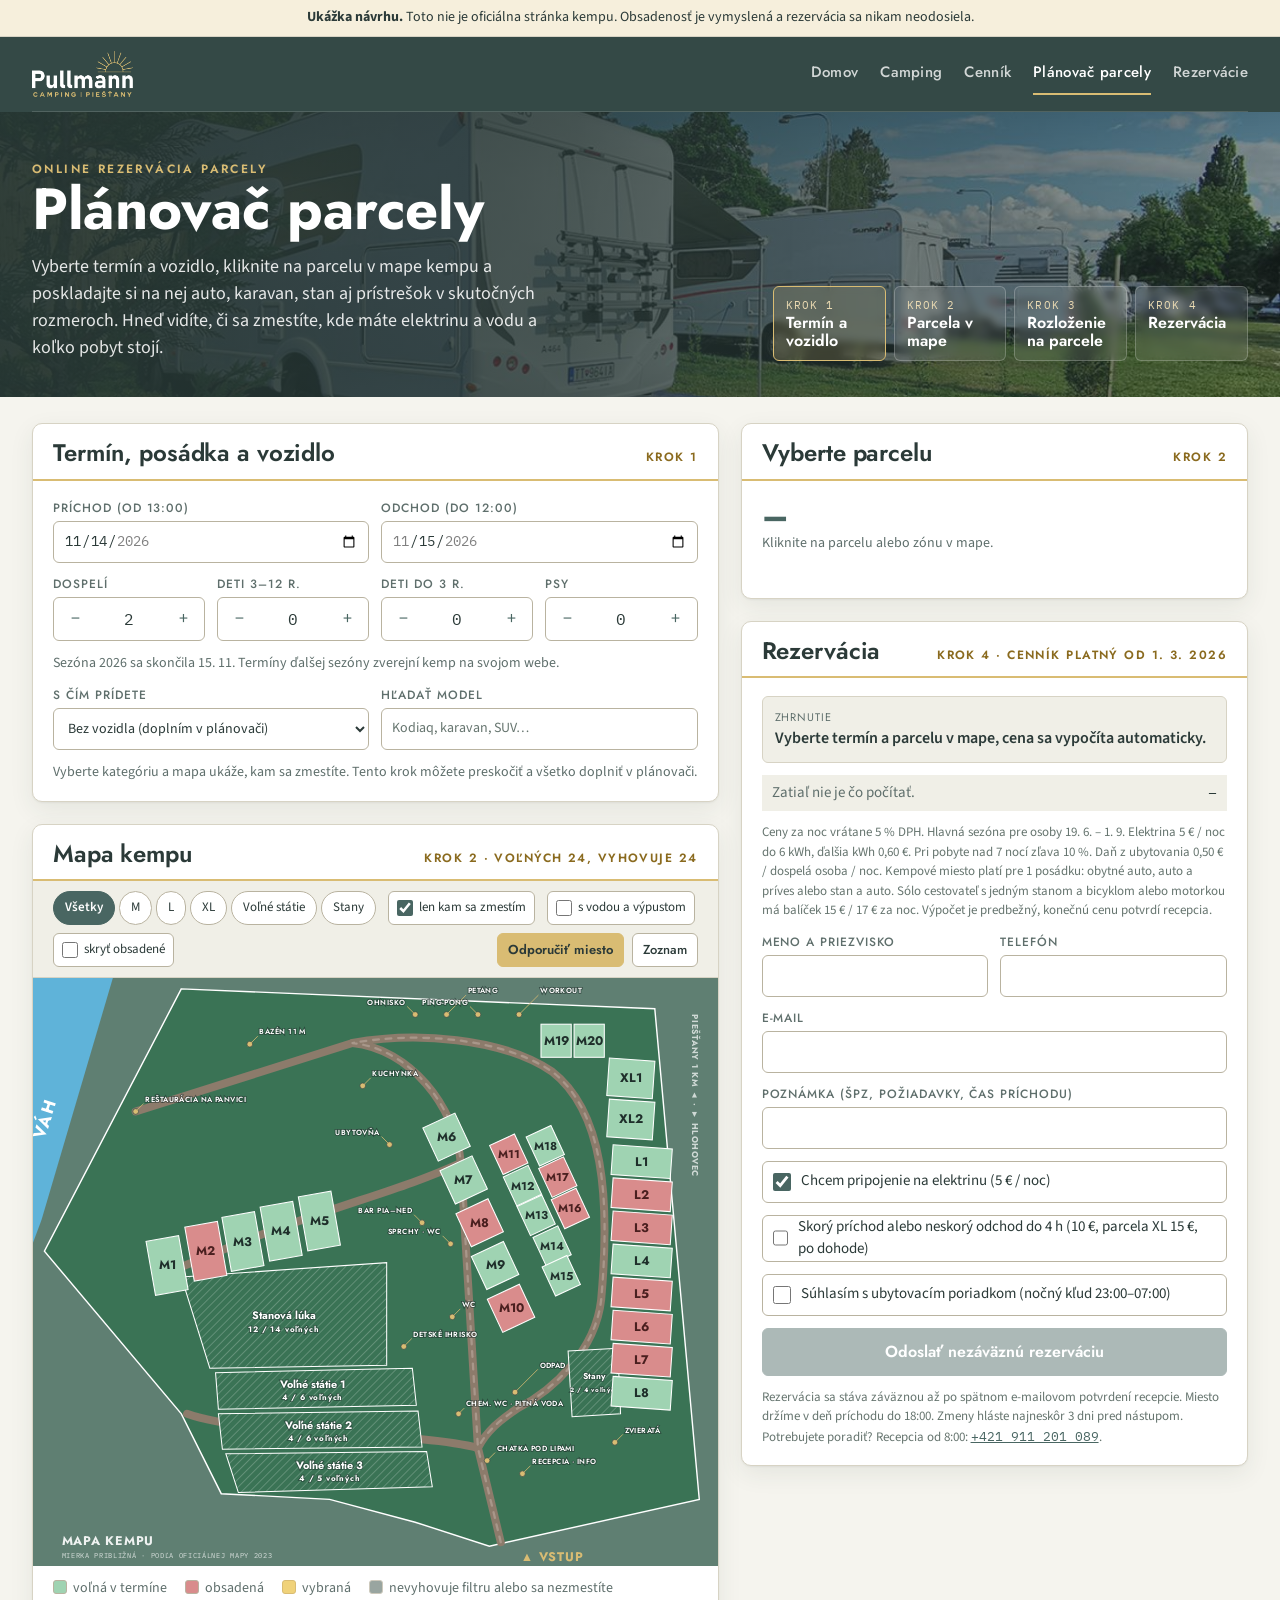
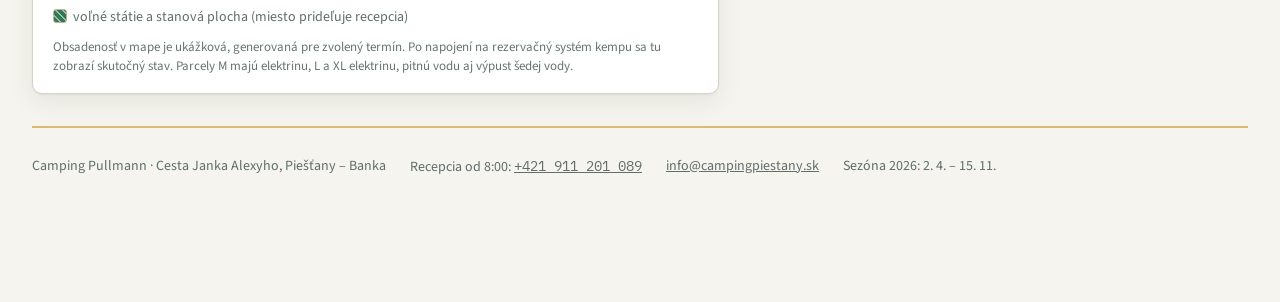
==== index.html @ b25cbdb2 "Plánovač parcely: ukážka návrhu pre kemp Stránka v jednom súbore: mapa kempu, výber vozidla po kateg" ====
<!doctype html>
<html lang="sk">
<head>
<meta charset="utf-8">
<meta name="viewport" content="width=device-width, initial-scale=1, viewport-fit=cover">
<meta name="robots" content="noindex">
<meta name="description" content="Ukážka návrhu: plánovač parcely pre kemp, nie oficiálna stránka.">
<title>Pullmann Plánovač parcely</title>
<link rel="preconnect" href="https://fonts.googleapis.com">
<link rel="preconnect" href="https://fonts.gstatic.com" crossorigin>
<link rel="stylesheet" href="https://fonts.googleapis.com/css2?family=Jost:wght@400;500;600;700&family=Source+Sans+3:wght@400;500;600&family=IBM+Plex+Mono:wght@400;500&display=swap">
<style>
/* Layout: Pullmann brand sheet. Deep spruce green header with the gold sun, warm white paper body, gold rules; the parcel plan alone is a blueprint (blue ground, white 1 m grid). */
:root{
  --bg:#f5f4ee; --paper:#ffffff; --paper-2:#f0efe7; --ink:#2b3a38; --fg:#2b3a38; --muted:#5f6f6c; --faint:#66756f;
  --green:#496662; --green-deep:#344946; --green-soft:#e3ebe8; --on-green:#ffffff; --green-text:#496662;
  --gold:#c9a24a; --gold-bright:#d9bc73; --gold-soft:#f6efdc; --gold-ink:#2b3a38; --gold-text:#8a6a1e;
  --line:#d7d3c4; --line-strong:#b9b3a0;
  --ok:#246f48; --ok-soft:#dff1e6; --warn:#8f5e0b; --warn-soft:#fbefd6; --bad:#b02f2f; --bad-soft:#f9e0e0;
  --field:#ffffff; --field-focus:#fbfaf5;
  --free:#9fd3b2; --busy:#e39a9a; --sel:#f0d27a;
  --shadow:0 1px 2px rgba(43,58,56,.06),0 8px 24px rgba(43,58,56,.08);
  /* blueprint tokens, used only inside the parcel plan */
  --bp:#1d4fa6; --bp-deep:#163f8a; --bp-grid:rgba(255,255,255,.18); --bp-grid-strong:rgba(255,255,255,.34); --bp-line:#ffffff; --bp-accent:#f6c651; --bp-bad:#ff8f8f; --bp-bad-fill:rgba(255,90,90,.25); --bp-body:#3d68b2; --bp-bad-body:#6c538b;
  --display:"Jost","Avenir Next","Segoe UI",Helvetica,Arial,sans-serif;
  --body:"Source Sans 3","Segoe UI",Helvetica,Arial,sans-serif;
  --mono:"IBM Plex Mono",Consolas,"Courier New",monospace;
  --radius:6px; --gutter:clamp(16px,3vw,32px);
}
@media (prefers-color-scheme: dark){ :root:not([data-theme="light"]){
  --bg:#1b2624; --paper:#223130; --paper-2:#1e2b2a; --ink:#eef0ea; --fg:#eef0ea; --muted:#b4c0bc; --faint:#94a19e;
  --green:#5b7c77; --green-deep:#2a3c3a; --green-soft:#2b3d3a; --gold:#d9bc73; --gold-soft:#3a3627; --gold-ink:#1b2624; --green-text:#9bbab4; --gold-text:#d9bc73;
  --line:#3a4b48; --line-strong:#566965; --ok:#7fd3a3; --ok-soft:#24382f; --warn:#e8b45a; --warn-soft:#3b3222; --bad:#ff8a8a; --bad-soft:#452727;
  --field:#1e2b2a; --field-focus:#263635; --free:#3f8a5f; --busy:#9a4747; --sel:#c9a24a;
  --shadow:0 1px 2px rgba(0,0,0,.3),0 8px 24px rgba(0,0,0,.35);
  --bp:#143b82; --bp-deep:#0f2f6a; --bp-body:#355693; --bp-bad-body:#664674; color-scheme:dark;
}}
:root[data-theme="dark"]{
  --bg:#1b2624; --paper:#223130; --paper-2:#1e2b2a; --ink:#eef0ea; --fg:#eef0ea; --muted:#b4c0bc; --faint:#94a19e;
  --green:#5b7c77; --green-deep:#2a3c3a; --green-soft:#2b3d3a; --gold:#d9bc73; --gold-soft:#3a3627; --gold-ink:#1b2624; --green-text:#9bbab4; --gold-text:#d9bc73;
  --line:#3a4b48; --line-strong:#566965; --ok:#7fd3a3; --ok-soft:#24382f; --warn:#e8b45a; --warn-soft:#3b3222; --bad:#ff8a8a; --bad-soft:#452727;
  --field:#1e2b2a; --field-focus:#263635; --free:#3f8a5f; --busy:#9a4747; --sel:#c9a24a;
  --shadow:0 1px 2px rgba(0,0,0,.3),0 8px 24px rgba(0,0,0,.35);
  --bp:#143b82; --bp-deep:#0f2f6a; --bp-body:#355693; --bp-bad-body:#664674; color-scheme:dark;
}
*{box-sizing:border-box}
[hidden]{display:none!important}
html,body{height:100%}
body{margin:0; color:var(--fg); font-family:var(--body); font-size:16px; line-height:1.5; background:var(--bg)}
.wrap{max-width:1480px; margin:0 auto; padding-block:0 96px; padding-inline:var(--gutter)}
h1,h2,h3{font-family:var(--display); font-weight:600; margin:0; text-wrap:balance; line-height:1.1; letter-spacing:-.005em}
h1{font-size:clamp(34px,5vw,58px); font-weight:700; color:#fff}
h2{font-size:clamp(20px,2.2vw,24px)}
h3{font-size:18px}
p{margin:0}
a{color:var(--green-text)}
.eyebrow{font-family:var(--display); font-size:12px; letter-spacing:.2em; text-transform:uppercase; color:var(--gold-bright); font-weight:600}
.mono{font-family:var(--mono); font-variant-numeric:tabular-nums}
.muted{color:var(--muted)}
.small{font-size:14px}
button{font:inherit; color:inherit; cursor:pointer}
input,select{font:inherit; color:var(--fg); background:var(--field); border:1px solid var(--line-strong); border-radius:var(--radius); padding:8px 10px; min-height:42px; width:100%}
input:focus,select:focus,button:focus-visible{outline:2px solid var(--gold); outline-offset:1px}
input[type=date]{font-family:var(--mono); font-size:14px}
input::placeholder{color:var(--faint); opacity:1}
label{display:grid; gap:4px; align-content:end; font-size:14px; color:var(--muted)}
label > span{font-family:var(--display); font-size:12px; letter-spacing:.08em; text-transform:uppercase; font-weight:500}

/* Header band (brand) */
.band{background:var(--green-deep); color:#fff; margin-inline:calc(-1 * var(--gutter)); padding-inline:var(--gutter)}
.top{display:flex; justify-content:space-between; align-items:center; gap:16px; flex-wrap:wrap; padding-block:14px; border-bottom:1px solid rgba(255,255,255,.14); max-width:1480px; margin:0 auto}
.brand{display:flex; align-items:center; text-decoration:none; color:inherit}
.brand img{height:46px; width:auto; display:block}
.top nav{display:flex; gap:4px 22px; flex-wrap:wrap; font-size:15px; font-family:var(--display); font-weight:500; letter-spacing:.02em}
.top nav a{color:rgba(255,255,255,.78); text-decoration:none; padding-block:9px}
@media (hover:hover){ .top nav a:hover{color:#fff} }
.top nav a.cur{color:#fff; border-bottom:2px solid var(--gold-bright)}
.hero{position:relative; margin-inline:calc(-1 * var(--gutter)); padding-inline:var(--gutter); color:#fff; background:#344946 center/cover no-repeat; isolation:isolate}
.hero::before{content:""; position:absolute; inset:0; background:linear-gradient(90deg,rgba(38,54,52,.94) 0,rgba(38,54,52,.82) 45%,rgba(38,54,52,.45) 100%); z-index:-1}
.hero-in{max-width:1480px; margin:0 auto; display:grid; grid-template-columns:1.2fr .8fr; gap:28px; align-items:end; padding-block:48px 36px}
.hero p.lead{font-size:18px; max-width:58ch; color:rgba(255,255,255,.88); margin-top:12px}
.steps{list-style:none; margin:0; padding:0; display:grid; grid-template-columns:repeat(4,1fr); gap:8px}
.step{border:1px solid rgba(255,255,255,.22); background:rgba(255,255,255,.08); padding:10px 12px; min-width:0; border-radius:var(--radius); backdrop-filter:blur(4px)}
.step .n{font-family:var(--mono); font-size:11px; color:var(--gold-bright); letter-spacing:.1em}
.step .t{font-family:var(--display); font-size:16px; font-weight:600; line-height:1.15}
.step.done{border-color:var(--gold-bright); background:rgba(217,188,115,.18)}
@media (max-width:900px){ .hero-in{grid-template-columns:1fr; padding-block:36px 28px} .steps{grid-template-columns:repeat(2,1fr)} }
@media (max-width:700px){ .top{flex-wrap:nowrap; align-items:center} .top nav{flex-wrap:nowrap; overflow-x:auto; gap:16px; min-width:0; scrollbar-width:none; -webkit-overflow-scrolling:touch; padding-inline:2px} .top nav::-webkit-scrollbar{display:none} .top nav a{white-space:nowrap} .brand img{height:38px} }

/* Panels */
.grid{display:grid; grid-template-columns:minmax(0,1.15fr) minmax(0,.85fr); gap:22px; align-items:start; margin-top:26px}
@media (max-width:1000px){ .grid{grid-template-columns:1fr} }
.col{display:grid; gap:22px; min-width:0}
.panel{background:var(--paper); border:1px solid var(--line); border-radius:10px; box-shadow:var(--shadow); min-width:0; overflow:hidden}
.ph{display:flex; justify-content:space-between; align-items:baseline; gap:12px; flex-wrap:wrap; padding:16px 20px 12px; border-bottom:2px solid var(--gold-bright)}
.ph .tag{font-family:var(--display); font-size:12px; letter-spacing:.12em; color:var(--gold-text); text-transform:uppercase; font-weight:600}
.pb{padding:18px 20px}
@media (max-width:600px){ .ph{padding:12px 14px 8px} .pb{padding:14px} }

/* Form rows */
.row{display:grid; gap:12px}
.row.c2{grid-template-columns:1fr 1fr}
.row.c3{grid-template-columns:1fr 1fr 1fr}
.row.c4{grid-template-columns:repeat(4,1fr)}
@media (max-width:600px){ .row.c3,.row.c4{grid-template-columns:1fr 1fr} }
.num{display:grid; grid-template-columns:42px 1fr 42px; border:1px solid var(--line-strong); border-radius:var(--radius); background:var(--field); overflow:hidden}
.num button{background:transparent; border:0; min-height:42px; font-size:18px; color:var(--green-text)}
@media (hover:hover){ .num button:hover{background:var(--green-soft)} }
.num output{display:grid; place-items:center; font-family:var(--mono); font-size:16px; color:var(--fg)}
.toggle{display:flex; align-items:center; gap:10px; min-height:42px; padding:0 10px; border:1px solid var(--line-strong); border-radius:var(--radius); background:var(--field); cursor:pointer; color:var(--fg); font-size:15px}
.toggle input{width:18px; height:18px; min-height:0; margin:0; accent-color:var(--green)}

/* Map (illustration in the official map's own palette, same in both themes) */
.mapbox{position:relative; overflow-x:auto; background:#5f7f72}
@media (max-width:700px){ .mapbox svg{min-width:820px} }
.mapbox svg{display:block; width:100%; height:auto; max-width:100%; touch-action:manipulation}
.legend{display:flex; gap:8px 18px; flex-wrap:wrap; padding:12px 20px 10px; font-size:14px; color:var(--muted)}
.legend i{display:inline-block; width:14px; height:14px; border:1px solid var(--line-strong); vertical-align:-2px; margin-right:6px; border-radius:3px}
.legend i.free{background:var(--free)} .legend i.busy{background:var(--busy)} .legend i.sel{background:var(--sel); border-color:var(--gold)}
.legend i.zone{background:repeating-linear-gradient(45deg,#3a7355 0 4px,#8fc7a6 4px 5px)}
.mapnote{padding:0 20px 16px; font-size:13px; color:var(--faint)}
.mobhint{display:none} @media (max-width:700px){ .mobhint{display:inline} }
.plot{cursor:pointer}
.plot rect,.plot path{fill:#9fd3b2; stroke:#ffffff; stroke-width:1.8; transition:fill .15s}
.plot.busy rect,.plot.busy path{fill:#d98c8c; cursor:not-allowed}
@media (hover:hover){ .plot:hover rect,.plot:hover path{stroke:#ffe9a8; stroke-width:2.6} }
.plot.sel rect,.plot.sel path{fill:#f0d27a; stroke:#d9bc73; stroke-width:3.2}
.plot text{fill:#1f2f2b; font-family:var(--display); font-weight:700; font-size:22px; pointer-events:none; text-anchor:middle; dominant-baseline:central}
.plot.busy text{fill:#4a1f1f}
.plot.zone path,.plot.zone rect{fill:url(#hatch)}
.plot.zone.sel path,.plot.zone.sel rect{fill:#f0d27a}
.plot.zone text{font-size:19px; fill:#ffffff; paint-order:stroke; stroke:rgba(31,47,43,.55); stroke-width:3px}
.plot.zone.sel text{fill:#1f2f2b; stroke:none}
.fac text{fill:#ffffff; font-family:var(--display); font-size:13px; letter-spacing:.06em; text-transform:uppercase; font-weight:600; pointer-events:none; paint-order:stroke; stroke:rgba(31,47,43,.6); stroke-width:3px}
.fac circle{fill:#d9bc73; stroke:#344946; stroke-width:1.2}
.fac line{stroke:#d9bc73; stroke-width:1.4}
.road{fill:none; stroke:#8c7b6b; stroke-width:14; stroke-linecap:round; stroke-linejoin:round}
.road2{fill:none; stroke:#a8978a; stroke-width:4; stroke-dasharray:10 12; stroke-linecap:round; stroke-linejoin:round}
.outline{fill:#3a7355; stroke:#ffffff; stroke-width:2.5}
.water{fill:#5fb3d9; stroke:none}
.maplabel{fill:#ffffff; font-family:var(--display); font-weight:700; text-transform:uppercase; letter-spacing:.06em}
.mapsub{fill:rgba(255,255,255,.75); font-family:var(--mono); letter-spacing:.1em}
.mapgold{fill:#d9bc73}

/* Parcel detail */
.pdet{display:grid; gap:12px}
.pdet .big{font-family:var(--display); font-size:34px; font-weight:700; line-height:1; color:var(--green-text)}
.chips{display:flex; gap:6px; flex-wrap:wrap}
.chip{display:inline-flex; align-items:center; gap:6px; border:1px solid var(--line-strong); padding:4px 10px; font-size:13px; border-radius:999px; white-space:nowrap; color:var(--muted)}
.chip.on{border-color:var(--ok); color:var(--ok); background:var(--ok-soft)}
.chip.off{text-decoration:line-through; color:var(--faint)}
.chip svg{width:13px; height:13px}

/* ===== Parcel plan: the one blueprint on the page ===== */
.plan{position:relative; color:#fff; background-color:var(--bp);
  background-image:linear-gradient(var(--bp-grid-strong) 1px,transparent 1px),linear-gradient(90deg,var(--bp-grid-strong) 1px,transparent 1px),linear-gradient(var(--bp-grid) 1px,transparent 1px),linear-gradient(90deg,var(--bp-grid) 1px,transparent 1px);
  background-size:100px 100px,100px 100px,20px 20px,20px 20px; border-block:1px solid var(--line)}
.plan svg{display:block; width:100%; height:auto; max-width:100%; touch-action:none; user-select:none}
.plan .gridline{stroke:var(--bp-grid-strong); stroke-width:.02}
.plan .gridline.minor{stroke:var(--bp-grid); stroke-width:.012}
.plan .bound{fill:rgba(255,255,255,.04); stroke:#fff; stroke-width:.08}
.plan .bound.over{stroke:var(--bp-bad); stroke-dasharray:.3 .15}
.plan .dim{fill:#fff; font-family:var(--mono); font-size:.42px; text-anchor:middle}
.plan .dimline{stroke:#fff; stroke-width:.03}
.plan .hookup text{fill:var(--bp-accent); font-family:var(--mono); font-size:.36px; text-anchor:middle}
.plan .hookup .pad{fill:var(--bp-accent); stroke:#1a2a4a; stroke-width:.03}
.plan .road{fill:rgba(255,255,255,.18); stroke:none}
.plan .roadlbl{fill:rgba(255,255,255,.85); font-family:var(--mono); font-size:.36px; letter-spacing:.1em; text-anchor:middle; dominant-baseline:central}
.toolbar{display:flex; gap:8px; flex-wrap:wrap; align-items:center}
.toolbar .sp{flex:1}
.btn{border:1px solid var(--line-strong); background:var(--paper); color:var(--fg); padding:8px 14px; border-radius:var(--radius); min-height:42px; font-size:15px; display:inline-flex; align-items:center; gap:8px; text-decoration:none; font-family:var(--display); font-weight:500}
@media (hover:hover){ .btn:hover{background:var(--green-soft)} }
.btn.primary{background:var(--green); color:#fff; border-color:var(--green); font-weight:600}
@media (hover:hover){ .btn.primary:hover{background:var(--green-deep)} }
.btn[disabled]{opacity:.45; cursor:not-allowed}
.btn.danger{border-color:var(--bad); color:var(--bad)}
@media (hover:hover){ .btn.danger:hover{background:var(--bad-soft)} }
.placed{display:grid; gap:6px; padding:0}
.placed .pr{display:grid; grid-template-columns:1fr auto auto auto; gap:8px; align-items:center; font-size:14px; border:1px solid var(--line); background:var(--paper-2); padding:6px 8px 6px 12px; border-radius:var(--radius); min-width:0}
.placed .pr.bad{border-color:var(--bad); background:var(--bad-soft)}
.placed .pr b{font-weight:600; min-width:0; overflow:hidden; text-overflow:ellipsis; white-space:nowrap}
.placed .pr .dm{font-family:var(--mono); color:var(--muted); font-size:12px}
.placed .pr button{border:1px solid var(--line-strong); background:var(--paper); min-width:40px; min-height:40px; border-radius:var(--radius); font-size:15px; color:var(--green-text)}
@media (hover:hover){ .placed .pr button:hover{background:var(--green-soft)} }
.empty{padding:0; color:var(--faint); font-size:14px}

/* Occupancy meter */
.meter{padding:0; display:grid; gap:8px}
.meter .bar{height:14px; border:1px solid var(--line-strong); border-radius:7px; background:repeating-linear-gradient(90deg,var(--paper-2) 0 9%,var(--line) 9% 10%); position:relative; overflow:hidden}
.meter .fill{position:absolute; inset:0 auto 0 0; background:var(--ok); transition:width .25s}
.meter .fill.warn{background:var(--warn)} .meter .fill.bad{background:var(--bad)}
.meter .lbl{display:flex; justify-content:space-between; gap:12px; font-size:14px; flex-wrap:wrap}
.verdict{display:flex; align-items:center; gap:10px; padding:10px 12px; border:1px solid var(--ok); background:var(--ok-soft); color:var(--ok); font-weight:600; font-size:15px; border-radius:var(--radius)}
.verdict.bad{border-color:var(--bad); background:var(--bad-soft); color:var(--bad)}
.verdict.warn{border-color:var(--warn); background:var(--warn-soft); color:var(--warn)}
.verdict svg{width:18px; height:18px; flex:none}

/* Price table (styled after the printed 2026 price list) */
table{width:100%; border-collapse:collapse; font-size:15px}
td{padding:7px 10px; vertical-align:top}
tr:nth-child(odd) td{background:var(--paper-2)}
td:last-child{text-align:right; font-family:var(--mono); white-space:nowrap}
tr.total td{background:transparent; border-top:2px solid var(--gold-bright); font-family:var(--display); font-size:22px; font-weight:700; padding-top:12px; color:var(--green-text)}
tr.total td:last-child{font-family:var(--display)}
.note{font-size:13px; color:var(--faint)}

/* Sticky summary (mobile) */
.sticky{position:fixed; left:0; right:0; bottom:0; padding:10px var(--gutter) calc(10px + env(safe-area-inset-bottom,0px)); background:var(--green-deep); color:#fff; border-top:2px solid var(--gold-bright); display:none; align-items:center; gap:12px; z-index:20}
.sticky .s1{flex:1; min-width:0} .sticky b{font-family:var(--display); font-size:22px}
.sticky .s1 small{display:block; font-size:12px; color:rgba(255,255,255,.75); white-space:nowrap; overflow:hidden; text-overflow:ellipsis}
.sticky .btn.primary{background:var(--gold-bright); color:#2b3a38; border-color:var(--gold-bright)}
@media (max-width:1000px){ .sticky{display:flex} }

/* Confirmation */
.confirm{border:1px solid var(--ok); background:var(--ok-soft); padding:16px; display:grid; gap:10px; border-radius:var(--radius)}
.confirm h3{color:var(--ok)}
pre.sum{font-family:var(--mono); font-size:12px; white-space:pre-wrap; background:var(--paper); color:var(--fg); padding:12px; border:1px solid var(--line); margin:0; overflow-x:auto; border-radius:var(--radius)}
.err{color:var(--bad); font-size:14px}
footer{padding-block:28px; color:var(--muted); font-size:14px; border-top:2px solid var(--gold-bright); margin-top:32px; display:flex; gap:8px 24px; flex-wrap:wrap}
/* Map filters, tooltip, list view */
#sec-map{position:relative}
.mapbar{display:flex; gap:8px 12px; flex-wrap:wrap; align-items:center; padding:10px 20px; border-bottom:1px solid var(--line); background:var(--paper-2)}
.fchips{display:flex; gap:4px; flex-wrap:wrap}
.fchips button{border:1px solid var(--line-strong); background:var(--paper); min-height:34px; padding:4px 11px; border-radius:999px; font-size:13px; color:var(--fg)}
@media (hover:hover){ .fchips button:hover{background:var(--green-soft)} }
.fchips button.on{background:var(--green); color:#fff; border-color:var(--green); font-weight:600}
.toggle.sm{min-height:34px; font-size:13px; padding:0 8px; gap:6px}
.toggle.sm input{width:16px; height:16px}
.mapbtns{display:flex; gap:8px; margin-left:auto; flex-wrap:wrap}
.legend i.dim{background:#6f7f78; opacity:.7}
.plot.dim rect,.plot.dim path{fill:#6f7f78; opacity:.55}
.plot.dim text{opacity:.6}
.plot.hide{display:none}
.tip{position:absolute; z-index:5; background:var(--green-deep); color:#fff; padding:8px 10px; border-radius:var(--radius); font-size:13px; line-height:1.35; box-shadow:0 6px 20px rgba(0,0,0,.3); pointer-events:none; max-width:240px; border:1px solid var(--gold-bright)}
.tip[hidden]{display:none}
.tip b{font-family:var(--display); font-size:15px; display:block}
.tip .ok{color:#9fe3b9} .tip .no{color:#ffa3a3}
.listview{padding:12px 20px 4px; overflow-x:auto}
.listview table{min-width:560px}
.listview td,.listview th{padding:8px 8px; text-align:left; font-size:14px; vertical-align:middle}
.listview th{font-family:var(--display); font-size:12px; letter-spacing:.08em; text-transform:uppercase; color:var(--muted); border-bottom:2px solid var(--gold-bright)}
.listview td:last-child{text-align:right; font-family:var(--body); white-space:nowrap}
.listview td.n{font-family:var(--mono); text-align:right}
.listview tr.nofit td{color:var(--faint)}
.bsum{display:grid; grid-template-columns:repeat(auto-fit,minmax(140px,1fr)); gap:8px; padding:12px; border:1px solid var(--line); border-radius:var(--radius); background:var(--paper-2)}
.bsum div{min-width:0} .bsum small{display:block; font-family:var(--display); font-size:11px; letter-spacing:.08em; text-transform:uppercase; color:var(--muted)}
.bsum b{font-weight:600; overflow-wrap:anywhere}
@media (max-width:600px){ .mapbar{padding:10px 14px} .mapbtns{margin-left:0} }
/* Summary on the parcel card */
.summ{display:grid; gap:8px; margin-top:14px}
.summ .list{display:flex; gap:6px; flex-wrap:wrap}
.summ .list span{border:1px solid var(--line-strong); background:var(--paper-2); border-radius:999px; padding:3px 10px; font-size:13px}
.summ .list span.bad{border-color:var(--bad); color:var(--bad); background:var(--bad-soft)}

/* ===== Full-screen parcel planner ===== */
.planner{position:fixed; inset:0; z-index:50; background:var(--bg); display:grid; grid-template-rows:auto minmax(0,1fr); padding-top:env(safe-area-inset-top,0px)}
.planner[hidden]{display:none}
.pl-head{display:flex; justify-content:space-between; align-items:center; gap:12px; padding:10px var(--gutter); background:var(--green-deep); color:#fff; border-bottom:2px solid var(--gold-bright)}
.pl-head h2{color:#fff; font-size:clamp(18px,2vw,22px); line-height:1.1}
.pl-title{min-width:0; display:grid; gap:2px}
.pl-meta{font-size:13px; color:rgba(255,255,255,.82); white-space:nowrap; overflow:hidden; text-overflow:ellipsis}
.pl-actions{display:flex; gap:8px; flex:none}
.btn.gold{background:var(--gold-bright); color:#2b3a38; border-color:var(--gold-bright); font-weight:600}
@media (hover:hover){ .btn.gold:hover{filter:brightness(1.05)} }
.btn.icon{min-width:42px; padding:0; justify-content:center; background:transparent; color:#fff; border-color:rgba(255,255,255,.4)}
@media (hover:hover){ .btn.icon:hover{background:rgba(255,255,255,.12)} }
.pl-body{display:grid; grid-template-columns:minmax(0,1fr) 400px; min-height:0}
.pl-stage{position:relative; min-height:0; min-width:0; overflow:hidden; display:grid}
.pl-stage .plan{border:0; min-height:0; display:grid; place-items:center; padding:8px 8px 44px}
.pl-stage .plan svg{width:100%; height:100%; max-height:100%}
.pl-hint{position:absolute; left:12px; bottom:12px; font-family:var(--mono); font-size:11px; letter-spacing:.06em; color:rgba(255,255,255,.85); background:rgba(10,30,70,.6); padding:5px 10px; border-radius:999px; white-space:nowrap; max-width:calc(100% - 24px); overflow:hidden; text-overflow:ellipsis; pointer-events:none}
.pl-side{min-height:0; overflow-y:auto; background:var(--paper); border-left:1px solid var(--line); align-content:start; padding-bottom:env(safe-area-inset-bottom,0px)}
.pl-sec{padding:14px 18px; border-bottom:1px solid var(--line); display:grid; gap:10px}
.pl-sec h3{color:var(--green-text); font-size:16px; text-transform:uppercase; letter-spacing:.06em}
.pl-dims{display:grid; grid-template-columns:1fr 1fr auto; gap:8px; align-items:end}
select{appearance:auto; cursor:pointer}
.tabs{display:grid; grid-template-columns:1fr 1fr; border:1px solid var(--line-strong); border-radius:var(--radius); overflow:hidden; background:var(--paper-2)}
.tab{border:0; background:transparent; min-height:40px; font-family:var(--display); font-weight:500; color:var(--muted)}
.tab.on{background:var(--green); color:#fff; font-weight:600}
.btn.sm{min-height:34px; padding:4px 10px; font-size:13px}
.sechead{display:flex; justify-content:space-between; align-items:center; gap:8px; flex-wrap:wrap}
.sechead .mini{display:flex; gap:6px}
details.settings summary{list-style:none; cursor:pointer; display:flex; align-items:baseline; gap:10px; flex-wrap:wrap}
details.settings summary::-webkit-details-marker{display:none}
details.settings summary::before{content:"▸"; color:var(--gold-text); font-size:14px}
details.settings[open] summary::before{content:"▾"}
details.settings > :not(summary){margin-top:2px}
.placed .pr{grid-template-columns:auto 1fr auto auto auto; cursor:pointer}
.placed .pr.sel{border-color:var(--gold); background:var(--gold-soft)}
.placed .pr .no{font-family:var(--mono); font-size:12px; color:var(--green-text); min-width:18px}
.obtools{position:absolute; display:flex; gap:2px; background:var(--green-deep); border:1px solid var(--gold-bright); border-radius:999px; padding:3px; box-shadow:0 4px 14px rgba(0,0,0,.35); z-index:3; transform:translate(-50%,-100%)}
.obtools[hidden]{display:none}
.obtools button{border:0; background:transparent; color:#fff; min-width:40px; min-height:40px; border-radius:999px; font-size:17px}
@media (hover:hover){ .obtools button:hover{background:rgba(255,255,255,.15)} }
.obtools button[data-act="del"]{color:#ff9d9d}
.zoom{position:absolute; right:12px; bottom:12px; display:grid; gap:4px; z-index:2}
.zoom button{width:40px; height:40px; border-radius:var(--radius); border:1px solid rgba(255,255,255,.4); background:rgba(10,30,70,.7); color:#fff; font-size:18px}
@media (hover:hover){ .zoom button:hover{background:rgba(10,30,70,.95)} }
@media (max-width:900px){ .zoom{right:8px; bottom:8px} .zoom button{width:36px; height:36px} .obtools button{min-width:38px; min-height:38px} }
@media (max-width:900px){
  .pl-body{grid-template-columns:1fr; grid-template-rows:minmax(0,44vh) minmax(0,1fr)}
  .pl-side{border-left:0; border-top:1px solid var(--line)}
  .pl-dims{grid-template-columns:1fr 1fr} .pl-dims button{grid-column:1/-1}
  .pl-head{padding-inline:12px} .pl-title .k3{display:none} .pl-hint{display:none} .pl-stage .plan{padding:8px}
  #plDone{font-size:14px; padding-inline:10px}
}
@media (prefers-reduced-motion:reduce){ *{transition:none!important} }

/* ===== Top-view drawings: one markup, two skins (blueprint in the plan, ink on paper in the picker cards) ===== */
.ob path,.ob rect,.ob circle{vector-effect:non-scaling-stroke}
.ob .b{fill:var(--bp-body); stroke:#fff; stroke-width:1.6px; stroke-linejoin:round}
.ob .d{fill:none; stroke:#fff; stroke-width:1px; stroke-linejoin:round; stroke-linecap:round}
.ob .g{fill:rgba(255,255,255,.3); stroke:#fff; stroke-width:.8px; stroke-linejoin:round}
.ob .k{fill:#fff; stroke:none}
.ob .p{fill:var(--bp-body); stroke:#fff; stroke-width:.8px; stroke-linejoin:round}
.ob .h{fill:none; stroke:#fff; stroke-width:.9px; stroke-dasharray:3 2.2; opacity:.85}
.ob .t{fill:none; stroke:#fff; stroke-width:.6px; opacity:.75}
.ob .s{fill:rgba(246,198,81,.16); stroke:var(--bp-accent); stroke-width:1px; stroke-dasharray:5 3}
.plan .ob{cursor:grab}
.plan .ob:active{cursor:grabbing}
.plan .ob .hit{fill:transparent; stroke:none; pointer-events:all}
.plan .ob .selbox{display:none; fill:none; stroke:var(--bp-accent); stroke-width:1.6px; stroke-dasharray:6 4; pointer-events:none}
.plan .ob.sel .selbox{display:block}
.plan .ob.bad .b,.plan .ob.bad .p{fill:var(--bp-bad-body); stroke:var(--bp-bad)}
.plan .ob.bad .d,.plan .ob.bad .h,.plan .ob.bad .t{stroke:var(--bp-bad)}
.plan .ob.bad .s{fill:var(--bp-bad-fill); stroke:var(--bp-bad)}
.plan .lab{pointer-events:none}
.plan .lab text{fill:#fff; font-family:var(--display); text-anchor:middle; dominant-baseline:central; font-weight:600}
.plan .lab text.nm{paint-order:stroke; stroke:var(--bp-deep); stroke-width:.09px; stroke-linejoin:round}
.plan .lab .lb{fill:var(--bp-accent); stroke:#1a2a4a; stroke-width:1px; vector-effect:non-scaling-stroke}
.plan .lab .lb + text{fill:#1a2a4a; font-family:var(--mono); font-weight:500}
.plan .clear{fill:none; stroke:rgba(255,255,255,.6); stroke-width:1px; stroke-dasharray:6 4; vector-effect:non-scaling-stroke}
.plan .hookup{pointer-events:none}

/* Three models of a category, drawn nose-up at one common scale */
.cards{display:grid; grid-template-columns:repeat(3,minmax(0,1fr)); gap:8px}
.card{border:1px solid var(--line-strong); background:var(--paper-2); border-radius:var(--radius); padding:8px 6px; display:grid; gap:2px; justify-items:center; align-content:start; text-align:center; min-width:0; color:var(--fg)}
@media (hover:hover){ .card:hover{border-color:var(--gold); background:var(--gold-soft)} }
.card.on{border-color:var(--green); background:var(--green-soft); box-shadow:inset 0 0 0 1px var(--green)}
.card.hit{border-color:var(--gold); box-shadow:inset 0 0 0 1px var(--gold)}
.card svg{width:100%; height:132px; display:block; margin-bottom:4px; pointer-events:none}
.card .nm{font-family:var(--display); font-size:14px; font-weight:600; line-height:1.15; overflow-wrap:anywhere}
.card .dm{font-family:var(--mono); font-size:11.5px; color:var(--muted)}
.card .tg{font-size:12px; color:var(--muted); line-height:1.25}
.card .tg.ok{color:var(--ok)} .card .tg.no{color:var(--bad)}
.card .cg{fill:none; stroke:var(--line-strong); stroke-width:1px; opacity:.55; vector-effect:non-scaling-stroke}
.card .ob .b{fill:var(--paper); stroke:var(--ink)}
.card .ob .d,.card .ob .h,.card .ob .t{stroke:var(--ink)}
.card .ob .g{fill:rgba(73,102,98,.3); fill:color-mix(in srgb,var(--green) 34%,transparent); stroke:var(--ink)}
.card .ob .k{fill:var(--ink)}
.card .ob .p{fill:var(--paper); stroke:var(--ink)}
.card .ob .s{fill:rgba(201,162,74,.2); stroke:var(--gold-text)}
#sec-date .cards{max-width:600px}
#sec-date .card svg{height:150px}
#sec-date .pl-dims{max-width:600px}

/* Small pieces */
.btn.wide{justify-content:center; width:100%; min-height:48px; font-size:16px}
#openPlanner{margin-top:14px}
.btnrow{display:flex; gap:8px; flex-wrap:wrap}
.toast{position:fixed; left:50%; bottom:calc(84px + env(safe-area-inset-bottom,0px)); transform:translateX(-50%); z-index:80; width:max-content; max-width:min(92vw,520px); background:var(--green-deep); color:#fff; border:1px solid var(--gold-bright); border-radius:var(--radius); padding:10px 14px; font-size:15px; line-height:1.35; box-shadow:0 8px 28px rgba(0,0,0,.35); text-align:center}
.listview .hk{display:inline-flex; gap:6px; color:var(--green-text)}
.listview .hk svg{width:15px; height:15px}
.listview .fitok{color:var(--ok)} .listview .fitno{color:var(--bad)}
.srclist p{font-size:13px; margin:0 0 8px; color:var(--muted)}
.srclist b{color:var(--fg)}
footer a{color:inherit}
/* ===== Fixes from the ultimate check: touch targets, wrapping, contrast, focus ===== */
/* the legend shows the colours of the map, which is the same in both themes */
.legend i.free{background:#9fd3b2} .legend i.busy{background:#d98c8c} .legend i.sel{background:#f0d27a; border-color:#d9bc73}
/* a focus ring that stands out on paper as well as on the dark bands */
input:focus,select:focus,button:focus-visible{outline-color:var(--gold-text)}
.pl-head button:focus-visible,.zoom button:focus-visible,.obtools button:focus-visible{outline-color:#fff}
/* nothing is cut off: long names wrap, units stay with their numbers */
.placed .pr b{white-space:normal; overflow-wrap:anywhere; line-height:1.2}
.listview table{min-width:640px}
.listview td.n{white-space:nowrap}
.bsum div:last-child{grid-column:1/-1}
.toast{text-wrap:balance}
.card.on .dm,.card.on .tg{color:var(--fg)}
.card.on .tg.ok{color:var(--ok)} .card.on .tg.no{color:var(--bad)}
.confirm .note{color:var(--fg)}
.pl-hint{color:#fff; background:rgba(10,30,70,.82)}
.srclist p{line-height:1.9}
.srclist a{padding-block:3px}
@media (max-width:900px){
  .pl-head{display:grid; grid-template-columns:minmax(0,1fr) auto; align-items:center; gap:2px 12px; padding-inline:16px}
  .pl-title{display:contents}
  .pl-title > .eyebrow{grid-column:1; grid-row:1}
  .pl-title > h2{grid-column:1; grid-row:2}
  .pl-actions{grid-column:2; grid-row:1 / span 2}
  .pl-meta{grid-column:1 / -1; grid-row:3; white-space:normal}
}
@media (max-width:600px){ .card{padding-inline:4px} .card .dm{font-size:11px; letter-spacing:-.02em} }
@media (max-width:700px){ footer a{display:inline-block; padding-block:10px} }
/* fingers need 40 px */
@media (pointer:coarse),(max-width:900px){
  .fchips button,.toggle.sm,.btn.sm{min-height:40px}
  .fchips button{min-width:40px}
  .zoom button{width:40px; height:40px}
  .obtools button{min-width:40px; min-height:40px}
  details.settings summary{min-height:40px; align-content:center}
  .brand{min-height:40px}
}
/* ===== Fixes from the ultimate check, part 2: narrow and landscape phones, small desktops ===== */
/* a date field cannot shrink below about 148 px: under 370 px the two dates stand one above the other */
@media (max-width:369px){ #sec-date .pb > .row.c2:first-child{grid-template-columns:1fr} }
.placed .pr b{overflow:visible}
.pl-dims .btn{justify-content:center}
.pl-hint{white-space:normal; max-width:calc(100% - 84px); border-radius:14px; line-height:1.5}
.step .n{color:color-mix(in srgb,var(--gold-bright) 55%,#fff)}
/* a phone held sideways: plan and panel side by side, like on the desktop */
@media (max-width:900px) and (orientation:landscape) and (max-height:520px){
  .pl-body{grid-template-columns:minmax(0,1fr) min(46vw,360px); grid-template-rows:minmax(0,1fr)}
  .pl-side{border-top:0; border-left:1px solid var(--line)}
}

/* the traced outline has twice as many lines as the drawn ones: keep them finer so the three cards weigh the same */
.ob .raw .d,.ob .raw .p{stroke-width:.6px}
.ob .raw .g{stroke-width:.6px}

/* notice for shared links: full-bleed strip above the header */
.demo{margin-inline:calc(-1 * var(--gutter)); padding:8px var(--gutter); background:var(--gold-soft); color:var(--fg); border-bottom:1px solid var(--line); font-size:14px; line-height:1.4; text-align:center}
</style>
</head>
<body>
<div class="wrap">
  <p class="demo" role="note"><b>Ukážka návrhu.</b> Toto nie je oficiálna stránka kempu. Obsadenosť je vymyslená a rezervácia sa nikam neodosiela.</p>
  <div class="band">
    <header class="top">
      <a class="brand" href="https://www.campingpiestany.sk/" target="_blank" rel="noopener" aria-label="Camping Pullmann Piešťany">
        <img src="[data-uri]" alt="Pullmann Camping Piešťany" width="400" height="182">
      </a>
      <nav aria-label="Sekcie webu">
        <a href="https://www.campingpiestany.sk/" target="_blank" rel="noopener">Domov</a>
        <a href="https://www.campingpiestany.sk/?page_id=67" target="_blank" rel="noopener">Camping</a>
        <a href="https://www.campingpiestany.sk/?page_id=115" target="_blank" rel="noopener">Cenník</a>
        <a class="cur" href="#planovac">Plánovač parcely</a>
        <a href="https://www.campingpiestany.sk/?page_id=1710" target="_blank" rel="noopener">Rezervácie</a>
      </nav>
    </header>
  </div>

  <section class="hero" id="planovac" style="background-image:url('[data-uri]')">
    <div class="hero-in">
      <div>
        <div class="eyebrow">Online rezervácia parcely</div>
        <h1>Plánovač parcely</h1>
        <p class="lead">Vyberte termín a vozidlo, kliknite na parcelu v mape kempu a poskladajte si na nej auto, karavan, stan aj prístrešok v skutočných rozmeroch. Hneď vidíte, či sa zmestíte, kde máte elektrinu a vodu a koľko pobyt stojí.</p>
      </div>
      <ol class="steps" aria-label="Postup">
        <li class="step" id="st1"><div class="n">KROK 1</div><div class="t">Termín a vozidlo</div></li>
        <li class="step" id="st2"><div class="n">KROK 2</div><div class="t">Parcela v mape</div></li>
        <li class="step" id="st3"><div class="n">KROK 3</div><div class="t">Rozloženie na parcele</div></li>
        <li class="step" id="st4"><div class="n">KROK 4</div><div class="t">Rezervácia</div></li>
      </ol>
    </div>
  </section>

  <div class="grid">
    <!-- LEFT COLUMN -->
    <div class="col">
      <section class="panel" id="sec-date">
        <div class="ph"><h2>Termín, posádka a vozidlo</h2><span class="tag">Krok 1</span></div>
        <div class="pb row">
          <div class="row c2">
            <label><span>Príchod (od 13:00)</span><input type="date" id="dIn"></label>
            <label><span>Odchod (do 12:00)</span><input type="date" id="dOut"></label>
          </div>
          <div class="row c4">
            <label><span>Dospelí</span><div class="num"><button type="button" data-dec="adults" aria-label="Menej dospelých">−</button><output id="adults">2</output><button type="button" data-inc="adults" aria-label="Viac dospelých">+</button></div></label>
            <label><span>Deti 3–12 r.</span><div class="num"><button type="button" data-dec="kids" aria-label="Menej detí">−</button><output id="kids">0</output><button type="button" data-inc="kids" aria-label="Viac detí">+</button></div></label>
            <label><span>Deti do 3 r.</span><div class="num"><button type="button" data-dec="babies" aria-label="Menej detí do 3 rokov">−</button><output id="babies">0</output><button type="button" data-inc="babies" aria-label="Viac detí do 3 rokov">+</button></div></label>
            <label><span>Psy</span><div class="num"><button type="button" data-dec="dogs" aria-label="Menej psov">−</button><output id="dogs">0</output><button type="button" data-inc="dogs" aria-label="Viac psov">+</button></div></label>
          </div>
          <p class="small muted" id="dateInfo" aria-live="polite"></p>
          <div class="row c2">
            <label><span>S čím prídete</span><select id="qCat"></select></label>
            <label><span>Hľadať model</span><input id="qSearch" placeholder="Kodiaq, karavan, SUV…" autocomplete="off" enterkeyhint="search"></label>
          </div>
          <div class="cards" id="qCards" role="group" aria-label="Tri modely na porovnanie" hidden></div>
          <div class="pl-dims" id="qDims" hidden>
            <label><span>Dĺžka (m)</span><input id="qL" type="number" step="0.01" min="0.2" max="20" inputmode="decimal"></label>
            <label><span>Šírka (m)</span><input id="qW" type="number" step="0.01" min="0.2" max="10" inputmode="decimal"></label>
            <button class="btn" id="qClear" type="button">Bez vozidla</button>
          </div>
          <p class="small muted" id="qInfo" aria-live="polite"></p>
        </div>
      </section>

      <section class="panel" id="sec-map">
        <div class="ph"><h2>Mapa kempu</h2><span class="tag" id="mapTag">Krok 2 · kliknite na parcelu</span></div>
        <div class="mapbar">
          <div class="fchips" id="fType" role="group" aria-label="Typ miesta"><button type="button" data-f="all" class="on">Všetky</button><button type="button" data-f="M">M</button><button type="button" data-f="L">L</button><button type="button" data-f="XL">XL</button><button type="button" data-f="V">Voľné státie</button><button type="button" data-f="S">Stany</button></div>
          <label class="toggle sm"><input type="checkbox" id="fFit" checked> len kam sa zmestím</label>
          <label class="toggle sm"><input type="checkbox" id="fWater"> s vodou a výpustom</label>
          <label class="toggle sm"><input type="checkbox" id="fFree"> skryť obsadené</label>
          <span class="mapbtns"><button class="btn sm gold" id="recBtn" type="button">Odporučiť miesto</button><button class="btn sm" id="viewToggle" type="button" aria-pressed="false">Zoznam</button></span>
        </div>
        <div class="mapbox" id="mapbox"></div>
        <div class="listview" id="listview" hidden></div>
        <div class="tip" id="tip" hidden role="tooltip"></div>
        <div class="legend">
          <span><i class="free"></i>voľná v termíne</span>
          <span><i class="busy"></i>obsadená</span>
          <span><i class="sel"></i>vybraná</span>
          <span><i class="dim"></i>nevyhovuje filtru alebo sa nezmestíte</span>
          <span><i class="zone"></i>voľné státie a stanová plocha (miesto prideľuje recepcia)</span>
        </div>
        <p class="mapnote"><span class="mobhint">Na mobile mapu posúvajte do strán. </span>Obsadenosť v mape je ukážková, generovaná pre zvolený termín. Po napojení na rezervačný systém kempu sa tu zobrazí skutočný stav. Parcely M majú elektrinu, L a XL elektrinu, pitnú vodu aj výpust šedej vody.</p>
      </section>
    </div>

    <!-- RIGHT COLUMN -->
    <div class="col">
      <section class="panel" id="sec-parcel">
        <div class="ph"><h2 id="pTitle">Vyberte parcelu</h2><span class="tag" id="pTag">Krok 2</span></div>
        <div class="pb">
          <div class="pdet">
            <div>
              <div class="big" id="pDims">–</div>
              <div class="muted small" id="pDesc">Kliknite na parcelu alebo zónu v mape.</div>
            </div>
            <div class="chips" id="pChips"></div>
          </div>
          <div class="summ" id="summ" aria-live="polite"></div>
          <button class="btn primary wide" id="openPlanner" type="button" hidden>Otvoriť plánovač parcely na celú obrazovku</button>
        </div>
      </section>

      <section class="panel" id="sec-book">
        <div class="ph"><h2>Rezervácia</h2><span class="tag">Krok 4 · cenník platný od 1. 3. 2026</span></div>
        <div class="pb row">
          <div class="bsum" id="bsum"></div>
          <table id="price"></table>
          <p class="note">Ceny za noc vrátane 5 % DPH. Hlavná sezóna pre osoby 19. 6. – 1. 9. Elektrina 5 € / noc do 6 kWh, ďalšia kWh 0,60 €. Pri pobyte nad 7 nocí zľava 10 %. Daň z ubytovania 0,50 € / dospelá osoba / noc. Kempové miesto platí pre 1 posádku: obytné auto, auto a príves alebo stan a auto. Sólo cestovateľ s jedným stanom a bicyklom alebo motorkou má balíček 15 € / 17 € za noc. Výpočet je predbežný, konečnú cenu potvrdí recepcia.</p>
          <form id="bookForm" novalidate>
            <div class="row c2">
              <label><span>Meno a priezvisko</span><input id="fName" autocomplete="name" required></label>
              <label><span>Telefón</span><input id="fPhone" type="tel" autocomplete="tel" required></label>
            </div>
            <div class="row" style="margin-top:12px">
              <label><span>E-mail</span><input id="fMail" type="email" autocomplete="email" required></label>
              <label><span>Poznámka (ŠPZ, požiadavky, čas príchodu)</span><input id="fNote"></label>
              <label class="toggle"><input type="checkbox" id="fElec" checked> Chcem pripojenie na elektrinu (5 € / noc)</label>
              <label class="toggle"><input type="checkbox" id="fEarly"> Skorý príchod alebo neskorý odchod do 4 h (10 €, parcela XL 15 €, po dohode)</label>
              <label class="toggle"><input type="checkbox" id="fRules" required> Súhlasím s ubytovacím poriadkom (nočný kľud 23:00–07:00)</label>
              <p class="err" id="fErr" role="alert" hidden></p>
              <button class="btn primary wide" type="submit" id="sendBtn">Odoslať nezáväznú rezerváciu</button>
              <p class="note">Rezervácia sa stáva záväznou až po spätnom e-mailovom potvrdení recepcie. Miesto držíme v deň príchodu do 18:00. Zmeny hláste najneskôr 3 dni pred nástupom. Potrebujete poradiť? Recepcia od 8:00: <a class="mono" href="tel:+421911201089">+421 911 201 089</a>.</p>
            </div>
          </form>
          <div id="confirm" hidden></div>
        </div>
      </section>
    </div>
  </div>

  <footer>
    <span>Camping Pullmann · Cesta Janka Alexyho, Piešťany – Banka</span>
    <span>Recepcia od 8:00: <a class="mono" href="tel:+421911201089">+421 911 201 089</a></span>
    <span><a href="mailto:info@campingpiestany.sk">info@campingpiestany.sk</a></span>
    <span>Sezóna 2026: 2. 4. – 15. 11.</span>
  </footer>
</div>

<div class="planner" id="planner" hidden role="dialog" aria-modal="true" aria-labelledby="plTitle">
  <div class="pl-head">
    <div class="pl-title"><div class="eyebrow">Pôdorys parcely<span class="k3"> · krok 3</span></div><h2 id="plTitle">Parcela</h2><div class="pl-meta" id="plMeta"></div></div>
    <div class="pl-actions"><button class="btn gold" id="plDone" type="button">Hotovo, pokračovať</button><button class="btn icon" id="plClose" type="button" aria-label="Zavrieť plánovač">✕</button></div>
  </div>
  <div class="pl-body">
    <div class="pl-stage">
      <div class="plan" id="plan"></div>
      <div class="obtools" id="obtools" hidden><button type="button" data-act="rot" title="Otočiť o 90° (R)" aria-label="Otočiť o 90 stupňov">⟳</button><button type="button" data-act="dup" title="Duplikovať" aria-label="Duplikovať">⧉</button><button type="button" data-act="del" title="Zmazať (Delete)" aria-label="Zmazať">✕</button></div>
      <div class="zoom"><button type="button" id="zIn" aria-label="Priblížiť">+</button><button type="button" id="zOut" aria-label="Oddialiť">−</button><button type="button" id="zReset" aria-label="Zobraziť celú parcelu">⤢</button></div>
      <div class="pl-hint" id="plHint">Klik na objekt zobrazí nástroje · ťahajte myšou alebo prstom · šípky posúvajú · R otočí · Delete zmaže</div>
    </div>
    <aside class="pl-side">
      <div class="pl-sec">
        <div class="tabs" role="group" aria-label="Čo pridať"><button type="button" class="tab on" data-tab="veh" aria-pressed="true">Vozidlo</button><button type="button" class="tab" data-tab="gear" aria-pressed="false">Stan a výbava</button></div>
        <div class="row c2">
          <label><span>Kategória</span><select id="vCat"></select></label>
          <label><span>Hľadať</span><input id="vSearch" placeholder="Kodiaq, karavan, gril…" autocomplete="off" enterkeyhint="search"></label>
        </div>
        <div class="cards" id="vCards" role="group" aria-label="Tri modely na porovnanie"></div>
        <div class="pl-dims">
          <label><span>Dĺžka (m)</span><input id="vL" type="number" step="0.01" min="0.2" max="20" inputmode="decimal"></label>
          <label><span>Šírka (m)</span><input id="vW" type="number" step="0.01" min="0.2" max="10" inputmode="decimal"></label>
          <button class="btn primary" id="vAdd" type="button">+ Pridať</button>
        </div>
        <p class="note" id="pickNote"></p>
      </div>
      <div class="pl-sec">
        <div class="sechead"><h3>Na parcele</h3><div class="mini"><button class="btn sm" id="autoBtn" type="button" title="Rozložiť automaticky">Rozložiť</button><button class="btn sm" id="clearBtn" type="button">Vyprázdniť</button></div></div>
        <div class="meter" id="meter" aria-live="polite"></div>
        <div id="placedWrap"></div>
      </div>
      <details class="pl-sec settings" id="settings">
        <summary><h3>Nastavenia</h3><span class="note">mriežka, odstupy, vjazd, popisky</span></summary>
        <div class="row c2">
          <label><span>Prichytávanie k mriežke</span><select id="sSnap"><option value="0.25">25 cm</option><option value="0.5">50 cm</option><option value="1">1 m</option><option value="0">voľne</option></select></label>
          <label><span>Odstup od hranice</span><select id="sClear"><option value="0">žiadny</option><option value="0.5">0,5 m</option><option value="1">1 m</option></select></label>
          <label><span>Strana vjazdu</span><select id="sRoad"><option value="bottom">dole</option><option value="top">hore</option><option value="left">vľavo</option><option value="right">vpravo</option></select></label>
          <label><span>Popisky objektov</span><select id="sLabels"><option value="auto">automaticky</option><option value="names">názvy</option><option value="numbers">čísla</option><option value="none">žiadne</option></select></label>
          <label id="sShapeWrap"><span>Tvar plochy voľného státia</span><select id="sShape"><option value="a">10 × 5 m</option><option value="b">8 × 6,25 m</option><option value="c">7,07 × 7,07 m</option></select></label>
        </div>
        <label class="toggle"><input type="checkbox" id="sHook" checked> Zobraziť prípojky (elektrina, voda, výpust)</label>
        <label class="toggle"><input type="checkbox" id="sBlock"> Prípojky nesmú byť zastavané</label>
        <button class="btn sm" id="sReset" type="button">Obnoviť predvolené</button>
        <p class="note">Poloha prípojok a strana vjazdu sú v pláne ilustračné, na mieste sa môžu líšiť.</p>
      </details>
      <details class="pl-sec settings" id="sources">
        <summary><h3>Zdroje rozmerov</h3><span class="note">odkiaľ sú obrysy a miery</span></summary>
        <p class="note">Obrysy sú nakreslené v mierke podľa rozmerov, ktoré uvádzajú výrobcovia: dĺžka, šírka, rázvor a previsy. Nie sú to výrobné výkresy, tvar karosérie je zjednodušený. Jedinou výnimkou je VW Touran: jeho obrys je prekreslený zo skutočného pôdorysu, ktorý autor uvoľnil ako voľné dielo. Šírka vozidiel je bez spätných zrkadiel.</p>
        <div id="srcList" class="srclist"></div>
      </details>
    </aside>
  </div>
</div>

<div class="sticky" id="sticky">
  <div class="s1"><b id="stPrice">–</b><small id="stInfo">Vyberte termín a parcelu</small></div>
  <a class="btn primary" href="#sec-book">Rezervovať</a>
</div>
<div class="toast" id="toast" role="status" aria-live="polite" hidden></div>

<script>
(function(){
'use strict';
/* Generated by gen-dims.js from src/data/*.json. Researched dimensions in metres; src = source of the figures, est = part of the entry is an estimate. Do not edit by hand. */
const DIMS = {
  fiat500:{"L":3.546,"W":1.627,"wb":2.3,"fo":0.703,"src":"https://www.auto-data.net/en/fiat-500-312-1.2-8v-69hp-16748","conf":"two-sources"},
  yaris:{"L":3.94,"W":1.745,"wb":2.56,"fo":0.79,"src":"https://media.toyota.co.uk/wp-content/uploads/sites/5/pdf/250331-Yaris-Tech-Specs.pdf","conf":"official"},
  fabia:{"L":4.108,"W":1.78,"wb":2.564,"fo":0.809,"src":"https://cdn.skoda-storyboard.com/2021/06/TD-2-FABIA-petrol-en.pdf","conf":"official"},
  golf:{"L":4.284,"W":1.789,"wb":2.636,"fo":0.872,"src":"https://web.archive.org/web/20230511021638/https://www.volkswagen-newsroom.com/en/the-new-golf-international-vehicle-presentation-5609/the-technical-data-of-the-new-golf-5626","conf":"official"},
  ceed:{"L":4.31,"W":1.8,"wb":2.65,"fo":0.88,"src":"https://press.kia.com/content/dam/kiapress/IE/pressreleases/Ceed-Launch-September-2018/Ceed-press-release.pdf","conf":"official"},
  scala:{"L":4.362,"W":1.793,"wb":2.649,"fo":0.843,"src":"https://cdn.skoda-storyboard.com/2024/01/TD-Scala-en_8e7b3fcc.pdf","conf":"official"},
  octavia:{"L":4.698,"W":1.829,"wb":2.686,"fo":0.914,"src":"https://cdn.skoda-storyboard.com/2025/02/Octavia_EN_ed9ab7ae.pdf","conf":"official"},
  model3:{"L":4.72,"W":1.85,"wb":2.875,"fo":0.868,"src":"https://web.archive.org/web/20241114042131/https://www.tesla.com/ownersmanual/model3/en_eu/GUID-56562137-FC31-4110-A13C-9A9FC6657BF0.html","conf":"official"},
  superb:{"L":4.912,"W":1.849,"wb":2.841,"fo":0.95,"src":"https://cdn.skoda-storyboard.com/2024/03/TD-Superb-en_87b42ad4.pdf","conf":"official"},
  ceedsw:{"L":4.6,"W":1.8,"wb":2.65,"fo":0.88,"src":"https://press.kia.com/content/dam/kiapress/IE/pressreleases/Ceed-Launch-September-2018/Ceed-press-release.pdf","conf":"official"},
  octaviacombi:{"L":4.698,"W":1.829,"wb":2.686,"fo":0.914,"src":"https://cdn.skoda-storyboard.com/2025/02/Octavia_EN_ed9ab7ae.pdf","conf":"official"},
  passat:{"L":4.917,"W":1.849,"wb":2.841,"fo":0.957,"src":"https://www.volkswagen-newsroom.com/en/publications/more/the-all-new-passat-2665/download","conf":"official"},
  duster:{"L":4.343,"W":1.813,"wb":2.657,"fo":0.857,"src":"https://cdn.group.renault.com/dac/gb/transversal-assets/brochures/model-brochures/New-Duster-eBrochure.pdf.asset.pdf/030fd1cd27.pdf","conf":"official"},
  kodiaq:{"L":4.758,"W":1.864,"wb":2.791,"fo":0.927,"src":"https://cdn.skoda-storyboard.com/2025/02/Kodiaq_EN_fd56751c.pdf","conf":"official"},
  x5:{"L":4.922,"W":2.004,"wb":2.975,"fo":0.874,"src":"https://www.press.bmwgroup.com/global/article/attachment/T0281455EN/416380","conf":"official"},
  touran:{"L":4.527,"W":1.829,"wb":2.786,"fo":0.9,"est":1,"src":"https://www.volkswagen.co.uk/en/new/touran/touran-dimensions.html","conf":"official"},
  jogger:{"L":4.547,"W":1.784,"wb":2.897,"fo":0.83,"src":"https://media.dacia.com/dacia-jogger-technical-specifications/","conf":"official"},
  sharan:{"L":4.854,"W":1.904,"wb":2.92,"fo":0.97,"est":1,"src":"https://www.volkswagen-newsroom.com/en/press-releases/sharan-launches-with-new-engines-and-extensive-networking-features-1801","conf":"official"},
  hilux:{"L":5.325,"W":1.855,"wb":3.085,"fo":0.985,"bed":1.525,"src":"https://media.toyota.co.uk/wp-content/uploads/sites/5/pdf/240528-Hilux-Tech-Specs.pdf","conf":"official"},
  ranger:{"L":5.37,"W":1.918,"wb":3.27,"fo":0.865,"bed":1.564,"src":"https://www.carsales.com.au/research/ford/ranger/2023/platinum","conf":"two-sources"},
  ram1500:{"L":5.916,"W":2.084,"wb":3.672,"fo":1.02,"est":1,"bed":1.711,"src":"https://media.stellantisnorthamerica.com/view-spec.do?id=21942","conf":"official"},
  caddy:{"L":4.5,"W":1.855,"wb":2.755,"fo":0.89,"src":"https://professional.auto-motor-und-sport.de/static-download/news/8135901/Volkswagen-Nutzfahrzeuge-Der-Caddy-Cargo-Preisliste.pdf","conf":"official"},
  transporter:{"L":4.904,"W":1.904,"wb":3,"fo":0.908,"src":"https://www.borgmann-krefeld.de/fileadmin/volkswagen-nutzfahrzeuge/vw-borgmann-krefeld-katalog-vw-transporter-6.1.pdf","conf":"official"},
  sprinter:{"L":6.967,"W":2.02,"wb":4.325,"fo":1.021,"src":"https://www.schade.de/fileadmin/docs/SCHADE/Neuwagen/Nfz/MB/Sprinter-Preisliste-0320.pdf","conf":"two-sources"},
  transitbus:{"L":6.704,"W":2.126,"wb":3.75,"fo":1.023,"src":"https://www.ford.co.uk/content/dam/guxeu/uk/documents/brochures/cars/BRO-transit_m2_bus_25.5MY.pdf","conf":"official"},
  sprintertransfer:{"L":7.367,"W":2.02,"wb":4.325,"fo":1.021,"src":"https://web.tremonia.com/wp-content/uploads/2026/08/Produktbroschuere_DE.pdf","conf":"official"},
  sprintercity:{"L":8.486,"W":2.08,"wb":5.095,"fo":1.021,"src":"https://web.tremonia.com/wp-content/uploads/2026/08/Produktbroschuere_DE.pdf","conf":"official"},
  california:{"L":4.904,"W":1.904,"wb":3,"fo":0.908,"src":"https://www.adac.de/rund-ums-fahrzeug/autokatalog/marken-modelle/vw-nutzfahrzeuge/transporter/6generation-facelift/303609","conf":"two-sources"},
  summit600:{"L":5.998,"W":2.05,"wb":4.035,"fo":0.948,"src":"https://www.poessl-group.de/de/marken/poessl/summit/summit-600","conf":"official"},
  boxstar630:{"L":6.36,"W":2.05,"wb":4.035,"fo":0.948,"src":"https://www.camping-car.com/fiches-techniques/30679-knaus-boxstar-630-me-freeway-fiat-ducato-22-140-ch-2023/","conf":"two-sources"},
  sunlightt58:{"L":5.96,"W":2.32,"wb":3.45,"fo":0.948,"src":"https://www.sunlight.de/en-int/models/motorhomes/low-profiles-motorhomes/t-58/","conf":"official"},
  caradoa464:{"L":7.26,"W":2.32,"wb":4.035,"fo":0.948,"src":"https://carado.com/de/de/wohnmobile/alkoven/a464-citroen","conf":"official"},
  hymerbml890:{"L":8.99,"W":2.35,"wb":4.8,"fo":1.15,"est":1,"src":"https://www.hymer.com/gb/en/new-layout-b-ml-i-890/p/103701","conf":"two-sources"},
  troll530:{"L":5.99,"W":2.1,"Lbody":4.71,"axles":1,"src":"https://www.eriba.com/de/de/modelle/wohnwagen/eriba-touring","conf":"official"},
  hobby495:{"L":7.117,"W":2.3,"Lbody":5.947,"axles":1,"src":"https://www.hobby-caravan.de/wohnwagen/de-luxe/495-ul/","conf":"official"},
  hobby720:{"L":9.031,"W":2.5,"Lbody":7.868,"axles":2,"src":"https://www.hobby-caravan.de/wohnwagen/prestige/720-kwfu/","conf":"official"},
  handy7:{"L":3.06,"W":1.7,"boxL":2.05,"boxW":1.25,"axles":1,"out":1,"src":"https://agados.cz/en/handy-7","conf":"official"},
  trailermid:{"L":3.798,"W":1.805,"boxL":2.51,"boxW":1.31,"axles":1,"out":1,"src":"https://www.landwirt.com/fr/detail/humbaur-ha-132513-kv-einachsanhaenger-7216537","conf":"two-sources"},
  trailertandem:{"L":4.46,"W":2.004,"boxL":3.03,"boxW":1.5,"axles":2,"out":1,"src":"https://www.humbaur.com/de/anhaenger/pkw-anhaenger/tieflader/tandem-tieflader","conf":"single"},
  vespa:{"L":1.98,"W":0.765,"wb":1.38,"src":"https://bikereview.com.au/video-review-2023-vespa-gts-300-range/","conf":"two-sources"},
  r1250gs:{"L":2.207,"W":0.953,"wb":1.514,"src":"https://www.bmw-motorrad.com.my/en/models/adventure/r1250gs/technicaldata.html","conf":"official"},
  goldwing:{"L":2.615,"W":0.905,"wb":1.695,"src":"https://www.honda.co.uk/motorcycles/range/touring/gl1800-gold-wing-tour/specifications-and-price.html","conf":"official"},
  q2seconds:{"L":2.3,"W":1.4,"src":"https://decathlon.com.gr/en/p/340082-camping-tent-2-seconds-2-person.html","conf":"derived","est":1},
  darwin3:{"L":2.7,"W":1.8,"src":"https://www.colemanuk.co.uk/tents/tents-by-style/adventure-tents/darwin-3-summer-tent/SAP_2227923.html","conf":"official"},
  bizon3:{"L":3.3,"W":2.3,"src":"https://www.huskycz.cz/bizon-3-classic-light-grey","conf":"official"},
  arpenaz41:{"L":4.55,"W":2.6,"src":"https://www.decathlon.com.gr/en/p/4123-171195-camping-tent-with-poles-arpenaz-41-4-person-1-bedroom.html","conf":"official"},
  vail4:{"L":4.7,"W":3,"src":"https://www.colemanuk.co.uk/tents/tents-by-style/family-tents/vail-4-tent/SP_2236085.html","conf":"official"},
  tent6:{"L":4.3,"W":3.8,"src":"https://www.colemanuk.co.uk/tents/tents-by-style/family-tents/vail6-tent/SP_2236086.html","conf":"official"},
  foothill:{"L":2.13,"W":1.19,"src":"https://theoutfitters.nf.ca/products/tepui-foothill-2-person-roof-top-tent-agave-green","conf":"two-sources"},
  kukenam3:{"L":2.44,"W":1.43,"src":"https://www.thule.com/en-gb/rooftop-tents-and-accessories/rooftop-tents/thule-tepui-explorer-kukenam-_-901044","conf":"official"},
  skycamp:{"L":2.172,"W":1.962,"src":"https://ikamper.com/products/skycamp-3-0","conf":"official"},
  f45s260:{"L":2.63,"W":2,"src":"https://www.fiammaexpert.com/image/data/download/catalogues/EN/Product_Catalogue_2026_EN.pdf","conf":"official"},
  f45s350:{"L":3.48,"W":2.5,"src":"https://www.fiammaexpert.com/image/data/download/catalogues/EN/Product_Catalogue_2026_EN.pdf","conf":"official"},
  f45s450:{"L":4.48,"W":2.5,"src":"https://www.fiammaexpert.com/image/data/download/catalogues/EN/Product_Catalogue_2026_EN.pdf","conf":"official"},
  rally260:{"L":2.6,"W":2.5,"src":"https://www.dometic.com/en-gb/product/dometic-rally-air-pro-260-m-9120001128","conf":"official"},
  rally330:{"L":3.3,"W":2.5,"src":"https://www.dometic.com/en-gb/product/dometic-rally-air-pro-330-m-9120001130","conf":"official"},
  rally390:{"L":3.9,"W":2.5,"src":"https://media.dometic.com/externalassets/16-1601-160117-160117004_9120001131_78172.png","conf":"official"},
  eventm:{"L":3,"W":3,"src":"https://www.colemanuk.co.uk/shelters-gazebos/event-shelters/event-shelter-m/SP_1814268.html","conf":"official"},
  eventl:{"L":3.65,"W":3.65,"src":"https://colemanuk.co.uk/tents-shelters/shelters/event-shelters/event-shelter-l/SAP_2000034471.html","conf":"official"},
  eventxl:{"L":4.5,"W":4.5,"src":"https://www.colemanuk.co.uk/shelters-gazebos/event-shelters/event-shelter-xl/SP_2236047.html","conf":"official"},
  set2:{"L":0.8,"W":1.7,"src":"https://www.decathlon.com.gr/en/p/6330-214464-quechua-camping-folding-table.html","conf":"derived","est":1},
  set4:{"L":1.2,"W":1.7,"src":"https://www.decathlon.com.gr/en/p/109685-223183-quechua-camping-folding-table.html","conf":"derived","est":1},
  set6:{"L":1.65,"W":1.9,"src":"https://www.decathlon.com.gr/en/p/10858-231892-quechua-camping-folding-table.html","conf":"derived","est":1},
  goanywhere:{"L":0.534,"W":0.31,"src":"https://www.weber.com/GB/en/charcoal-barbecues/portable-charcoal-barbecues/go-anywhere-charcoal-barbecue/1131004.html","conf":"official"},
  mastertouch:{"L":0.76,"W":0.65,"src":"https://www.weber.com/GB/en/charcoal-barbecues/master-touch/master-touch-gbs-e-5750-charcoal-barbecue-57-cm/14701004.html","conf":"official"},
  spirit310:{"L":1.321,"W":0.686,"src":"https://www.weber.com/ID/en/gas/spirit/spirit-ii-e-310-gas-grill/45010008.html","conf":"official"},
  bike20:{"L":1.32,"W":0.54,"src":"https://woom.com/en_BE/bikes/woom-4","conf":"derived","est":1},
  bike29:{"L":1.9,"W":0.72,"src":"https://www.cube.eu/sk-en/cube-aim-pro-grey-n-black/1140200","conf":"derived","est":1},
  cargobike:{"L":2.74,"W":0.7,"src":"https://www.urbanarrow.com/family-bikes/family","conf":"official"},
  intex183:{"L":1.83,"W":1.83,"src":"https://intexcorp.com/above-ground-pools/6ft-x-20in-easy-set-inflatable-pool/","conf":"official"},
  intex244:{"L":2.44,"W":2.44,"src":"https://intexcorp.com/above-ground-pools/8ft-x-24in-easy-set-inflatable-pool/","conf":"official"},
  intex305:{"L":3.05,"W":3.05,"src":"https://intexcorp.com/above-ground-pools/10ft-x-30in-easy-set-inflatable-pool/","conf":"official"},
  lounger:{"L":2.12,"W":0.71,"src":"https://www.lafuma-mobilier.fr/lit-de-soleil-pliant-matelasse-siesta-l-gris-ombre-tube-titane-lfm5262-9929.html","conf":"official"},
  loungers2:{"L":2.12,"W":1.99,"src":"https://www.lafuma-mobilier.fr/lit-de-soleil-pliant-matelasse-siesta-l-gris-ombre-tube-titane-lfm5262-9929.html","conf":"derived","est":1},
  hammock:{"L":3.3,"W":1.05,"src":"https://www.amazonas-online.com/en/sets/hammock-frame/summer-set-l-size-aruba-rod-hammock-with-sumo-rockstone-frame","conf":"official"}
};

/* ===== Top-view drawing engine. Pure functions, no DOM. Units: metres.
   Local frame: x = 0 is the front of a vehicle, y = 0 is its right-hand side; the drawing fills 0..L × 0..W.
   Mirrors, guy lines and ladders may poke out of that box a little.
   Classes: b body (opaque), d detail line, g glass or fabric fill, k solid, h hidden line (dashed), t thin line, s canopy (see-through). ===== */
const Draw = (function(){
const f = n => Math.round(n*1000)/1000;
const P = (d,c) => '<path class="'+c+'" d="'+d+'"/>';
const R = (x,y,w,h,c,r) => '<rect class="'+c+'" x="'+f(x)+'" y="'+f(y)+'" width="'+f(w)+'" height="'+f(h)+'"'+(r?' rx="'+f(Math.min(r,w/2,h/2))+'"':'')+'/>';
const C = (x,y,r,c) => '<circle class="'+c+'" cx="'+f(x)+'" cy="'+f(y)+'" r="'+f(r)+'"/>';
const Ln = (x1,y1,x2,y2,c) => P('M'+f(x1)+','+f(y1)+'L'+f(x2)+','+f(y2), c);
/* polygon with rounded corners: points are [x, y, cut]; cut = how far from the corner the rounding starts */
function rp(pts, open){
  const n=pts.length; let d='';
  for(let i=0;i<n;i++){
    const p=pts[i], cut=(open&&(i===0||i===n-1))?0:(p[2]||0);
    if(!cut){ d+=(i?'L':'M')+f(p[0])+','+f(p[1]); continue; }
    const a=pts[(i-1+n)%n], b=pts[(i+1)%n];
    const la=Math.hypot(a[0]-p[0],a[1]-p[1])||1, lb=Math.hypot(b[0]-p[0],b[1]-p[1])||1;
    const ca=Math.min(cut,la/2), cb=Math.min(cut,lb/2);
    d+=(i?'L':'M')+f(p[0]+(a[0]-p[0])*ca/la)+','+f(p[1]+(a[1]-p[1])*ca/la)+'Q'+f(p[0])+','+f(p[1])+' '+f(p[0]+(b[0]-p[0])*cb/lb)+','+f(p[1]+(b[1]-p[1])*cb/lb);
  }
  return d+(open?'':'Z');
}
const mirY = (pts,W) => pts.map(p=>[p[0],W-p[1],p[2]]).reverse();
const both = (W,s) => s+'<g transform="translate(0 '+f(W)+') scale(1 -1)">'+s+'</g>';
const left = (W,s) => '<g transform="translate(0 '+f(W)+') scale(1 -1)">'+s+'</g>';
const at = (x,y,rot,s) => '<g transform="translate('+f(x)+' '+f(y)+')'+(rot?' rotate('+rot+')':'')+'">'+s+'</g>';
const skylight = (x,y,w,h) => R(x-w/2,y-h/2,w,h,'d',.06)+R(x-w/2+.06,y-h/2+.06,w-.12,h-.12,'g',.04);
const peg = (x,y,dx,dy) => Ln(x,y,x+dx,y+dy,'h')+C(x+dx,y+dy,.03,'k');
const mats = (x,y,len,wid,n) => { let o=''; for(let i=0;i<n;i++) o+=R(x,y+i*wid+.03,len,wid-.06,'t',.07); return o; };

/* ---------- Roof and wall fittings shared by vans, motorhomes and caravans ---------- */
function extras(list,W,c,hr){
  let o=''; (list||[]).forEach(e=>{ const k=e[0];
    if(k==='sky') o+=skylight(e[1],c+(e[2]||0),e[3]||.5,e[4]||e[3]||.5);
    else if(k==='ac'){ const w=e[2]||1.1,h=e[3]||.9; o+=R(e[1],c-h/2,w,h,'d',.12); for(let i=1;i<5;i++) o+=Ln(e[1]+.12,c-h/2+h*i/5,e[1]+w-.12,c-h/2+h*i/5,'t'); }
    else if(k==='awn') o+=R(e[1],-.02,e[2],.11,'g',.03)+Ln(e[1]+.05,.035,e[1]+e[2]-.05,.035,'t');
    else if(k==='pop') o+=P(rp([[e[1],c-hr+.07,.16],[e[2],c-hr+.07,.12],[e[2],c+hr-.07,.12],[e[1],c+hr-.07,.16]]),'d')+Ln(e[2]-.13,c-hr+.13,e[2]-.13,c+hr-.13,'t');
    else if(k==='solar'){ const w=e[3]||1.5,h=e[4]||.68,y=c+(e[2]||0)-h/2; o+=R(e[1],y,w,h,'d',.02); for(let i=1;i<4;i++) o+=Ln(e[1]+w*i/4,y,e[1]+w*i/4,y+h,'t'); o+=Ln(e[1],y+h/2,e[1]+w,y+h/2,'t'); }
    else if(k==='door'){ const w=e[2]||.6; o+=Ln(e[1],0,e[1],.11,'d')+Ln(e[1]+w,0,e[1]+w,.11,'d')+R(e[1]+.04,-.012,w-.08,.05,'k',.02); }
    else if(k==='dish') o+=C(e[1],c+(e[2]||0),.3,'d')+C(e[1],c+(e[2]||0),.05,'k')+Ln(e[1],c+(e[2]||0),e[1]+.25,c+(e[2]||0)+.13,'t');
    else if(k==='line') o+=Ln(e[1],.09,e[1],W-.09,'t');
    else if(k==='win') o+=R(e[1],0,e[2],.065,'g',.02);
    else if(k==='winL') o+=R(e[1],W-.065,e[2],.065,'g',.02);
    else if(k==='vent') o+=C(e[1],c+(e[2]||0),.09,'d')+C(e[1],c+(e[2]||0),.035,'k');
  }); return o;
}

/* ---------- Passenger cars and pick-ups ---------- */
const CAR = {
  small: {nb:0.22,tf:0.15,tr:0.11,rb:.10,rcF:0.46,rcR:0.36,cowl:.24,ws:.70,rw:.34,deck:.13,belt:.88,roof:.66,bow:.16,sg:.30,pil:[.55],mir:.11,td:.60,tw:.19,hg:.20},
  hatch: {nb:0.2,tf:0.14,tr:0.1,rb:.10,rcF:0.46,rcR:0.34,cowl:.36,ws:.78,rw:.40,deck:.14,belt:.88,roof:.65,bow:.16,sg:.35,pil:[.42,.86],mir:.11,td:.64,tw:.21,hg:.22},
  sedan: {nb:0.2,tf:0.14,tr:0.11,rb:.11,rcF:0.46,rcR:0.34,cowl:.38,ws:.82,rw:.70,deck:.50,belt:.88,roof:.64,bow:.16,sg:.30,pil:[.45,.90],mir:.11,td:.66,tw:.22,hg:.22,trunk:1},
  lift:  {nb:0.2,tf:0.14,tr:0.11,rb:.11,rcF:0.46,rcR:0.34,cowl:.38,ws:.82,rw:.84,deck:.30,belt:.88,roof:.64,bow:.16,sg:.50,pil:[.42,.80],mir:.11,td:.66,tw:.22,hg:.22,trunk:1},
  kombi: {nb:0.2,tf:0.14,tr:0.09,rb:.09,rcF:0.46,rcR:0.3,cowl:.38,ws:.82,rw:.36,deck:.12,belt:.88,roof:.65,bow:.16,sg:.70,pil:[.34,.66,.88],mir:.11,td:.66,tw:.22,hg:.22,rails:1},
  suv:   {nb:0.17,tf:0.11,tr:0.07,rb:.08,rcF:0.4,rcR:0.28,cowl:.40,ws:.74,rw:.38,deck:.16,belt:.90,roof:.69,bow:.14,sg:.60,pil:[.36,.70,.90],mir:.13,td:.72,tw:.24,hg:.24,rails:1},
  mpv:   {nb:0.2,tf:0.14,tr:0.08,rb:.08,rcF:0.46,rcR:0.28,cowl:.16,ws:.92,rw:.30,deck:.10,belt:.91,roof:.72,bow:.16,sg:.70,pil:[.30,.60,.85],mir:.12,td:.66,tw:.22,hg:.20},
  pickup:{nb:0.12,tf:0.08,tr:.02,rb:.02,rcF:0.32,rcR:.10,cowl:.46,ws:.62,rw:.07,deck:0,belt:.91,roof:.72,bow:.12,sg:.2,pil:[.48],mir:.15,td:.78,tw:.27,hg:.24}
};
function car(L,W,m){
  const s=Object.assign({},CAR[m.body]||CAR.hatch,m.p||{}), c=W/2, fo=m.fo, ra=fo+m.wb;
  let x3=L-s.deck, x2=x3-s.rw, b0=0, b1=0;
  if(m.body==='pickup'){ b1=L-.09; b0=b1-(m.bed||1.5); x3=b0-.11; x2=x3-s.rw; }
  const side=[[s.nb,s.tf,s.rcF],[fo+.15,0,.7],[ra+.10,0,.7],[L-s.rb,s.tr,s.rcR]];
  let o=P(rp([[0,c,c]].concat(side,[[L,c,c]],mirY(side,W))),'b');
  const xc=fo+s.cowl, x1=xc+s.ws, hb=c*s.belt, hrf=c*s.roof, hrr=hrf*(s.rt||.96), bw=s.bow, bt=bw*.4;
  const wsB=hb-.03, bwR=s.bowR==null?.10:s.bowR, btR=bwR*.5, rgB=s.rgb?c*s.rgb:hrr+.03;
  const arc=(x0,mx,y1)=>'Q'+f(2*mx-x0)+','+f(c)+' '+f(x0)+','+f(y1);
  const hx=s.nb+s.hg, hh=c-s.tf-.10;
  o+=P(rp([[xc+bw,c-wsB],[hx+.08,c-hh,.22],[hx,c,hh*.6],[hx+.08,c+hh,.22],[xc+bw,c+wsB]],true),'d');
  o+=P('M'+f(xc+bw)+','+f(c-wsB)+arc(xc+bw,xc,c+wsB)+'L'+f(x1+bt)+','+f(c+hrf)+arc(x1+bt,x1,c-hrf)+'Z','g');
  o+=P('M'+f(x2-btR)+','+f(c-hrr)+arc(x2-btR,x2,c+hrr)+'L'+f(x3-bwR)+','+f(c+rgB)+arc(x3-bwR,x3,c-rgB)+'Z','g');
  const A=[xc+bw+.07,c-wsB], B=[x1+bt+.05,c-hrf], Cp=[x2-btR-.05,c-hrr], D=[x2+(x3-x2)*s.sg,c-hb,.05];
  let sd=P(rp([A,B,Cp,D]),'g');
  (s.pil||[]).forEach(t=>{ const x=B[0]+(D[0]-B[0])*t;
    const yr=x<Cp[0]?B[1]+(Cp[1]-B[1])*(x-B[0])/(Cp[0]-B[0]):Cp[1]+(D[1]-Cp[1])*(x-Cp[0])/(D[0]-Cp[0]);
    sd+=Ln(x,yr,x,.012,'d'); });
  sd+=Ln(A[0]-.03,A[1]+.01,A[0]-.1,.03,'d');
  const xm=A[0]-.14;
  sd+=P(rp([[xm+.02,.05],[xm-.03,-s.mir,.05],[xm+.18,-s.mir+.02,.05],[xm+.16,.05]]),'b');
  sd+=R(fo-s.td/2,.035,s.td,s.tw,'h',.04)+R(ra-s.td/2,.035,s.td,s.tw,'h',.04);
  sd+=P(rp([[s.nb*.45+.03,s.tf+.40,.06],[s.nb+.03,s.tf+.07,.09],[s.nb+.30,s.tf+.045,.04],[s.nb+.22,s.tf+.20,.07]]),'g');
  sd+=m.body==='pickup'?R(L-.06,.025,.06,.2,'g',.02):P(rp([[L-s.rb*.5-.03,s.tr+.36,.05],[L-s.rb-.02,s.tr+.06,.08],[L-s.rb-.25,s.tr+.04,.03],[L-s.rb-.16,s.tr+.17,.06]]),'g');
  if(s.trunk) sd+=Ln(x3-bwR,c-rgB,L-s.rb-.07,s.tr+.17,'d');
  if(s.rails) sd+=Ln(x1+.32,c-hrf+.07,x2-.10,c-hrr+.06,'d');
  if(s.slide) sd+=Ln(x2-1.0,.04,x2-.1,.04,'d');
  o+=both(W,sd);
  o+=P('M'+f(s.nb+.07)+','+f(c-hh+.1)+'Q'+f(s.nb*.2+.07)+','+f(c)+' '+f(s.nb+.07)+','+f(c+hh-.1),'t');
  if(m.body!=='pickup') o+=P('M'+f(L-s.rb-.06)+','+f(s.tr+.3)+'Q'+f(L+.02-.06)+','+f(c)+' '+f(L-s.rb-.06)+','+f(W-s.tr-.3),'t');
  o+=both(W,Ln(hx+.14,c-hh*.5,xc+bw*.35,c-wsB*.55,'t'));
  o+=Ln(xc+bw*.62,c-wsB*.7,xc+.05,c-.06,'t')+Ln(xc+.04,c+.03,xc+bw*.5,c+wsB*.62,'t');
  if(s.glassroof){ o+=P(rp([[x1+.16,c-hrf+.08,.1],[x2-.14,c-hrr+.08,.1],[x2-.14,c+hrr-.08,.1],[x1+.16,c+hrf-.08,.1]]),'g'); o+=Ln((x1+x2)/2+.05,c-hrf+.08,(x1+x2)/2+.05,c+hrf-.08,'d'); }
  else { if(s.pano) o+=R(x1+.18,c-hrf+.15,s.pano,2*hrf-.30,'g',.07); o+=C(x2-.17,c,.028,'k'); }
  if(m.body==='pickup'){ const bi=.11;
    o+=R(b0,bi,b1-b0,W-2*bi,'d',.04);
    for(let i=1;i<7;i++) o+=Ln(b0+.06,bi+(W-2*bi)*i/7,b1-.06,bi+(W-2*bi)*i/7,'t');
    o+=both(W,R(ra-.40,bi,.80,.16,'d',.05));
    o+=Ln(b1+.04,.10,b1+.04,W-.10,'d');
  }
  return o;
}

/* ---------- Panel vans, minibuses and camper vans ---------- */
const VAN = {nb:.10,tf:.08,rcF:.34,rcR:.10,cab:1.0,cowl:0,ws:.72,belt:.955,roof:.885,bow:.16,mir:.17,td:.68,tw:.22,hg:.20,door:.95};
function van(L,W,m){
  const s=Object.assign({},VAN,m.p||{}), c=W/2, fo=m.fo, ra=fo+m.wb, xw=fo+s.cab, xe=L-.07;
  const side=[[s.nb,s.tf,s.rcF],[xw,0,.6],[L,0,s.rcR]];
  let o=P(rp([[0,c,c]].concat(side,mirY(side,W))),'b');
  const hw=x=>c-s.tf*Math.max(0,Math.min(1,(xw-x)/(xw-s.nb)));
  const xc=fo+s.cowl, x1=xc+s.ws, bw=s.bow, bt=bw*.4, hr=c*s.roof, hrf=hw(x1)*s.roof, wsB=hw(xc+bw)*s.belt-.02, xB=xc+bw+s.door;
  const arc=(x0,mx,y1)=>'Q'+f(2*mx-x0)+','+f(c)+' '+f(x0)+','+f(y1);
  const hx=s.nb+s.hg, hh=c-s.tf-.10;
  o+=P(rp([[xc+bw,c-wsB],[hx+.07,c-hh,.2],[hx,c,hh*.6],[hx+.07,c+hh,.2],[xc+bw,c+wsB]],true),'d');
  o+=P('M'+f(xc+bw)+','+f(c-wsB)+arc(xc+bw,xc,c+wsB)+'L'+f(x1+bt)+','+f(c+hrf)+arc(x1+bt,x1,c-hrf)+'Z','g');
  const rs=[[x1+bt,c-hrf],[xw+.25,c-hr,.5],[xe,c-hr,.09]];
  o+=P(rp(rs.concat(mirY(rs,W)),true),'d');
  let sd=P(rp([[xc+bw+.06,c-wsB],[x1+bt+.05,c-hrf],[xB,c-hw(xB)*s.roof],[xB,c-hw(xB)*s.belt]]),'g');
  const xm=xc+bw-.10;
  sd+=P(rp([[xm+.02,.07],[xm-.04,-s.mir,.06],[xm+.22,-s.mir+.02,.06],[xm+.2,.07]]),'b');
  sd+=R(fo-s.td/2,.045,s.td,s.tw,'h',.04)+R(ra-s.td/2,.04,s.td,s.tw*(s.twin?2.05:1),'h',.04);
  if(s.tandem) sd+=R(ra+s.tandem-s.td/2,.04,s.td,s.tw,'h',.04);
  sd+=P(rp([[s.nb*.45+.03,s.tf+.40,.06],[s.nb+.03,s.tf+.07,.09],[s.nb+.28,s.tf+.045,.04],[s.nb+.20,s.tf+.20,.07]]),'g');
  sd+=R(L-.06,.03,.06,.17,'g',.02);
  (s.win||[]).forEach(w=>{ sd+=R(w[0],c-c*s.belt,w[1]-w[0],c*(s.belt-s.roof),'g',.02); });
  o+=both(W,sd);
  (s.winR||[]).forEach(w=>{ o+=R(w[0],c-c*s.belt,w[1]-w[0],c*(s.belt-s.roof),'g',.02); });
  (s.winL||[]).forEach(w=>{ o+=left(W,R(w[0],c-c*s.belt,w[1]-w[0],c*(s.belt-s.roof),'g',.02)); });
  if(s.ribs) for(let x=x1+.55;x<xe-.25;x+=s.ribs) o+=Ln(x,c-hr+.07,x,c+hr-.07,'t');
  const slide=x=>Ln(x,0,x,c-hr,'d')+Ln(x+s.slide,0,x+s.slide,c-hr,'d')+Ln(x+s.slide,.03,Math.min(x+s.slide*1.95,L-.35),.03,'d');
  if(s.slide){ o+=slide(xB+.06); if(s.slide2) o+=left(W,slide(xB+.06)); }
  o+=Ln(L-.05,.12,L-.05,W-.12,'t'); if(s.barn) o+=Ln(L-.05,c,L,c,'d');
  o+=extras(s.x,W,c,hr);
  return o;
}

/* ---------- Motorhomes: semi-integrated, alcove, integrated ---------- */
function motorhome(L,W,m){
  const s=Object.assign({cabW:2.05,nb:.11,tf:.09,rcF:.34,cowl:-.12,ws:.74,bow:.15,td:.70,tw:.23,mir:.19},m.p||{}), c=W/2, fo=m.fo, ra=fo+m.wb, lay=m.layout;
  let o='';
  const rear=both(W,R(ra-s.td/2,.05,s.td,s.tw*(s.twin?2:1),'h',.04)+(s.tandem?R(ra+s.tandem-s.td/2,.05,s.td,s.tw,'h',.04):'')+R(L-.05,.06,.05,.22,'g',.02));
  if(lay==='int'){
    const side=[[.26,.05,.5],[1.7,0,.6],[L,0,.14]];
    o+=P(rp([[0,c,c]].concat(side,mirY(side,W))),'b');
    const xa=.3, xb=1.18, ha=c-.2, hb=c-.24;
    o+=P('M'+f(xa+.3)+','+f(c-ha)+'Q'+f(xa-.3)+','+f(c)+' '+f(xa+.3)+','+f(c+ha)+'L'+f(xb+.1)+','+f(c+hb)+'Q'+f(xb-.1)+','+f(c)+' '+f(xb+.1)+','+f(c-hb)+'Z','g');
    o+=both(W,R(.85,.035,.85,.075,'g',.02)+R(.24,-.2,.15,.2,'b',.05)+Ln(.33,-.01,.36,.07,'d')
      +P(rp([[.1,c-.52,.06],[.2,.2,.08],[.42,.12,.04],[.3,.34,.06]]),'g')+R(fo-s.td/2,.06,s.td,s.tw,'h',.04));
    o+=rear+extras(s.x,W,c,c*.9);
    return o;
  }
  const cy0=c-s.cabW/2, xc=fo+s.cowl, x1=xc+s.ws, bw=s.bow, hbC=s.cabW/2*.93, hrC=s.cabW/2*.86;
  const cs=[[s.nb,cy0+s.tf,s.rcF],[fo+.6,cy0,.5],[x1+1.3,cy0,0]];
  o+=P(rp([[0,c,s.cabW/2]].concat(cs,mirY(cs,W))),'b');
  const hh=s.cabW/2-s.tf-.1;
  o+=P(rp([[xc+bw,c-hbC+.03],[s.nb+.27,c-hh,.2],[s.nb+.2,c,hh*.6],[s.nb+.27,c+hh,.2],[xc+bw,c+hbC-.03]],true),'d');
  const xm=xc+bw-.08;
  let sd=P(rp([[xm+.02,cy0+.07],[xm-.04,cy0-s.mir,.06],[xm+.22,cy0-s.mir+.02,.06],[xm+.2,cy0+.07]]),'b');
  sd+=R(fo-s.td/2,cy0+.045,s.td,s.tw,'h',.04);
  sd+=P(rp([[s.nb*.45+.03,cy0+s.tf+.40,.06],[s.nb+.03,cy0+s.tf+.07,.09],[s.nb+.28,cy0+s.tf+.045,.04],[s.nb+.20,cy0+s.tf+.20,.07]]),'g');
  let body;
  if(lay==='alcove'){
    const xa=xc-.22, bs=[[xa+.12,.03,.4],[L,0,.14]];
    body=P(rp([[xa,c,c*.9]].concat(bs,mirY(bs,W))),'b')+P('M'+f(xa+1.55)+',.1Q'+f(xa+1.4)+','+f(c)+' '+f(xa+1.55)+','+f(W-.1),'t');
  } else {
    o+=P('M'+f(xc+bw)+','+f(c-hbC+.03)+'Q'+f(xc-bw)+','+f(c)+' '+f(xc+bw)+','+f(c+hbC-.03)+'L'+f(x1+.06)+','+f(c+hrC)+'Q'+f(x1-.06)+','+f(c)+' '+f(x1+.06)+','+f(c-hrC)+'Z','g');
    sd+=P(rp([[xc+bw+.06,c-hbC+.03],[x1+.1,c-hrC],[x1+.75,c-hrC],[x1+.75,c-hbC]]),'g');
    const xj=x1+.8, bs=[[x1+.04,c-hrC,.2],[xj-.06,c-hrC-.03,.08],[xj,.02,.14],[L,0,.14]];
    body=P(rp([[x1-.08,c,hrC*.7]].concat(bs,mirY(bs,W))),'b');
  }
  o+=both(W,sd)+body+rear+extras(s.x,W,c,c*.9);
  return o;
}

/* ---------- Caravans ---------- */
function caravan(L,W,m){
  const s=Object.assign({bow:.14,rcF:.38,rcR:.2,axle:.55,td:.66,tw:.2},m.p||{}), c=W/2, lb=m.Lbody, x0=L-lb;
  let o=P('M'+f(x0+.3)+','+f(c-.62)+'L.3,'+f(c-.05)+'L.3,'+f(c+.05)+'L'+f(x0+.3)+','+f(c+.62),'d');
  o+=P('M'+f(x0+.3)+','+f(c-.5)+'L.44,'+f(c)+'L'+f(x0+.3)+','+f(c+.5),'t');
  o+=R(0,c-.06,.36,.12,'b',.05)+C(.09,c,.035,'d');
  o+=R(.56,c+.15,.13,.07,'k',.03)+C(.625,c+.185,.1,'d');
  if(s.gasbox) o+=R(x0-.4,c-.42,.5,.84,'b',.1)+Ln(x0-.34,c,x0+.02,c,'t');
  const side=[[x0+s.bow,.02,s.rcF],[L-.03,0,s.rcR]];
  o+=P(rp([[x0,c,c]].concat(side,[[L,c,c]],mirY(side,W))),'b');
  if(s.locker) o+=P('M'+f(x0+.5)+',.14Q'+f(x0+.36)+','+f(c)+' '+f(x0+.5)+','+f(W-.14),'t');
  o+=R(x0+.035,c-(s.fw||.6),.065,2*(s.fw||.6),'g',.03);
  if(s.rwin) o+=R(L-.075,c-s.rwin,.065,2*s.rwin,'g',.03);
  if(s.pop) o+=P(rp([[x0+.7,.26,.3],[L-.55,.26,.3],[L-.55,W-.26,.3],[x0+.7,W-.26,.3]]),'d')+P(rp([[x0+.82,.38,.22],[L-.67,.38,.22],[L-.67,W-.38,.22],[x0+.82,W-.38,.22]]),'t');
  const xa=x0+lb*s.axle, ax=m.axles>1?[-.4,.4]:[0]; let w='';
  ax.forEach(d=>{ w+=R(xa+d-s.td/2,.04,s.td,s.tw,'h',.04); });
  o+=both(W,w+R(L-.05,.1,.05,.26,'g',.02));
  o+=extras((s.x||[]).map(e=>[e[0],e[1]+x0].concat(e.slice(2))),W,c,c*.9);
  return o;
}

/* ---------- Cargo trailers ---------- */
function trailer(L,W,m){
  const s=Object.assign({td:.58},m.p||{}), c=W/2, bl=m.boxL+.07, bwid=m.boxW+.07, x0=L-bl-.03, y0=(W-bwid)/2;
  let o=P('M'+f(x0+.1)+','+f(c-bwid*.36)+'L.28,'+f(c-.04)+'L.28,'+f(c+.04)+'L'+f(x0+.1)+','+f(c+bwid*.36),'d');
  o+=R(0,c-.055,.32,.11,'b',.05)+C(.085,c,.03,'d');
  if(s.jockey) o+=R(x0-.46,c+.13,.13,.06,'k',.02)+C(x0-.395,c+.16,.09,'d');
  const ax=m.axles>1?[-.36,.36]:[0], xa=x0+bl*(s.axle||.54), tw=Math.max(.14,(W-bwid)/2-.05);
  if(m.out){ let w=''; ax.forEach(d=>{ w+=R(xa+d-s.td/2-.06,y0-tw-.05,s.td+.12,tw+.08,'b',.08)+R(xa+d-s.td/2,y0-tw-.02,s.td,tw,'h',.03); }); o+=both(W,w); }
  o+=R(x0,y0,bl,bwid,'b',.03)+R(x0+.035,y0+.035,m.boxL,m.boxW,'d',.01);
  if(!m.out){ let w=''; ax.forEach(d=>{ w+=R(xa+d-s.td/2,y0+.07,s.td,.2,'h',.03); }); o+=both(W,w); }
  let r=''; for(let i=1;i<=3;i++) r+=C(x0+bl*i/4,y0+.1,.022,'d');
  o+=both(W,r+R(L-.03,y0+.02,.03,.22,'g'));
  o+=Ln(x0+bl-.06,y0+.06,x0+bl-.06,y0+bwid-.06,'t');
  return o;
}

/* ---------- Motorcycles ---------- */
function moto(L,W,m){
  const c=W/2, ty=m.type, fa=m.fa||.33, ra=fa+m.wb, hw=W/2, td=m.td||.62;
  let o=R(fa-td/2,c-.055,td,.11,'b',.05)+R(ra-td/2,c-.085,td,.17,'b',.07);
  const seat=d=>P(d,'b')+P(d,'g');
  const bar=(x,sweep)=>P('M'+f(x+sweep)+','+f(c-hw+.03)+'Q'+f(x-sweep)+','+f(c)+' '+f(x+sweep)+','+f(c+hw-.03),'d')
    +both(W,R(x+sweep-.03,.0,.06,.13,'k',.03));
  if(ty==='scooter'){
    o+=R(fa-.24,c-.085,.5,.17,'b',.085);
    o+=P(rp([[fa+.2,c-.3,.1],[fa+.42,c-.36,.08],[fa+.62,c-.26,.1],[fa+.62,c+.26,.1],[fa+.42,c+.36,.08],[fa+.2,c+.3,.1]]),'b');
    o+=R(fa+.62,c-.2,.38,.4,'d',.05)+Ln(fa+.68,c-.07,fa+.95,c-.07,'t')+Ln(fa+.68,c+.07,fa+.95,c+.07,'t');
    const bs=[[fa+.98,c-.17,.08],[ra-.12,c-.29,.22],[L-.14,c-.22,.16]];
    o+=P(rp(bs.concat([[L-.03,c,.2]],mirY(bs,W))),'b');
    o+=P(rp([[fa+.98,c-.13,.07],[ra-.2,c-.17,.12],[ra+.12,c-.12,.08],[ra+.12,c+.12,.08],[ra-.2,c+.17,.12],[fa+.98,c+.13,.07]]),'g');
    o+=R(fa+.24,c-.25,.15,.5,'b',.07)+C(fa+.2,c,.07,'g')+bar(fa+.31,.02);
    o+=both(W,C(fa+.22,.07,.06,'g')+Ln(fa+.26,.12,fa+.3,.22,'d'));
    o+=R(L-.2,c-.11,.17,.22,'d',.04);
  } else if(ty==='tourer'){
    o+=R(fa-.26,c-.09,.52,.18,'b',.09);
    const fs=[[fa+.12,c-.2,.12],[fa+.42,c-hw+.04,.1],[fa+.72,c-hw+.1,.1],[fa+.95,c-.3,.12]];
    o+=P(rp([[fa+.02,c,.2]].concat(fs,mirY(fs,W))),'b');
    o+=P('M'+f(fa+.4)+','+f(c-.3)+'Q'+f(fa+.16)+','+f(c)+' '+f(fa+.4)+','+f(c+.3),'d');
    o+=both(W,R(fa+.4,.0,.2,.12,'g',.05));
    o+=bar(fa+.62,.03);
    o+=P(rp([[fa+.78,c-.2,.1],[fa+1.15,c-.24,.1],[fa+1.15,c+.24,.1],[fa+.78,c+.2,.1]]),'b');
    o+=seat(rp([[fa+1.12,c-.25,.1],[fa+1.6,c-.27,.12],[fa+1.6,c+.27,.12],[fa+1.12,c+.25,.1]]))+Ln(fa+1.36,c-.25,fa+1.36,c+.25,'d');
    o+=both(W,R(ra-.36,c-hw+.01,.78,.2,'b',.08));
    o+=R(ra-.02,c-.3,.56,.6,'b',.14)+R(ra+.05,c-.22,.42,.44,'d',.1)+R(ra-.06,c-.2,.07,.4,'k',.03);
  } else {
    o+=P(rp([[fa-.28,c,.06],[fa+.12,c-.09,.08],[fa+.5,c-.15,.06],[fa+.5,c+.15,.06],[fa+.12,c+.09,.08]]),'b');
    o+=P('M'+f(fa+.3)+','+f(c-.17)+'Q'+f(fa+.16)+','+f(c)+' '+f(fa+.3)+','+f(c+.17),'d')+C(fa+.36,c,.06,'g');
    o+=both(W,R(fa+.72,c-.44,.24,.24,'b',.06)+Ln(fa+.78,c-.44,fa+.78,c-.2,'t')+Ln(fa+.9,c-.44,fa+.9,c-.2,'t'));
    o+=P(rp([[fa+.5,c-.12,.08],[fa+.72,c-.27,.14],[fa+1.08,c-.19,.1],[fa+1.08,c+.19,.1],[fa+.72,c+.27,.14],[fa+.5,c+.12,.08]]),'b');
    o+=bar(fa+.5,.05)+both(W,C(fa+.46,.07,.06,'g')+Ln(fa+.5,.12,fa+.54,.2,'d'));
    /* seat and luggage rack are fitted between the tank and the overall length, so the rack never sticks out behind the bike */
    const xr=Math.min(fa+1.74,L-.31), sx=t=>fa+1.05+(xr+.01-fa-1.05)*t;
    o+=seat(rp([[sx(0),c-.16,.07],[sx(.53),c-.2,.1],[sx(1),c-.14,.08],[sx(1),c+.14,.08],[sx(.53),c+.2,.1],[sx(0),c+.16,.07]]))+Ln(sx(.57),c-.19,sx(.57),c+.19,'d');
    o+=R(xr,c-.13,.3,.26,'b',.04)+Ln(xr+.1,c-.13,xr+.1,c+.13,'t')+Ln(xr+.2,c-.13,xr+.2,c+.13,'t');
  }
  return o;
}

/* ---------- Bicycles ---------- */
function bike(L,W,m){
  const c=W/2, d=m.wd||.7, xs=L-d*.5-.2, xb=L-d*.5-.43; let o='', xh;
  o+=R(L-d,c-.025,d,.05,'k',.025);
  if(m.type==='cargo'){
    const d1=m.wd1||.5, x0=d1+.06, x1=x0+(m.box||.9); xh=x1+.18;
    o+=R(0,c-.03,d1,.06,'k',.03);
    o+=R(d1*.5,c-.02,L-d*.5-d1*.5,.04,'b',.02);
    o+=P(rp([[x0,c-.27,.1],[x1,c-.32,.08],[x1,c+.32,.08],[x0,c+.27,.1]]),'b');
    o+=P(rp([[x0+.07,c-.21,.06],[x1-.07,c-.25,.05],[x1-.07,c+.25,.05],[x0+.07,c+.21,.06]]),'d')+R(x1-.34,c-.23,.24,.46,'g',.05);
  } else {
    xh=d*.5+.1;
    o+=R(0,c-.025,d,.05,'k',.025);
    o+=R(d*.5,c-.02,L-d,.04,'b',.02);
  }
  o+=R(xh-.018,.0,.036,W,'b',.018)+both(W,R(xh-.025,0,.05,.12,'k',.025))+Ln(xh,c,xh+.11,c,'d');
  o+=P(rp([[xs-.15,c,.03],[xs+.05,c-.075,.07],[xs+.12,c,.07],[xs+.05,c+.075,.07]]),'b');
  o+=Ln(xb,c-.16,xb,c+.16,'d')+R(xb-.05,c-.22,.1,.07,'d',.01)+R(xb-.05,c+.15,.1,.07,'d',.01);
  if(m.rack) o+=R(L-d*.5-.12,c-.08,.4,.16,'d',.03);
  return o;
}

/* ---------- Tents ---------- */
function tentPop(L,W,m){
  const s=m.p||{}; let o=P(rp([[0,.3,.4],[.4,0,.4],[L-.4,0,.4],[L,.3,.4],[L,W-.3,.4],[L-.4,W,.4],[.4,W,.4],[0,W-.3,.4]]),'b');
  const il=s.il||L-.3, iw=s.iw||W-.3, ix=(L-il)/2, iy=W-iw-.1;
  o+=R(ix,iy,il,iw,'d',.2)+mats(ix+.1,iy+.04,il-.2,(iw-.08)/(s.n||2),s.n||2);
  o+=P('M.12,.12Q'+f(L/2)+','+f(W*.75)+' '+f(L-.12)+',.12','d')+P('M.12,'+f(W-.12)+'Q'+f(L/2)+','+f(W*.25)+' '+f(L-.12)+','+f(W-.12),'d');
  o+=P('M'+f(L/2-.45)+',.03Q'+f(L/2)+',.5 '+f(L/2+.45)+',.03','t');
  o+=peg(.1,.1,-.2,-.2)+peg(L-.1,.1,.2,-.2)+peg(.1,W-.1,-.2,.2)+peg(L-.1,W-.1,.2,.2);
  return o;
}
function tentDome(L,W,m){
  const s=m.p||{}, c=W/2, v=s.v==null?.8:s.v, n=s.n||3;
  let o=P(rp([[0,c-W*.2,.12],[v,0,.2],[L,0,.3],[L,W,.3],[v,W,.2],[0,c+W*.2,.12]]),'b');
  const ix=v+.06, il=L-v-.16, iy=.1, iw=W-.2;
  o+=R(ix,iy,il,iw,'d',.12)+mats(ix+.08,iy+.05,il-.16,(iw-.1)/n,n);
  o+=Ln(ix,iy,ix+il,iy+iw,'d')+Ln(ix,iy+iw,ix+il,iy,'d');
  if(v>.3) o+=P('M'+f(v*.5)+','+f(c-W*.36)+'Q'+f(v*.2)+','+f(c)+' '+f(v*.5)+','+f(c+W*.36),'d');
  o+=P('M'+f(ix)+','+f(c-.38)+'Q'+f(ix+.42)+','+f(c)+' '+f(ix)+','+f(c+.38),'t');
  o+=peg(v,.02,-.12,-.22)+peg(L-.06,.06,.2,-.2)+peg(v,W-.02,-.12,.22)+peg(L-.06,W-.06,.2,.2)+peg(.02,c,-.24,0);
  return o;
}
function tentTunnel(L,W,m){
  const s=m.p||{}, c=W/2, bd=s.bd||2.2, rooms=s.rooms||1, n=s.n||4, ar=s.arches||3;
  let o=P(rp([[0,.4,.3],[.5,0,.35],[L-.45,0,.35],[L,.35,.3],[L,W-.35,.3],[L-.45,W,.35],[.5,W,.35],[0,W-.4,.3]]),'b');
  for(let i=0;i<ar;i++){ const x=.5+(L-1)*i/(ar-1); o+=Ln(x,.02,x,W-.02,'d')+peg(x,.02,0,-.22)+peg(x,W-.02,0,.22); }
  const bx=L-bd-.2, by=.16, bw=W-.32;
  o+=R(bx,by,bd,bw,'d',.1);
  for(let i=1;i<rooms;i++) o+=Ln(bx,by+bw*i/rooms,bx+bd,by+bw*i/rooms,'d');
  o+=mats(bx+.12,by+.05,bd-.24,(bw-.1)/n,n);
  const gx=Math.max(.3,(s.can||0)+.08); if(s.can) o+=Ln(s.can,.07,s.can,W-.07,'t');
  o+=R(gx,.14,bx-.12-gx,W-.28,'t',.08);
  o+=P('M.04,'+f(c-.5)+'Q.6,'+f(c)+' .04,'+f(c+.5),'t');
  const xd=.5+(bx-.5)*.5;
  o+=P('M'+f(xd-.45)+',.03Q'+f(xd)+',.55 '+f(xd+.45)+',.03','t');
  o+=R(xd-.5,W-.06,1,.06,'g',.02)+R(.7,0,.5,.06,'g',.02);
  o+=peg(.08,.3,-.22,-.16)+peg(.08,W-.3,-.22,.16)+peg(L-.08,.3,.22,-.16)+peg(L-.08,W-.3,.22,.16);
  return o;
}
function rooftent(L,W,m){
  const s=m.p||{}, c=W/2; let o='';
  if((s.fold||'x')==='x'){ const h=L/2;
    o+=R(0,0,L,W,'b',.07)+Ln(h,0,h,W,'d')+R(.07,.07,L-.14,W-.14,'t',.05);
    o+=Ln(L*.25,.03,L*.25,W-.03,'t')+Ln(L*.75,.03,L*.75,W-.03,'t');
    o+=P('M'+f(L-.05)+','+f(c-.36)+'Q'+f(L-.5)+','+f(c)+' '+f(L-.05)+','+f(c+.36),'t');
    o+=Ln(L,c-.2,L+.75,c-.2,'h')+Ln(L,c+.2,L+.75,c+.2,'h'); for(let i=1;i<=4;i++) o+=Ln(L+i*.17,c-.2,L+i*.17,c+.2,'h');
    o+=R(.3,0,h-.6,.05,'g',.02)+R(.3,W-.05,h-.6,.05,'g',.02);
  } else { const h=s.cw||W/2;
    o+=R(0,0,L,W,'b',.07)+Ln(0,h,L,h,'d')+R(.07,.07,L-.14,W-.14,'t',.05);
    if(s.hard) o+=R(.05,.04,L-.1,h-.08,'d',.12)+Ln(.3,.11,L-.3,.11,'t');
    else o+=Ln(.03,h*.5,L-.03,h*.5,'t')+Ln(.03,h+(W-h)*.5,L-.03,h+(W-h)*.5,'t');
    o+=P('M'+f(L/2-.36)+','+f(W-.05)+'Q'+f(L/2)+','+f(W-.5)+' '+f(L/2+.36)+','+f(W-.05),'t');
    o+=Ln(L/2-.2,W,L/2-.2,W+.75,'h')+Ln(L/2+.2,W,L/2+.2,W+.75,'h'); for(let i=1;i<=4;i++) o+=Ln(L/2-.2,W+i*.17,L/2+.2,W+i*.17,'h');
  }
  return o;
}

/* ---------- Awnings and shelters ---------- */
function awning(L,W,m){
  const ins=m.p&&m.p.can ? Math.max(.03,(L-m.p.can)/2) : .05;
  let o=R(ins,.08,L-2*ins,W-.12,'s')+R(0,0,L,.1,'b',.03)+R(0,W-.07,L,.07,'b',.02);
  for(let x=.5;x<L-.3;x+=.5) o+=Ln(x,.12,x,W-.09,'t');
  const arm=(x,dir)=>P('M'+f(x)+',.1L'+f(x+dir*Math.min(1.05,L*.3))+','+f(W*.5)+'L'+f(x+dir*.06)+','+f(W-.07),'d')+C(x+dir*Math.min(1.05,L*.3),W*.5,.035,'k');
  o+=arm(L*.07,1)+arm(L*.93,-1);
  if(L>4.2) o+=Ln(L/2,.1,L/2,W-.07,'d');
  o+=C(.1,W-.035,.045,'k')+C(L-.1,W-.035,.045,'k');
  return o;
}
function airawning(L,W,m){
  const s=m.p||{}, n=s.beams||3, c=L/2;
  let o=P(rp([[0,0],[L,0],[L,W-.2,.35],[c,W,L*.45],[0,W-.2,.35]]),'b')+R(0,0,L,.05,'g');
  for(let i=0;i<n;i++){ const x=.09+(L-.18)*i/(n-1); o+=R(x-.065,0,.13,W-.13-(i>0&&i<n-1?0:.06),'d',.065); }
  o+=R(.2,.2,L-.4,W-.5,'t',.06);
  const seg=(L-.4)/Math.max(1,n-1);
  for(let i=0;i<n-1;i++){ const x=.2+seg*i+seg/2; o+=R(x-seg*.3,W-.11,seg*.6,.06,'g',.02); }
  o+=P('M.03,'+f(W*.3)+'Q.5,'+f(W*.52)+' .03,'+f(W*.74),'t')+P('M'+f(L-.03)+','+f(W*.3)+'Q'+f(L-.5)+','+f(W*.52)+' '+f(L-.03)+','+f(W*.74),'t');
  o+=peg(.06,W-.25,-.22,.2)+peg(L-.06,W-.25,.22,.2)+peg(c,W-.02,0,.25);
  return o;
}
function gazebo(L,W,m){
  const cx=L/2, cy=W/2; let o=R(0,0,L,W,'s',.08)+R(0,0,L,W,'d',.08)+R(.12,.12,L-.24,W-.24,'t',.05);
  o+=Ln(.04,.04,cx-.18,cy-.18,'d')+Ln(L-.04,.04,cx+.18,cy-.18,'d')+Ln(.04,W-.04,cx-.18,cy+.18,'d')+Ln(L-.04,W-.04,cx+.18,cy+.18,'d');
  o+=R(cx-.2,cy-.2,.4,.4,'b',.06)+R(cx-.1,cy-.1,.2,.2,'t',.03);
  [[.04,.04,-1,-1],[L-.04,.04,1,-1],[.04,W-.04,-1,1],[L-.04,W-.04,1,1]].forEach(q=>{ o+=R(q[0]-.05,q[1]-.05,.1,.1,'k',.02)+peg(q[0],q[1],q[2]*.26,q[3]*.26); });
  return o;
}

/* ---------- Furniture, grills, pools ---------- */
function chair(cw,cd){ return R(-cw/2,0,cw,cd,'b',.09)+R(-cw/2+.04,cd-.08,cw-.08,.07,'k',.035)+R(-cw/2,.08,.05,cd-.2,'d',.02)+R(cw/2-.05,.08,.05,cd-.2,'d',.02); }
function tableset(L,W,m){
  const s=m.p||{}, tl=s.tl, tw=s.tw, cw=s.cw||.55, cd=s.cd||.55, n=s.n||4, x0=(L-tl)/2, y0=(W-tw)/2;
  let o=R(x0,y0,tl,tw,'b',.05)+Ln(x0+tl/2,y0+.03,x0+tl/2,y0+tw-.03,'t');
  [[.08,.08],[tl-.08,.08],[.08,tw-.08],[tl-.08,tw-.08]].forEach(q=>{ o+=C(x0+q[0],y0+q[1],.025,'d'); });
  const per=s.ends?(n-2)/2:n/2, gap=Math.max(tl/per,cw);
  for(let i=0;i<per;i++){ const x=L/2+(i-(per-1)/2)*gap; o+=at(x,y0,180,chair(cw,cd))+at(x,y0+tw,0,chair(cw,cd)); }
  if(s.ends) o+=at(x0,W/2,90,chair(cw,cd))+at(x0+tl,W/2,-90,chair(cw,cd));
  return o;
}
function grill(L,W,m){
  const s=m.p||{}, c=W/2, ty=m.type; let o='';
  if(ty==='box'){
    o+=R(0,.02,L,W-.04,'b',.06)+R(.03,.05,L-.06,W-.1,'d',.04)+R(L/2-.1,c-.016,.2,.032,'k',.016);
    o+=C(L*.2,c,.035,'d')+C(L*.8,c,.035,'d')+Ln(.05,0,.05,W,'t')+Ln(L-.05,0,L-.05,W,'t');
  } else if(ty==='kettle'){
    const r=(s.dia||.57)/2, cx=L/2, cy=c;
    [90,210,330].forEach(a=>{ const q=a*Math.PI/180; o+=Ln(cx,cy,cx+Math.cos(q)*(r+.07),cy+Math.sin(q)*(r+.07),'d'); if(a!==90) o+=at(cx+Math.cos(q)*(r+.07),cy+Math.sin(q)*(r+.07),a+90,R(-.09,-.025,.18,.05,'k',.02)); });
    o+=C(cx,cy,r,'b')+C(cx,cy,r-.035,'d')+R(cx-.08,cy-.017,.16,.034,'k',.017)+C(cx+.13,cy-.12,.04,'d')+C(cx+.13,cy-.12,.012,'k');
    o+=R(cx-r-.07,cy-.08,.06,.16,'d',.03)+R(cx+r+.01,cy-.08,.06,.16,'d',.03);
  } else {
    const bw=s.box||.66, bx=(L-bw)/2;
    o+=R(0,.1,bx-.01,W-.26,'b',.03)+R(bx+bw+.01,.1,bx-.01,W-.26,'b',.03)+C(L-bx/2,c-.02,.15,'h');
    for(let i=1;i<=3;i++) o+=Ln(.06*i,W-.16,.06*i,W-.1,'d');
    o+=R(bx,.04,bw,W-.16,'b',.07)+R(bx+.04,.08,bw-.08,W-.3,'d',.05)+R(bx+.1,W-.2,bw-.2,.03,'k',.015)+C(bx+bw/2,.2,.035,'d');
    o+=R(bx,W-.11,bw,.11,'b',.02); for(let i=0;i<(s.knobs||3);i++) o+=C(bx+bw*(i+1)/((s.knobs||3)+1),W-.055,.03,'k');
  }
  return o;
}
function pool(L,W,m){
  const r=L/2; let o=C(r,r,r,'b')+C(r,r,r-.13,'d')+C(r,r,r-.17,'g');
  o+=P('M'+f(r*.55)+','+f(r*.8)+'q'+f(r*.18)+','+f(-r*.1)+' '+f(r*.36)+',0','t')+P('M'+f(r)+','+f(r*1.2)+'q'+f(r*.18)+','+f(-r*.1)+' '+f(r*.36)+',0','t')+P('M'+f(r*.6)+','+f(r*1.35)+'q'+f(r*.14)+','+f(-r*.08)+' '+f(r*.28)+',0','t');
  o+=C(r*1.72,r*1.45,.04,'k');
  return o;
}
function lounger(L,W){
  let o=R(0,0,L,W,'b',.07)+Ln(L*.36,0,L*.36,W,'d')+Ln(L*.72,0,L*.72,W,'d')+R(.06,.09,.24,W-.18,'d',.06);
  for(let x=.42;x<L-.1;x+=.14) if(Math.abs(x-L*.36)>.06&&Math.abs(x-L*.72)>.06) o+=Ln(x,.05,x,W-.05,'t');
  return o;
}
function relax(L,W,m){
  const s=m.p||{}, ty=m.type, c=W/2;
  if(ty==='lounger') return lounger(L,W);
  if(ty==='pair'){ const lw=s.lw||.6; return lounger(L,lw)+at(0,W-lw,0,lounger(L,lw))+(s.ts ? R(.25,c-s.ts/2,s.ts,s.ts,'b',.05)+R(.31,c-s.ts/2+.06,s.ts-.12,s.ts-.12,'t',.03) : C(.3,c,(s.tr||.2),'b')+C(.3,c,(s.tr||.2)-.05,'t')); }
  let o=R(.12,c-.03,L-.24,.06,'d',.03)+R(.42,.04,.07,W-.08,'b',.035)+R(L-.49,.04,.07,W-.08,'b',.035);
  const a=.2, b=L-.2, bu=W-.16;
  o+=P('M'+f(a)+','+f(c)+'Q'+f(L/2)+','+f(c-bu)+' '+f(b)+','+f(c)+'Q'+f(L/2)+','+f(c+bu)+' '+f(a)+','+f(c)+'Z','g');
  [-.5,0,.5].forEach(k=>{ o+=P('M'+f(a+.1)+','+f(c)+'Q'+f(L/2)+','+f(c+bu*k)+' '+f(b-.1)+','+f(c),'t'); });
  o+=C(a,c,.04,'k')+C(b,c,.04,'k');
  return o;
}

const FN = {car, van, motorhome, caravan, trailer, moto, bike, tentPop, tentDome, tentTunnel, rooftent, awning, airawning, gazebo, tableset, grill, pool, relax};
const cache = {};
/* model = catalogue entry with its real dimensions; L and W = the size to draw (the outline is stretched when the guest edits the size) */
function svg(model, L, W){
  const key=model.id+'|'+L+'|'+W; if(cache[key]) return cache[key];
  const fn=FN[model.draw]; let s = fn ? fn(model.L, model.W, model) : R(0,0,model.L,model.W,'b',.1);
  if(Math.abs(L-model.L)>.0051 || Math.abs(W-model.W)>.0051) s='<g transform="scale('+f(L/model.L)+' '+f(W/model.W)+')">'+s+'</g>';
  return cache[key]=s;
}
return {svg, rp, FN};
})();

/* Generated by gen-outline.js. Real top-view outline of the VW Touran, traced by mrehmann and released as CC0 on Openclipart (item 338016).
   The body box of the tracing is stretched to the manufacturer's length and width; wheels are added at the real axle positions. */
const RAW = {touran:{"x":20.939,"y":47.774,"w":244.12,"h":100.412,"svg":"<path class=\"b\" d=\"m 20.94,97.98 c 0,0 -0.03,-9.83 0.35,-14.72 0.2,-2.55 0.14,-5.2 0.99,-7.62 1.45,-4.11 4.25,-7.63 6.8,-11.16 2.26,-3.13 4.38,-6.56 7.5,-8.84 5.97,-3.52 10.86,-5.45 16.98,-6.28 5.73,-0.74 11.55,-0.38 17.33,-0.52 5.43,-0.13 10.86,-0.51 16.28,-0.29 4.2,0.17 8.36,1.05 12.56,1.22 3.35,0.13 6.7,-0.17 10.06,-0.17 5.74,-0.01 11.47,0.21 17.21,0.23 12.6,0.05 25.19,-0.15 37.79,-0.23 8.84,-0.06 22.32,-0.34 26.51,-0.17 0.79,0.03 1.24,-1.19 2.03,-1.22 5.13,-0.18 9.15,-0.38 13.72,-0.41 7.33,-0.05 14.19,-0.07 21.98,0.35 2.07,0.11 4.08,0.71 6.1,1.16 3.38,0.76 6.81,1.42 10.06,2.62 1.88,0.69 3.76,1.47 5.41,2.62 2.09,1.45 3.98,3.26 5.52,5.29 1.69,2.22 2.89,4.8 3.95,7.38 1.25,3.05 1.99,6.28 2.79,9.48 0.79,3.17 1.63,6.35 1.98,9.59 0.41,3.88 0.12,11.7 0.12,11.7 M 20.94,97.98 c 0,0 -0.03,9.83 0.35,14.72 0.2,2.55 0.14,5.2 0.99,7.62 1.45,4.11 4.25,7.63 6.8,11.16 2.26,3.13 4.38,6.56 7.5,8.84 5.97,3.52 10.86,5.45 16.98,6.28 5.73,0.74 11.55,0.38 17.33,0.52 5.43,0.13 10.86,0.51 16.28,0.29 4.2,-0.17 8.36,-1.05 12.56,-1.22 3.35,-0.13 6.7,0.17 10.06,0.17 5.74,0.01 11.47,-0.21 17.21,-0.23 12.6,-0.05 25.19,0.15 37.79,0.23 8.84,0.06 22.32,0.34 26.51,0.17 0.79,-0.03 1.24,1.19 2.03,1.22 5.13,0.18 9.15,0.38 13.72,0.41 7.33,0.05 14.19,0.07 21.98,-0.35 2.07,-0.11 4.08,-0.71 6.1,-1.16 3.38,-0.76 6.81,-1.42 10.06,-2.62 1.88,-0.69 3.76,-1.47 5.41,-2.62 2.09,-1.45 3.98,-3.26 5.52,-5.29 1.69,-2.22 2.89,-4.8 3.95,-7.38 1.25,-3.05 1.99,-6.28 2.79,-9.48 0.79,-3.17 1.63,-6.35 1.98,-9.59 0.41,-3.88 0.12,-11.7 0.12,-11.7\"/><path class=\"p\" d=\"m 241.05,97.98 -0.2,-16.41 c 0,0 -0.47,-6.56 -0.87,-9.16 -0.11,-0.74 -0.54,-1.41 -0.99,-2.01 -0.43,-0.58 -1.01,-1.04 -1.6,-1.45 -0.92,-0.65 -1.94,-1.17 -2.99,-1.57 -0.91,-0.34 -2.82,-0.7 -2.82,-0.7 0,0 4.08,-0.84 6.13,-1.16 3.63,-0.56 10.93,-1.34 10.93,-1.34 0,0 1.61,2.05 2.21,3.2 0.66,1.27 1.51,4.02 1.51,4.02 M241.05,97.98 l-0.2,16.41 c 0,0 -0.47,6.56 -0.87,9.16 -0.11,0.74 -0.54,1.41 -0.99,2.01 -0.43,0.58 -1.01,1.04 -1.6,1.45 -0.92,0.65 -1.94,1.17 -2.99,1.57 -0.91,0.34 -2.82,0.7 -2.82,0.7 0,0 4.08,0.84 6.13,1.16 3.63,0.56 10.93,1.34 10.93,1.34 0,0 1.61,-2.05 2.21,-3.2 0.66,-1.27 1.51,-4.02 1.51,-4.02\"/><path class=\"d\" d=\"m 263.41,97.98 c 0,0 -0.1,-6.32 -0.41,-9.46 -0.19,-1.97 -0.61,-3.91 -0.9,-5.87 -0.43,-2.85 -0.56,-5.75 -1.25,-8.55 -0.51,-2.09 -1.29,-4.11 -2.14,-6.08 -0.9,-2.08 -1.89,-4.14 -3.12,-6.04 -0.85,-1.3 -1.82,-2.52 -2.92,-3.62 -0.88,-0.88 -1.81,-1.78 -2.92,-2.34 -1.04,-0.53 -2.23,-0.69 -3.37,-0.9 -1.46,-0.27 -2.96,-0.27 -4.44,-0.45 -4.33,-0.53 -8.61,-1.46 -12.95,-1.85 -11.23,-1 -22.52,-0.93 -33.79,-1.19 -8.08,-0.19 -16.17,-0.26 -24.25,-0.29 -6.91,-0.02 -13.81,0.1 -20.72,0.12 -12.25,0.04 -24.5,0.13 -36.75,0.04 -9.2,-0.06 -18.39,-0.21 -27.58,-0.41 -1.86,-0.04 -3.78,0.28 -5.59,-0.16 -1.57,-0.38 -2.88,-1.44 -4.36,-2.1 0,0 -15.13,-0.11 -18.38,0.95 -2.2,0.71 -3.77,2.88 -6,3.49 -1.77,0.49 -3.68,-0.14 -5.51,0.04 -0.96,0.09 -1.94,0.17 -2.84,0.53 -2.24,0.91 -4.2,2.43 -6.04,3.99 -2.29,1.94 -4.21,4.3 -6.13,6.62 -1.44,1.74 -2.73,3.61 -4.03,5.47 -0.88,1.25 -1.77,2.5 -2.55,3.82 -0.29,0.49 -0.6,0.98 -0.78,1.52 -0.43,1.27 -0.55,2.62 -0.7,3.95 -0.69,6.23 -0.82,18.79 -0.82,18.79\"/><path class=\"d\" d=\"m 260.61,97.98 c 0,0 0.18,-2.87 1.23,-2.92 1.1,-0.05 1.57,2.92 1.57,2.92\"/><path class=\"d\" d=\"m 50.86,53.39 -1.19,1.68 -2.99,1.63 -4.85,2.57 -6.17,4.77 -4.58,0.31\"/><path class=\"g\" d=\"m 31.53,64.13 c 0,-0.02 1.25,-1.52 1.77,-2.13 1.56,-1.81 2.81,-3.07 4.2,-4.24 1.9,-1.6 3.34,-2.6 4.8,-3.33 0.5,-0.25 0.95,-0.45 1.25,-0.55 0.44,-0.15 1.06,-0.27 1.79,-0.35 1.23,-0.14 1.58,-0.14 3.09,-0.01 0.83,0.07 1.5,0.1 1.82,0.08 l 0.27,-0.01 -0.07,0.1 c -0.04,0.06 -0.25,0.35 -0.46,0.64 -0.21,0.3 -0.4,0.56 -0.42,0.58 -0.06,0.06 -2.59,1.43 -5.28,2.85 l -2.55,1.35 -2.9,2.24 c -1.6,1.23 -2.98,2.3 -3.07,2.37 l -0.16,0.13 -1.89,0.13 c -1.04,0.07 -1.95,0.13 -2.03,0.14 -0.08,0.01 -0.14,0 -0.14,-0.01 z\"/><path class=\"g\" d=\"m 260.35,75.31 c -0.35,-0.7 -1.32,-2.98 -2.17,-5.15 l -1.54,-3.89 -0.6,-0.63 c -0.33,-0.35 -1.58,-1.63 -2.78,-2.85 l -2.18,-2.22 -1.93,-1.12 c -1.12,-0.65 -2.8,-1.53 -3.99,-2.08 l -2.06,-0.96 -0.56,-0.73 c -0.31,-0.4 -0.55,-0.75 -0.53,-0.77 0.04,-0.04 2.8,0.18 3.72,0.3 0.87,0.11 2.53,0.45 3.04,0.62 1.35,0.44 2.72,1.48 4.39,3.32 1.85,2.05 3.32,4.38 4.8,7.64 1.77,3.9 2.63,6.48 3.14,9.48 0.1,0.59 -0.12,0.31 -0.75,-0.95 z\"/><path class=\"g\" d=\"m 242.11,97.98 -0.31,-13.58 a 41.71,41.71 87.26 0 0 -0.1,-2.11 l -0.75,-10.22 a 1.03,1.03 131.57 0 1 0.98,-1.1 l 8.49,-0.39 a 2.4,2.4 21.17 0 1 1.81,0.7 2.84,2.84 65.83 0 1 0.68,1.52 l 2.23,11.65 a 12.45,12.45 84.01 0 1 0.22,2.1 l 0.23,11.44 M242.11,97.98 l-0.31,13.58 a 41.71,41.71 92.74 0 1 -0.1,2.11 l -0.75,10.22 a 1.03,1.03 48.43 0 0 0.98,1.1 l 8.49,0.39 a 2.4,2.4 158.83 0 0 1.81,-0.7 2.84,2.84 114.17 0 0 0.68,-1.52 l 2.23,-11.65 a 12.45,12.45 95.99 0 0 0.22,-2.1 l 0.23,-11.44\"/><path class=\"d\" d=\"m 124.57,55.79 c -3.32,0.01 -6.65,0.02 -9.97,0.03 -3.06,0.01 -9.19,0.12 -9.19,0.12 l -4.19,0.35 c 0,0 10.75,2.61 16.16,3.72 3.24,0.66 6.5,1.26 9.77,1.74 6.33,0.93 12.69,1.73 19.07,2.21 15.24,1.15 30.54,1.05 45.81,1.63 7.67,0.29 21.3,1.22 23.02,0.93 4.43,-0.74 8.87,-2.58 12.67,-4.53 0.39,-0.2 0.54,-0.88 0.35,-1.28 -0.63,-1.35 -2.6,-1.63 -4.07,-1.86 -9.43,-1.47 -19.52,-1.53 -29.3,-1.98 -13.4,-0.61 -26.82,-0.76 -40.23,-0.93 -9.97,-0.13 -19.94,-0.17 -29.91,-0.15 z\"/><path class=\"p\" d=\"m 152.08,55.93 6,8.76 5.76,0.25 -2.43,-8.92 z\"/><path class=\"p\" d=\"m 196.31,57 c 0,0 1.35,3.37 1.07,3.95 -1.18,2.41 -6.37,4.52 -6.37,4.52 l 10.94,0.66 10.85,-8.47 z\"/><path class=\"g\" d=\"m 154.6,64.29 c -9.28,-0.49 -15.8,-1.11 -24.42,-2.31 -8.06,-1.13 -15.08,-2.52 -25.34,-5.03 -1.37,-0.33 -1.67,-0.49 -1.26,-0.66 0.44,-0.18 9.74,-0.28 25.21,-0.29 8.83,0 17.66,0.03 19.63,0.07 l 3.58,0.08 2.71,3.96 c 1.49,2.18 2.75,4.03 2.79,4.11 0.08,0.14 -0.94,0.17 -2.89,0.06 z\"/><path class=\"g\" d=\"m 184.78,65.17 c -1.5,-0.05 -6.71,-0.18 -11.57,-0.29 -4.86,-0.11 -8.94,-0.24 -9.07,-0.29 -0.19,-0.07 -0.33,-0.46 -0.73,-1.93 -0.27,-1.01 -0.78,-2.88 -1.12,-4.15 l -0.63,-2.31 4.2,0.08 c 17.54,0.32 30.08,0.71 30.3,0.95 0.16,0.17 0.94,2.59 1.01,3.13 0.08,0.57 -0.01,0.73 -0.92,1.66 -0.78,0.79 -2.13,1.69 -3.88,2.58 l -1.38,0.7 -1.75,-0.02 c -0.96,-0.01 -2.98,-0.06 -4.48,-0.1 z\"/><path class=\"g\" d=\"m 207.04,66.15 c -3.68,-0.17 -4.28,-0.22 -4.22,-0.39 0.03,-0.08 7.6,-6.04 9.65,-7.6 l 0.43,-0.32 2.83,0.24 c 5.11,0.43 9.47,1.05 10.72,1.52 0.89,0.33 1.47,0.93 1.47,1.5 0,0.58 -0.13,0.69 -1.79,1.47 -3.73,1.76 -6.82,2.86 -9.76,3.49 -1.21,0.26 -1.62,0.29 -3.6,0.28 -1.23,-0.01 -3.81,-0.09 -5.72,-0.18 z\"/><path class=\"p\" d=\"m 94.15,58.53 c -0.18,0 -0.33,0.02 -0.44,0.08 -0.9,0.44 -1.83,3.15 -2.44,4.85 -1.01,2.8 -1.51,5.77 -2,8.7 -0.72,4.29 -1.16,8.64 -1.4,12.99 -0.23,4.27 0,12.83 0,12.83 0,0 -0.18,9.52 0,12.83 0.23,4.35 0.68,8.7 1.4,12.99 0.49,2.94 0.99,5.9 2,8.7 0.61,1.7 1.54,4.42 2.44,4.85 0.9,0.44 4.27,-1.08 4.27,-1.08 L 92.71,97.98 97.98,59.69 c 0,0 -2.58,-1.16 -3.83,-1.16 z\"/><path class=\"d\" d=\"m 123.09,97.98 c 0,0 0.45,-12.72 0.76,-19.08 0.23,-4.85 0.69,-13.69 0.41,-14.59 -0.17,-0.56 -2.62,-0.64 -2.62,-0.64\"/><path class=\"d\" d=\"m 24.06,97.98 c 0,0 -0.14,-9.11 0.16,-13.65 0.17,-2.48 0.33,-4.98 0.9,-7.4 0.39,-1.64 0.92,-3.28 1.73,-4.77 1.54,-2.86 5.83,-7.8 5.83,-7.8\"/><path class=\"p\" d=\"m 113.09,55.82 3.34,4.01 2.18,0.47 -3.81,-4.53 z\"/><path class=\"d\" d=\"m 26.64,97.98 c 0,0 -0.36,-10.11 0.17,-15.13 0.37,-3.5 0.82,-9.75 2.1,-10.36 3.09,-1.46 10.89,-2.12 16.39,-2.84 5.15,-0.68 10.34,-1.06 15.52,-1.4 6.27,-0.41 12.55,-0.87 18.84,-0.76 2.06,0.04 4.75,-0.43 6.16,0.47 1.41,0.9 -0.28,4.84 -1.28,6.98 -0.32,0.69 -0.7,1.74 -1.45,1.74 L 66.17,76.81\"/><path class=\"d\" d=\"m 93.91,58.55 c 0,0 -0.8,-0.88 -1.34,-0.93 -10.46,-1 -25.55,2.33 -38.08,4.94 -5.04,1.05 -9.98,2.56 -14.83,4.3 -2.03,0.73 -4.04,1.52 -5.93,2.56 -1.72,0.95 -5,3.19 -5,3.19 0,0 1.92,-2.59 3.05,-3.74 1.71,-1.72 3.68,-3.16 5.59,-4.65 1.4,-1.09 2.8,-2.21 4.32,-3.12 1.61,-0.97 3.29,-1.87 5.06,-2.51 1.62,-0.58 3.32,-0.92 5.02,-1.19 5.08,-0.82 10.24,-0.96 15.38,-1.32 6.05,-0.42 15.69,-0.93 18.17,-0.95 2.29,-0.01 6.62,1.89 6.62,1.89 z\"/><path class=\"d\" d=\"m 85.64,55.07 c 0,0 7.82,-0.95 11.75,-1.11 4,-0.15 8.01,0.19 12.01,0.2 1.53,0.01 3.07,-0.02 4.6,-0.04 8.71,-0.09 17.41,-0.35 26.12,-0.33 8.22,0.02 16.44,0.18 24.65,0.41 10.12,0.28 20.24,0.59 30.35,1.16 6.29,0.35 12.57,0.75 18.84,1.4 2.37,0.24 4.76,0.42 7.09,0.93 1.72,0.38 5.06,1.57 5.06,1.57\"/><path class=\"d\" d=\"m 227.04,97.98 -0.47,-28.09\"/><path class=\"d\" d=\"m 121.64,63.67 c 4.59,0.68 9.19,1.36 13.78,2.03 0,0 74.65,2.79 75.46,2.79 0.81,0 15.7,1.4 15.7,1.4 4.19,0.27 8.37,0.54 12.56,0.81\"/><path class=\"d\" d=\"m 134.6,66.63 c 0,0 15.58,0.79 23.37,1.19 7.09,0.36 14.19,0.7 21.28,1.1 8.61,0.49 17.2,1.12 25.81,1.57 5.84,0.3 17.53,0.76 17.53,0.76\"/><path class=\"d\" d=\"m 263.41,97.98 c 0,0 -0.1,6.32 -0.41,9.46 -0.19,1.97 -0.61,3.91 -0.9,5.87 -0.43,2.85 -0.56,5.75 -1.25,8.55 -0.51,2.09 -1.29,4.11 -2.14,6.08 -0.9,2.08 -1.89,4.14 -3.12,6.04 -0.85,1.3 -1.82,2.52 -2.92,3.62 -0.88,0.88 -1.81,1.78 -2.92,2.34 -1.04,0.53 -2.23,0.69 -3.37,0.9 -1.46,0.27 -2.96,0.27 -4.44,0.45 -4.33,0.53 -8.61,1.46 -12.95,1.85 -11.23,1 -22.52,0.93 -33.79,1.19 -8.08,0.19 -16.17,0.26 -24.25,0.29 -6.91,0.02 -13.81,-0.1 -20.72,-0.12 -12.25,-0.04 -24.5,-0.13 -36.75,-0.04 -9.2,0.06 -18.39,0.21 -27.58,0.41 -1.86,0.04 -3.78,-0.28 -5.59,0.16 -1.57,0.38 -2.88,1.44 -4.36,2.1 0,0 -15.13,0.11 -18.38,-0.95 -2.2,-0.71 -3.77,-2.88 -6,-3.49 -1.77,-0.49 -3.68,0.14 -5.51,-0.04 -0.96,-0.09 -1.94,-0.17 -2.84,-0.53 -2.24,-0.91 -4.2,-2.43 -6.04,-3.99 -2.29,-1.94 -4.21,-4.3 -6.13,-6.62 -1.44,-1.74 -2.73,-3.61 -4.03,-5.47 -0.88,-1.25 -1.77,-2.5 -2.55,-3.82 -0.29,-0.49 -0.6,-0.98 -0.78,-1.52 -0.43,-1.27 -0.55,-2.62 -0.7,-3.95 -0.69,-6.23 -0.82,-18.79 -0.82,-18.79\"/><path class=\"d\" d=\"m 260.61,97.98 c 0,0 0.18,2.87 1.23,2.92 1.1,0.05 1.57,-2.92 1.57,-2.92\"/><path class=\"d\" d=\"m 50.86,142.58 -1.19,-1.68 -2.99,-1.63 -4.85,-2.57 -6.17,-4.77 -4.58,-0.31\"/><path class=\"g\" d=\"m 31.53,131.84 c 0,0.02 1.25,1.52 1.77,2.13 1.56,1.81 2.81,3.07 4.2,4.24 1.9,1.6 3.34,2.6 4.8,3.33 0.5,0.25 0.95,0.45 1.25,0.55 0.44,0.15 1.06,0.27 1.79,0.35 1.23,0.14 1.58,0.14 3.09,0.01 0.83,-0.07 1.5,-0.1 1.82,-0.08 l 0.27,0.01 -0.07,-0.1 c -0.04,-0.06 -0.25,-0.35 -0.46,-0.64 -0.21,-0.3 -0.4,-0.56 -0.42,-0.58 -0.06,-0.06 -2.59,-1.43 -5.28,-2.85 l -2.55,-1.35 -2.9,-2.24 c -1.6,-1.23 -2.98,-2.3 -3.07,-2.37 l -0.16,-0.13 -1.89,-0.13 c -1.04,-0.07 -1.95,-0.13 -2.03,-0.14 -0.08,-0.01 -0.14,0 -0.14,0.01 z\"/><path class=\"g\" d=\"m 260.35,120.66 c -0.35,0.7 -1.32,2.98 -2.17,5.15 l -1.54,3.89 -0.6,0.63 c -0.33,0.35 -1.58,1.63 -2.78,2.85 l -2.18,2.22 -1.93,1.12 c -1.12,0.65 -2.8,1.53 -3.99,2.08 l -2.06,0.96 -0.56,0.73 c -0.31,0.4 -0.55,0.75 -0.53,0.77 0.04,0.04 2.8,-0.18 3.72,-0.3 0.87,-0.11 2.53,-0.45 3.04,-0.62 1.35,-0.44 2.72,-1.48 4.39,-3.32 1.85,-2.05 3.32,-4.38 4.8,-7.64 1.77,-3.9 2.63,-6.48 3.14,-9.48 0.1,-0.59 -0.12,-0.31 -0.75,0.95 z\"/><path class=\"d\" d=\"m 124.57,140.18 c -3.32,-0.01 -6.65,-0.02 -9.97,-0.03 -3.06,-0.01 -9.19,-0.12 -9.19,-0.12 l -4.19,-0.35 c 0,0 10.75,-2.61 16.16,-3.72 3.24,-0.66 6.5,-1.26 9.77,-1.74 6.33,-0.93 12.69,-1.73 19.07,-2.21 15.24,-1.15 30.54,-1.05 45.81,-1.63 7.67,-0.29 21.3,-1.22 23.02,-0.93 4.43,0.74 8.87,2.58 12.67,4.53 0.39,0.2 0.54,0.88 0.35,1.28 -0.63,1.35 -2.6,1.63 -4.07,1.86 -9.43,1.47 -19.52,1.53 -29.3,1.98 -13.4,0.61 -26.82,0.76 -40.23,0.93 -9.97,0.13 -19.94,0.17 -29.91,0.15 z\"/><path class=\"p\" d=\"m 152.08,140.04 6,-8.76 5.76,-0.25 -2.43,8.92 z\"/><path class=\"p\" d=\"m 196.31,138.97 c 0,0 1.35,-3.37 1.07,-3.95 -1.18,-2.41 -6.37,-4.52 -6.37,-4.52 l 10.94,-0.66 10.85,8.47 z\"/><path class=\"g\" d=\"m 154.6,131.68 c -9.28,0.49 -15.8,1.11 -24.42,2.31 -8.06,1.13 -15.08,2.52 -25.34,5.03 -1.37,0.33 -1.67,0.49 -1.26,0.66 0.44,0.18 9.74,0.28 25.21,0.29 8.83,0 17.66,-0.03 19.63,-0.07 l 3.58,-0.08 2.71,-3.96 c 1.49,-2.18 2.75,-4.03 2.79,-4.11 0.08,-0.14 -0.94,-0.17 -2.89,-0.06 z\"/><path class=\"g\" d=\"m 184.78,130.79 c -1.5,0.05 -6.71,0.18 -11.57,0.29 -4.86,0.11 -8.94,0.24 -9.07,0.29 -0.19,0.07 -0.33,0.46 -0.73,1.93 -0.27,1.01 -0.78,2.88 -1.12,4.15 l -0.63,2.31 4.2,-0.08 c 17.54,-0.32 30.08,-0.71 30.3,-0.95 0.16,-0.17 0.94,-2.59 1.01,-3.13 0.08,-0.57 -0.01,-0.73 -0.92,-1.66 -0.78,-0.79 -2.13,-1.69 -3.88,-2.58 l -1.38,-0.7 -1.75,0.02 c -0.96,0.01 -2.98,0.06 -4.48,0.1 z\"/><path class=\"g\" d=\"m 207.04,129.82 c -3.68,0.17 -4.28,0.22 -4.22,0.39 0.03,0.08 7.6,6.04 9.65,7.6 l 0.43,0.32 2.83,-0.24 c 5.11,-0.43 9.47,-1.05 10.72,-1.52 0.89,-0.33 1.47,-0.93 1.47,-1.5 0,-0.58 -0.13,-0.69 -1.79,-1.47 -3.73,-1.76 -6.82,-2.86 -9.76,-3.49 -1.21,-0.26 -1.62,-0.29 -3.6,-0.28 -1.23,0.01 -3.81,0.09 -5.72,0.18 z\"/><path class=\"d\" d=\"m 123.09,97.98 c 0,0 0.45,12.72 0.76,19.08 0.23,4.85 0.69,13.69 0.41,14.59 -0.17,0.56 -2.62,0.64 -2.62,0.64\"/><path class=\"d\" d=\"m 24.06,97.98 c 0,0 -0.14,9.11 0.16,13.65 0.17,2.48 0.33,4.98 0.9,7.4 0.39,1.64 0.92,3.28 1.73,4.77 1.54,2.86 5.83,7.8 5.83,7.8\"/><path class=\"p\" d=\"m 109.4,141.81 4.6,0.04 c 0,0 0.67,0.46 1.19,1.23 0.52,0.78 1.02,2.31 1.56,3.58 0.54,1.27 1.28,3.01 1.69,4.03 0.52,1.41 1.71,2.57 -0.25,1.89 -0.58,-0.19 -1.7,-0.8 -2.34,-1.19 -0.64,-0.39 -0.91,-0.55 -1.52,-1.11 -0.62,-0.56 -1.41,-1.6 -2.06,-2.34 -0.64,-0.75 -1.35,-1.65 -1.81,-2.14 -0.46,-0.48 -0.62,-0.41 -0.86,-0.82 -0.24,-0.42 -0.38,-1.11 -0.41,-1.64 -0.03,-0.54 0.21,-1.52 0.21,-1.52 z\"/><path class=\"p\" d=\"m 113.09,140.15 3.34,-4.01 2.18,-0.47 -3.81,4.53 z\"/><path class=\"d\" d=\"m 26.64,97.98 c 0,0 -0.36,10.11 0.17,15.13 0.37,3.5 0.82,9.75 2.1,10.36 3.09,1.46 10.89,2.12 16.39,2.84 5.15,0.68 10.34,1.06 15.52,1.4 6.27,0.41 12.55,0.87 18.84,0.76 2.06,-0.04 4.75,0.43 6.16,-0.47 1.41,-0.9 -0.28,-4.84 -1.28,-6.98 -0.32,-0.69 -0.7,-1.74 -1.45,-1.74 L 66.17,119.16\"/><path class=\"d\" d=\"m 93.91,137.42 c 0,0 -0.8,0.88 -1.34,0.93 -10.46,1 -25.55,-2.33 -38.08,-4.94 -5.04,-1.05 -9.98,-2.56 -14.83,-4.3 -2.03,-0.73 -4.04,-1.52 -5.93,-2.56 -1.72,-0.95 -5.06,-3.2 -5.06,-3.2 0,0 1.97,2.6 3.11,3.74 1.71,1.71 3.68,3.16 5.59,4.65 1.4,1.09 2.8,2.21 4.32,3.12 1.61,0.97 3.29,1.87 5.06,2.51 1.62,0.58 3.32,0.92 5.02,1.19 5.08,0.82 10.24,0.96 15.38,1.32 6.05,0.42 15.69,0.93 18.17,0.95 2.29,0.01 6.62,-1.89 6.62,-1.89 z\"/><path class=\"d\" d=\"m 85.64,140.9 c 0,0 7.82,0.95 11.75,1.11 4,0.15 8.01,-0.19 12.01,-0.2 1.53,-0.01 3.07,0.02 4.6,0.04 8.71,0.09 17.41,0.35 26.12,0.33 8.22,-0.02 16.44,-0.18 24.65,-0.41 10.12,-0.28 20.24,-0.59 30.35,-1.16 6.29,-0.35 12.57,-0.75 18.84,-1.4 2.37,-0.24 4.76,-0.42 7.09,-0.93 1.72,-0.38 5.06,-1.57 5.06,-1.57\"/><path class=\"d\" d=\"m 227.04,97.98 -0.47,28.09\"/><path class=\"d\" d=\"m 121.64,132.3 c 4.59,-0.68 9.19,-1.36 13.78,-2.03 0,0 74.65,-2.79 75.46,-2.79 0.81,0 15.7,-1.4 15.7,-1.4 4.19,-0.27 8.37,-0.54 12.56,-0.81\"/><path class=\"d\" d=\"m 134.6,129.33 c 0,0 15.58,-0.79 23.37,-1.19 7.09,-0.36 14.19,-0.7 21.28,-1.1 8.61,-0.49 17.2,-1.12 25.81,-1.57 5.84,-0.3 17.53,-0.76 17.53,-0.76\"/><path class=\"p\" d=\"m 31.74,131.47 c -0.5,-0.06 -0.59,-0.13 -1.15,-0.82 -0.77,-0.96 -3.44,-4.69 -4.84,-6.77 -1.88,-2.79 -2.17,-3.59 -2.54,-6.91 -1.03,-9.43 -1.03,-28.51 0,-37.94 0.33,-2.99 0.52,-3.67 1.56,-5.38 0.84,-1.39 4.07,-6.03 5.48,-7.87 l 0.98,-1.28 0.55,0 0.55,0 -0.9,1.08 c -2.18,2.6 -4.19,5.41 -4.97,6.96 -0.81,1.61 -1.62,4.39 -1.96,6.74 -0.54,3.76 -0.59,5.31 -0.59,18.72 0,11.27 0.02,13.01 0.21,15.12 0.27,3.09 0.47,4.5 0.91,6.28 0.86,3.52 2.02,5.59 5.56,9.98 1.48,1.84 1.79,2.23 1.73,2.21 -0.02,-0.01 -0.28,-0.05 -0.58,-0.09 z\"/><path class=\"p\" d=\"m 261.57,100.6 c -0.31,-0.24 -0.59,-1.05 -0.73,-2.1 -0.11,-0.78 0.08,-1.96 0.42,-2.68 0.36,-0.77 0.89,-0.74 1.32,0.07 0.2,0.38 0.49,1.26 0.6,1.79 0.06,0.32 0.05,0.4 -0.11,1.04 -0.22,0.86 -0.53,1.54 -0.83,1.81 -0.26,0.23 -0.43,0.25 -0.66,0.07 z\"/><path class=\"p\" d=\"m 109.4,54.16 4.6,-0.04 c 0,0 0.67,-0.46 1.19,-1.23 0.52,-0.78 1.02,-2.31 1.56,-3.58 0.54,-1.27 1.28,-3.01 1.69,-4.03 0.52,-1.41 1.71,-2.57 -0.25,-1.89 -0.58,0.19 -1.7,0.8 -2.34,1.19 -0.64,0.39 -0.91,0.55 -1.52,1.11 -0.62,0.56 -1.41,1.6 -2.06,2.34 -0.64,0.75 -1.35,1.65 -1.81,2.14 -0.46,0.48 -0.62,0.41 -0.86,0.82 -0.24,0.42 -0.38,1.11 -0.41,1.64 -0.03,0.54 0.21,1.52 0.21,1.52 z\"/><path class=\"g\" d=\"M 92.71,97.98 93.17,82.21 A 23.38,23.38 94.89 0 1 93.39,79.57 l 1.43,-10.04 a 42.15,42.15 99.93 0 1 0.46,-2.6 l 1.27,-6.12 a 1.38,1.38 145.61 0 1 1.57,-1.08 l 23.45,3.92 a 1.51,1.51 50.78 0 1 1.26,1.54 l -1.19,32.8 M92.71,97.98 l0.46,15.78 a 23.38,23.38 85.11 0 0 0.23,2.63 l 1.43,10.04 a 42.15,42.15 80.07 0 0 0.46,2.6 l 1.27,6.12 a 1.38,1.38 34.39 0 0 1.57,1.08 l 23.45,-3.92 a 1.51,1.51 129.22 0 0 1.26,-1.54 l -1.19,-32.8\"/><path class=\"p\" d=\"m 212.51,96.59 c -0.08,0 -1.05,0.39 -1.05,0.39 l -0.29,1.01 0.29,1.01 c 0,0 0.97,0.39 1.05,0.39 h 2.9 l 1.09,-0.41 0.21,-0.99 -0.21,-0.99 -1.09,-0.41 z\"/><path class=\"d\" d=\"m 241.49,54.61 1.48,1.93 4.19,1.97 c 0,0 2.66,1.31 3.82,2.22 2.06,1.6 4.05,3.4 5.47,5.59 1.54,2.37 3.12,7.89 3.12,7.89 l 1.36,2.63 0.58,0.41\"/><path class=\"d\" d=\"m 241.49,141.36 1.48,-1.93 c 0,0 2.83,-1.26 4.19,-1.97 1.31,-0.68 2.66,-1.31 3.82,-2.22 2.06,-1.6 4.05,-3.4 5.47,-5.59 1.54,-2.37 3.12,-7.89 3.12,-7.89 l 1.36,-2.63 0.58,-0.41\"/><path class=\"d\" d=\"m 153.23,49.68 7.54,15.19\"/><path class=\"d\" d=\"m 194.67,65.75 c 0,0 5.57,-3.96 7.56,-5.43 0,0 3.27,-1.95 4.36,-3.45 0.74,-1.02 1.1,-2.3 1.32,-3.54 0.28,-1.62 -0.08,-5.57 -0.08,-5.57\"/><path class=\"d\" d=\"m 97.39,49.62 3.84,6.67\"/><path class=\"d\" d=\"m 153.23,146.29 7.54,-15.19\"/><path class=\"d\" d=\"m 194.67,130.21 c 0,0 5.57,3.96 7.56,5.43 0,0 3.27,1.95 4.36,3.45 0.74,1.02 1.1,2.3 1.32,3.54 0.28,1.62 -0.08,5.57 -0.08,5.57\"/><path class=\"d\" d=\"m 97.39,146.35 3.84,-6.67\"/>"}};
Draw.FN.raw = function(L,W,m){
  const r=RAW[m.raw], f=n=>Math.round(n*10000)/10000, w=x=>'<rect class="h" x="'+f(x-.33)+'" y=".035" width=".66" height=".22" rx=".04"/>', wh=w(m.fo)+w(m.fo+m.wb);
  return '<g class="raw" transform="scale('+f(L/r.w)+' '+f(W/r.h)+') translate('+(-r.x)+' '+(-r.y)+')">'+r.svg+'</g>'+wh+'<g transform="translate(0 '+f(W)+') scale(1 -1)">'+wh+'</g>';
};

/* ===== Catalogue: every category offers three models to compare. Real dimensions are merged in from DIMS (dims.js). =====
   p = drawing parameters of the model (see draw.js); x = roof and wall fittings, positions in metres from the front. */
const CATALOG = [
  /* ---------------- vehicles ---------------- */
  {id:'small', tab:'veh', name:'Malé auto', kw:'mestske city mini male', draw:'car', models:[
    {id:'fiat500', name:'Fiat 500', body:'small', p:{nb:.2,rcF:.48,rcR:.38,tf:.1,tr:.09,cowl:.2,ws:.72,rw:.34,pil:[.6],roof:.76}},
    {id:'yaris', name:'Toyota Yaris', body:'small', p:{cowl:.3,ws:.82,pil:[.42,.86],sg:.35}},
    {id:'fabia', name:'Škoda Fabia', body:'hatch', p:{td:.62}}]},
  {id:'hatch', tab:'veh', name:'Hatchback', kw:'kompakt', draw:'car', models:[
    {id:'golf', name:'VW Golf', body:'hatch'},
    {id:'ceed', name:'Kia Ceed', body:'hatch', p:{cowl:.38}},
    {id:'scala', name:'Škoda Scala', body:'hatch', p:{rw:.48,sg:.5}}]},
  {id:'sedan', tab:'veh', name:'Sedan a liftback', kw:'limuzina', draw:'car', models:[
    {id:'octavia', name:'Škoda Octavia', body:'lift'},
    {id:'model3', name:'Tesla Model 3', body:'sedan', p:{glassroof:1,cowl:.3,ws:1.06,rw:.82,deck:.36,nb:.14,rcF:.4,hg:.18,sg:.4,pil:[.46]}},
    {id:'superb', name:'Škoda Superb', body:'lift', p:{rw:.9,deck:.32}}]},
  {id:'kombi', tab:'veh', name:'Kombi', kw:'combi variant sportswagon touring', draw:'car', models:[
    {id:'ceedsw', name:'Kia Ceed SW', body:'kombi'},
    {id:'octaviacombi', name:'Škoda Octavia Combi', body:'kombi'},
    {id:'passat', name:'VW Passat Variant', body:'kombi'}]},
  {id:'suv', tab:'veh', name:'SUV', kw:'crossover terenne offroad 4x4', draw:'car', models:[
    {id:'duster', name:'Dacia Duster', body:'suv', p:{rcF:.3,rcR:.22,cowl:.36,tf:.045}},
    {id:'kodiaq', name:'Škoda Kodiaq', body:'suv'},
    {id:'x5', name:'BMW X5', body:'suv', p:{cowl:.58,ws:.8,td:.78,tw:.28,nb:.12}}]},
  {id:'mpv', tab:'veh', name:'MPV', kw:'rodinne van sedemmiestne', draw:'car', models:[
    {id:'touran', name:'VW Touran', draw:'raw', raw:'touran', osrc:'https://openclipart.org/detail/338016/volkswagen-touran-2018'},
    {id:'jogger', name:'Dacia Jogger', body:'mpv', p:{cowl:.3,ws:.9,rails:1,rw:.34,deck:.12,roof:.76,belt:.9}},
    {id:'sharan', name:'VW Sharan', body:'mpv', p:{slide:1,rails:1}}]},
  {id:'pickup', tab:'veh', name:'Pick-up', kw:'pickup', draw:'car', models:[
    {id:'hilux', name:'Toyota Hilux', body:'pickup'},
    {id:'ranger', name:'Ford Ranger', body:'pickup'},
    {id:'ram1500', name:'RAM 1500', body:'pickup', p:{td:.84,tw:.3,cowl:.55,ws:.7,mir:.18}}]},
  {id:'van', tab:'veh', name:'Dodávka', kw:'uzitkove kastlik transit ducato', draw:'van', models:[
    {id:'caddy', name:'VW Caddy Cargo', p:{cab:.95,cowl:.22,ws:.9,belt:.93,roof:.84,mir:.14,td:.64,slide:.8,ribs:.4,barn:1}},
    {id:'transporter', name:'VW Transporter', p:{cab:.95,cowl:-.02,ws:.74,slide:1.0,ribs:.45}},
    {id:'sprinter', name:'Mercedes Sprinter', p:{cab:1.05,ws:.72,tf:.1,slide:1.3,ribs:.5,barn:1}}]},
  {id:'minibus', tab:'veh', name:'Minibus', kw:'autobus mikrobus bus', draw:'van', models:[
    {id:'transitbus', name:'Ford Transit Minibus', p:{cab:1.05,cowl:-.05,belt:.965,roof:.86,twin:1,win:[[2.25,3.3],[3.4,4.45],[4.55,5.6],[5.7,6.45]],x:[['sky',3.5,0,.6],['ac',4.5,1.0,.9],['door',2.3,.95]]}},
    {id:'sprintertransfer', name:'Mercedes Sprinter Transfer 45', p:{cab:1.05,tf:.1,belt:.965,roof:.86,twin:1,win:[[2.2,3.2],[3.3,4.3],[4.4,5.4],[5.5,6.5],[6.6,7.1]],x:[['sky',3.2,0,.6],['ac',5.0,1.2,1.0],['door',2.25,.95]]}},
    {id:'sprintercity', name:'Mercedes Sprinter City 75', p:{cab:1.05,tf:.1,belt:.965,roof:.86,twin:1,win:[[2.2,3.3],[3.4,4.5],[4.6,5.7],[5.8,6.9],[7.0,8.1]],x:[['sky',3.0,0,.6],['sky',6.6,0,.6],['ac',4.4,1.3,1.0],['door',3.55,1.25],['door',6.95,.8]]}}]},
  {id:'campervan', tab:'veh', name:'Kempingový van', kw:'obytna dodavka kastlik california vanlife', draw:'van', models:[
    {id:'california', name:'VW California', p:{cab:.95,cowl:-.02,ws:.74,slide:1.0,win:[[2.3,3.25],[3.35,4.6]],x:[['pop',1.8,4.6],['awn',1.95,2.6]]}},
    {id:'summit600', name:'Pössl Summit 600', p:{cab:1.0,cowl:-.1,ws:.76,slide:1.25,barn:1,winL:[[2.9,3.8],[4.9,5.7]],winR:[[4.9,5.7]],x:[['sky',2.45,0,.7,.5],['sky',3.9,0,.4],['sky',5.25,0,.4],['awn',2.2,3.5]]}},
    {id:'boxstar630', name:'Knaus BoxStar 630', p:{cab:1.0,cowl:-.1,ws:.76,slide:1.25,barn:1,winL:[[2.9,3.8],[5.0,6.0]],winR:[[5.0,6.0]],x:[['sky',2.45,0,.7,.5],['sky',4.0,0,.4],['sky',5.5,0,.7,.5],['awn',2.2,4.0]]}}]},
  {id:'motorhome', tab:'veh', name:'Obytné auto', kw:'obytnak karavan integral polointegral alkovna camper', draw:'motorhome', models:[
    {id:'sunlightt58', name:'Sunlight T 58', layout:'semi', p:{x:[['sky',2.35,0,.9,.6],['sky',3.75,0,.7,.5],['sky',5.2,.35,.4],['vent',5.2,-.55],['awn',2.5,3.0],['door',3.95,.6],['win',2.75,.9],['winL',2.7,1.0],['winL',4.6,.9]]}},
    {id:'caradoa464', name:'Carado A 464', layout:'alcove', p:{x:[['sky',3.5,0,.7,.5],['sky',5.0,0,.4],['sky',6.4,0,.4],['vent',4.3,.6],['awn',2.7,4.0],['door',3.35,.6],['win',4.3,.9],['winL',2.6,1.0],['winL',5.3,.9],['win',1.2,.8],['winL',1.2,.8],['line',6.05]]}},
    {id:'hymerbml890', name:'Hymer B-ML I 890', layout:'int', p:{tandem:.82,x:[['sky',2.0,0,.9,.6],['sky',4.2,0,.7,.5],['sky',6.1,.4,.4],['sky',8.0,0,.7,.5],['dish',5.3,-.2],['solar',6.05,-.6,1.4,.6],['awn',2.2,5.0],['door',3.0,.65],['win',4.2,1.1],['winL',2.4,1.2],['winL',4.6,1.0],['winL',7.4,.9],['win',7.4,.9]]}}]},
  {id:'caravan', tab:'veh', name:'Karavan', kw:'obytny prives hobby adria', draw:'caravan', models:[
    {id:'troll530', name:'Eriba Touring 530', p:{pop:1,rcF:.5,rcR:.45,bow:.2,fw:.55,rwin:.5,x:[['door',2.6,.55],['win',.9,.8],['winL',.9,.8],['winL',2.8,.9]]}},
    {id:'hobby495', name:'Hobby De Luxe 495 UL', p:{locker:1,rwin:.6,x:[['sky',1.7,0,.7,.5],['sky',4.4,0,.5],['vent',3.2,.6],['door',3.4,.6],['win',1.0,1.0],['winL',1.0,1.0],['winL',3.9,1.2],['win',4.5,.9]]}},
    {id:'hobby720', name:'Hobby Prestige 720 KWFU', p:{locker:1,rwin:.6,x:[['sky',1.7,0,.7,.5],['sky',3.9,0,.9,.6],['sky',6.2,0,.5],['vent',5.2,.7],['door',4.3,.6],['win',1.0,1.0],['winL',1.0,1.0],['win',2.9,1.0],['winL',3.2,1.3],['winL',5.9,1.0],['win',6.0,.9]]}}]},
  {id:'trailer', tab:'veh', name:'Prívesný vozík', kw:'privesny vozik privesok', draw:'trailer', models:[
    {id:'handy7', name:'Agados Handy 7'},
    {id:'trailermid', name:'Humbaur HA 132513', p:{jockey:1}},
    {id:'trailertandem', name:'Humbaur HA 203015', p:{jockey:1}}]},
  {id:'moto', tab:'veh', name:'Motorka', kw:'motocykel skuter', draw:'moto', models:[
    {id:'vespa', name:'Vespa GTS 300', type:'scooter', fa:.27, td:.48},
    {id:'r1250gs', name:'BMW R 1250 GS', type:'adv', fa:.36, td:.65},
    {id:'goldwing', name:'Honda Gold Wing Tour', type:'tourer', fa:.34, td:.63}]},

  /* ---------------- tents and gear ---------------- */
  {id:'tent23', tab:'gear', name:'Stan pre 2–3 osoby', kw:'stan maly turisticky', draw:'tentDome', models:[
    {id:'q2seconds', name:'Quechua 2 Seconds', draw:'tentPop', p:{il:2.1,iw:1.2,n:2}},
    {id:'darwin3', name:'Coleman Darwin 3', p:{v:.6,n:3}},
    {id:'bizon3', name:'Husky Bizon 3 Classic', p:{v:1.1,n:3,iw:2.15}}]},
  {id:'tentfam', tab:'gear', name:'Rodinný stan', kw:'stan velky tunelovy', draw:'tentTunnel', models:[
    {id:'arpenaz41', name:'Quechua Arpenaz 4.1', p:{bd:2.1,bw:2.4,rooms:1,n:4,arches:3}},
    {id:'vail4', name:'Coleman Vail 4', p:{bd:2.1,bw:2.8,rooms:2,n:4,arches:4,can:.95}},
    {id:'tent6', name:'Coleman Vail 6', p:{bd:2.1,bw:3.6,rooms:3,n:6,arches:4,can:.7}}]},
  {id:'rooftent', tab:'gear', name:'Strešný stan', kw:'stan na aute autostan', draw:'rooftent', layer:'roof', attach:'roof', hosts:['car','van'], pad:.9, models:[
    {id:'foothill', name:'Thule Tepui Foothill', p:{fold:'y',cw:.61}},
    {id:'kukenam3', name:'Thule Tepui Kukenam 3', p:{fold:'x'}},
    {id:'skycamp', name:'iKamper Skycamp 3.0', p:{fold:'y',hard:1,cw:1.391}}]},
  {id:'awning', tab:'gear', name:'Markíza', kw:'markiza pristresok tien', draw:'awning', layer:'canopy', attach:'side', hosts:['motorhome','van','caravan','car'], models:[
    {id:'f45s260', name:'Fiamma F45s 260', p:{can:2.47}},
    {id:'f45s350', name:'Fiamma F45s 350', p:{can:3.31}},
    {id:'f45s450', name:'Fiamma F45s 450', p:{can:4.31}}]},
  {id:'awningtent', tab:'gear', name:'Predstan', kw:'predstan ku karavanu nafukovaci', draw:'airawning', attach:'side', hosts:['caravan','motorhome','van'], models:[
    {id:'rally260', name:'Dometic Rally Air Pro 260', p:{beams:3}},
    {id:'rally330', name:'Dometic Rally Air Pro 330', p:{beams:3}},
    {id:'rally390', name:'Dometic Rally Air Pro 390', p:{beams:3}}]},
  {id:'gazebo', tab:'gear', name:'Pavilón', kw:'pavilon altanok pristresok party stan', draw:'gazebo', layer:'canopy', models:[
    {id:'eventm', name:'Coleman Event Shelter M'},
    {id:'eventl', name:'Coleman Event Shelter L'},
    {id:'eventxl', name:'Coleman Event Shelter XL'}]},
  {id:'tableset', tab:'gear', name:'Stôl a stoličky', kw:'stol stolicky sedenie', draw:'tableset', layer:'small', models:[
    {id:'set2', name:'Stôl 80 × 60 a 2 stoličky', p:{tl:.8,tw:.6,cw:.55,cd:.55,n:2}},
    {id:'set4', name:'Stôl 120 × 60 a 4 stoličky', p:{tl:1.2,tw:.6,cw:.55,cd:.55,n:4}},
    {id:'set6', name:'Stôl 160 × 80 a 6 stoličiek', p:{tl:1.6,tw:.8,cw:.55,cd:.55,n:6}}]},
  {id:'grill', tab:'gear', name:'Gril', kw:'gril grilovanie weber', draw:'grill', layer:'small', models:[
    {id:'goanywhere', name:'Weber Go-Anywhere', type:'box'},
    {id:'mastertouch', name:'Weber Master-Touch 57', type:'kettle', p:{dia:.57}},
    {id:'spirit310', name:'Weber Spirit II E-310', type:'gas', p:{box:.66,knobs:3}}]},
  {id:'bike', tab:'gear', name:'Bicykel', kw:'bicykel kolo ebike', draw:'bike', layer:'small', models:[
    {id:'bike20', name:'Detský 20" (woom 4)', wd:.48},
    {id:'bike29', name:'Horský 29" (Cube Aim)', wd:.736},
    {id:'cargobike', name:'Nákladný (Urban Arrow)', type:'cargo', wd:.66, wd1:.5, box:.95}]},
  {id:'pool', tab:'gear', name:'Bazén', kw:'bazen bazenik', draw:'pool', models:[
    {id:'intex183', name:'Intex Easy Set 183'},
    {id:'intex244', name:'Intex Easy Set 244'},
    {id:'intex305', name:'Intex Easy Set 305'}]},
  {id:'relax', tab:'gear', name:'Oddych', kw:'lehatko hojdacia siet', draw:'relax', layer:'small', models:[
    {id:'lounger', name:'Lehátko Lafuma Siesta', type:'lounger'},
    {id:'loungers2', name:'2 lehátka a stolík', type:'pair', p:{lw:.71,ts:.57}},
    {id:'hammock', name:'Sieť so stojanom Amazonas', type:'hammock'}]}
];
/* merge real dimensions into the models and index them */
const MODEL = {};
CATALOG.forEach(cat=>cat.models.forEach(m=>{ Object.assign(m, DIMS[m.id]||{}); if(!m.draw) m.draw=cat.draw; m.cat=cat.id; m.layer=cat.layer||'solid'; MODEL[m.id]=m; }));

/* ===== Pullmann parcel planner: application ===== */
const $ = s => document.querySelector(s);
const fmt = n => n.toLocaleString('sk-SK',{minimumFractionDigits:2,maximumFractionDigits:2}) + ' €';
const num = n => n.toLocaleString('sk-SK',{maximumFractionDigits:2});
const m2 = n => (Math.round(n*10)/10).toLocaleString('sk-SK') + ' m²';
const esc = s => String(s).replace(/[&<>"]/g, c => ({'&':'&amp;','<':'&lt;','>':'&gt;','"':'&quot;'}[c]));
const norm = s => String(s).toLowerCase().normalize('NFD').replace(/[̀-ͯ]/g,'');
const r2 = n => Math.round(n*100)/100, r3 = n => Math.round(n*1000)/1000;
/* live regions: write only what really changed, so a screen reader is not told the same thing twice */
const setText = (el,t) => { t=String(t); if(el.textContent!==t) el.textContent=t; };
const setHtml = (el,h) => { if(el._h!==h){ el._h=h; el.innerHTML=h; } };
const nightsWord = n => n===1?'noc':n<5?'noci':'nocí';
let toastT;
function toast(msg){ const t=$('#toast'); t.hidden=false; t.textContent=msg; clearTimeout(toastT); toastT=setTimeout(()=>{ t.hidden=true; }, 4200); }

/* ---------- Parcel types (real data from campingpiestany.sk; M is "cca 75–80 m²" on the camp site, planned here as 7 × 11 m) ---------- */
const TYPES = {
  M:  {name:'Parcela M',  w:7,   h:11, area:77, price:13.5, elec:true,  water:false, grey:false, desc:'cca 75–80 m² podľa webu kempu, plán počíta so 7 × 11 m. Elektrická prípojka.'},
  L:  {name:'Parcela L',  w:7.5, h:12, area:90, price:18.5, elec:true,  water:true,  grey:true,  desc:'7,5 × 12 m, elektrina, pitná voda, výpust šedej vody'},
  XL: {name:'Parcela XL', w:10,  h:12, area:120,price:23.5, elec:true,  water:true,  grey:true,  desc:'10 × 12 m, elektrina, pitná voda, výpust šedej vody'},
  V:  {name:'Voľné státie', w:10, h:5, area:50, price:12.0, elec:true,  water:false, grey:false, zone:true, desc:'max. 50 m² na posádku, konkrétne miesto pridelí recepcia'},
  S:  {name:'Voľné státie pre stany', w:10, h:5, area:50, price:12.0, elec:'ask', water:false, grey:false, zone:true, desc:'stanová plocha podľa mapy kempu, max. 50 m² na posádku, miesto pridelí recepcia'}
};
const VSHAPE = {a:{w:10,h:5}, b:{w:8,h:6.25}, c:{w:7.07,h:7.07}};
const PARK = {car:4, van:6, motorhome:6, moto:3};   // parking of a further vehicle per night (price list 2026)
const SEASON = ['2026-04-02','2026-11-15'];

/* ---------- Map geometry (image coordinates of the official 2023 map) ---------- */
const PARCELS = [];
function PP(id,type,cx,cy,w,h,rot){ PARCELS.push({id,type,cx,cy,w,h,rot:rot||0}); }
[[615,740],[683,715],[748,698],[815,680],[882,662]].forEach((c,i)=>PP('M'+(i+1),'M',c[0],c[1],58,96,-10));
[[1105,515],[1135,590],[1163,665],[1190,740],[1218,815]].forEach((c,i)=>PP('M'+(i+6),'M',c[0],c[1],62,64,-25));
[[1214,545],[1238,600],[1262,652],[1290,706],[1306,758]].forEach((c,i)=>PP('M'+(i+11),'M',c[0],c[1],48,56,-25));
[[1322,640],[1300,585],[1278,530]].forEach((c,i)=>PP('M'+(i+16),'M',c[0],c[1],48,56,-25));
PP('M19','M',1297,346,53,58); PP('M20','M',1355,346,53,58);
PP('XL1','XL',1428,412,80,66,4); PP('XL2','XL',1428,484,80,66,4);
for(let i=0;i<8;i++) PP('L'+(i+1),'L',1447,558+i*58,104,52,4);
const ZONES = [
  {id:'VS1',type:'V',name:'Voľné státie 1',pts:'700,928 1045,920 1052,985 705,992', lx:870, ly:958, cap:6},
  {id:'VS2',type:'V',name:'Voľné státie 2',pts:'705,1000 1055,995 1062,1058 712,1062', lx:880, ly:1030, cap:6},
  {id:'VS3',type:'V',name:'Voľné státie 3',pts:'718,1070 1070,1066 1080,1128 740,1138', lx:900, ly:1100, cap:5},
  {id:'ST1',type:'S',name:'Stanová lúka',pts:'640,760 1000,735 1000,915 690,920', lx:820, ly:838, cap:14},
  {id:'ST2',type:'S',name:'Stany',pts:'1318,890 1405,885 1410,1000 1325,1005', lx:1364, ly:945, cap:4, fs:15}
];
const FACIL = [ // [name, x, y, side L/R, leader length]
  ['Bazén 11 m',760,352],['Reštaurácia Na Panvici',560,470],['Kuchynka',958,425],['Ubytovňa',1005,528,'L'],
  ['Bar pia–ned',1062,665,'L'],['Sprchy · WC',1112,702,'L'],['WC',1115,830],['Detské ihrisko',1030,882,'R'],
  ['Chem. WC · pitná voda',1126,1000,'R',10],['Odpad',1225,962,'R',40],['Recepcia · info',1238,1105],['Chatka pod lipami',1176,1082,'R'],
  ['Ohnisko',1050,300,'L',14],['Petang',1105,300,'R',34],['Ping-pong',1160,300,'L',14],['Workout',1232,300,'R',34],['Zvieratá',1400,1050]
];
const CATBY = {}; CATALOG.forEach(c=>{ CATBY[c.id]=c; });
const GROUPS = [['Osobné autá',['small','hatch','sedan','kombi','suv','mpv','pickup']],['Dodávky a autobusy',['van','minibus']],['Obytné',['campervan','motorhome','caravan']],['Ostatné',['trailer','moto']],
  ['Stany',['tent23','tentfam','rooftent']],['Prístrešky',['awning','awningtent','gazebo']],['Výbava',['tableset','grill','bike','pool','relax']]];
const TABIDS = {veh:CATALOG.filter(c=>c.tab==='veh').map(c=>c.id), gear:CATALOG.filter(c=>c.tab==='gear').map(c=>c.id)};
const QUICKIDS = TABIDS.veh.concat(['tent23','tentfam']);

/* ---------- State ---------- */
const KEY = 'pullmann-plan-v3';
const S = { dIn:'', dOut:'', adults:2, kids:0, babies:0, dogs:0, parcel:null, items:[], sel:null, seq:1, sent:null };
try{ const d = JSON.parse(localStorage.getItem(KEY)||'null'); if(d && Array.isArray(d.items)) Object.assign(S,d,{sel:null,sent:null}); }catch(e){}
const hot = window.claude && window.claude.hot;
if(hot && hot.data && Array.isArray(hot.data.items)) Object.assign(S, hot.data, {sel:null});
if(hot && hot.snapshot) hot.snapshot(()=>S);
const SET_DEF = {snap:0.25, clear:0, road:'bottom', labels:'auto', hook:true, block:false, shape:'a'};
/* the stored state may be stale or damaged: keep only what the page can work with, so that a bad value never stops the page */
(function sanitize(){
  const own=(o,k)=>typeof k==='string' && Object.prototype.hasOwnProperty.call(o,k), pick=(v,list,d)=>list.indexOf(v)>=0 ? v : d;
  const int=(v,lo,hi,d)=>{ v=Math.round(Number(v)); return isFinite(v) ? Math.max(lo,Math.min(hi,v)) : d; }, pos=(v,d)=>(typeof v==='number' && isFinite(v)) ? r2(Math.max(-20,Math.min(40,v))) : d;
  const st=(S.set && typeof S.set==='object') ? S.set : {}, ff=(S.f && typeof S.f==='object') ? S.f : {};
  S.set={snap:pick(st.snap,[0,0.25,0.5,1],SET_DEF.snap), clear:pick(st.clear,[0,0.5,1],SET_DEF.clear), road:pick(st.road,['bottom','top','left','right'],SET_DEF.road), labels:pick(st.labels,['auto','names','numbers','none'],SET_DEF.labels),
    hook:st.hook!==false, block:st.block===true && st.hook!==false, shape:own(VSHAPE,st.shape) ? st.shape : SET_DEF.shape};
  S.f={type:pick(ff.type,['all'].concat(Object.keys(TYPES)),'all'), fit:ff.fit!==false, water:ff.water===true, free:ff.free===true};
  S.view={z:1, cx:null, cy:null};
  S.adults=int(S.adults,1,8,2); S.kids=int(S.kids,0,6,0); S.babies=int(S.babies,0,6,0); S.dogs=int(S.dogs,0,6,0);
  let first=true;
  S.items=(Array.isArray(S.items) ? S.items : []).filter(o=>o && typeof o==='object' && own(MODEL,o.mid) && o.L>=0.2 && o.L<=20 && o.W>=0.2 && o.W<=10).map(o=>{
    const n={}; Object.keys(o).forEach(k=>{ if(k!=='__proto__') n[k]=o[k]; });   // fields this check does not know stay as they are
    Object.assign(n, {uid:int(o.uid,1,1e9,0), name:(typeof o.name==='string' && o.name.trim()) ? o.name.trim().slice(0,80) : MODEL[o.mid].name, L:r2(Number(o.L)), W:r2(Number(o.W)), rot:pick(o.rot,[0,90,180,270],0), x:pos(o.x,0.5), y:pos(o.y,0.5)});
    if(o.primary===true && first) first=false; else delete n.primary;
    if(n.host==null) delete n.host;
    return n; });
  const seen={}; let max=S.items.reduce((m,o)=>Math.max(m,o.uid),0);
  S.items.forEach(o=>{ if(!o.uid || seen[o.uid]) o.uid=++max; seen[o.uid]=true; });   // every object needs a number of its own
  S.items.forEach(o=>{ if(o.host==null) return; const h=S.items.find(i=>i.uid===o.host); if(!h || h===o || !CATBY[MODEL[o.mid].cat].attach || CATBY[MODEL[h.mid].cat].tab!=='veh') delete o.host; });
  S.seq=Math.max(int(S.seq,1,1e9,1), max+1);
  if(typeof S.parcel!=='string' || (!PARCELS.some(p=>p.id===S.parcel) && !ZONES.some(z=>z.id===S.parcel))) S.parcel=null;
  S.sel=null;
})();
function persist(){ try{ localStorage.setItem(KEY, JSON.stringify(S)); }catch(e){} }
function applyShape(){ const v=VSHAPE[S.set.shape]||VSHAPE.a; TYPES.V.w=TYPES.S.w=v.w; TYPES.V.h=TYPES.S.h=v.h; }
applyShape();

/* ---------- Dates (ISO strings, compared as text) ---------- */
const todayIso = () => { const d=new Date(); return d.getFullYear()+'-'+String(d.getMonth()+1).padStart(2,'0')+'-'+String(d.getDate()).padStart(2,'0'); };
const addDays = (s,n) => { const d=new Date(s+'T00:00:00Z'); d.setUTCDate(d.getUTCDate()+n); return d.toISOString().slice(0,10); };
const skDate = s => s ? s.split('-').reverse().map(Number).join('. ') : '';
function rangeText(){ const a=S.dIn.split('-').map(Number), b=S.dOut.split('-').map(Number); return a[0]===b[0] ? a[2]+'. '+a[1]+'. – '+b[2]+'. '+b[1]+'. '+b[0] : skDate(S.dIn)+' – '+skDate(S.dOut); }
function defaultDates(){ let a=addDays(todayIso(),7); if(a<SEASON[0]) a=SEASON[0]; if(a>=SEASON[1]) a=addDays(SEASON[1],-1); let b=addDays(a,3); if(b>SEASON[1]) b=SEASON[1]; return [a,b]; }
const seasonOver = () => todayIso()>=SEASON[1];
if(!/^\d{4}-\d\d-\d\d$/.test(S.dIn) || !/^\d{4}-\d\d-\d\d$/.test(S.dOut) || isNaN(new Date(S.dIn+'T00:00:00Z')) || isNaN(new Date(S.dOut+'T00:00:00Z')) || S.dIn<todayIso()){ const d=defaultDates(); S.dIn=d[0]; S.dOut=d[1]; }
function nights(){ const n=Math.round((new Date(S.dOut+'T00:00:00Z')-new Date(S.dIn+'T00:00:00Z'))/86400000); return isNaN(n)?0:Math.min(n,366); }
function eachNight(fn){ const n=nights(); for(let i=0;i<n;i++) fn(addDays(S.dIn,i)); }
function highNights(){ let k=0; eachNight(d=>{ const md=d.slice(5); if(md>='06-19' && md<='09-01') k++; }); return k; }
function inSeason(){ return S.dIn>=SEASON[0] && S.dOut<=SEASON[1]; }
function oneNightWeekend(){ if(nights()!==1 || !highNights()) return false; const wd=new Date(S.dIn+'T00:00:00Z').getUTCDay(); return wd===5 || wd===6; }

/* ---------- Example availability (deterministic per place and night) ---------- */
function hash(s){ let h=2166136261; for(let i=0;i<s.length;i++){ h^=s.charCodeAt(i); h=Math.imul(h,16777619); } return (h>>>0)/4294967295; }
function isFree(id){ let ok=true; eachNight(d=>{ if(hash(id+'|'+d)<=0.28) ok=false; }); return ok; }
function zoneFree(z){ let busy=0; for(let k=0;k<z.cap;k++){ if(!isFree(z.id+'#'+k)) busy++; } return z.cap-busy; }
const zoneOf = id => ZONES.find(z=>z.id===id);
const placeFree = id => { const z=zoneOf(id); return z ? zoneFree(z) : (isFree(id)?1:0); };

/* ---------- Geometry of placed objects ---------- */
const mdl = o => MODEL[o.mid];
/* what kind of thing it is (car, van, caravan, trailer, …): the category decides, a single model may be drawn in another way */
const kind = o => CATBY[mdl(o).cat].draw;
/* solid and canopy objects need ground of their own; small gear and roof tents may share it */
const lay = o => mdl(o).layer;
const needsSpace = o => { const l=lay(o); return l==='solid' || l==='canopy'; };
const byId = uid => S.items.find(i=>i.uid===uid);
const box = o => (o.rot%180) ? {x:o.x,y:o.y,w:o.W,h:o.L} : {x:o.x,y:o.y,w:o.L,h:o.W};
const tf = o => { const B=box(o); return 'translate('+r3(B.x+B.w/2)+' '+r3(B.y+B.h/2)+') rotate('+o.rot+') translate('+r3(-o.L/2)+' '+r3(-o.W/2)+')'; };
function hit(a,b){ const A=box(a),B=box(b); return A.x<B.x+B.w-0.01 && B.x<A.x+A.w-0.01 && A.y<B.y+B.h-0.01 && B.y<A.y+A.h-0.01; }
function overlap(a,b){ return a!==b && needsSpace(a) && needsSpace(b) && hit(a,b); }
function inside(o,t){ const B=box(o), c=S.set.clear||0; return B.x>=c-0.001 && B.y>=c-0.001 && B.x+B.w<=t.w-c+0.001 && B.y+B.h<=t.h-c+0.001; }
function hookups(t){ const W=t.w,H=t.h, out=[]; if(!S.set.hook) return out;
  if(t.elec===true) out.push({k:'elec', x:W-0.5, y:0.25, w:0.5, h:0.5, lx:W-0.1, ly:1.2, anchor:'end', txt:'⚡ 230 V'});
  if(t.water) out.push({k:'water', x:W-0.47, y:H-0.77, w:0.44, h:0.44, lx:W-0.25, ly:H-0.95, anchor:'middle', txt:'voda'});
  if(t.grey) out.push({k:'grey', x:0.2, y:H-0.75, w:0.5, h:0.4, lx:0.45, ly:H-0.95, anchor:'middle', txt:'výpust'});
  return out; }
function hitsHookup(o,t){ if(!S.set.block || lay(o)!=='solid') return false; const B=box(o); return hookups(t).some(p=>B.x<p.x+p.w && p.x<B.x+B.w && B.y<p.y+p.h && p.y<B.y+B.h); }
function badMap(t){ const bad={}; S.items.forEach(o=>{ bad[o.uid] = !inside(o,t) || hitsHookup(o,t) || S.items.some(p=>overlap(o,p)); }); return bad; }
function snapV(v){ const s=S.set.snap; return s ? Math.round(v/s)*s : Math.round(v*100)/100; }
/* occupied ground = exact union of all footprints, so an awning over a car is not counted twice */
function usedArea(items){
  if(!items.length) return 0; const bs=items.map(box), uniq=a=>a.sort((p,q)=>p-q).filter((v,i,l)=>!i || v-l[i-1]>1e-6);
  const xs=uniq(bs.reduce((l,b)=>l.concat(b.x,b.x+b.w),[])), ys=uniq(bs.reduce((l,b)=>l.concat(b.y,b.y+b.h),[])); let A=0;
  for(let i=0;i<xs.length-1;i++){ const cx=(xs[i]+xs[i+1])/2; for(let j=0;j<ys.length-1;j++){ const cy=(ys[j]+ys[j+1])/2;
    if(bs.some(b=>cx>b.x && cx<b.x+b.w && cy>b.y && cy<b.y+b.h)) A+=(xs[i+1]-xs[i])*(ys[j+1]-ys[j]); } }
  return A;
}

/* ---------- Does the equipment fit? Greedy packing, biggest first, 25 cm raster ---------- */
function packInto(w,h,items,gap){
  const c=S.set.clear||0, W=w-2*c, H=h-2*c, g=gap||0, placed=[], rots=h>w?[90,0]:[0,90];
  for(const o of [...items].sort((a,b)=>b.L*b.W-a.L*a.W)){ let ok=false;
    for(const rot of rots){ const bw=rot?o.W:o.L, bh=rot?o.L:o.W; if(bw>W+0.001 || bh>H+0.001) continue;
      for(let y=0; y<=H-bh+0.001 && !ok; y+=0.25){ for(let x=0; x<=W-bw+0.001; x+=0.25){
        if(!placed.some(p=>x<p.x+p.w+g-0.01 && p.x<x+bw+g-0.01 && y<p.y+p.h+g-0.01 && p.y<y+bh+g-0.01)){ placed.push({x,y,w:bw,h:bh,rot,o}); ok=true; break; } } }
      if(ok) break; }
    if(!ok) return null; }
  return placed;
}
const fitCache = {};
function fitsType(k, list){
  const hard=(list||S.items).filter(needsSpace); if(!hard.length) return true;
  const key=k+'|'+(S.set.clear||0)+'|'+hard.map(o=>o.L+'x'+o.W).sort().join(',');
  if(key in fitCache) return fitCache[key];
  const t=TYPES[k]; let ok;
  if(t.zone) ok = hard.reduce((s,o)=>s+o.L*o.W,0)<=t.area+0.001 && Object.keys(VSHAPE).some(v=>packInto(VSHAPE[v].w,VSHAPE[v].h,hard));
  else ok = !!packInto(t.w,t.h,hard);
  return (fitCache[key]=ok);
}
function fitsAll(){ const r={}; Object.keys(TYPES).forEach(k=>{ r[k]=fitsType(k); }); return r; }
const hasHard = () => S.items.some(needsSpace);
function passFilter(k){ const f=S.f, t=TYPES[k]; if(f.type!=='all' && f.type!==k) return false; if(f.water && !t.water) return false; return true; }

/* ---------- Map (static SVG built once; availability, filters and selection only toggle classes) ---------- */
let mapBuilt = false;
const ICO = {
  elec:'<svg viewBox="0 0 16 16" aria-hidden="true"><path d="M9 1 3 9h4l-1 6 7-9H9z" fill="currentColor"/></svg>',
  water:'<svg viewBox="0 0 16 16" aria-hidden="true"><path d="M8 1c3 4 5 6.5 5 9a5 5 0 0 1-10 0c0-2.5 2-5 5-9z" fill="currentColor"/></svg>',
  grey:'<svg viewBox="0 0 16 16" aria-hidden="true"><path d="M2 3h12v3H2zM4 7h8l-1 7H5z" fill="currentColor"/></svg>',
  ok:'<svg viewBox="0 0 20 20" fill="none" stroke="currentColor" stroke-width="2.2" stroke-linecap="round" stroke-linejoin="round" aria-hidden="true"><path d="M4 10.5l4 4L16 6"/></svg>',
  bad:'<svg viewBox="0 0 20 20" fill="none" stroke="currentColor" stroke-width="2.2" stroke-linecap="round" aria-hidden="true"><path d="M5 5l10 10M15 5L5 15"/></svg>',
  warn:'<svg viewBox="0 0 20 20" fill="none" stroke="currentColor" stroke-width="2" stroke-linecap="round" stroke-linejoin="round" aria-hidden="true"><path d="M10 3 2 17h16z"/><path d="M10 8v4M10 14.5v.5"/></svg>'
};
const sizeText = t => t.zone ? 'max. '+m2(t.area) : num(t.w)+' × '+num(t.h)+' m';
const hookText = t => [t.elec===true?'elektrina':t.elec?'elektrina po dohode':null, t.water?'voda':null, t.grey?'výpust':null].filter(Boolean).join(', ') || 'bez prípojok';
function placeLabel(id){ const z=zoneOf(id); if(z) return z.name; const p=PARCELS.find(p=>p.id===id); return p ? TYPES[p.type].name+' '+id.replace(/\D/g,'') : id; }
function buildMap(){
  const facs = FACIL.map(f=>{ const s=f[3]==='L'?-1:1, l=f[4]||14; return '<g class="fac"><circle cx="'+f[1]+'" cy="'+f[2]+'" r="5"/><line x1="'+f[1]+'" y1="'+f[2]+'" x2="'+(f[1]+s*l)+'" y2="'+(f[2]-l)+'"/><text x="'+(f[1]+s*(l+3))+'" y="'+(f[2]-l-3)+'" text-anchor="'+(s<0?'end':'start')+'">'+esc(f[0])+'</text></g>'; }).join('');
  const plots = PARCELS.map(p=>'<g class="plot" data-id="'+p.id+'" data-type="'+p.type+'" tabindex="0" role="button" transform="rotate('+p.rot+' '+p.cx+' '+p.cy+')"><rect x="'+(p.cx-p.w/2)+'" y="'+(p.cy-p.h/2)+'" width="'+p.w+'" height="'+p.h+'"/><text x="'+p.cx+'" y="'+p.cy+'" style="font-size:'+Math.min(22,Math.round(p.w*0.42))+'px" transform="rotate('+(-p.rot)+' '+p.cx+' '+p.cy+')">'+p.id+'</text></g>').join('');
  const zones = ZONES.map(z=>'<g class="plot zone" data-id="'+z.id+'" data-type="'+z.type+'" tabindex="0" role="button"><path d="M'+z.pts.split(' ').join('L')+'Z"/><text x="'+z.lx+'" y="'+(z.ly-11)+'" style="font-size:'+(z.fs||19)+'px">'+esc(z.name)+'</text><text x="'+z.lx+'" y="'+(z.ly+13)+'" class="mapsub zcount" style="font-size:'+(z.fs?11:14)+'px"></text></g>').join('');
  $('#mapbox').innerHTML = '<svg viewBox="380 236 1200 1030" role="group" aria-label="Mapa kempu Pullmann s parcelami">'
    +'<defs><pattern id="hatch" width="10" height="10" patternUnits="userSpaceOnUse" patternTransform="rotate(45)"><rect width="10" height="10" fill="#3a7355"/><line x1="0" y1="0" x2="0" y2="10" stroke="rgba(255,255,255,.5)" stroke-width="1.4"/></pattern></defs>'
    +'<path class="water" d="M380,236 L520,236 L395,660 L380,700Z"/><text class="maplabel" x="400" y="520" font-size="30" transform="rotate(-72 400 520)">Váh</text>'
    +'<polygon class="outline" points="640,255 1470,290 1548,1150 1180,1232 1050,1190 900,1150 710,1140 640,1000 400,715"/>'
    +'<path class="road" d="M1160,1060 C1050,1030 760,1040 650,1000"/><path class="road" d="M1130,560 C1000,620 870,640 600,760"/><path class="road" d="M940,350 L560,470"/>'
    +'<path class="road" d="M1200,1225 L1160,1060 L1130,560 C1120,460 1040,360 940,350 C1050,330 1200,340 1290,400 C1380,470 1392,620 1376,800 C1366,890 1290,960 1230,990 C1200,1010 1175,1030 1160,1060"/>'
    +'<path class="road2" d="M1200,1225 L1160,1060 L1130,560 C1120,460 1040,360 940,350 C1050,330 1200,340 1290,400 C1380,470 1392,620 1376,800 C1366,890 1290,960 1230,990 C1200,1010 1175,1030 1160,1060"/>'
    +'<text class="maplabel mapgold" x="1235" y="1258" font-size="22">▲ Vstup</text>'
    +'<text class="maplabel" x="1535" y="300" font-size="15" transform="rotate(90 1535 300)" opacity=".7">Piešťany 1 km ◄ · ► Hlohovec</text>'
    +'<text class="maplabel" x="430" y="1230" font-size="22" opacity=".9">Mapa kempu</text><text class="mapsub" x="430" y="1252" font-size="12">MIERKA PRIBLIŽNÁ · PODĽA OFICIÁLNEJ MAPY 2023</text>'
    +zones+plots+facs+'</svg>';
  const tip=$('#tip'), panel=$('#sec-map'); let tipT;
  const placeTip = (x,y) => { const r=panel.getBoundingClientRect(); if(x+250>r.width) x-=264; if(y+130>r.height) y-=124; tip.style.left=Math.max(4,x)+'px'; tip.style.top=Math.max(4,y)+'px'; };
  const tipAt = g => { const r=panel.getBoundingClientRect(), b=g.getBoundingClientRect(); tip.innerHTML=tipHtml(g.dataset.id); tip.hidden=false; placeTip(b.left-r.left, b.bottom-r.top+6); };
  $('#mapbox').querySelectorAll('.plot').forEach(g=>{
    const act = () => {
      if(g.classList.contains('busy')){ tipAt(g); clearTimeout(tipT); tipT=setTimeout(()=>{ tip.hidden=true; }, 2600); toast(zoneOf(g.dataset.id) ? placeLabel(g.dataset.id)+': v tomto termíne tu nie je voľné miesto. Vyberte inú plochu alebo zmeňte termín.' : placeLabel(g.dataset.id)+' je v tomto termíne obsadená. Vyberte zelenú parcelu alebo zmeňte termín.'); return; }
      tip.hidden=true; selectParcel(g.dataset.id);
    };
    g.addEventListener('click', act);
    g.addEventListener('keydown', e=>{ if(e.key==='Enter'||e.key===' '){ e.preventDefault(); act(); } });
    g.addEventListener('pointerenter', e=>{ if(e.pointerType==='touch') return; const r=panel.getBoundingClientRect(); tip.innerHTML=tipHtml(g.dataset.id); tip.hidden=false; placeTip(e.clientX-r.left+14, e.clientY-r.top+14); });
    g.addEventListener('pointermove', e=>{ if(e.pointerType==='touch' || tip.hidden) return; const r=panel.getBoundingClientRect(); placeTip(e.clientX-r.left+14, e.clientY-r.top+14); });
    g.addEventListener('pointerleave', ()=>{ tip.hidden=true; });
    g.addEventListener('focus', ()=>{ let kb=true; try{ kb=g.matches(':focus-visible'); }catch(err){} if(kb) tipAt(g); });
    g.addEventListener('blur', ()=>{ tip.hidden=true; });
  });
  mapBuilt = true;
}
function tipHtml(id){
  const z=zoneOf(id), p=PARCELS.find(p=>p.id===id), k=(z||p).type, t=TYPES[k], free=placeFree(id), n=nights();
  return '<b>'+esc(placeLabel(id))+'</b>'+(t.zone?sizeText(t):sizeText(t)+' · '+m2(t.area))+'<br>'+hookText(t)+'<br>'+fmt(t.price)+' / noc'+(n>0?' · '+fmt(t.price*n)+' / pobyt':'')+'<br>'
    +(z ? (free>0?'<span class="ok">voľných miest: '+free+' z '+z.cap+'</span>':'<span class="no">obsadené</span>') : (free?'<span class="ok">voľná v termíne</span>':'<span class="no">obsadená v termíne</span>'))
    +(hasHard() ? (fitsType(k)?' · <span class="ok">zmestíte sa</span>':' · <span class="no">nezmestíte sa</span>') : '');
}
function updateMapState(){
  if(!mapBuilt) return;
  const fits=fitsAll(), hard=hasHard(); let freeCount=0, okCount=0;
  $('#mapbox').querySelectorAll('.plot').forEach(g=>{
    const id=g.dataset.id, k=g.dataset.type, z=zoneOf(id), free=placeFree(id);
    const pass = passFilter(k) && (!S.f.fit || !hard || fits[k]);
    g.classList.toggle('busy', free<=0); g.classList.toggle('sel', S.parcel===id); g.classList.toggle('dim', !pass); g.classList.toggle('hide', S.f.free && free<=0);
    g.setAttribute('aria-label', placeLabel(id)+', '+(z ? (free>0 ? 'voľných miest: '+free+' z '+z.cap : 'bez voľného miesta') : (free>0?'voľná':'obsadená'))+(pass?'':', nevyhovuje filtru')+(S.parcel===id?', vybrané miesto':''));
    if(z) g.querySelector('.zcount').textContent = free+' / '+z.cap+' voľných';
    if(free>0){ freeCount++; if(pass) okCount++; }
  });
  $('#mapTag').textContent = 'Krok 2 · voľných '+freeCount+', vyhovuje '+okCount;
  if(!$('#listview').hidden) renderList(fits);
}
function firstFree(k){ return TYPES[k].zone ? (ZONES.find(z=>z.type===k && zoneFree(z)>0)||{}).id : (PARCELS.find(p=>p.type===k && isFree(p.id))||{}).id; }
function renderList(fits){
  fits = fits || fitsAll(); const n=nights(), hard=hasHard();
  const rows = ['M','L','XL','V','S'].map(k=>{ const t=TYPES[k], zs=ZONES.filter(z=>z.type===k), ps=PARCELS.filter(p=>p.type===k);
    const free = t.zone ? zs.reduce((s,z)=>s+zoneFree(z),0) : ps.filter(p=>isFree(p.id)).length;
    const total = t.zone ? zs.reduce((s,z)=>s+z.cap,0) : ps.length;
    const first = firstFree(k), fit = !hard || fits[k];
    const hk = (t.elec?ICO.elec:'')+(t.water?ICO.water:'')+(t.grey?ICO.grey:'');
    return '<tr class="'+(fit?'':'nofit')+'"'+(passFilter(k)?'':' hidden')+'><td><b>'+esc(t.name)+'</b><br><span class="small muted">'+esc(hookText(t))+'</span></td><td class="n">'+sizeText(t)+'</td><td><span class="hk" title="'+esc(hookText(t))+'">'+hk+'</span></td><td class="n">'+fmt(t.price)+'</td><td class="n">'+(n>0?fmt(t.price*n):'–')+'</td><td class="n">'+free+' / '+total+'</td><td>'
      +(hard?(fit?'<span class="fitok">zmestíte sa</span> ':'<span class="fitno">nezmestíte sa</span> '):'')+'<button class="btn sm" type="button" data-pick="'+(first||'')+'"'+(first&&fit?'':' disabled')+'>Vybrať</button></td></tr>'; }).join('');
  $('#listview').innerHTML = '<table><thead><tr><th>Typ miesta</th><th>Rozmer</th><th>Prípojky</th><th>Za noc</th><th>Za pobyt</th><th>Voľných</th><th></th></tr></thead><tbody>'+rows+'</tbody></table><p class="note" style="margin-top:8px">Cena za miesto bez osôb a elektriny. Tlačidlo Vybrať zvolí prvé voľné miesto daného typu, konkrétnu parcelu si vyberiete v mape.</p>';
  $('#listview').querySelectorAll('[data-pick]').forEach(b=>b.addEventListener('click',()=>{ if(b.dataset.pick) selectParcel(b.dataset.pick); }));
}
function recommend(){
  if(!S.items.length){ toast('Najprv vyberte v kroku 1, s čím prídete. Potom vám odporučíme najlacnejšie voľné miesto.'); $('#qCat').focus(); return; }
  if(nights()<=0 || !inSeason()){ toast('Najprv zvoľte termín v sezóne 2026.'); $('#dIn').focus(); return; }
  const fits=fitsAll(), hard=S.items.filter(o=>lay(o)==='solid'), tents=hard.length>0 && hard.every(o=>kind(o).indexOf('tent')===0);
  const order=(tents?['S','V','M','L','XL']:['V','M','L','XL']).filter(k=>fits[k] && (!S.f.water || TYPES[k].water));
  for(const k of order){ const id=firstFree(k); if(id){ selectParcel(id); toast('Odporúčame: '+placeLabel(id)+'. Je to najlacnejšie voľné miesto, kam sa zmestíte.'); return; } }
  toast('V tomto termíne nie je voľné miesto, kam sa zmestíte. Skúste iný termín alebo menej výbavy.');
}
function initMapControls(){
  $('#fType').querySelectorAll('button').forEach(b=>{ b.classList.toggle('on', b.dataset.f===S.f.type); b.setAttribute('aria-pressed', String(b.dataset.f===S.f.type));
    b.addEventListener('click',()=>{ S.f.type=b.dataset.f; $('#fType').querySelectorAll('button').forEach(x=>{ x.classList.toggle('on', x===b); x.setAttribute('aria-pressed', String(x===b)); }); updateMapState(); persist(); }); });
  $('#fFit').checked=!!S.f.fit; $('#fWater').checked=!!S.f.water; $('#fFree').checked=!!S.f.free;
  [['fFit','fit'],['fWater','water'],['fFree','free']].forEach(a=>$('#'+a[0]).addEventListener('change',e=>{ S.f[a[1]]=e.target.checked; updateMapState(); persist(); }));
  $('#viewToggle').addEventListener('click',()=>{ const lv=$('#listview'); lv.hidden=!lv.hidden; $('#mapbox').hidden=!lv.hidden; $('#viewToggle').textContent = lv.hidden?'Zoznam':'Mapa'; $('#viewToggle').setAttribute('aria-pressed', String(!lv.hidden)); $('#tip').hidden=true; if(!lv.hidden) renderList(); });
  $('#recBtn').addEventListener('click', recommend);
}

/* ---------- Parcel selection ---------- */
function parcelInfo(){
  if(!S.parcel) return null;
  const z=zoneOf(S.parcel); if(z) return {id:z.id, label:z.name, type:TYPES[z.type], key:z.type, zone:z};
  const p=PARCELS.find(p=>p.id===S.parcel); if(!p) return null;
  return {id:p.id, label:placeLabel(p.id), type:TYPES[p.type], key:p.type};
}
const curType = () => { const i=parcelInfo(); return i ? i.type : TYPES.M; };
function selectParcel(id){
  S.parcel=id; S.sel=null; S.sent=null; $('#confirm').hidden=true; $('#bookForm').hidden=false;
  const t=curType(), bad=badMap(t); if(S.items.some(o=>bad[o.uid])) autoLayout();
  updateMapState(); renderParcel(); renderPlan(); renderPrice(); persist();
  try{ history.replaceState(null,'','#'+id); }catch(e){}
  $('#tip').hidden=true;
  openPlanner();
}
function deselectParcel(){ if(plannerOpen) closePlanner(false); S.parcel=null; S.sel=null; try{ history.replaceState(null,'',location.pathname+location.search); }catch(e){} renderParcel(); renderPlan(); renderPrice(); persist(); }
function renderParcel(){
  const i=parcelInfo();
  if(!i){ $('#pTitle').textContent='Vyberte parcelu'; $('#pDims').textContent='–'; $('#pDesc').textContent='Kliknite na parcelu alebo zónu v mape.'; $('#pChips').innerHTML=''; $('#pTag').textContent='Krok 2'; $('#fElec').disabled=false; return; }
  const t=i.type;
  $('#pTitle').textContent=i.label; $('#pTag').textContent=fmt(t.price)+' / noc';
  $('#pDims').innerHTML = t.zone ? 'max. '+m2(t.area) : sizeText(t)+' <span class="muted" style="font-size:18px;font-weight:500">· '+m2(t.area)+'</span>';
  $('#pDesc').textContent=t.desc;
  $('#pChips').innerHTML = '<span class="chip '+(t.elec===true?'on':t.elec?'':'off')+'">'+ICO.elec+(t.elec===true?' elektrina 230 V':t.elec?' elektrina po dohode s recepciou':' elektrina')+'</span>'
    +'<span class="chip '+(t.water?'on':'off')+'">'+ICO.water+' pitná voda</span><span class="chip '+(t.grey?'on':'off')+'">'+ICO.grey+' výpust šedej vody</span>';
  $('#fElec').disabled=!t.elec; if(!t.elec) $('#fElec').checked=false;
}

/* ---------- Adding and arranging objects ---------- */
function place(it){
  const t=curType(), c=Math.max(0.25,S.set.clear||0);
  const near = (a,b) => { const A=box(a), B=box(b), g=0.25; return A.x<B.x+B.w+g && B.x<A.x+A.w+g && A.y<B.y+B.h+g && B.y<A.y+A.h+g; };
  const scan = test => { const B=box(it); for(let y=c; y<=t.h-B.h-c+0.001; y+=0.25){ for(let x=c; x<=t.w-B.w-c+0.001; x+=0.25){ it.x=x; it.y=y; if(!S.items.some(o=>o!==it && test(o,it))) return true; } } return false; };
  if(scan(near) || scan(hit) || scan(overlap)) return true;
  const B=box(it); let best=null;
  for(let y=c; y<=t.h-B.h-c+0.001; y+=0.5){ for(let x=c; x<=t.w-B.w-c+0.001; x+=0.5){ let a=0;
    S.items.forEach(o=>{ if(o===it) return; const O=box(o), w=Math.min(x+B.w,O.x+O.w)-Math.max(x,O.x), h=Math.min(y+B.h,O.y+O.h)-Math.max(y,O.y); if(w>0 && h>0) a+=w*h; });
    if(!best || a<best.a-0.001) best={a:a,x:x,y:y}; } }
  if(best){ it.x=best.x; it.y=best.y; }
  return !!best;
}
/* which vehicle a piece of gear belongs to: the catalogue lists suitable kinds in order of preference; among equals the selected one wins, then the newest */
function findHost(cat, self){
  const sel=byId(S.sel);
  const taken=h=>S.items.some(k=>k!==self && k.host===h.uid && CATBY[mdl(k).cat].attach===cat.attach);   // one awning per side, one tent per roof
  for(const d of cat.hosts||[]){ const c=S.items.filter(i=>i!==self && kind(i)===d && CATBY[mdl(i).cat].tab==='veh' && !taken(i)); if(c.length) return c.indexOf(sel)>=0 ? sel : c[c.length-1]; }
  return null;
}
function toWorld(h,lx,ly){ const B=box(h), dx=lx-h.L/2, dy=ly-h.W/2, r=h.rot; const v = r===0?[dx,dy] : r===90?[-dy,dx] : r===180?[-dx,-dy] : [dy,-dx]; return [B.x+B.w/2+v[0], B.y+B.h/2+v[1]]; }
/* an awning goes to the right-hand side of its vehicle, a roof tent on top of the roof */
function attach(o,h){
  const m=mdl(o), kind=CATBY[m.cat].attach, xr=h.L*0.55; let p;
  if(kind==='roof'){ o.rot=h.rot; const fold=(m.p&&m.p.fold)||'x';
    p = fold==='x' ? toWorld(h, xr+o.L/4, h.W/2) : toWorld(h, xr, h.W/2-((m.p&&m.p.cw)||o.W/2)/2+o.W/2); }
  else { o.rot=(h.rot+180)%360; p=toWorld(h, xr, -o.W/2); }
  const b=box(o); o.x=r2(p[0]-b.w/2); o.y=r2(p[1]-b.h/2); o.host=h.uid;
}
function addItem(m,L,W,name,primary){
  const t=curType(), it={uid:S.seq++, mid:m.id, name:name||m.name, L:L, W:W, rot:(L>W && t.h>t.w)?90:0, x:0.5, y:0.5};
  if(primary) it.primary=true;
  const cat=CATBY[m.cat], host=cat.attach?findHost(cat,it):null;
  S.items.push(it);
  if(host) attach(it,host);
  else if(!place(it)){ it.rot=it.rot?0:90; if(!place(it)){ it.rot=it.rot?0:90; it.x=0.5; it.y=0.5; } }
  if(badMap(t)[it.uid] && (hosted(it) || needsSpace(it))) autoLayout();
  S.sel=it.uid; S.sent=null;
  return it;
}
const hosted = o => o.host!=null && !!byId(o.host);
function autoLayout(){
  const t=curType(), c=S.set.clear||0, hard=S.items.filter(o=>needsSpace(o) && !hosted(o));
  const wide = hard.map(o=>({L:o.L, W:o.W+S.items.filter(k=>k.host===o.uid && CATBY[mdl(k).cat].attach==='side').reduce((m,k)=>Math.max(m,k.W),0), ref:o}));
  const slim = hard.map(o=>({L:o.L, W:o.W, ref:o}));
  const res = packInto(t.w,t.h,wide,0.5) || packInto(t.w,t.h,wide,0.25) || packInto(t.w,t.h,wide,0) || packInto(t.w,t.h,slim,0.25) || packInto(t.w,t.h,slim,0);
  if(res){ const ex=Math.min.apply(null,res.map(q=>t.w-2*c-q.x-q.w)), ey=Math.min.apply(null,res.map(q=>t.h-2*c-q.y-q.h)), ox=Math.min(0.5,Math.max(0,Math.floor(ex*2)/4)), oy=Math.min(0.5,Math.max(0,Math.floor(ey*2)/4));
    res.forEach(q=>{ const o=q.o.ref; o.rot=q.rot; o.x=r2(q.x+c+ox); o.y=r2(q.y+c+oy+(q.rot===0 ? q.o.W-o.W : 0)); }); }
  S.items.filter(hosted).forEach(o=>attach(o, byId(o.host)));
  S.items.filter(o=>!needsSpace(o) && !hosted(o)).forEach(o=>{ const B=box(o); o.x=r2(Math.max(c, Math.min(t.w-c-B.w, o.x))); o.y=r2(Math.max(c, Math.min(t.h-c-B.h, o.y))); });
  return !!res;
}
function clampIn(o){ const t=curType(), B=box(o); o.x=Math.max(-B.w*0.5, Math.min(t.w-B.w*0.5, o.x)); o.y=Math.max(-B.h*0.5, Math.min(t.h-B.h*0.5, o.y)); }
function changed(){ renderPlan(); renderPrice(); persist(); }
function rotate(uid){ const o=byId(uid); if(!o) return; const B=box(o), cx=B.x+B.w/2, cy=B.y+B.h/2; o.rot=(o.rot+90)%360; const b=box(o); o.x=snapV(cx-b.w/2); o.y=snapV(cy-b.h/2); const t=curType(), c=S.set.clear||0; if(b.w<=t.w-2*c+0.001) o.x=Math.max(c, Math.min(t.w-c-b.w, o.x)); if(b.h<=t.h-2*c+0.001) o.y=Math.max(c, Math.min(t.h-c-b.h, o.y)); clampIn(o); S.items.filter(k=>k.host===uid).forEach(k=>attach(k,o)); S.sel=uid; changed(); }
/* move an object together with the gear attached to it */
function moveBy(o,dx,dy){ const x0=o.x, y0=o.y; o.x=snapV(o.x+dx); o.y=snapV(o.y+dy); clampIn(o); S.items.filter(k=>k.host===o.uid).forEach(k=>{ k.x=r2(k.x+o.x-x0); k.y=r2(k.y+o.y-y0); }); }
function del(uid){ S.items=S.items.filter(i=>i.uid!==uid); S.items.forEach(k=>{ if(k.host===uid) delete k.host; }); if(S.sel===uid) S.sel=null; changed(); }
function dup(uid){ const o=byId(uid); if(!o) return; const n=addItem(mdl(o),o.L,o.W,o.name); if(n.host==null){ n.rot=o.rot; if(!place(n)){ n.x=snapV(o.x+0.5); n.y=snapV(o.y+0.5); clampIn(n); } } changed(); }

/* ---------- Plan editor ---------- */
function labelMode(){ const l=S.set.labels; return l==='auto' ? (window.innerWidth<=900?'numbers':'names') : l; }
/* where the label sits: in the middle, or at the fold-out end for a roof tent that lies on a car */
function labelAt(o){
  const B=box(o), m=mdl(o);
  if(CATBY[m.cat].attach==='roof' && hosted(o)) return ((m.p&&m.p.fold)||'x')==='x' ? toWorld(o,o.L*0.8,o.W/2) : toWorld(o,o.L/2,o.W*0.8);
  return [B.x+B.w/2, B.y+B.h/2];
}
/* label of an object: its number in a badge, or its name fitted to the box (long names break into two lines) */
function label(o){
  const B=box(o), mode=labelMode(), a=labelAt(o), x=a[0], y=a[1];
  if(mode==='none') return null;
  /* the number sits in the middle; on small gear it moves to a corner so that the drawing stays visible */
  const badge=()=>{ const small=Math.min(B.w,B.h)<1.1 && !hosted(o); return {x:small?B.x+B.w:x, y:small?B.y:y, fs:0.36, lines:[String(S.items.indexOf(o)+1)], badge:true}; };
  if(mode==='numbers') return badge();
  if(CATBY[mdl(o).cat].attach==='roof' && hosted(o)) return null;   // a roof tent on a car: the car carries the name
  const n=o.name, fit=len=>(B.w-0.2)/(len*0.5); let lines=[n], fs=fit(n.length);
  if(fs<0.3 && n.length>8 && n.indexOf(' ')>0){
    const sp=[]; for(let i=1;i<n.length;i++) if(n[i]===' ') sp.push(i);
    const mid=n.length/2, cut=sp.reduce((a,i)=>Math.abs(i-mid)<Math.abs(a-mid)?i:a, sp[0]);
    const l2=[n.slice(0,cut), n.slice(cut+1)], f2=Math.min(fit(Math.max(l2[0].length,l2[1].length)), (B.h-0.2)/2.4);
    if(f2>fs){ lines=l2; fs=f2; }
  }
  if(fs<0.2) return badge();   // the name would be unreadable or spill over its neighbours: show the number from the list instead
  return {x:x, y:y, fs:Math.min(0.4,fs), lines:lines};
}
function labelSvg(o){
  const l=label(o); if(!l) return '';
  if(l.badge) return '<circle class="lb" cx="'+r3(l.x)+'" cy="'+r3(l.y)+'" r="0.34"/><text x="'+r3(l.x)+'" y="'+r3(l.y)+'" style="font-size:'+l.fs+'px">'+l.lines[0]+'</text>';
  const inner = l.lines.length===1 ? esc(l.lines[0]) : l.lines.map((t,i)=>'<tspan x="'+r3(l.x)+'" dy="'+(i?'1.15em':'-0.55em')+'">'+esc(t)+'</tspan>').join('');
  return '<text class="nm" x="'+r3(l.x)+'" y="'+r3(l.y)+'" style="font-size:'+l.fs.toFixed(2)+'px">'+inner+'</text>';
}
let drag=null, plannerOpen=false, lastFocus=null;
function renderPlan(){
  const info=parcelInfo(), t=curType(), W=t.w, H=t.h, pad=1.6;
  const grid=[]; for(let x=0;x<=W+0.001;x+=0.5) grid.push('<line class="gridline'+(x%1?' minor':'')+'" x1="'+x+'" y1="0" x2="'+x+'" y2="'+H+'"/>');
  for(let y=0;y<=H+0.001;y+=0.5) grid.push('<line class="gridline'+(y%1?' minor':'')+'" x1="0" y1="'+y+'" x2="'+W+'" y2="'+y+'"/>');
  const hook = hookups(t).map(p=>'<g class="hookup">'+(p.k==='water'?'<circle class="pad" cx="'+(p.x+p.w/2)+'" cy="'+(p.y+p.h/2)+'" r="'+(p.w/2)+'"/>':'<rect class="pad" x="'+p.x+'" y="'+p.y+'" width="'+p.w+'" height="'+p.h+'"/>')+'<text x="'+p.lx+'" y="'+p.ly+'" style="text-anchor:'+p.anchor+'">'+p.txt+'</text></g>').join('');
  const c=S.set.clear||0, clearRect = c ? '<rect class="clear" x="'+c+'" y="'+c+'" width="'+(W-2*c)+'" height="'+(H-2*c)+'"/>' : '';
  const rs=S.set.road;
  /* margins of the view: room for the dimension lines on top and left, and a 0.9 m road band beyond them on the entry side */
  const mT=rs==='top'?2.8:1.6, mL=rs==='left'?2.55:1.4, mR=rs==='right'?1.7:0.9, mB=rs==='bottom'?1.7:0.9;
  const bx=-mL, by=-mT, bw=W+mL+mR, bh=H+mT+mB, z=S.view.z||1, vw=bw/z, vh=bh/z;
  const roadRect = rs==='top' ? 'x="'+bx+'" y="-2.6" width="'+bw+'" height="0.9"' : rs==='left' ? 'x="-2.35" y="'+by+'" width="0.9" height="'+bh+'"' : rs==='right' ? 'x="'+(W+0.5)+'" y="'+by+'" width="0.9" height="'+bh+'"' : 'x="'+bx+'" y="'+(H+0.5)+'" width="'+bw+'" height="0.9"';
  const roadLbl = rs==='top' ? 'x="'+(W/2)+'" y="-2.15"' : rs==='left' ? 'x="-1.9" y="'+(H/2)+'" transform="rotate(-90 -1.9 '+(H/2)+')"' : rs==='right' ? 'x="'+(W+0.95)+'" y="'+(H/2)+'" transform="rotate(90 '+(W+0.95)+' '+(H/2)+')"' : 'x="'+(W/2)+'" y="'+(H+0.95)+'"';
  if(S.view.cx==null){ S.view.cx=bx+bw/2; S.view.cy=by+bh/2; }
  S.view.cx=Math.max(bx+vw/2, Math.min(bx+bw-vw/2, S.view.cx)); S.view.cy=Math.max(by+vh/2, Math.min(by+bh-vh/2, S.view.cy));
  const bad=badMap(t);
  const objs = S.items.map(o=>{ const px=Math.max(0.05,(0.9-o.L)/2), py=Math.max(0.05,(0.9-o.W)/2);
    return '<g class="ob'+(bad[o.uid]?' bad':'')+(S.sel===o.uid?' sel':'')+'" data-uid="'+o.uid+'"><g class="obt" transform="'+tf(o)+'"><rect class="hit" x="'+r3(-px)+'" y="'+r3(-py)+'" width="'+r3(o.L+2*px)+'" height="'+r3(o.W+2*py)+'"/>'
      +Draw.svg(mdl(o),o.L,o.W)+'<rect class="selbox" x="-0.1" y="-0.1" width="'+r3(o.L+0.2)+'" height="'+r3(o.W+0.2)+'" rx="0.12"/></g></g>'; }).join('');
  const labs = S.items.map(o=>'<g class="lab" data-l="'+o.uid+'">'+labelSvg(o)+'</g>').join('');
  $('#plan').innerHTML = '<svg viewBox="'+r3(S.view.cx-vw/2)+' '+r3(S.view.cy-vh/2)+' '+r3(vw)+' '+r3(vh)+'" role="group" aria-label="Pôdorys: '+esc(info?info.label:'parcela M')+', mriežka 1 meter">'
    +'<rect '+roadRect+' class="road"/><text class="roadlbl" '+roadLbl+'>PRÍJAZDOVÁ CESTA · VJAZD</text>'+grid.join('')
    +'<rect class="bound'+(Object.keys(bad).some(k=>bad[k])?' over':'')+'" x="0" y="0" width="'+W+'" height="'+H+'"/>'+clearRect
    +'<line class="dimline" x1="0" y1="-0.6" x2="'+W+'" y2="-0.6"/><line class="dimline" x1="0" y1="-0.8" x2="0" y2="-0.4"/><line class="dimline" x1="'+W+'" y1="-0.8" x2="'+W+'" y2="-0.4"/><text class="dim" x="'+(W/2)+'" y="-0.75">'+num(W)+' m</text>'
    +'<line class="dimline" x1="-0.6" y1="0" x2="-0.6" y2="'+H+'"/><line class="dimline" x1="-0.8" y1="0" x2="-0.4" y2="0"/><line class="dimline" x1="-0.8" y1="'+H+'" x2="-0.4" y2="'+H+'"/><text class="dim" x="-0.75" y="'+(H/2)+'" transform="rotate(-90 -0.75 '+(H/2)+')">'+num(H)+' m</text>'
    +'<line class="dimline" x1="'+(W-1)+'" y1="-1.2" x2="'+W+'" y2="-1.2"/><line class="dimline" x1="'+(W-1)+'" y1="-1.3" x2="'+(W-1)+'" y2="-1.1"/><line class="dimline" x1="'+W+'" y1="-1.3" x2="'+W+'" y2="-1.1"/><text class="dim" x="'+(W-1.15)+'" y="-1.09" style="text-anchor:end;font-size:.32px;opacity:.85">1 m</text>'
    +objs+hook+labs+'</svg>';
  const svg=$('#plan svg');
  const toM = e => { const pt=svg.createSVGPoint(); pt.x=e.clientX; pt.y=e.clientY; return pt.matrixTransform(svg.getScreenCTM().inverse()); };
  const moveDom = o => { const g=svg.querySelector('.ob[data-uid="'+o.uid+'"]'); if(g) g.firstElementChild.setAttribute('transform', tf(o)); const lb=svg.querySelector('.lab[data-l="'+o.uid+'"]'); if(lb) lb.innerHTML=labelSvg(o); };
  svg.querySelectorAll('.ob').forEach(g=>{
    g.addEventListener('pointerdown', e=>{
      const uid=+g.dataset.uid, o=byId(uid), m=toM(e);
      drag={o:o, dx:m.x-o.x, dy:m.y-o.y, kids:S.items.filter(k=>k.host===uid).map(k=>({k:k, dx:k.x-o.x, dy:k.y-o.y}))};
      S.sel=uid; try{ g.setPointerCapture(e.pointerId); }catch(err){} e.preventDefault(); e.stopPropagation();
      svg.querySelectorAll('.ob').forEach(x=>x.classList.toggle('sel', +x.dataset.uid===uid)); $('#obtools').hidden=true;
    });
    g.addEventListener('pointermove', e=>{
      if(!drag || drag.o.uid!==+g.dataset.uid) return; const m=toM(e), o=drag.o, B=box(o);
      let nx=snapV(m.x-drag.dx), ny=snapV(m.y-drag.dy);
      nx=Math.max(-B.w*0.5, Math.min(W-B.w*0.5, nx)); ny=Math.max(-B.h*0.5, Math.min(H-B.h*0.5, ny));
      if(nx!==o.x || ny!==o.y){ o.x=nx; o.y=ny; moveDom(o); drag.kids.forEach(c=>{ c.k.x=r2(o.x+c.dx); c.k.y=r2(o.y+c.dy); moveDom(c.k); }); }
    });
    const end = () => { if(drag){ drag=null; changed(); } };
    g.addEventListener('pointerup', end); g.addEventListener('pointercancel', end);
  });
  /* background: drag pans the view when zoomed in, a plain click clears the selection */
  let pan=null;
  svg.addEventListener('pointerdown', e=>{ if(e.target.closest('.ob')) return;
    if((S.view.z||1)<=1){ if(S.sel!=null){ S.sel=null; renderPlan(); } return; }
    const r=svg.getBoundingClientRect(); pan={x:e.clientX,y:e.clientY,cx:S.view.cx,cy:S.view.cy,k:vw/r.width}; try{ svg.setPointerCapture(e.pointerId); }catch(err){} });
  svg.addEventListener('pointermove', e=>{ if(!pan) return; S.view.cx=Math.max(bx+vw/2, Math.min(bx+bw-vw/2, pan.cx-(e.clientX-pan.x)*pan.k)); S.view.cy=Math.max(by+vh/2, Math.min(by+bh-vh/2, pan.cy-(e.clientY-pan.y)*pan.k)); svg.setAttribute('viewBox', r3(S.view.cx-vw/2)+' '+r3(S.view.cy-vh/2)+' '+r3(vw)+' '+r3(vh)); placeTools(); });
  const endPan = () => { pan=null; };
  svg.addEventListener('pointerup', endPan); svg.addEventListener('pointercancel', endPan);
  renderMeter(t, bad); renderPlaced(bad); placeTools(); renderSummary(bad); refreshTags();
}
function placeTools(){
  const tools=$('#obtools'), g=document.querySelector('#plan .ob.sel .obt');
  if(!g || !plannerOpen){ tools.hidden=true; return; }
  const r=g.getBoundingClientRect(), st=$('#plan').getBoundingClientRect();
  let x=r.x+r.width/2-st.x, y=r.y-st.y-8;
  x=Math.max(70, Math.min(st.width-70, x)); if(y<52) y=Math.min(st.height-6, r.y+r.height-st.y+54);
  tools.style.left=x+'px'; tools.style.top=y+'px'; tools.hidden=false;
}
function verdict(t, bad){
  /* occupied ground: the union of all footprints; while objects still overlap, at least the sum of those that need ground of their own */
  const used=Math.max(usedArea(S.items), S.items.filter(needsSpace).reduce((a,o)=>a+o.L*o.W,0)), pct=used/t.area*100, anyBad=Object.keys(bad).some(k=>bad[k]), over=t.zone && used>t.area+0.05;
  let v;
  if(!S.items.length) v={c:'warn', i:ICO.warn, t:'Zatiaľ tu nič nie je. Pridajte vozidlo, stan alebo výbavu.'};
  else if(over) v={c:'bad', i:ICO.bad, t:'Potrebujete '+m2(used)+', limit voľného státia je '+m2(t.area)+'. Uberte výbavu alebo zvoľte parcelu M, L či XL.'};
  else if(anyBad) v={c:'bad', i:ICO.bad, t: t.zone ? 'Niečo presahuje vyznačenú plochu alebo sa prekrýva. Presuňte to, otočte, alebo zmeňte tvar plochy v nastaveniach.' : 'Niečo sa nezmestí alebo sa prekrýva. Presuňte to, otočte, alebo zvoľte väčšiu parcelu.'};
  else if(pct>85) v={c:'warn', i:ICO.warn, t:'Zmestíte sa, ale veľmi natesno. Zvážte väčšie miesto, aby zostal priestor na pohyb.'};
  else v={c:'', i:ICO.ok, t:'Všetko sa zmestí.'};
  return {v:v, used:used, pct:pct};
}
function renderMeter(t, bad){
  const r=verdict(t,bad), pct=Math.min(100,r.pct), cls=r.pct>100||r.v.c==='bad'?'bad':r.pct>85?'warn':'';
  const hard=S.items.filter(o=>lay(o)==='solid').reduce((s,o)=>s+o.L*o.W,0);
  setHtml($('#meter'), '<div class="lbl"><span>Zastavaná plocha <b class="mono">'+m2(r.used)+'</b> z '+m2(t.area)+(t.zone?' (limit voľného státia)':'')+'</span><span class="mono">'+Math.round(r.pct)+' %</span></div>'
    +'<div class="bar" role="progressbar" aria-label="Zastavaná plocha" aria-valuenow="'+Math.round(pct)+'" aria-valuemin="0" aria-valuemax="100"><div class="fill '+cls+'" style="width:'+pct+'%"></div></div>'
    +'<div class="lbl small muted"><span>Vozidlá a stany: <span class="mono">'+m2(hard)+'</span></span><span>Voľná plocha: <span class="mono">'+m2(Math.max(0,t.area-r.used))+'</span></span></div>'
    +'<div class="verdict '+r.v.c+'">'+r.v.i+'<span>'+r.v.t+'</span></div>'
    +'<p class="note">Poloha prípojok a strana vjazdu sú v pláne ilustračné.'+(t.zone?' Tvar plochy voľného státia zmeníte v nastaveniach.':'')+'</p>');
}
function renderPlaced(bad){
  /* the list is rebuilt on every change: remember which control had the focus and give it back afterwards */
  const wrap=$('#placedWrap'), act=document.activeElement, row=wrap.contains(act) ? act.closest('.pr') : null;
  const keep=row ? {i:[...wrap.querySelectorAll('.pr')].indexOf(row), k:act===row ? 'sel' : act.dataset.rot!==undefined ? 'rot' : 'del'} : null;
  const back=()=>{ if(!keep) return; const rows=wrap.querySelectorAll('.pr'), r=rows[Math.min(keep.i,rows.length-1)], n=r ? (keep.k==='sel' ? r : r.querySelector('[data-'+keep.k+']')) : $('#vAdd'); if(n) n.focus({preventScroll:true}); };
  if(!S.items.length){ $('#placedWrap').innerHTML='<p class="empty">Vyberte kategóriu, kliknite na jeden z troch modelov a stlačte Pridať.</p>'; back(); return; }
  $('#placedWrap').innerHTML = '<div class="placed">'+S.items.map((o,i)=>'<div class="pr'+(bad[o.uid]?' bad':'')+(S.sel===o.uid?' sel':'')+'" data-sel="'+o.uid+'" role="button" tabindex="0" aria-label="Označiť '+esc(o.name)+'"><span class="no">'+(i+1)+'.</span><b>'+esc(o.name)+'</b><span class="dm">'+num(o.L)+' × '+num(o.W)+' m</span><button type="button" data-rot="'+o.uid+'" aria-label="Otočiť '+esc(o.name)+'">⟳</button><button type="button" data-del="'+o.uid+'" aria-label="Zmazať '+esc(o.name)+'">✕</button></div>').join('')+'</div>';
  $('#placedWrap').querySelectorAll('[data-rot]').forEach(b=>b.addEventListener('click',e=>{ e.stopPropagation(); rotate(+b.dataset.rot); }));
  $('#placedWrap').querySelectorAll('[data-del]').forEach(b=>b.addEventListener('click',e=>{ e.stopPropagation(); del(+b.dataset.del); }));
  $('#placedWrap').querySelectorAll('[data-sel]').forEach(r=>{ const sel=()=>{ S.sel=+r.dataset.sel; renderPlan(); }; r.addEventListener('click',sel); r.addEventListener('keydown',e=>{ if(e.target===r && (e.key==='Enter'||e.key===' ')){ e.preventDefault(); sel(); } }); });
  back();
}
$('#obtools').addEventListener('click', e=>{ const b=e.target.closest('button'); if(!b || S.sel==null) return; const a=b.dataset.act; if(a==='rot') rotate(S.sel); else if(a==='del'){ del(S.sel); const n=$('#placedWrap .pr')||$('#vAdd'); if(n) n.focus({preventScroll:true}); } else if(a==='dup') dup(S.sel); });
$('#zIn').addEventListener('click', ()=>{ S.view.z=Math.min(4,(S.view.z||1)*1.4); renderPlan(); });
$('#zOut').addEventListener('click', ()=>{ S.view.z=Math.max(1,(S.view.z||1)/1.4); if(S.view.z<1.01){ S.view.z=1; S.view.cx=null; } renderPlan(); });
$('#zReset').addEventListener('click', ()=>{ S.view={z:1,cx:null,cy:null}; renderPlan(); });
let rsT; window.addEventListener('resize', ()=>{ clearTimeout(rsT); rsT=setTimeout(()=>{ if(plannerOpen) renderPlan(); },150); });
$('#clearBtn').addEventListener('click',()=>{ if(!S.items.length) return; S.items=[]; S.sel=null; changed(); toast(curType().zone ? 'Plocha je prázdna.' : 'Parcela je prázdna.'); });
$('#autoBtn').addEventListener('click',()=>{ if(!S.items.length) return; const ok=autoLayout(); changed(); if(!ok) toast('Všetko sa naraz nezmestí. Uberte výbavu alebo zvoľte väčšie miesto.'); });

/* ---------- Pickers: a category and its three models drawn at one common scale ---------- */
function catOptions(ids, first){ return (first||'')+GROUPS.map(g=>{ const l=g[1].filter(id=>ids.indexOf(id)>=0); return l.length ? '<optgroup label="'+g[0]+'">'+l.map(id=>'<option value="'+id+'">'+esc(CATBY[id].name)+'</option>').join('')+'</optgroup>' : ''; }).join(''); }
function findCat(q, ids){
  const qq=norm(q.trim()); if(qq.length<2) return null;
  for(const id of ids){ const m=CATBY[id].models.find(m=>norm(m.name).indexOf(qq)>=0); if(m) return {cat:id, mid:m.id}; }
  for(const id of ids){ if(norm(CATBY[id].name).indexOf(qq)>=0) return {cat:id}; }
  for(const id of ids){ if(norm(CATBY[id].kw||'').indexOf(qq)>=0) return {cat:id}; }
  return null;
}
function cardsHtml(cat, selId, hitId){
  const maxL=Math.max.apply(null,cat.models.map(m=>m.L)), maxW=Math.max.apply(null,cat.models.map(m=>m.W)), pad=cat.pad||0.25, vw=maxW+2*pad, vh=maxL+2*pad;
  let grid=''; for(let y=0; y<=maxL+0.001; y++) grid+='M'+r3(-vw/2)+','+(-y)+'H'+r3(vw/2);   // one line per metre, shared by the three cards
  return cat.models.map(m=>'<button type="button" class="card'+(m.id===selId?' on':'')+(m.id===hitId&&m.id!==selId?' hit':'')+'" data-mid="'+m.id+'" aria-pressed="'+(m.id===selId)+'">'
    +'<svg viewBox="'+r3(-vw/2)+' '+r3(-vh+pad)+' '+r3(vw)+' '+r3(vh)+'" aria-hidden="true"><path class="cg" d="'+grid+'"/><g class="ob" transform="translate('+r3(m.W/2)+' '+r3(-m.L)+') rotate(90)">'+Draw.svg(m,m.L,m.W)+'</g></svg>'
    +'<span class="nm">'+esc(m.name)+'</span><span class="dm">'+num(m.L)+' × '+num(m.W)+'\u00a0m</span><span class="tg" data-tag="'+m.id+'">'+m2(m.L*m.W)+'</span></button>').join('');
}
const readDim = el => parseFloat(String(el.value).replace(',','.'));
const dimsOk = (L,W) => L>=0.2 && L<=20 && W>=0.2 && W<=10;

/* step 1: what you arrive with (drives the map filter) */
const Q = {cat:'', hit:null, touched:false};
const primary = () => S.items.find(o=>o.primary);
function renderQuick(){
  const p=primary(); if(p && !Q.touched) Q.cat=mdl(p).cat;
  const sel=$('#qCat'); if(sel.value!==Q.cat) sel.value=Q.cat;
  const cat=CATBY[Q.cat], mine=!!(p && cat && mdl(p).cat===cat.id);
  $('#qCards').hidden=!cat; $('#qCards').innerHTML = cat ? cardsHtml(cat, mine?p.mid:null, Q.hit) : '';
  $('#qDims').hidden=!mine;
  if(mine && document.activeElement!==$('#qL') && document.activeElement!==$('#qW')){ $('#qL').value=p.L; $('#qW').value=p.W; }
  setText($('#qInfo'), p ? p.name+', '+num(p.L)+' × '+num(p.W)+' m, zaberie '+m2(p.L*p.W)+'. Mapa stmaví miesta, kam sa nezmestíte. Stan, markízu a ďalšiu výbavu pridáte v plánovači po výbere parcely.'
    : cat ? 'Kliknite na jeden z troch modelov. Ak máte iný, vyberte najbližší a upravte dĺžku a šírku.' : 'Vyberte kategóriu a mapa ukáže, kam sa zmestíte. Tento krok môžete preskočiť a všetko doplniť v plánovači.');
}
function setPrimary(m){
  S.items=S.items.filter(o=>!o.primary); S.sel=null;
  if(m){ addItem(m, r2(m.L), r2(m.W), m.name, true); S.sel=null; Q.cat=m.cat; }
  Q.hit=null; changed();
}
function initQuick(){
  $('#qCat').innerHTML = catOptions(QUICKIDS, '<option value="">Bez vozidla (doplním v plánovači)</option>');
  $('#qCat').addEventListener('change', e=>{ Q.cat=e.target.value; Q.touched=true; Q.hit=null; if(!Q.cat && primary()) setPrimary(null); else renderQuick(); });
  $('#qCards').addEventListener('click', e=>{ const b=e.target.closest('.card'); if(!b) return; Q.touched=true; setPrimary(MODEL[b.dataset.mid]); const n=$('#qCards .card.on'); if(n) n.focus(); });
  $('#qSearch').addEventListener('input', e=>{ const f=findCat(e.target.value, QUICKIDS); if(f){ Q.cat=f.cat; Q.hit=f.mid||null; Q.touched=true; renderQuick(); } else if(Q.hit){ Q.hit=null; renderQuick(); } });
  $('#qSearch').addEventListener('keydown', e=>{ if(e.key!=='Enter') return; e.preventDefault(); const f=findCat(e.target.value, QUICKIDS);
    if(f && f.mid){ Q.touched=true; setPrimary(MODEL[f.mid]); e.target.value=''; } else if(f){ toast('Kategória '+CATBY[f.cat].name+': kliknite na jeden z troch modelov.'); } else if(e.target.value.trim()){ toast('„'+e.target.value.trim()+'“ v zozname nie je. Vyberte najbližšiu kategóriu a upravte rozmery.'); } });
  const upd = () => { const p=primary(); if(!p) return; const L=readDim($('#qL')), W=readDim($('#qW')); if(!dimsOk(L,W)){ $('#qL').value=p.L; $('#qW').value=p.W; toast('Zadajte dĺžku 0,2 až 20 m a šírku 0,2 až 10 m.'); return; } const m=mdl(p);
    p.L=r2(L); p.W=r2(W); p.name = (Math.abs(p.L-m.L)>0.0051 || Math.abs(p.W-m.W)>0.0051) ? m.name+' (upravené)' : m.name; clampIn(p); changed(); };
  $('#qL').addEventListener('change', upd); $('#qW').addEventListener('change', upd);
  $('#qClear').addEventListener('click', ()=>{ Q.cat=''; Q.touched=true; setPrimary(null); $('#qCat').focus(); });
}

/* step 3: add vehicles and gear in the planner */
const PK = {tab:'veh', cat:{veh:'suv', gear:'tent23'}, mid:null, hit:false};
const NOTE = {veh:'Tri modely sú v rovnakej mierke, vodorovné čiary sú po 1 m. Šírka je bez zrkadiel, karavan a prívesný vozík vrátane oja. Iný model? Vyberte najbližší, upravte dĺžku a šírku a do poľa Hľadať napíšte jeho názov.',
  gear:'Karty sú v rovnakej mierke, čiary po 1 m. Markíza a predstan sa samy priložia k pravej strane vozidla, strešný stan na strechu auta. Stôl, gril či lehátka môžu stáť pod prístreškom.'};
function renderPicker(keepDims){
  const ids=TABIDS[PK.tab], cat=CATBY[PK.cat[PK.tab]];
  $('#vCat').innerHTML=catOptions(ids); $('#vCat').value=cat.id;
  if(!cat.models.some(m=>m.id===PK.mid)) PK.mid=(cat.models[1]||cat.models[0]).id;
  $('#vCards').innerHTML=cardsHtml(cat, PK.mid);
  const m=MODEL[PK.mid]; if(!keepDims){ $('#vL').value=r2(m.L); $('#vW').value=r2(m.W); }
  $('#vAdd').textContent='+ Pridať'; $('#vAdd').setAttribute('aria-label','Pridať '+m.name+' na parcelu');
  $('#pickNote').textContent=NOTE[PK.tab];
  document.querySelectorAll('.tab').forEach(x=>{ const on=x.dataset.tab===PK.tab; x.classList.toggle('on',on); x.setAttribute('aria-pressed', String(on)); });
  refreshTags();
}
/* under every card: its area and whether it still fits next to what is already placed */
function refreshTags(){
  if(!plannerOpen) return; const info=parcelInfo(), key=info?info.key:'M';
  document.querySelectorAll('#vCards [data-tag]').forEach(el=>{ const m=MODEL[el.dataset.tag]; let txt=m2(m.L*m.W), cls='tg';
    if(m.layer==='solid' || m.layer==='canopy'){ const ok=fitsType(key, S.items.concat([{mid:m.id,L:m.L,W:m.W}])); txt+=ok?' · zmestí sa':' · nezmestí sa'; cls+=ok?' ok':' no'; }
    el.textContent=txt; el.className=cls; });
}
function addFromPicker(){
  const m=MODEL[PK.mid], L=readDim($('#vL')), W=readDim($('#vW'));
  if(!dimsOk(L,W)){ $('#vL').focus(); toast('Zadajte dĺžku 0,2 až 20 m a šírku 0,2 až 10 m.'); return; }
  const q=$('#vSearch').value.trim(), custom=q.length>1 && !findCat(q, TABIDS.veh.concat(TABIDS.gear));
  const edited=Math.abs(L-m.L)>0.0051 || Math.abs(W-m.W)>0.0051;
  const it=addItem(m, r2(L), r2(W), custom ? q : m.name+(edited?' (upravené)':''));
  if(custom) $('#vSearch').value='';
  changed(); renderPicker();
  const cat=CATBY[m.cat];
  if(badMap(curType())[it.uid]) toast(it.name+' sa na voľné miesto nezmestí. Presuňte objekty, uberte výbavu alebo zvoľte väčšiu parcelu.');
  else if(cat.attach && !hosted(it)) toast(cat.attach==='roof' ? 'Na parcele nie je auto s voľnou strechou, strešný stan preto leží samostatne. Pridajte auto a stan naň presuňte.' : 'Na parcele nie je vozidlo s voľnou pravou stranou, '+it.name+' preto stojí samostatne.');
}
function initPicker(){
  $('.tabs').addEventListener('click', e=>{ const b=e.target.closest('.tab'); if(!b) return; PK.tab=b.dataset.tab; PK.mid=null; $('#vSearch').value=''; $('#vSearch').placeholder = PK.tab==='veh' ? 'Kodiaq, karavan, SUV…' : 'stan, markíza, gril…'; renderPicker(); });
  $('#vCat').addEventListener('change', e=>{ PK.cat[PK.tab]=e.target.value; PK.mid=null; renderPicker(); });
  $('#vCards').addEventListener('click', e=>{ const b=e.target.closest('.card'); if(!b) return; PK.mid=b.dataset.mid; renderPicker(); const n=$('#vCards .card.on'); if(n) n.focus(); });
  $('#vCards').addEventListener('dblclick', e=>{ if(e.target.closest('.card')) addFromPicker(); });
  $('#vSearch').addEventListener('input', e=>{ const f=findCat(e.target.value, TABIDS.veh.concat(TABIDS.gear)); if(!f) return; const c=CATBY[f.cat]; PK.tab=c.tab; PK.cat[c.tab]=c.id; PK.mid=f.mid||null; renderPicker(); });
  $('#vSearch').addEventListener('keydown', e=>{ if(e.key==='Enter'){ e.preventDefault(); addFromPicker(); } });
  $('#vAdd').addEventListener('click', addFromPicker);
  [$('#vL'),$('#vW')].forEach(el=>el.addEventListener('keydown', e=>{ if(e.key==='Enter'){ e.preventDefault(); addFromPicker(); } }));
  /* settings */
  const syncSet = () => { $('#sSnap').value=String(S.set.snap); $('#sClear').value=String(S.set.clear); $('#sRoad').value=S.set.road; $('#sLabels').value=S.set.labels; $('#sShape').value=S.set.shape; $('#sHook').checked=!!S.set.hook; $('#sBlock').checked=!!S.set.block; $('#sBlock').disabled=!S.set.hook; };
  const upd = () => { S.set.snap=parseFloat($('#sSnap').value); S.set.clear=parseFloat($('#sClear').value); S.set.road=$('#sRoad').value; S.set.labels=$('#sLabels').value; S.set.shape=$('#sShape').value; S.set.hook=$('#sHook').checked; S.set.block=$('#sBlock').checked && S.set.hook; applyShape(); syncSet(); S.view={z:1,cx:null,cy:null}; renderPlan(); updateMapState(); persist(); };
  syncSet();
  ['sSnap','sClear','sRoad','sLabels','sShape','sHook','sBlock'].forEach(id=>$('#'+id).addEventListener('change', upd));
  $('#sReset').addEventListener('click', ()=>{ S.set=Object.assign({},SET_DEF); applyShape(); syncSet(); S.view={z:1,cx:null,cy:null}; renderPlan(); updateMapState(); persist(); toast('Nastavenia sú späť na predvolených hodnotách.'); });
  $('#sources').addEventListener('toggle', ()=>{ if($('#sources').open && !$('#srcList').firstChild) $('#srcList').innerHTML = CATALOG.map(c=>'<p><b>'+esc(c.name)+'</b><br>'+c.models.map(m=>esc(m.name)+' · '+num(m.L)+' × '+num(m.W)+' m'+(m.src?' · <a href="'+esc(m.src)+'" target="_blank" rel="noopener">zdroj rozmerov</a>':'')+(m.est?' · časť údajov je odhad':'')+(m.osrc?' · <a href="'+esc(m.osrc)+'" target="_blank" rel="noopener">skutočný obrys, voľné dielo CC0</a>':'')).join('<br>')+'</p>').join(''); });
}

/* ---------- Full-screen planner ---------- */
function openPlanner(){
  const i=parcelInfo(); if(!i) return;
  lastFocus=document.activeElement;
  const t=i.type; $('#plTitle').textContent=i.label;
  $('#plMeta').textContent = (t.zone ? sizeText(t)+' · tvar plochy je ilustračný' : sizeText(t)+' · '+m2(t.area))+' · '+hookText(t)+' · '+fmt(t.price)+' / noc';
  $('#sShapeWrap').hidden=!t.zone;
  $('#planner').hidden=false; plannerOpen=true; document.body.style.overflow='hidden'; $('.wrap').inert=true; $('#sticky').inert=true; S.view={z:1,cx:null,cy:null};
  renderPicker(); renderPlan(); setTimeout(()=>{ $('#plClose').focus(); }, 50);
}
function closePlanner(goBook){
  $('#planner').hidden=true; plannerOpen=false; document.body.style.overflow=''; $('.wrap').inert=false; $('#sticky').inert=false; $('#obtools').hidden=true;
  drag=null; S.sel=null; renderPlan(); renderPrice(); persist();
  if(goBook){ $('#sec-book').scrollIntoView({behavior:matchMedia('(prefers-reduced-motion: reduce)').matches ? 'auto' : 'smooth', block:'start'}); setTimeout(()=>{ $('#fName').focus({preventScroll:true}); }, 500); }
  else { const to=(lastFocus && lastFocus.isConnected && lastFocus!==document.body && lastFocus.focus) ? lastFocus : $('#openPlanner'); if(to) to.focus({preventScroll:true}); }
}
$('#plClose').addEventListener('click', ()=>closePlanner(false));
$('#plDone').addEventListener('click', ()=>closePlanner(true));
$('#openPlanner').addEventListener('click', openPlanner);
document.addEventListener('keydown', e=>{
  if(!plannerOpen) return;
  if(e.key==='Escape'){ closePlanner(false); return; }
  if(e.key==='Tab'){ /* keep focus inside the dialog */
    const f=[...$('#planner').querySelectorAll('button,select,input,summary,a[href],[tabindex="0"]')].filter(el=>!el.disabled && el.offsetParent!==null); if(!f.length) return;
    const first=f[0], last=f[f.length-1];
    if(e.shiftKey && document.activeElement===first){ e.preventDefault(); last.focus(); } else if(!e.shiftKey && document.activeElement===last){ e.preventDefault(); first.focus(); }
    return; }
  const tag=(e.target.tagName||'').toLowerCase(); if(tag==='input'||tag==='select'||tag==='textarea') return;
  const o=byId(S.sel); if(!o) return;
  const step=e.shiftKey ? 1 : (S.set.snap||0.25); let used=true;
  if(e.key==='ArrowLeft') moveBy(o,-step,0); else if(e.key==='ArrowRight') moveBy(o,step,0); else if(e.key==='ArrowUp') moveBy(o,0,-step); else if(e.key==='ArrowDown') moveBy(o,0,step);
  else if(e.key==='r'||e.key==='R'){ e.preventDefault(); rotate(o.uid); return; } else if(e.key==='Delete'||e.key==='Backspace'){ e.preventDefault(); del(o.uid); return; } else used=false;
  if(used){ e.preventDefault(); changed(); }
});
function renderSummary(bad){
  renderQuick(); updateMapState();
  const el=$('#summ'), info=parcelInfo();
  $('#openPlanner').hidden=!info;
  if(!info){ setHtml(el,''); return; }
  const t=info.type; bad=bad||badMap(t); const r=verdict(t,bad);
  const v = !S.items.length ? {c:'warn', i:ICO.warn, t:'Zatiaľ bez vozidiel. Otvorte plánovač a pridajte, čo prinesiete.'}
    : r.v.c==='bad' ? {c:'bad', i:ICO.bad, t:'Niečo sa nezmestí alebo sa prekrýva. Upravte rozloženie v plánovači.'}
    : {c:r.v.c, i:r.v.i, t:(r.v.c==='warn'?'Zmestíte sa natesno. ':'Všetko sa zmestí. ')+'Zastavaná plocha '+m2(r.used)+' ('+Math.round(r.pct)+' %).'};
  setHtml(el, '<div class="verdict '+v.c+'">'+v.i+'<span>'+v.t+'</span></div>'+(S.items.length ? '<div class="list">'+S.items.map(o=>'<span class="'+(bad[o.uid]?'bad':'')+'">'+esc(o.name)+' · '+num(o.L)+' × '+num(o.W)+' m</span>').join('')+'</div>' : ''));
}

/* ---------- Price (price list valid from 1. 3. 2026) ---------- */
function calc(){
  const info=parcelInfo(), n=nights(); if(!info || n<=0) return null;
  const t=info.type, hn=highNights(), ln=n-hn, rows=[];
  rows.push([info.label+' · '+n+' '+nightsWord(n), t.price*n]);
  const per=(lo,hi)=> ln&&hn ? '('+ln+' × '+lo+' € + '+hn+' × '+hi+' €)' : n+' × '+(hn?hi:lo)+' €';   // a single rate when the stay does not cross the season line
  if(S.adults) rows.push(['Dospelí '+S.adults+' × '+per('7,00','9,50'), S.adults*(ln*7+hn*9.5)]);
  if(S.kids) rows.push(['Deti 3–12 r. '+S.kids+' × '+per('4,00','6,50'), S.kids*(ln*4+hn*6.5)]);
  if(S.babies) rows.push(['Deti do 3 r. '+S.babies+' × zdarma', 0]);
  if(t.elec && $('#fElec').checked) rows.push(['Elektrina do 6 kWh · '+n+' × 5,00 €', 5*n]);
  if(S.dogs) rows.push(['Pes '+S.dogs+' × '+n+' × 3,00 €', 3*n*S.dogs]);
  const tr=S.items.filter(o=>kind(o)==='trailer').length;
  if(tr) rows.push(['Prívesný vozík '+tr+' × '+n+' × 5,00 € (cenník 3–5 €, rátame hornú hranicu)', 5*n*tr]);
  S.items.filter(o=>PARK[kind(o)]).sort((a,b)=>b.L*b.W-a.L*a.W).slice(1).forEach(o=>{ const p=PARK[kind(o)]; rows.push(['Ďalšie vozidlo '+o.name+' · parkovanie '+n+' × '+fmt(p), p*n]); });
  if($('#fEarly').checked) rows.push(['Skorý príchod alebo neskorý odchod do 4 h', info.key==='XL' ? 15 : 10]);
  const sub=rows.reduce((s,r)=>s+r[1],0); let disc=0;
  if(n>7){ disc=-sub*0.10; rows.push(['Zľava za pobyt nad 7 nocí −10 %', disc]); }
  const tax=0.5*S.adults*n; rows.push(['Daň z ubytovania '+S.adults+' × '+n+' × 0,50 €', tax]);
  return {rows:rows, total:sub+disc+tax, n:n, info:info};
}
function crewText(){ return S.adults+' dosp.'+(S.kids?', '+S.kids+' deti 3–12 r.':'')+(S.babies?', '+S.babies+' do 3 r.':'')+(S.dogs?', psy: '+S.dogs:''); }
function renderPrice(){
  const c=calc(), st=$('#stPrice'), si=$('#stInfo');
  $('#st2').classList.toggle('done', !!S.parcel); $('#st3').classList.toggle('done', !!S.parcel && S.items.length>0);
  const off = c && (!inSeason() || S.dIn<todayIso());
  if(!c || off){ const why = off ? 'Termín je mimo sezóny 2026 (2. 4. – 15. 11.) alebo v minulosti. Zvoľte iný termín a cena sa vypočíta.' : 'Vyberte termín a parcelu v mape, cena sa vypočíta automaticky.';
    $('#bsum').innerHTML='<div><small>Zhrnutie</small><b>'+why+'</b></div>'; $('#price').innerHTML='<tr><td class="muted">Zatiaľ nie je čo počítať.</td><td>–</td></tr>'; st.textContent='–'; si.textContent='Vyberte termín a parcelu'; $('#sendBtn').disabled=true; return; }
  $('#price').innerHTML = c.rows.map(r=>'<tr><td>'+esc(r[0])+'</td><td>'+fmt(r[1])+'</td></tr>').join('')+'<tr class="total"><td>Spolu za pobyt</td><td>'+fmt(c.total)+'</td></tr>';
  $('#bsum').innerHTML = '<div><small>Termín</small><b class="mono">'+rangeText().replace(/\. (?=\d)/g,'.\u00a0')+'</b></div><div><small>Nocí</small><b>'+c.n+'</b></div><div><small>Miesto</small><b>'+esc(c.info.label)+'</b></div><div><small>Posádka</small><b>'+crewText()+'</b></div><div><small>Vozidlá a výbava</small><b>'+(S.items.length?esc(S.items.map(o=>o.name).join(', ')):'zatiaľ nič')+'</b></div>';
  st.textContent=fmt(c.total); si.textContent=c.info.label+' · '+c.n+' '+nightsWord(c.n)+' · '+(S.adults+S.kids+S.babies)+' os.';
  $('#sendBtn').disabled=false;
}

/* ---------- Dates and counters ---------- */
function renderDates(){
  $('#dIn').value=S.dIn; $('#dOut').value=S.dOut; $('#dIn').min=SEASON[0] > todayIso() ? SEASON[0] : todayIso(); $('#dIn').max=addDays(SEASON[1],-1); $('#dOut').min=addDays(S.dIn,1); $('#dOut').max=SEASON[1];
  ['adults','kids','babies','dogs'].forEach(k=>{ setText($('#'+k), S[k]); });
  const n=nights(); let msg;
  if(seasonOver()) msg='Sezóna 2026 sa skončila 15. 11. Termíny ďalšej sezóny zverejní kemp na svojom webe.';
  else if(n<=0) msg='Odchod musí byť po príchode.';
  else if(!inSeason()) msg='Kemp je otvorený od 2. 4. do 15. 11. 2026. Zvoľte termín v sezóne.';
  else { const hn=highNights(); msg=n+' '+nightsWord(n)+(hn?', z toho '+hn+' v hlavnej sezóne (19. 6. – 1. 9.)':'')+'.'+(oneNightWeekend()?' V hlavnej sezóne kemp neprijíma víkendové pobyty na 1 noc, pridajte ďalšiu noc.':''); }
  setText($('#dateInfo'), msg);
  $('#st1').classList.toggle('done', n>0 && inSeason());
}
function datesChanged(){
  S.sent=null; renderDates();
  if(S.parcel && placeFree(S.parcel)<=0){ const lbl=placeLabel(S.parcel), zn=!!zoneOf(S.parcel); deselectParcel(); toast(zn ? lbl+': v novom termíne tu nie je voľné miesto. Vyberte v mape iné.' : lbl+' je v novom termíne obsadená. Vyberte v mape inú.'); }
  updateMapState(); renderPrice(); persist();
}
$('#dIn').addEventListener('change', e=>{ if(!e.target.value) { renderDates(); return; } S.dIn=e.target.value; if(nights()<=0) S.dOut=addDays(S.dIn,1); datesChanged(); });
$('#dOut').addEventListener('change', e=>{ if(!e.target.value) { renderDates(); return; } S.dOut=e.target.value; datesChanged(); });
document.querySelectorAll('[data-inc],[data-dec]').forEach(b=>b.addEventListener('click',()=>{
  const k=b.dataset.inc||b.dataset.dec, d=b.dataset.inc?1:-1, max=k==='adults'?8:6, min=k==='adults'?1:0;
  S[k]=Math.max(min, Math.min(max, S[k]+d)); renderDates(); renderPrice(); persist();
}));
$('#fElec').addEventListener('change', renderPrice);
$('#fEarly').addEventListener('change', renderPrice);

/* ---------- Booking request (no backend yet: the summary goes out by e-mail) ---------- */
$('#bookForm').addEventListener('submit', e=>{
  e.preventDefault();
  const c=calc(), err=$('#fErr'), name=$('#fName').value.trim(), phone=$('#fPhone').value.trim(), mail=$('#fMail').value.trim();
  let problem='', focus=null;
  if(!c) problem='Vyberte termín a parcelu.';
  else if(!inSeason()){ problem='Termín je mimo sezóny 2026 (2. 4. – 15. 11.).'; focus='#dIn'; }
  else if(S.dIn<todayIso()){ problem='Dátum príchodu je v minulosti.'; focus='#dIn'; }
  else if(oneNightWeekend()){ problem='V hlavnej sezóne kemp neprijíma víkendové pobyty na 1 noc. Pridajte ďalšiu noc.'; focus='#dOut'; }
  else if(placeFree(S.parcel)<=0) problem='Vybrané miesto je v tomto termíne obsadené. Vyberte v mape iné.';
  else if(!name){ problem='Vyplňte meno a priezvisko.'; focus='#fName'; }
  else if(phone.replace(/\D/g,'').length<7){ problem='Vyplňte telefónne číslo.'; focus='#fPhone'; }
  else if(!/^[^@\s]+@[^@\s]+\.[^@\s]+$/.test(mail)){ problem='Vyplňte platný e-mail.'; focus='#fMail'; }
  else if(!$('#fRules').checked){ problem='Potvrďte súhlas s ubytovacím poriadkom.'; focus='#fRules'; }
  else if(!S.items.length) problem='Pridajte aspoň jedno vozidlo alebo stan, aby recepcia vedela, čo pre vás pripraviť.';
  if(problem){ err.textContent=problem; err.hidden=false; if(focus) $(focus).focus(); return; }
  err.hidden=true;
  const code='PL-'+S.dIn.replace(/-/g,'').slice(2)+'-'+String(Math.floor(hash(name+mail+S.dIn)*9000)+1000);
  const t=c.info.type, note=$('#fNote').value.trim(), r=verdict(t, badMap(t));
  const lines=[
    'Žiadosť o rezerváciu '+code, 'Camping Pullmann, Piešťany', '',
    'Termín: '+rangeText()+' ('+c.n+' '+nightsWord(c.n)+')',
    'Miesto: '+c.info.label+' ('+(t.zone?sizeText(t):sizeText(t)+', '+m2(t.area))+', '+hookText(t)+')',
    'Posádka: '+crewText(),
    'Elektrina: '+(t.elec && $('#fElec').checked?'áno':'nie')+($('#fEarly').checked?'\nSkorý príchod alebo neskorý odchod: áno':''),
    'Vozidlá a výbava: '+S.items.map(o=>o.name+' '+num(o.L)+' × '+num(o.W)+' m').join(', '),
    'Zastavaná plocha: '+m2(r.used)+' z '+m2(t.area)+(r.v.c==='bad'?' (rozloženie treba doladiť)':''),
    'Predbežná cena: '+fmt(c.total), '',
    'Kontakt: '+name+', '+phone+', '+mail
  ].concat(note?['Poznámka: '+note]:[]).join('\n');
  S.sent={code:code}; persist();
  $('#bookForm').hidden=true; $('#st4').classList.add('done');
  const mailto='mailto:info@campingpiestany.sk?subject='+encodeURIComponent('Rezervácia '+code)+'&body='+encodeURIComponent(lines);
  $('#confirm').hidden=false;
  $('#confirm').innerHTML='<div class="confirm" tabindex="-1"><h3>Žiadosť '+code+' je pripravená</h3>'
    +'<p>Táto ukážka ešte nie je napojená na rezervačný systém kempu, žiadosť sa preto neodoslala. Skopírujte zhrnutie a pošlite ho na <b class="mono">info@campingpiestany.sk</b>. Rezervácia platí až po potvrdení recepciou.</p>'
    +'<pre class="sum">'+esc(lines)+'</pre><div class="btnrow"><button class="btn primary" type="button" id="copyBtn">Kopírovať zhrnutie</button><a class="btn" href="'+mailto+'">Otvoriť v e-maile</a><button class="btn" type="button" id="editBtn">Upraviť</button></div><p class="note">Tlačidlo e-mailu funguje len tam, kde je nastavený poštový program. Ak sa nič neotvorí, použite kopírovanie.</p></div>';
  $('#confirm .confirm').focus();
  $('#copyBtn').addEventListener('click', ()=>{
    const done=()=>{ $('#copyBtn').textContent='Skopírované'; }, fallback=()=>{ const rg=document.createRange(); rg.selectNodeContents($('#confirm pre')); const s=getSelection(); s.removeAllRanges(); s.addRange(rg); $('#copyBtn').textContent='Označené, stlačte Ctrl+C'; };
    try{ navigator.clipboard.writeText(lines).then(done, fallback); }catch(err){ fallback(); }
  });
  $('#editBtn').addEventListener('click', ()=>{ $('#confirm').hidden=true; $('#bookForm').hidden=false; $('#st4').classList.remove('done'); S.sent=null; persist(); $('#fName').focus(); });
});

/* ---------- Boot ---------- */
function boot(){
  let hid=''; try{ hid=decodeURIComponent((location.hash||'').slice(1)); }catch(e){}   // a malformed hash must not stop the page
  if(hid && (PARCELS.some(p=>p.id===hid) || ZONES.some(z=>z.id===hid)) && placeFree(hid)>0) S.parcel=hid;
  if(S.parcel && placeFree(S.parcel)<=0) S.parcel=null;
  renderDates(); initMapControls(); buildMap(); initQuick(); initPicker(); renderParcel(); renderPlan(); renderPrice();
}
if(hot && hot.ready) hot.ready(boot); else boot();

})();
</script>
</body>
</html>
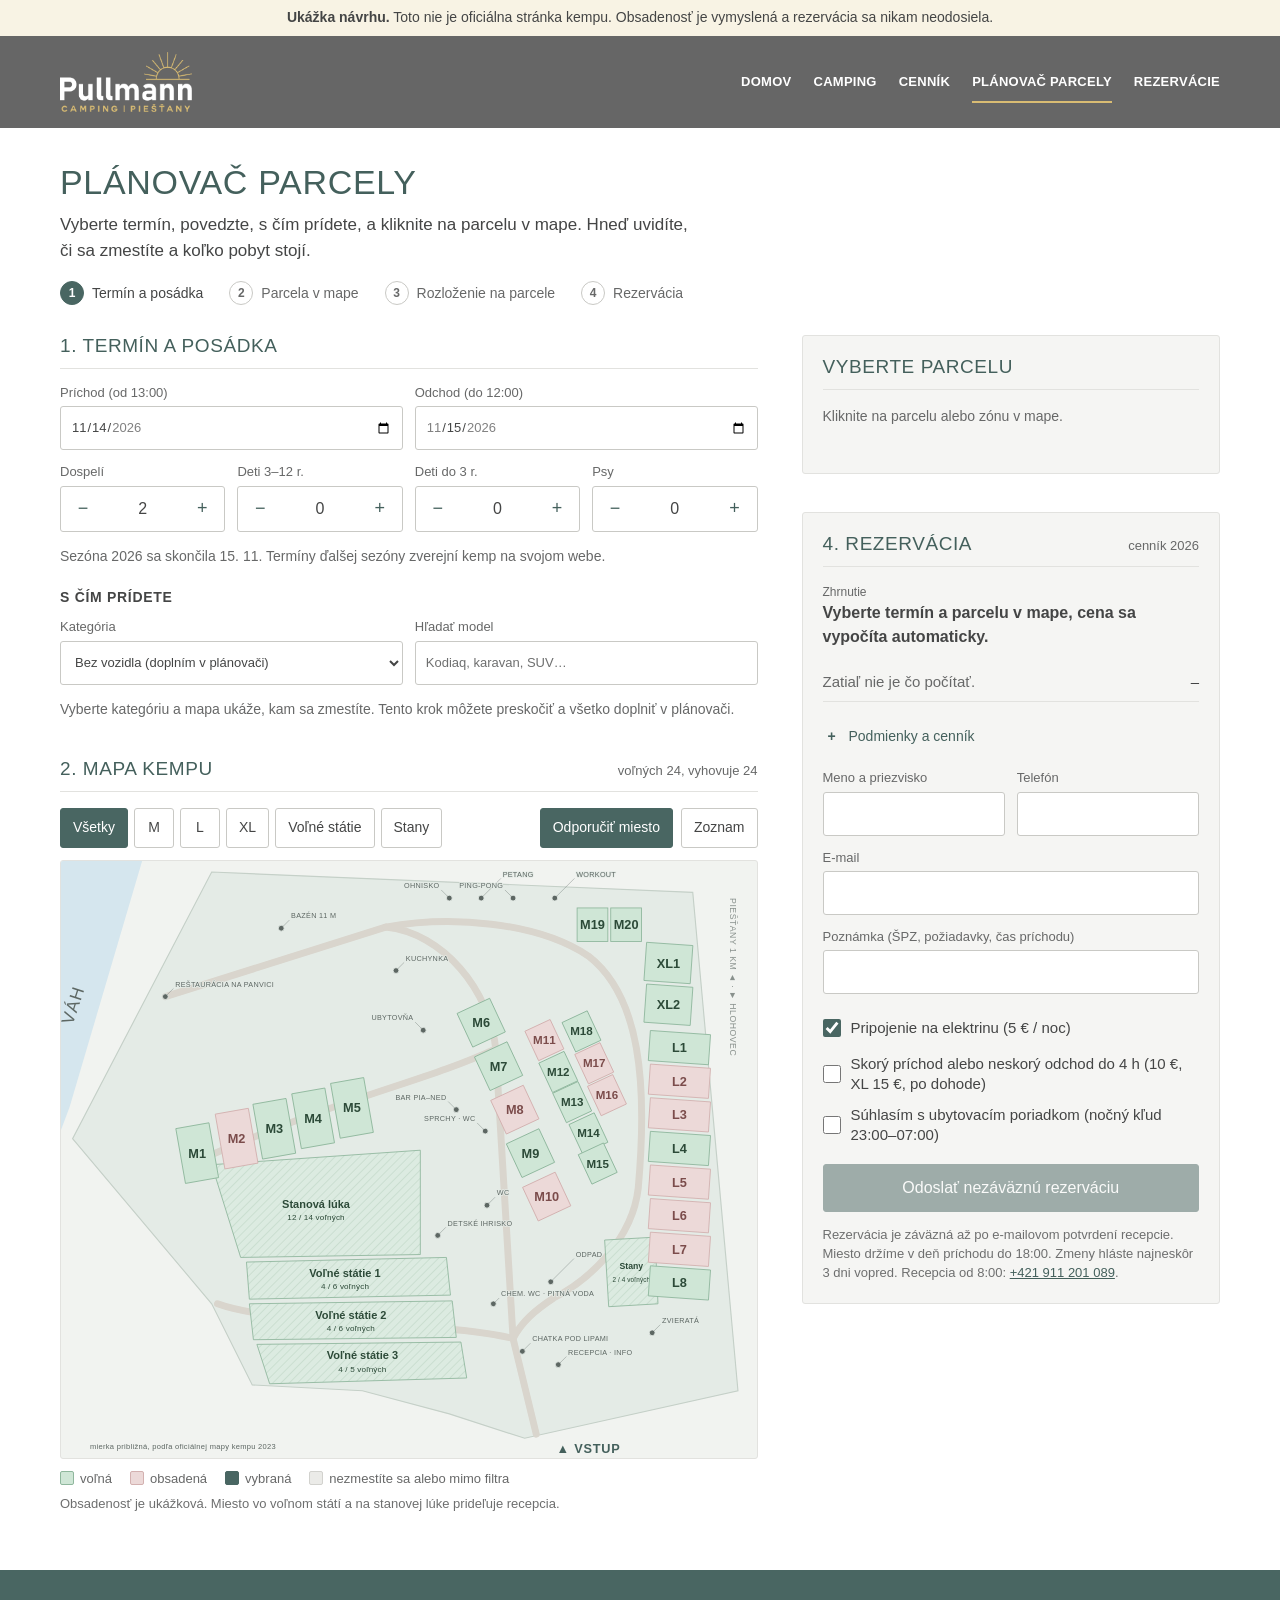
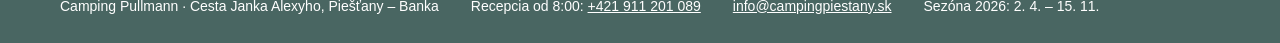
==== commit bc7ad35a: "Redizajn podľa webu kempu: jednoduchšie rozloženie, jemnejšie farby Stránka je doplnková služba k ca" ====
--- a/index.html
+++ b/index.html
@@ -5,308 +5,369 @@
 <meta name="viewport" content="width=device-width, initial-scale=1, viewport-fit=cover">
 <meta name="robots" content="noindex">
 <meta name="description" content="Ukážka návrhu: plánovač parcely pre kemp, nie oficiálna stránka.">
+<link rel="icon" href="data:image/svg+xml,%3Csvg xmlns=%27http://www.w3.org/2000/svg%27 viewBox=%270 0 64 64%27%3E%3Crect width=%2764%27 height=%2764%27 rx=%2712%27 fill=%27%23344946%27/%3E%3Cpath d=%27M11 47 32 15l21 32z%27 fill=%27none%27 stroke=%27%23d9bc73%27 stroke-width=%275%27 stroke-linejoin=%27round%27/%3E%3Cpath d=%27M32 47V31%27 stroke=%27%23d9bc73%27 stroke-width=%275%27 stroke-linecap=%27round%27/%3E%3C/svg%3E">
 <title>Pullmann Plánovač parcely</title>
-<link rel="preconnect" href="https://fonts.googleapis.com">
-<link rel="preconnect" href="https://fonts.gstatic.com" crossorigin>
-<link rel="stylesheet" href="https://fonts.googleapis.com/css2?family=Jost:wght@400;500;600;700&family=Source+Sans+3:wght@400;500;600&family=IBM+Plex+Mono:wght@400;500&display=swap">
 <style>
-/* Layout: Pullmann brand sheet. Deep spruce green header with the gold sun, warm white paper body, gold rules; the parcel plan alone is a blueprint (blue ground, white 1 m grid). */
+/* Layout: the camp's own website, kept quiet. Grey header bar with the logo, white page, green uppercase headings,
+   flat green buttons, green footer, system sans like the original. Only the parcel plan is a (softened) blueprint. */
 :root{
-  --bg:#f5f4ee; --paper:#ffffff; --paper-2:#f0efe7; --ink:#2b3a38; --fg:#2b3a38; --muted:#5f6f6c; --faint:#66756f;
-  --green:#496662; --green-deep:#344946; --green-soft:#e3ebe8; --on-green:#ffffff; --green-text:#496662;
-  --gold:#c9a24a; --gold-bright:#d9bc73; --gold-soft:#f6efdc; --gold-ink:#2b3a38; --gold-text:#8a6a1e;
-  --line:#d7d3c4; --line-strong:#b9b3a0;
-  --ok:#246f48; --ok-soft:#dff1e6; --warn:#8f5e0b; --warn-soft:#fbefd6; --bad:#b02f2f; --bad-soft:#f9e0e0;
-  --field:#ffffff; --field-focus:#fbfaf5;
-  --free:#9fd3b2; --busy:#e39a9a; --sel:#f0d27a;
-  --shadow:0 1px 2px rgba(43,58,56,.06),0 8px 24px rgba(43,58,56,.08);
-  /* blueprint tokens, used only inside the parcel plan */
-  --bp:#1d4fa6; --bp-deep:#163f8a; --bp-grid:rgba(255,255,255,.18); --bp-grid-strong:rgba(255,255,255,.34); --bp-line:#ffffff; --bp-accent:#f6c651; --bp-bad:#ff8f8f; --bp-bad-fill:rgba(255,90,90,.25); --bp-body:#3d68b2; --bp-bad-body:#6c538b;
-  --display:"Jost","Avenir Next","Segoe UI",Helvetica,Arial,sans-serif;
-  --body:"Source Sans 3","Segoe UI",Helvetica,Arial,sans-serif;
-  --mono:"IBM Plex Mono",Consolas,"Courier New",monospace;
-  --radius:6px; --gutter:clamp(16px,3vw,32px);
+  --bg:#ffffff; --paper:#ffffff; --paper-2:#f5f5f3; --ink:#3c3d3d; --fg:#444545; --muted:#676868; --faint:#6e6f6f;
+  --green:#496662; --green-deep:#344946; --green-soft:#e9efed; --green-text:#44605c;
+  --head:#666666; --head-2:#424242;
+  --gold:#d9bc73; --gold-soft:#f8f3e4; --gold-text:#80631b;
+  --line:#e2e2df; --line-strong:#c9c9c5;
+  --ok:#3b7453; --ok-soft:#e8f2ec; --warn:#7d6113; --warn-soft:#f8f2dd; --bad:#a23f3f; --bad-soft:#f7e6e5;
+  --field:#ffffff; --shadow:0 6px 22px rgba(0,0,0,.10);
+  /* map of the camp: pale ground, soft greens, the chosen parcel in the brand green */
+  --m-ground:#f1f3f0; --m-camp:#e4ebe6; --m-camp-line:#c5d0c8; --m-road:#d9d5cd; --m-water:#d5e6ee; --m-ink:#5d6763;
+  --m-free:#cfe6d6; --m-free-line:#8fb79d; --m-free-ink:#2c4a38; --m-busy:#ecd9d8; --m-busy-line:#d3b1b0; --m-busy-ink:#7b4c4b;
+  --m-dim:#ebebe8; --m-dim-line:#d2d2ce; --m-dim-ink:#7c7d7b; --m-sel:#496662; --m-sel-ink:#ffffff; --m-zone:#dcebe1; --m-zone-hatch:#b5cfbd;
+  /* blueprint, used only inside the parcel plan */
+  --bp:#44698f; --bp-deep:#365577; --bp-grid:rgba(255,255,255,.14); --bp-grid-strong:rgba(255,255,255,.28);
+  --bp-accent:#f0d591; --bp-accent-ink:#2a3d55; --bp-bad:#ffb9b6; --bp-bad-fill:rgba(255,140,135,.22); --bp-body:#5f84ab; --bp-bad-body:#8a7396;
+  --sans:"Helvetica Neue",Helvetica,Arial,"Segoe UI",sans-serif;
+  --radius:3px; --gutter:clamp(16px,4vw,40px); --max:1160px;
 }
 @media (prefers-color-scheme: dark){ :root:not([data-theme="light"]){
-  --bg:#1b2624; --paper:#223130; --paper-2:#1e2b2a; --ink:#eef0ea; --fg:#eef0ea; --muted:#b4c0bc; --faint:#94a19e;
-  --green:#5b7c77; --green-deep:#2a3c3a; --green-soft:#2b3d3a; --gold:#d9bc73; --gold-soft:#3a3627; --gold-ink:#1b2624; --green-text:#9bbab4; --gold-text:#d9bc73;
-  --line:#3a4b48; --line-strong:#566965; --ok:#7fd3a3; --ok-soft:#24382f; --warn:#e8b45a; --warn-soft:#3b3222; --bad:#ff8a8a; --bad-soft:#452727;
-  --field:#1e2b2a; --field-focus:#263635; --free:#3f8a5f; --busy:#9a4747; --sel:#c9a24a;
-  --shadow:0 1px 2px rgba(0,0,0,.3),0 8px 24px rgba(0,0,0,.35);
-  --bp:#143b82; --bp-deep:#0f2f6a; --bp-body:#355693; --bp-bad-body:#664674; color-scheme:dark;
+  --bg:#1d1f1f; --paper:#242727; --paper-2:#2a2d2d; --ink:#e9eae8; --fg:#dfe1df; --muted:#b3b6b4; --faint:#a0a3a1;
+  --green:#4f706b; --green-deep:#3d5955; --green-soft:#2c3836; --green-text:#a3c2bc;
+  --head:#3a3c3c; --head-2:#2b2d2d;
+  --gold:#d9bc73; --gold-soft:#39342a; --gold-text:#dcc07a;
+  --line:#373b3a; --line-strong:#535857;
+  --ok:#8ccfa6; --ok-soft:#243329; --warn:#e2bf6a; --warn-soft:#383121; --bad:#f0a3a0; --bad-soft:#402827;
+  --field:#1f2222; --shadow:0 6px 22px rgba(0,0,0,.45);
+  --m-ground:#252928; --m-camp:#2d3835; --m-camp-line:#465450; --m-road:#4a4741; --m-water:#2c4552; --m-ink:#b9c2be;
+  --m-free:#3f6b52; --m-free-line:#5e8e73; --m-free-ink:#eaf5ee; --m-busy:#5a3f3e; --m-busy-line:#7a5857; --m-busy-ink:#f0d9d8;
+  --m-dim:#333736; --m-dim-line:#454a49; --m-dim-ink:#9a9f9d; --m-sel:#d9bc73; --m-sel-ink:#22302d; --m-zone:#31453a; --m-zone-hatch:#4a6555;
+  --bp:#2f4d6e; --bp-deep:#243c57; --bp-body:#476a90; --bp-bad-body:#6d5a7c; color-scheme:dark;
 }}
 :root[data-theme="dark"]{
-  --bg:#1b2624; --paper:#223130; --paper-2:#1e2b2a; --ink:#eef0ea; --fg:#eef0ea; --muted:#b4c0bc; --faint:#94a19e;
-  --green:#5b7c77; --green-deep:#2a3c3a; --green-soft:#2b3d3a; --gold:#d9bc73; --gold-soft:#3a3627; --gold-ink:#1b2624; --green-text:#9bbab4; --gold-text:#d9bc73;
-  --line:#3a4b48; --line-strong:#566965; --ok:#7fd3a3; --ok-soft:#24382f; --warn:#e8b45a; --warn-soft:#3b3222; --bad:#ff8a8a; --bad-soft:#452727;
-  --field:#1e2b2a; --field-focus:#263635; --free:#3f8a5f; --busy:#9a4747; --sel:#c9a24a;
-  --shadow:0 1px 2px rgba(0,0,0,.3),0 8px 24px rgba(0,0,0,.35);
-  --bp:#143b82; --bp-deep:#0f2f6a; --bp-body:#355693; --bp-bad-body:#664674; color-scheme:dark;
-}
+  --bg:#1d1f1f; --paper:#242727; --paper-2:#2a2d2d; --ink:#e9eae8; --fg:#dfe1df; --muted:#b3b6b4; --faint:#a0a3a1;
+  --green:#4f706b; --green-deep:#3d5955; --green-soft:#2c3836; --green-text:#a3c2bc;
+  --head:#3a3c3c; --head-2:#2b2d2d;
+  --gold:#d9bc73; --gold-soft:#39342a; --gold-text:#dcc07a;
+  --line:#373b3a; --line-strong:#535857;
+  --ok:#8ccfa6; --ok-soft:#243329; --warn:#e2bf6a; --warn-soft:#383121; --bad:#f0a3a0; --bad-soft:#402827;
+  --field:#1f2222; --shadow:0 6px 22px rgba(0,0,0,.45);
+  --m-ground:#252928; --m-camp:#2d3835; --m-camp-line:#465450; --m-road:#4a4741; --m-water:#2c4552; --m-ink:#b9c2be;
+  --m-free:#3f6b52; --m-free-line:#5e8e73; --m-free-ink:#eaf5ee; --m-busy:#5a3f3e; --m-busy-line:#7a5857; --m-busy-ink:#f0d9d8;
+  --m-dim:#333736; --m-dim-line:#454a49; --m-dim-ink:#9a9f9d; --m-sel:#d9bc73; --m-sel-ink:#22302d; --m-zone:#31453a; --m-zone-hatch:#4a6555;
+  --bp:#2f4d6e; --bp-deep:#243c57; --bp-body:#476a90; --bp-bad-body:#6d5a7c; color-scheme:dark;
+}
+
+/* ---------- Base ---------- */
 *{box-sizing:border-box}
 [hidden]{display:none!important}
 html,body{height:100%}
-body{margin:0; color:var(--fg); font-family:var(--body); font-size:16px; line-height:1.5; background:var(--bg)}
-.wrap{max-width:1480px; margin:0 auto; padding-block:0 96px; padding-inline:var(--gutter)}
-h1,h2,h3{font-family:var(--display); font-weight:600; margin:0; text-wrap:balance; line-height:1.1; letter-spacing:-.005em}
-h1{font-size:clamp(34px,5vw,58px); font-weight:700; color:#fff}
-h2{font-size:clamp(20px,2.2vw,24px)}
-h3{font-size:18px}
+body{margin:0; color:var(--fg); font-family:var(--sans); font-size:16px; line-height:1.5; background:var(--bg)}
+.wrap{padding-inline:var(--gutter)}
+.in{max-width:var(--max); margin-inline:auto}
+h1,h2,h3{margin:0; font-weight:500; text-transform:uppercase; text-wrap:balance; line-height:1.2}
+h1{font-size:clamp(26px,3.4vw,34px); letter-spacing:.02em; color:var(--green-text)}
+h2{font-size:19px; letter-spacing:.03em; color:var(--green-text)}
+h3{font-size:14px; font-weight:700; letter-spacing:.05em; color:var(--fg)}
 p{margin:0}
 a{color:var(--green-text)}
-.eyebrow{font-family:var(--display); font-size:12px; letter-spacing:.2em; text-transform:uppercase; color:var(--gold-bright); font-weight:600}
-.mono{font-family:var(--mono); font-variant-numeric:tabular-nums}
+.mono{font-variant-numeric:tabular-nums}
 .muted{color:var(--muted)}
 .small{font-size:14px}
+.note{font-size:13px; color:var(--faint); line-height:1.45}
 button{font:inherit; color:inherit; cursor:pointer}
-input,select{font:inherit; color:var(--fg); background:var(--field); border:1px solid var(--line-strong); border-radius:var(--radius); padding:8px 10px; min-height:42px; width:100%}
-input:focus,select:focus,button:focus-visible{outline:2px solid var(--gold); outline-offset:1px}
-input[type=date]{font-family:var(--mono); font-size:14px}
+input,select{font:inherit; color:var(--fg); background:var(--field); border:1px solid var(--line-strong); border-radius:var(--radius); padding:8px 10px; min-height:44px; width:100%}
+select{appearance:auto; cursor:pointer}
+input[type=date],input[type=number]{font-variant-numeric:tabular-nums}
 input::placeholder{color:var(--faint); opacity:1}
-label{display:grid; gap:4px; align-content:end; font-size:14px; color:var(--muted)}
-label > span{font-family:var(--display); font-size:12px; letter-spacing:.08em; text-transform:uppercase; font-weight:500}
-
-/* Header band (brand) */
-.band{background:var(--green-deep); color:#fff; margin-inline:calc(-1 * var(--gutter)); padding-inline:var(--gutter)}
-.top{display:flex; justify-content:space-between; align-items:center; gap:16px; flex-wrap:wrap; padding-block:14px; border-bottom:1px solid rgba(255,255,255,.14); max-width:1480px; margin:0 auto}
-.brand{display:flex; align-items:center; text-decoration:none; color:inherit}
-.brand img{height:46px; width:auto; display:block}
-.top nav{display:flex; gap:4px 22px; flex-wrap:wrap; font-size:15px; font-family:var(--display); font-weight:500; letter-spacing:.02em}
-.top nav a{color:rgba(255,255,255,.78); text-decoration:none; padding-block:9px}
-@media (hover:hover){ .top nav a:hover{color:#fff} }
-.top nav a.cur{color:#fff; border-bottom:2px solid var(--gold-bright)}
-.hero{position:relative; margin-inline:calc(-1 * var(--gutter)); padding-inline:var(--gutter); color:#fff; background:#344946 center/cover no-repeat; isolation:isolate}
-.hero::before{content:""; position:absolute; inset:0; background:linear-gradient(90deg,rgba(38,54,52,.94) 0,rgba(38,54,52,.82) 45%,rgba(38,54,52,.45) 100%); z-index:-1}
-.hero-in{max-width:1480px; margin:0 auto; display:grid; grid-template-columns:1.2fr .8fr; gap:28px; align-items:end; padding-block:48px 36px}
-.hero p.lead{font-size:18px; max-width:58ch; color:rgba(255,255,255,.88); margin-top:12px}
-.steps{list-style:none; margin:0; padding:0; display:grid; grid-template-columns:repeat(4,1fr); gap:8px}
-.step{border:1px solid rgba(255,255,255,.22); background:rgba(255,255,255,.08); padding:10px 12px; min-width:0; border-radius:var(--radius); backdrop-filter:blur(4px)}
-.step .n{font-family:var(--mono); font-size:11px; color:var(--gold-bright); letter-spacing:.1em}
-.step .t{font-family:var(--display); font-size:16px; font-weight:600; line-height:1.15}
-.step.done{border-color:var(--gold-bright); background:rgba(217,188,115,.18)}
-@media (max-width:900px){ .hero-in{grid-template-columns:1fr; padding-block:36px 28px} .steps{grid-template-columns:repeat(2,1fr)} }
-@media (max-width:700px){ .top{flex-wrap:nowrap; align-items:center} .top nav{flex-wrap:nowrap; overflow-x:auto; gap:16px; min-width:0; scrollbar-width:none; -webkit-overflow-scrolling:touch; padding-inline:2px} .top nav::-webkit-scrollbar{display:none} .top nav a{white-space:nowrap} .brand img{height:38px} }
-
-/* Panels */
-.grid{display:grid; grid-template-columns:minmax(0,1.15fr) minmax(0,.85fr); gap:22px; align-items:start; margin-top:26px}
-@media (max-width:1000px){ .grid{grid-template-columns:1fr} }
-.col{display:grid; gap:22px; min-width:0}
-.panel{background:var(--paper); border:1px solid var(--line); border-radius:10px; box-shadow:var(--shadow); min-width:0; overflow:hidden}
-.ph{display:flex; justify-content:space-between; align-items:baseline; gap:12px; flex-wrap:wrap; padding:16px 20px 12px; border-bottom:2px solid var(--gold-bright)}
-.ph .tag{font-family:var(--display); font-size:12px; letter-spacing:.12em; color:var(--gold-text); text-transform:uppercase; font-weight:600}
-.pb{padding:18px 20px}
-@media (max-width:600px){ .ph{padding:12px 14px 8px} .pb{padding:14px} }
-
-/* Form rows */
+input:focus-visible,select:focus-visible,button:focus-visible,a:focus-visible,summary:focus-visible,[tabindex]:focus-visible{outline:2px solid var(--green-text); outline-offset:2px}
+label{display:grid; gap:5px; align-content:end; font-size:13px; line-height:1.25; color:var(--muted)}
+
+/* ---------- Notice, header and footer (as on the camp's site) ---------- */
+.demo{margin-inline:calc(-1 * var(--gutter)); padding:8px var(--gutter); background:var(--gold-soft); color:var(--fg); font-size:14px; line-height:1.4; text-align:center}
+.site{background:var(--head); color:#fff; margin-inline:calc(-1 * var(--gutter)); padding-inline:var(--gutter)}
+.site .in{display:flex; justify-content:space-between; align-items:center; gap:16px; padding-block:16px}
+.brand{display:flex; align-items:center; min-height:40px}
+.brand img{height:60px; width:auto; display:block}
+.site nav{display:flex; gap:2px 22px; flex-wrap:wrap}
+.site nav a{color:#fff; font-size:13px; font-weight:700; letter-spacing:.02em; text-transform:uppercase; text-decoration:none; padding-block:12px 10px; border-bottom:2px solid transparent}
+.site nav a.cur{border-bottom-color:var(--gold)}
+@media (hover:hover){ .site nav a:hover{border-bottom-color:rgba(255,255,255,.7)} }
+@media (max-width:700px){
+  .site .in{padding-block:10px}
+  .brand img{height:44px}
+  .site nav a:not(.cur){display:none}
+  .site nav a{white-space:nowrap}
+}
+.site-foot{background:var(--green); color:#fff; margin-inline:calc(-1 * var(--gutter)); padding-inline:var(--gutter); font-size:14px}
+.site-foot .in{display:flex; gap:8px 32px; flex-wrap:wrap; padding-block:26px}
+.site-foot a{color:#fff}
+@media (max-width:1000px){ .site-foot .in{padding-bottom:calc(96px + env(safe-area-inset-bottom,0px))} .site-foot a{display:inline-block; padding-block:10px} }
+
+/* inside the camp's own site (?embed=1) the host page brings the header and the footer */
+.embed .site,.embed .site-foot{display:none}
+.embed .intro{padding-top:22px}
+@media (max-width:1000px){ .embed .grid{padding-bottom:calc(110px + env(safe-area-inset-bottom,0px))} }   /* room for the bar with the price */
+
+/* ---------- Intro and steps ---------- */
+.intro{padding-block:34px 0}
+.lead{margin-top:10px; max-width:68ch; font-size:17px}
+.steps{list-style:none; margin:18px 0 0; padding:0; display:flex; flex-wrap:wrap; gap:8px 26px; font-size:14px; color:var(--muted)}
+.step{display:flex; align-items:center; gap:8px}
+.step .n{width:24px; height:24px; flex:none; border-radius:50%; border:1px solid var(--line-strong); display:grid; place-items:center; font-size:12px; font-weight:700; font-variant-numeric:tabular-nums}
+.step.done{color:var(--fg)}
+.step.done .n{background:var(--green); border-color:var(--green); color:#fff}
+
+/* ---------- Page grid and sections ---------- */
+.grid{display:grid; grid-template-columns:minmax(0,1.25fr) minmax(0,.75fr); gap:44px; align-items:start; padding-block:30px 56px}
+.col{display:grid; gap:38px; min-width:0}
+@media (max-width:1000px){ .grid{grid-template-columns:1fr; gap:34px; padding-block:26px 40px} .col{gap:34px} }
+.panel{min-width:0}
+.panel.box{background:var(--paper-2); border:1px solid var(--line); border-radius:var(--radius); padding:20px}
+@media (max-width:600px){ .panel.box{padding:16px} }
+.ph{display:flex; justify-content:space-between; align-items:baseline; gap:6px 12px; flex-wrap:wrap; padding-bottom:10px; margin-bottom:16px; border-bottom:1px solid var(--line)}
+.ph .tag{font-size:13px; color:var(--muted); font-variant-numeric:tabular-nums}
+.pb{display:grid; gap:14px; min-width:0}
+.sub{margin-top:8px}
+
+/* ---------- Forms ---------- */
 .row{display:grid; gap:12px}
 .row.c2{grid-template-columns:1fr 1fr}
-.row.c3{grid-template-columns:1fr 1fr 1fr}
 .row.c4{grid-template-columns:repeat(4,1fr)}
-@media (max-width:600px){ .row.c3,.row.c4{grid-template-columns:1fr 1fr} }
-.num{display:grid; grid-template-columns:42px 1fr 42px; border:1px solid var(--line-strong); border-radius:var(--radius); background:var(--field); overflow:hidden}
-.num button{background:transparent; border:0; min-height:42px; font-size:18px; color:var(--green-text)}
+@media (max-width:600px){ .row.c4{grid-template-columns:1fr 1fr} }
+@media (max-width:369px){ .row.dates{grid-template-columns:1fr} }   /* a date field cannot shrink below about 148 px */
+.num{display:grid; grid-template-columns:44px 1fr 44px; border:1px solid var(--line-strong); border-radius:var(--radius); background:var(--field); overflow:hidden}
+.num button{background:transparent; border:0; min-height:44px; font-size:18px; color:var(--green-text)}
 @media (hover:hover){ .num button:hover{background:var(--green-soft)} }
-.num output{display:grid; place-items:center; font-family:var(--mono); font-size:16px; color:var(--fg)}
-.toggle{display:flex; align-items:center; gap:10px; min-height:42px; padding:0 10px; border:1px solid var(--line-strong); border-radius:var(--radius); background:var(--field); cursor:pointer; color:var(--fg); font-size:15px}
-.toggle input{width:18px; height:18px; min-height:0; margin:0; accent-color:var(--green)}
-
-/* Map (illustration in the official map's own palette, same in both themes) */
-.mapbox{position:relative; overflow-x:auto; background:#5f7f72}
-@media (max-width:700px){ .mapbox svg{min-width:820px} }
+.num output{display:grid; place-items:center; font-size:16px; color:var(--fg); font-variant-numeric:tabular-nums}
+.toggle{display:flex; align-items:center; gap:10px; min-height:40px; padding-block:6px; cursor:pointer; color:var(--fg); font-size:15px; line-height:1.3}
+.toggle input{width:18px; height:18px; min-height:0; margin:0; flex:none; accent-color:var(--green)}
+.btn{border:1px solid var(--line-strong); background:var(--paper); color:var(--fg); padding:9px 16px; border-radius:var(--radius); min-height:44px; font-size:15px; display:inline-flex; align-items:center; justify-content:center; gap:8px; text-decoration:none}
+@media (hover:hover){ .btn:hover{background:var(--green-soft)} }
+.btn.primary{background:var(--green); color:#fff; border-color:var(--green)}
+@media (hover:hover){ .btn.primary:hover{background:var(--green-deep); border-color:var(--green-deep)} }
+.btn.light{background:#fff; color:#344946; border-color:#fff}
+@media (hover:hover){ .btn.light:hover{background:#ecefee} }
+.btn.icon{min-width:44px; padding:0; background:transparent; color:#fff; border-color:rgba(255,255,255,.45)}
+@media (hover:hover){ .btn.icon:hover{background:rgba(255,255,255,.14)} }
+.btn[disabled]{opacity:.5; cursor:not-allowed}
+.btn.sm{min-height:40px; padding:6px 12px; font-size:14px}
+.btn.wide{width:100%; min-height:48px; font-size:16px}
+.btnrow{display:flex; gap:8px; flex-wrap:wrap}
+.err{color:var(--bad); font-size:14px}
+
+/* ---------- Three models of a category, drawn nose-up at one common scale ---------- */
+.cards{display:grid; grid-template-columns:repeat(3,minmax(0,1fr)); gap:8px}
+.card{border:1px solid var(--line); background:var(--paper); border-radius:var(--radius); padding:8px 6px; display:grid; gap:2px; justify-items:center; align-content:start; text-align:center; min-width:0; color:var(--fg)}
+@media (hover:hover){ .card:hover{border-color:var(--green)} }
+.card.on{border-color:var(--green); background:var(--green-soft); box-shadow:inset 0 0 0 1px var(--green)}
+.card.hit{border-color:var(--gold-text); box-shadow:inset 0 0 0 1px var(--gold-text)}
+.card svg{width:100%; height:132px; display:block; margin-bottom:4px; pointer-events:none}
+.card .nm{font-size:14px; font-weight:700; line-height:1.2; overflow-wrap:anywhere}
+.card .dm{font-size:12px; color:var(--muted); font-variant-numeric:tabular-nums; white-space:nowrap}
+.card .tg{font-size:12px; color:var(--muted); line-height:1.25}
+.card .tg.ok{color:var(--ok)} .card .tg.no{color:var(--bad)}
+.card.on .dm,.card.on .tg{color:var(--fg)}
+.card.on .tg.ok{color:var(--ok)} .card.on .tg.no{color:var(--bad)}
+.card .cg{fill:none; stroke:var(--line); stroke-width:1px; vector-effect:non-scaling-stroke}
+#sec-date .card svg{height:150px}
+.pl-dims{display:grid; grid-template-columns:1fr 1fr auto; gap:8px; align-items:end}
+@media (max-width:600px){ .card{padding-inline:4px} .card .dm{font-size:11px; letter-spacing:-.02em} }
+
+/* ---------- Map of the camp ---------- */
+#sec-map{position:relative}
+.mapbar{display:flex; gap:10px 12px; flex-wrap:wrap; align-items:center; justify-content:space-between; margin-bottom:12px}
+.fchips{display:flex; gap:6px; flex-wrap:wrap}
+.fchips button{border:1px solid var(--line-strong); background:var(--paper); min-height:40px; min-width:40px; padding:6px 12px; border-radius:var(--radius); font-size:14px; color:var(--fg)}
+@media (hover:hover){ .fchips button:hover{background:var(--green-soft)} }
+.fchips button.on{background:var(--green); color:#fff; border-color:var(--green)}
+.mapbtns{display:flex; gap:8px; flex-wrap:wrap}
+@media (max-width:430px){ .fchips{gap:5px} .fchips button{padding-inline:8px; font-size:13px} }   /* all six types on one line */
+.mapbox{position:relative; overflow-x:auto; background:var(--m-ground); border:1px solid var(--line); border-radius:var(--radius)}
 .mapbox svg{display:block; width:100%; height:auto; max-width:100%; touch-action:manipulation}
-.legend{display:flex; gap:8px 18px; flex-wrap:wrap; padding:12px 20px 10px; font-size:14px; color:var(--muted)}
-.legend i{display:inline-block; width:14px; height:14px; border:1px solid var(--line-strong); vertical-align:-2px; margin-right:6px; border-radius:3px}
-.legend i.free{background:var(--free)} .legend i.busy{background:var(--busy)} .legend i.sel{background:var(--sel); border-color:var(--gold)}
-.legend i.zone{background:repeating-linear-gradient(45deg,#3a7355 0 4px,#8fc7a6 4px 5px)}
-.mapnote{padding:0 20px 16px; font-size:13px; color:var(--faint)}
-.mobhint{display:none} @media (max-width:700px){ .mobhint{display:inline} }
+@media (max-width:700px){ .mapbox svg{min-width:820px; max-width:none} }
+.outline{fill:var(--m-camp); stroke:var(--m-camp-line); stroke-width:2}
+.water{fill:var(--m-water); stroke:none}
+.road{fill:none; stroke:var(--m-road); stroke-width:12; stroke-linecap:round; stroke-linejoin:round}
+.maplabel{fill:var(--m-ink); font-weight:500; text-transform:uppercase; letter-spacing:.06em}
+.mapsub{fill:var(--m-ink); letter-spacing:.04em}
+.mapgold{fill:var(--green-text); font-weight:700}
+.fac text{fill:var(--m-ink); font-size:12.5px; letter-spacing:.04em; text-transform:uppercase; pointer-events:none; paint-order:stroke; stroke:var(--m-camp); stroke-width:3px; stroke-linejoin:round}
+.fac circle{fill:var(--m-ink); stroke:var(--m-camp); stroke-width:1.5}
+.fac line{stroke:var(--m-ink); stroke-width:1; opacity:.6}
+.hz{fill:var(--m-zone)} .hl{stroke:var(--m-zone-hatch); stroke-width:1.6}
 .plot{cursor:pointer}
-.plot rect,.plot path{fill:#9fd3b2; stroke:#ffffff; stroke-width:1.8; transition:fill .15s}
-.plot.busy rect,.plot.busy path{fill:#d98c8c; cursor:not-allowed}
-@media (hover:hover){ .plot:hover rect,.plot:hover path{stroke:#ffe9a8; stroke-width:2.6} }
-.plot.sel rect,.plot.sel path{fill:#f0d27a; stroke:#d9bc73; stroke-width:3.2}
-.plot text{fill:#1f2f2b; font-family:var(--display); font-weight:700; font-size:22px; pointer-events:none; text-anchor:middle; dominant-baseline:central}
-.plot.busy text{fill:#4a1f1f}
+.plot rect,.plot path{fill:var(--m-free); stroke:var(--m-free-line); stroke-width:1.5; transition:fill .15s}
+.plot text{fill:var(--m-free-ink); font-weight:700; font-size:22px; pointer-events:none; text-anchor:middle; dominant-baseline:central}
 .plot.zone path,.plot.zone rect{fill:url(#hatch)}
-.plot.zone.sel path,.plot.zone.sel rect{fill:#f0d27a}
-.plot.zone text{font-size:19px; fill:#ffffff; paint-order:stroke; stroke:rgba(31,47,43,.55); stroke-width:3px}
-.plot.zone.sel text{fill:#1f2f2b; stroke:none}
-.fac text{fill:#ffffff; font-family:var(--display); font-size:13px; letter-spacing:.06em; text-transform:uppercase; font-weight:600; pointer-events:none; paint-order:stroke; stroke:rgba(31,47,43,.6); stroke-width:3px}
-.fac circle{fill:#d9bc73; stroke:#344946; stroke-width:1.2}
-.fac line{stroke:#d9bc73; stroke-width:1.4}
-.road{fill:none; stroke:#8c7b6b; stroke-width:14; stroke-linecap:round; stroke-linejoin:round}
-.road2{fill:none; stroke:#a8978a; stroke-width:4; stroke-dasharray:10 12; stroke-linecap:round; stroke-linejoin:round}
-.outline{fill:#3a7355; stroke:#ffffff; stroke-width:2.5}
-.water{fill:#5fb3d9; stroke:none}
-.maplabel{fill:#ffffff; font-family:var(--display); font-weight:700; text-transform:uppercase; letter-spacing:.06em}
-.mapsub{fill:rgba(255,255,255,.75); font-family:var(--mono); letter-spacing:.1em}
-.mapgold{fill:#d9bc73}
-
-/* Parcel detail */
+.plot.zone text{font-size:19px}
+.plot.zone .zcount{font-weight:400; letter-spacing:.02em}
+@media (hover:hover){ .plot:hover rect,.plot:hover path{stroke:var(--m-sel); stroke-width:2.6} }
+.plot.busy{cursor:not-allowed}
+.plot.busy rect,.plot.busy path{fill:var(--m-busy); stroke:var(--m-busy-line)}
+.plot.busy text{fill:var(--m-busy-ink)}
+.plot.dim rect,.plot.dim path{fill:var(--m-dim); stroke:var(--m-dim-line)}
+.plot.dim text{fill:var(--m-dim-ink)}
+.plot.sel rect,.plot.sel path{fill:var(--m-sel); stroke:var(--m-sel); stroke-width:2.6}
+.plot.sel text{fill:var(--m-sel-ink)}
+.legend{display:flex; gap:6px 18px; flex-wrap:wrap; margin-top:10px; font-size:13px; color:var(--muted)}
+.legend i{display:inline-block; width:14px; height:14px; border:1px solid var(--m-free-line); vertical-align:-2px; margin-right:6px; border-radius:2px; background:var(--m-free)}
+.legend i.busy{background:var(--m-busy); border-color:var(--m-busy-line)}
+.legend i.sel{background:var(--m-sel); border-color:var(--m-sel)}
+.legend i.dim{background:var(--m-dim); border-color:var(--m-dim-line)}
+.mapnote{font-size:13px; color:var(--faint); margin-top:6px}
+.mobhint{display:none} @media (max-width:700px){ .mobhint{display:block; margin:0 0 8px} }
+.tip{position:absolute; z-index:5; background:var(--paper); color:var(--fg); padding:9px 11px; border-radius:var(--radius); font-size:13px; line-height:1.4; box-shadow:var(--shadow); pointer-events:none; max-width:240px; border:1px solid var(--line-strong)}
+.tip b{display:block; font-size:14px; color:var(--green-text)}
+.tip .ok{color:var(--ok)} .tip .no{color:var(--bad)}
+.listview{overflow-x:auto}
+.listview table{width:100%; min-width:0}
+.listview th,.listview td{padding:9px 8px; text-align:left; font-size:14px; vertical-align:middle; border-bottom:1px solid var(--line)}
+.listview th.n{text-align:right; white-space:nowrap}
+.listview th{font-size:12px; font-weight:700; letter-spacing:.04em; text-transform:uppercase; color:var(--muted)}
+.listview td.n{text-align:right; white-space:nowrap; font-variant-numeric:tabular-nums}
+.listview td:last-child{text-align:right; white-space:nowrap; padding-left:8px}
+.listview tr.nofit td{color:var(--faint)}
+.listview .fitok{color:var(--ok)} .listview .fitno{color:var(--bad)}
+@media (max-width:600px){
+  .listview th,.listview td{padding-inline:5px; font-size:13px}
+  .listview .stay{display:none}
+  .listview td:last-child{white-space:normal; padding-left:5px}
+  .listview .fitok,.listview .fitno{display:block; font-size:12px; margin-bottom:4px}
+}
+
+/* ---------- Chosen place, summary, price ---------- */
 .pdet{display:grid; gap:12px}
-.pdet .big{font-family:var(--display); font-size:34px; font-weight:700; line-height:1; color:var(--green-text)}
+.pdet .big{font-size:28px; font-weight:500; line-height:1.1; color:var(--green-text); font-variant-numeric:tabular-nums}
 .chips{display:flex; gap:6px; flex-wrap:wrap}
-.chip{display:inline-flex; align-items:center; gap:6px; border:1px solid var(--line-strong); padding:4px 10px; font-size:13px; border-radius:999px; white-space:nowrap; color:var(--muted)}
-.chip.on{border-color:var(--ok); color:var(--ok); background:var(--ok-soft)}
-.chip.off{text-decoration:line-through; color:var(--faint)}
+.chip{display:inline-flex; align-items:center; gap:6px; border:1px solid var(--line-strong); background:var(--paper); padding:4px 9px; font-size:13px; border-radius:var(--radius); white-space:nowrap; color:var(--muted)}
+.chip.on{border-color:transparent; color:var(--ok); background:var(--ok-soft)}
+.chip.off{border-color:transparent; background:none; padding-inline:2px; color:var(--faint)}
 .chip svg{width:13px; height:13px}
-
-/* ===== Parcel plan: the one blueprint on the page ===== */
-.plan{position:relative; color:#fff; background-color:var(--bp);
-  background-image:linear-gradient(var(--bp-grid-strong) 1px,transparent 1px),linear-gradient(90deg,var(--bp-grid-strong) 1px,transparent 1px),linear-gradient(var(--bp-grid) 1px,transparent 1px),linear-gradient(90deg,var(--bp-grid) 1px,transparent 1px);
-  background-size:100px 100px,100px 100px,20px 20px,20px 20px; border-block:1px solid var(--line)}
-.plan svg{display:block; width:100%; height:auto; max-width:100%; touch-action:none; user-select:none}
-.plan .gridline{stroke:var(--bp-grid-strong); stroke-width:.02}
-.plan .gridline.minor{stroke:var(--bp-grid); stroke-width:.012}
-.plan .bound{fill:rgba(255,255,255,.04); stroke:#fff; stroke-width:.08}
-.plan .bound.over{stroke:var(--bp-bad); stroke-dasharray:.3 .15}
-.plan .dim{fill:#fff; font-family:var(--mono); font-size:.42px; text-anchor:middle}
-.plan .dimline{stroke:#fff; stroke-width:.03}
-.plan .hookup text{fill:var(--bp-accent); font-family:var(--mono); font-size:.36px; text-anchor:middle}
-.plan .hookup .pad{fill:var(--bp-accent); stroke:#1a2a4a; stroke-width:.03}
-.plan .road{fill:rgba(255,255,255,.18); stroke:none}
-.plan .roadlbl{fill:rgba(255,255,255,.85); font-family:var(--mono); font-size:.36px; letter-spacing:.1em; text-anchor:middle; dominant-baseline:central}
-.toolbar{display:flex; gap:8px; flex-wrap:wrap; align-items:center}
-.toolbar .sp{flex:1}
-.btn{border:1px solid var(--line-strong); background:var(--paper); color:var(--fg); padding:8px 14px; border-radius:var(--radius); min-height:42px; font-size:15px; display:inline-flex; align-items:center; gap:8px; text-decoration:none; font-family:var(--display); font-weight:500}
-@media (hover:hover){ .btn:hover{background:var(--green-soft)} }
-.btn.primary{background:var(--green); color:#fff; border-color:var(--green); font-weight:600}
-@media (hover:hover){ .btn.primary:hover{background:var(--green-deep)} }
-.btn[disabled]{opacity:.45; cursor:not-allowed}
-.btn.danger{border-color:var(--bad); color:var(--bad)}
-@media (hover:hover){ .btn.danger:hover{background:var(--bad-soft)} }
-.placed{display:grid; gap:6px; padding:0}
-.placed .pr{display:grid; grid-template-columns:1fr auto auto auto; gap:8px; align-items:center; font-size:14px; border:1px solid var(--line); background:var(--paper-2); padding:6px 8px 6px 12px; border-radius:var(--radius); min-width:0}
+.summ{display:grid; gap:8px; margin-top:14px}
+.summ .list{display:flex; gap:6px; flex-wrap:wrap}
+.summ .list span{border:1px solid var(--line-strong); background:var(--paper); border-radius:var(--radius); padding:3px 9px; font-size:13px}
+.summ .list span.bad{border-color:var(--bad); color:var(--bad); background:var(--bad-soft)}
+#openPlanner{margin-top:14px}
+.verdict{display:flex; align-items:center; gap:10px; padding:10px 12px; background:var(--ok-soft); color:var(--ok); font-weight:700; font-size:15px; line-height:1.35; border-radius:var(--radius)}
+.verdict.bad{background:var(--bad-soft); color:var(--bad)}
+.verdict.warn{background:var(--warn-soft); color:var(--warn)}
+.verdict svg{width:18px; height:18px; flex:none}
+.bsum{display:grid; grid-template-columns:repeat(auto-fit,minmax(130px,1fr)); gap:10px 16px}
+.bsum div{min-width:0}
+.bsum div:last-child{grid-column:1/-1}
+.bsum small{display:block; font-size:12px; color:var(--muted)}
+.bsum b{font-weight:700; overflow-wrap:anywhere}
+table{width:100%; border-collapse:collapse; font-size:15px}
+#price td{padding:8px 0; vertical-align:top; border-bottom:1px solid var(--line)}
+#price td:last-child{text-align:right; white-space:nowrap; padding-left:12px; font-variant-numeric:tabular-nums}
+#price tr.total td{border-bottom:0; font-size:20px; font-weight:700; padding-top:12px; color:var(--green-text)}
+details.more summary{cursor:pointer; font-size:14px; color:var(--green-text); min-height:40px; display:flex; align-items:center; gap:8px; list-style:none}
+details.more summary::-webkit-details-marker{display:none}
+details.more summary::before{content:"+"; width:18px; text-align:center; font-weight:700}
+details.more[open] summary::before{content:"−"}
+.confirm{background:var(--ok-soft); padding:16px; display:grid; gap:10px; border-radius:var(--radius)}
+.confirm h3{color:var(--ok)}
+.confirm .note{color:var(--fg)}
+pre.sum{font-family:Consolas,"Courier New",monospace; font-size:12px; white-space:pre-wrap; background:var(--paper); color:var(--fg); padding:12px; border:1px solid var(--line); margin:0; overflow-x:auto; border-radius:var(--radius)}
+
+/* ---------- Price bar on phones, toast ---------- */
+.sticky{position:fixed; left:0; right:0; bottom:0; padding:10px var(--gutter) calc(10px + env(safe-area-inset-bottom,0px)); background:var(--paper); border-top:1px solid var(--line-strong); box-shadow:0 -6px 18px rgba(0,0,0,.10); display:none; align-items:center; gap:12px; z-index:20}
+.sticky .s1{flex:1; min-width:0}
+.sticky b{font-size:20px; color:var(--green-text); font-variant-numeric:tabular-nums}
+.sticky .s1 small{display:block; font-size:12px; color:var(--muted); white-space:nowrap; overflow:hidden; text-overflow:ellipsis}
+@media (max-width:1000px){ .sticky{display:flex} }
+.toast{position:fixed; left:50%; bottom:calc(84px + env(safe-area-inset-bottom,0px)); transform:translateX(-50%); z-index:80; width:max-content; max-width:min(92vw,520px); background:var(--head-2); color:#fff; border:1px solid rgba(255,255,255,.16); border-radius:var(--radius); padding:10px 14px; font-size:15px; line-height:1.35; box-shadow:var(--shadow); text-align:center; text-wrap:balance}
+
+/* ---------- Full-screen parcel planner ---------- */
+.planner{position:fixed; inset:0; z-index:50; background:var(--bg); display:grid; grid-template-rows:auto minmax(0,1fr); padding-top:env(safe-area-inset-top,0px)}
+.pl-head{display:flex; justify-content:space-between; align-items:center; gap:12px; padding:10px var(--gutter); background:var(--head-2); color:#fff}
+.pl-head h2{color:#fff; font-size:clamp(17px,2vw,20px)}
+.pl-title{min-width:0; display:grid; gap:2px}
+.eyebrow{font-size:12px; letter-spacing:.08em; text-transform:uppercase; color:rgba(255,255,255,.78)}
+.pl-meta{font-size:13px; color:rgba(255,255,255,.88); white-space:nowrap; overflow:hidden; text-overflow:ellipsis}
+.pl-actions{display:flex; gap:8px; flex:none}
+.pl-head button:focus-visible,.zoom button:focus-visible,.obtools button:focus-visible{outline-color:#fff}
+.pl-body{display:grid; grid-template-columns:minmax(0,1fr) 400px; min-height:0}
+.pl-stage{position:relative; min-height:0; min-width:0; overflow:hidden; display:grid}
+.pl-side{min-height:0; overflow-y:auto; background:var(--paper); border-left:1px solid var(--line); align-content:start; padding-bottom:env(safe-area-inset-bottom,0px)}
+.pl-sec{padding:16px 18px; border-bottom:1px solid var(--line); display:grid; gap:10px}
+.pl-sec h3{color:var(--green-text)}
+.tabs{display:grid; grid-template-columns:1fr 1fr; border:1px solid var(--line-strong); border-radius:var(--radius); overflow:hidden; background:var(--paper)}
+.tab{border:0; background:transparent; min-height:42px; font-size:15px; color:var(--muted)}
+.tab.on{background:var(--green); color:#fff}
+.sechead{display:flex; justify-content:space-between; align-items:center; gap:8px; flex-wrap:wrap}
+.sechead .mini{display:flex; gap:6px}
+details.settings summary{list-style:none; cursor:pointer; display:flex; align-items:baseline; align-content:center; gap:10px; flex-wrap:wrap; min-height:40px}
+details.settings summary::-webkit-details-marker{display:none}
+details.settings summary::before{content:"+"; color:var(--green-text); font-weight:700; width:14px; text-align:center}
+details.settings[open] summary::before{content:"−"}
+.meter{display:grid; gap:8px}
+.meter .lbl{display:flex; justify-content:space-between; gap:12px; font-size:14px; flex-wrap:wrap}
+.meter .bar{height:10px; border-radius:5px; background:var(--line); position:relative; overflow:hidden}
+.meter .fill{position:absolute; inset:0 auto 0 0; background:var(--ok); transition:width .25s}
+.meter .fill.warn{background:var(--warn)} .meter .fill.bad{background:var(--bad)}
+.placed{display:grid; gap:6px}
+.placed .pr{display:grid; grid-template-columns:auto 1fr auto auto auto; gap:8px; align-items:center; font-size:14px; border:1px solid var(--line); background:var(--paper); padding:6px 8px 6px 12px; border-radius:var(--radius); min-width:0; cursor:pointer}
+.placed .pr.sel{border-color:var(--green); background:var(--green-soft)}
 .placed .pr.bad{border-color:var(--bad); background:var(--bad-soft)}
-.placed .pr b{font-weight:600; min-width:0; overflow:hidden; text-overflow:ellipsis; white-space:nowrap}
-.placed .pr .dm{font-family:var(--mono); color:var(--muted); font-size:12px}
+.placed .pr b{font-weight:700; min-width:0; overflow-wrap:anywhere; line-height:1.2}
+.placed .pr .no{font-size:12px; color:var(--green-text); min-width:18px; font-variant-numeric:tabular-nums}
+.placed .pr .dm{color:var(--muted); font-size:12px; white-space:nowrap; font-variant-numeric:tabular-nums}
 .placed .pr button{border:1px solid var(--line-strong); background:var(--paper); min-width:40px; min-height:40px; border-radius:var(--radius); font-size:15px; color:var(--green-text)}
 @media (hover:hover){ .placed .pr button:hover{background:var(--green-soft)} }
-.empty{padding:0; color:var(--faint); font-size:14px}
-
-/* Occupancy meter */
-.meter{padding:0; display:grid; gap:8px}
-.meter .bar{height:14px; border:1px solid var(--line-strong); border-radius:7px; background:repeating-linear-gradient(90deg,var(--paper-2) 0 9%,var(--line) 9% 10%); position:relative; overflow:hidden}
-.meter .fill{position:absolute; inset:0 auto 0 0; background:var(--ok); transition:width .25s}
-.meter .fill.warn{background:var(--warn)} .meter .fill.bad{background:var(--bad)}
-.meter .lbl{display:flex; justify-content:space-between; gap:12px; font-size:14px; flex-wrap:wrap}
-.verdict{display:flex; align-items:center; gap:10px; padding:10px 12px; border:1px solid var(--ok); background:var(--ok-soft); color:var(--ok); font-weight:600; font-size:15px; border-radius:var(--radius)}
-.verdict.bad{border-color:var(--bad); background:var(--bad-soft); color:var(--bad)}
-.verdict.warn{border-color:var(--warn); background:var(--warn-soft); color:var(--warn)}
-.verdict svg{width:18px; height:18px; flex:none}
-
-/* Price table (styled after the printed 2026 price list) */
-table{width:100%; border-collapse:collapse; font-size:15px}
-td{padding:7px 10px; vertical-align:top}
-tr:nth-child(odd) td{background:var(--paper-2)}
-td:last-child{text-align:right; font-family:var(--mono); white-space:nowrap}
-tr.total td{background:transparent; border-top:2px solid var(--gold-bright); font-family:var(--display); font-size:22px; font-weight:700; padding-top:12px; color:var(--green-text)}
-tr.total td:last-child{font-family:var(--display)}
-.note{font-size:13px; color:var(--faint)}
-
-/* Sticky summary (mobile) */
-.sticky{position:fixed; left:0; right:0; bottom:0; padding:10px var(--gutter) calc(10px + env(safe-area-inset-bottom,0px)); background:var(--green-deep); color:#fff; border-top:2px solid var(--gold-bright); display:none; align-items:center; gap:12px; z-index:20}
-.sticky .s1{flex:1; min-width:0} .sticky b{font-family:var(--display); font-size:22px}
-.sticky .s1 small{display:block; font-size:12px; color:rgba(255,255,255,.75); white-space:nowrap; overflow:hidden; text-overflow:ellipsis}
-.sticky .btn.primary{background:var(--gold-bright); color:#2b3a38; border-color:var(--gold-bright)}
-@media (max-width:1000px){ .sticky{display:flex} }
-
-/* Confirmation */
-.confirm{border:1px solid var(--ok); background:var(--ok-soft); padding:16px; display:grid; gap:10px; border-radius:var(--radius)}
-.confirm h3{color:var(--ok)}
-pre.sum{font-family:var(--mono); font-size:12px; white-space:pre-wrap; background:var(--paper); color:var(--fg); padding:12px; border:1px solid var(--line); margin:0; overflow-x:auto; border-radius:var(--radius)}
-.err{color:var(--bad); font-size:14px}
-footer{padding-block:28px; color:var(--muted); font-size:14px; border-top:2px solid var(--gold-bright); margin-top:32px; display:flex; gap:8px 24px; flex-wrap:wrap}
-/* Map filters, tooltip, list view */
-#sec-map{position:relative}
-.mapbar{display:flex; gap:8px 12px; flex-wrap:wrap; align-items:center; padding:10px 20px; border-bottom:1px solid var(--line); background:var(--paper-2)}
-.fchips{display:flex; gap:4px; flex-wrap:wrap}
-.fchips button{border:1px solid var(--line-strong); background:var(--paper); min-height:34px; padding:4px 11px; border-radius:999px; font-size:13px; color:var(--fg)}
-@media (hover:hover){ .fchips button:hover{background:var(--green-soft)} }
-.fchips button.on{background:var(--green); color:#fff; border-color:var(--green); font-weight:600}
-.toggle.sm{min-height:34px; font-size:13px; padding:0 8px; gap:6px}
-.toggle.sm input{width:16px; height:16px}
-.mapbtns{display:flex; gap:8px; margin-left:auto; flex-wrap:wrap}
-.legend i.dim{background:#6f7f78; opacity:.7}
-.plot.dim rect,.plot.dim path{fill:#6f7f78; opacity:.55}
-.plot.dim text{opacity:.6}
-.plot.hide{display:none}
-.tip{position:absolute; z-index:5; background:var(--green-deep); color:#fff; padding:8px 10px; border-radius:var(--radius); font-size:13px; line-height:1.35; box-shadow:0 6px 20px rgba(0,0,0,.3); pointer-events:none; max-width:240px; border:1px solid var(--gold-bright)}
-.tip[hidden]{display:none}
-.tip b{font-family:var(--display); font-size:15px; display:block}
-.tip .ok{color:#9fe3b9} .tip .no{color:#ffa3a3}
-.listview{padding:12px 20px 4px; overflow-x:auto}
-.listview table{min-width:560px}
-.listview td,.listview th{padding:8px 8px; text-align:left; font-size:14px; vertical-align:middle}
-.listview th{font-family:var(--display); font-size:12px; letter-spacing:.08em; text-transform:uppercase; color:var(--muted); border-bottom:2px solid var(--gold-bright)}
-.listview td:last-child{text-align:right; font-family:var(--body); white-space:nowrap}
-.listview td.n{font-family:var(--mono); text-align:right}
-.listview tr.nofit td{color:var(--faint)}
-.bsum{display:grid; grid-template-columns:repeat(auto-fit,minmax(140px,1fr)); gap:8px; padding:12px; border:1px solid var(--line); border-radius:var(--radius); background:var(--paper-2)}
-.bsum div{min-width:0} .bsum small{display:block; font-family:var(--display); font-size:11px; letter-spacing:.08em; text-transform:uppercase; color:var(--muted)}
-.bsum b{font-weight:600; overflow-wrap:anywhere}
-@media (max-width:600px){ .mapbar{padding:10px 14px} .mapbtns{margin-left:0} }
-/* Summary on the parcel card */
-.summ{display:grid; gap:8px; margin-top:14px}
-.summ .list{display:flex; gap:6px; flex-wrap:wrap}
-.summ .list span{border:1px solid var(--line-strong); background:var(--paper-2); border-radius:999px; padding:3px 10px; font-size:13px}
-.summ .list span.bad{border-color:var(--bad); color:var(--bad); background:var(--bad-soft)}
-
-/* ===== Full-screen parcel planner ===== */
-.planner{position:fixed; inset:0; z-index:50; background:var(--bg); display:grid; grid-template-rows:auto minmax(0,1fr); padding-top:env(safe-area-inset-top,0px)}
-.planner[hidden]{display:none}
-.pl-head{display:flex; justify-content:space-between; align-items:center; gap:12px; padding:10px var(--gutter); background:var(--green-deep); color:#fff; border-bottom:2px solid var(--gold-bright)}
-.pl-head h2{color:#fff; font-size:clamp(18px,2vw,22px); line-height:1.1}
-.pl-title{min-width:0; display:grid; gap:2px}
-.pl-meta{font-size:13px; color:rgba(255,255,255,.82); white-space:nowrap; overflow:hidden; text-overflow:ellipsis}
-.pl-actions{display:flex; gap:8px; flex:none}
-.btn.gold{background:var(--gold-bright); color:#2b3a38; border-color:var(--gold-bright); font-weight:600}
-@media (hover:hover){ .btn.gold:hover{filter:brightness(1.05)} }
-.btn.icon{min-width:42px; padding:0; justify-content:center; background:transparent; color:#fff; border-color:rgba(255,255,255,.4)}
-@media (hover:hover){ .btn.icon:hover{background:rgba(255,255,255,.12)} }
-.pl-body{display:grid; grid-template-columns:minmax(0,1fr) 400px; min-height:0}
-.pl-stage{position:relative; min-height:0; min-width:0; overflow:hidden; display:grid}
-.pl-stage .plan{border:0; min-height:0; display:grid; place-items:center; padding:8px 8px 44px}
-.pl-stage .plan svg{width:100%; height:100%; max-height:100%}
-.pl-hint{position:absolute; left:12px; bottom:12px; font-family:var(--mono); font-size:11px; letter-spacing:.06em; color:rgba(255,255,255,.85); background:rgba(10,30,70,.6); padding:5px 10px; border-radius:999px; white-space:nowrap; max-width:calc(100% - 24px); overflow:hidden; text-overflow:ellipsis; pointer-events:none}
-.pl-side{min-height:0; overflow-y:auto; background:var(--paper); border-left:1px solid var(--line); align-content:start; padding-bottom:env(safe-area-inset-bottom,0px)}
-.pl-sec{padding:14px 18px; border-bottom:1px solid var(--line); display:grid; gap:10px}
-.pl-sec h3{color:var(--green-text); font-size:16px; text-transform:uppercase; letter-spacing:.06em}
-.pl-dims{display:grid; grid-template-columns:1fr 1fr auto; gap:8px; align-items:end}
-select{appearance:auto; cursor:pointer}
-.tabs{display:grid; grid-template-columns:1fr 1fr; border:1px solid var(--line-strong); border-radius:var(--radius); overflow:hidden; background:var(--paper-2)}
-.tab{border:0; background:transparent; min-height:40px; font-family:var(--display); font-weight:500; color:var(--muted)}
-.tab.on{background:var(--green); color:#fff; font-weight:600}
-.btn.sm{min-height:34px; padding:4px 10px; font-size:13px}
-.sechead{display:flex; justify-content:space-between; align-items:center; gap:8px; flex-wrap:wrap}
-.sechead .mini{display:flex; gap:6px}
-details.settings summary{list-style:none; cursor:pointer; display:flex; align-items:baseline; gap:10px; flex-wrap:wrap}
-details.settings summary::-webkit-details-marker{display:none}
-details.settings summary::before{content:"▸"; color:var(--gold-text); font-size:14px}
-details.settings[open] summary::before{content:"▾"}
-details.settings > :not(summary){margin-top:2px}
-.placed .pr{grid-template-columns:auto 1fr auto auto auto; cursor:pointer}
-.placed .pr.sel{border-color:var(--gold); background:var(--gold-soft)}
-.placed .pr .no{font-family:var(--mono); font-size:12px; color:var(--green-text); min-width:18px}
-.obtools{position:absolute; display:flex; gap:2px; background:var(--green-deep); border:1px solid var(--gold-bright); border-radius:999px; padding:3px; box-shadow:0 4px 14px rgba(0,0,0,.35); z-index:3; transform:translate(-50%,-100%)}
-.obtools[hidden]{display:none}
-.obtools button{border:0; background:transparent; color:#fff; min-width:40px; min-height:40px; border-radius:999px; font-size:17px}
-@media (hover:hover){ .obtools button:hover{background:rgba(255,255,255,.15)} }
-.obtools button[data-act="del"]{color:#ff9d9d}
+.empty{color:var(--faint); font-size:14px}
+.srclist p{font-size:13px; margin:0 0 8px; color:var(--muted); line-height:1.9}
+.srclist b{color:var(--fg)}
+.srclist a{padding-block:3px}
+.obtools{position:absolute; display:flex; gap:2px; background:var(--head-2); border:1px solid rgba(255,255,255,.28); border-radius:22px; padding:2px; box-shadow:var(--shadow); z-index:3; transform:translate(-50%,-100%)}
+.obtools button{border:0; background:transparent; color:#fff; min-width:40px; min-height:40px; border-radius:50%; font-size:17px}
+@media (hover:hover){ .obtools button:hover{background:rgba(255,255,255,.16)} }
+.obtools button[data-act="del"]{color:#ffb9b6}
 .zoom{position:absolute; right:12px; bottom:12px; display:grid; gap:4px; z-index:2}
-.zoom button{width:40px; height:40px; border-radius:var(--radius); border:1px solid rgba(255,255,255,.4); background:rgba(10,30,70,.7); color:#fff; font-size:18px}
-@media (hover:hover){ .zoom button:hover{background:rgba(10,30,70,.95)} }
-@media (max-width:900px){ .zoom{right:8px; bottom:8px} .zoom button{width:36px; height:36px} .obtools button{min-width:38px; min-height:38px} }
+.zoom button{width:40px; height:40px; border-radius:var(--radius); border:1px solid rgba(255,255,255,.4); background:var(--bp-deep); color:#fff; font-size:18px}
+@media (hover:hover){ .zoom button:hover{background:var(--head-2)} }
+.pl-hint{position:absolute; left:12px; bottom:12px; font-size:12px; line-height:1.5; color:#fff; background:var(--bp-deep); padding:6px 12px; border-radius:var(--radius); max-width:calc(100% - 84px); pointer-events:none}
 @media (max-width:900px){
+  .pl-head{display:grid; grid-template-columns:minmax(0,1fr) auto; align-items:center; gap:2px 12px; padding-inline:16px}
+  .pl-title{display:contents}
+  .pl-title > .eyebrow{grid-column:1; grid-row:1}
+  .pl-title > h2{grid-column:1; grid-row:2}
+  .pl-actions{grid-column:2; grid-row:1 / span 2}
+  .pl-meta{grid-column:1 / -1; grid-row:3; white-space:normal}
+  .pl-title .k3{display:none}
   .pl-body{grid-template-columns:1fr; grid-template-rows:minmax(0,44vh) minmax(0,1fr)}
   .pl-side{border-left:0; border-top:1px solid var(--line)}
   .pl-dims{grid-template-columns:1fr 1fr} .pl-dims button{grid-column:1/-1}
-  .pl-head{padding-inline:12px} .pl-title .k3{display:none} .pl-hint{display:none} .pl-stage .plan{padding:8px}
-  #plDone{font-size:14px; padding-inline:10px}
-}
-@media (prefers-reduced-motion:reduce){ *{transition:none!important} }
-
-/* ===== Top-view drawings: one markup, two skins (blueprint in the plan, ink on paper in the picker cards) ===== */
+  .pl-hint{display:none}
+  .zoom{right:8px; bottom:8px}
+  #plDone{font-size:14px; padding-inline:12px}
+}
+/* a phone held sideways: plan and panel side by side, like on the desktop */
+@media (max-width:900px) and (orientation:landscape) and (max-height:520px){
+  .pl-body{grid-template-columns:minmax(0,1fr) min(46vw,360px); grid-template-rows:minmax(0,1fr)}
+  .pl-side{border-top:0; border-left:1px solid var(--line)}
+}
+
+/* ---------- Parcel plan: the one blueprint on the page ---------- */
+.plan{position:relative; color:#fff; background-color:var(--bp);
+  background-image:linear-gradient(var(--bp-grid-strong) 1px,transparent 1px),linear-gradient(90deg,var(--bp-grid-strong) 1px,transparent 1px),linear-gradient(var(--bp-grid) 1px,transparent 1px),linear-gradient(90deg,var(--bp-grid) 1px,transparent 1px);
+  background-size:100px 100px,100px 100px,20px 20px,20px 20px}
+.plan svg{display:block; width:100%; height:auto; max-width:100%; touch-action:none; user-select:none}
+.pl-stage .plan{min-height:0; display:grid; place-items:center; padding:8px 8px 44px}
+.pl-stage .plan svg{width:100%; height:100%; max-height:100%}
+@media (max-width:900px){ .pl-stage .plan{padding:8px} }
+.plan .gridline{stroke:var(--bp-grid-strong); stroke-width:.02}
+.plan .gridline.minor{stroke:var(--bp-grid); stroke-width:.012}
+.plan .bound{fill:rgba(255,255,255,.05); stroke:#fff; stroke-width:.07}
+.plan .bound.over{stroke:var(--bp-bad); stroke-dasharray:.3 .15}
+.plan .dim{fill:#fff; font-size:.4px; text-anchor:middle; font-variant-numeric:tabular-nums}
+.plan .dimline{stroke:#fff; stroke-width:.03}
+.plan .hookup{pointer-events:none}
+.plan .hookup text{fill:var(--bp-accent); font-size:.34px; text-anchor:middle}
+.plan .hookup .pad{fill:var(--bp-accent); stroke:var(--bp-accent-ink); stroke-width:.03}
+.plan .road{fill:rgba(255,255,255,.16); stroke:none}
+.plan .roadlbl{fill:rgba(255,255,255,.9); font-size:.34px; letter-spacing:.08em; text-anchor:middle; dominant-baseline:central}
+.plan .clear{fill:none; stroke:rgba(255,255,255,.6); stroke-width:1px; stroke-dasharray:6 4; vector-effect:non-scaling-stroke}
+
+/* ---------- Top-view drawings: one markup, two skins (blueprint in the plan, ink on paper in the cards) ---------- */
 .ob path,.ob rect,.ob circle{vector-effect:non-scaling-stroke}
 .ob .b{fill:var(--bp-body); stroke:#fff; stroke-width:1.6px; stroke-linejoin:round}
 .ob .d{fill:none; stroke:#fff; stroke-width:1px; stroke-linejoin:round; stroke-linecap:round}
@@ -315,7 +376,9 @@
 .ob .p{fill:var(--bp-body); stroke:#fff; stroke-width:.8px; stroke-linejoin:round}
 .ob .h{fill:none; stroke:#fff; stroke-width:.9px; stroke-dasharray:3 2.2; opacity:.85}
 .ob .t{fill:none; stroke:#fff; stroke-width:.6px; opacity:.75}
-.ob .s{fill:rgba(246,198,81,.16); stroke:var(--bp-accent); stroke-width:1px; stroke-dasharray:5 3}
+.ob .s{fill:rgba(240,213,145,.16); stroke:var(--bp-accent); stroke-width:1px; stroke-dasharray:5 3}
+/* the traced outline has twice as many lines as the drawn ones: keep them finer so the three cards weigh the same */
+.ob .raw .d,.ob .raw .p,.ob .raw .g{stroke-width:.6px}
 .plan .ob{cursor:grab}
 .plan .ob:active{cursor:grabbing}
 .plan .ob .hit{fill:transparent; stroke:none; pointer-events:all}
@@ -325,109 +388,25 @@
 .plan .ob.bad .d,.plan .ob.bad .h,.plan .ob.bad .t{stroke:var(--bp-bad)}
 .plan .ob.bad .s{fill:var(--bp-bad-fill); stroke:var(--bp-bad)}
 .plan .lab{pointer-events:none}
-.plan .lab text{fill:#fff; font-family:var(--display); text-anchor:middle; dominant-baseline:central; font-weight:600}
+.plan .lab text{fill:#fff; text-anchor:middle; dominant-baseline:central; font-weight:700}
 .plan .lab text.nm{paint-order:stroke; stroke:var(--bp-deep); stroke-width:.09px; stroke-linejoin:round}
-.plan .lab .lb{fill:var(--bp-accent); stroke:#1a2a4a; stroke-width:1px; vector-effect:non-scaling-stroke}
-.plan .lab .lb + text{fill:#1a2a4a; font-family:var(--mono); font-weight:500}
-.plan .clear{fill:none; stroke:rgba(255,255,255,.6); stroke-width:1px; stroke-dasharray:6 4; vector-effect:non-scaling-stroke}
-.plan .hookup{pointer-events:none}
-
-/* Three models of a category, drawn nose-up at one common scale */
-.cards{display:grid; grid-template-columns:repeat(3,minmax(0,1fr)); gap:8px}
-.card{border:1px solid var(--line-strong); background:var(--paper-2); border-radius:var(--radius); padding:8px 6px; display:grid; gap:2px; justify-items:center; align-content:start; text-align:center; min-width:0; color:var(--fg)}
-@media (hover:hover){ .card:hover{border-color:var(--gold); background:var(--gold-soft)} }
-.card.on{border-color:var(--green); background:var(--green-soft); box-shadow:inset 0 0 0 1px var(--green)}
-.card.hit{border-color:var(--gold); box-shadow:inset 0 0 0 1px var(--gold)}
-.card svg{width:100%; height:132px; display:block; margin-bottom:4px; pointer-events:none}
-.card .nm{font-family:var(--display); font-size:14px; font-weight:600; line-height:1.15; overflow-wrap:anywhere}
-.card .dm{font-family:var(--mono); font-size:11.5px; color:var(--muted)}
-.card .tg{font-size:12px; color:var(--muted); line-height:1.25}
-.card .tg.ok{color:var(--ok)} .card .tg.no{color:var(--bad)}
-.card .cg{fill:none; stroke:var(--line-strong); stroke-width:1px; opacity:.55; vector-effect:non-scaling-stroke}
-.card .ob .b{fill:var(--paper); stroke:var(--ink)}
+.plan .lab .lb{fill:var(--bp-accent); stroke:var(--bp-accent-ink); stroke-width:1px; vector-effect:non-scaling-stroke}
+.plan .lab .lb + text{fill:var(--bp-accent-ink); font-variant-numeric:tabular-nums}
+.card .ob .b,.card .ob .p{fill:var(--paper); stroke:var(--ink)}
 .card .ob .d,.card .ob .h,.card .ob .t{stroke:var(--ink)}
-.card .ob .g{fill:rgba(73,102,98,.3); fill:color-mix(in srgb,var(--green) 34%,transparent); stroke:var(--ink)}
+.card .ob .g{fill:rgba(73,102,98,.26); fill:color-mix(in srgb,var(--green) 30%,transparent); stroke:var(--ink)}
 .card .ob .k{fill:var(--ink)}
-.card .ob .p{fill:var(--paper); stroke:var(--ink)}
-.card .ob .s{fill:rgba(201,162,74,.2); stroke:var(--gold-text)}
-#sec-date .cards{max-width:600px}
-#sec-date .card svg{height:150px}
-#sec-date .pl-dims{max-width:600px}
-
-/* Small pieces */
-.btn.wide{justify-content:center; width:100%; min-height:48px; font-size:16px}
-#openPlanner{margin-top:14px}
-.btnrow{display:flex; gap:8px; flex-wrap:wrap}
-.toast{position:fixed; left:50%; bottom:calc(84px + env(safe-area-inset-bottom,0px)); transform:translateX(-50%); z-index:80; width:max-content; max-width:min(92vw,520px); background:var(--green-deep); color:#fff; border:1px solid var(--gold-bright); border-radius:var(--radius); padding:10px 14px; font-size:15px; line-height:1.35; box-shadow:0 8px 28px rgba(0,0,0,.35); text-align:center}
-.listview .hk{display:inline-flex; gap:6px; color:var(--green-text)}
-.listview .hk svg{width:15px; height:15px}
-.listview .fitok{color:var(--ok)} .listview .fitno{color:var(--bad)}
-.srclist p{font-size:13px; margin:0 0 8px; color:var(--muted)}
-.srclist b{color:var(--fg)}
-footer a{color:inherit}
-/* ===== Fixes from the ultimate check: touch targets, wrapping, contrast, focus ===== */
-/* the legend shows the colours of the map, which is the same in both themes */
-.legend i.free{background:#9fd3b2} .legend i.busy{background:#d98c8c} .legend i.sel{background:#f0d27a; border-color:#d9bc73}
-/* a focus ring that stands out on paper as well as on the dark bands */
-input:focus,select:focus,button:focus-visible{outline-color:var(--gold-text)}
-.pl-head button:focus-visible,.zoom button:focus-visible,.obtools button:focus-visible{outline-color:#fff}
-/* nothing is cut off: long names wrap, units stay with their numbers */
-.placed .pr b{white-space:normal; overflow-wrap:anywhere; line-height:1.2}
-.listview table{min-width:640px}
-.listview td.n{white-space:nowrap}
-.bsum div:last-child{grid-column:1/-1}
-.toast{text-wrap:balance}
-.card.on .dm,.card.on .tg{color:var(--fg)}
-.card.on .tg.ok{color:var(--ok)} .card.on .tg.no{color:var(--bad)}
-.confirm .note{color:var(--fg)}
-.pl-hint{color:#fff; background:rgba(10,30,70,.82)}
-.srclist p{line-height:1.9}
-.srclist a{padding-block:3px}
-@media (max-width:900px){
-  .pl-head{display:grid; grid-template-columns:minmax(0,1fr) auto; align-items:center; gap:2px 12px; padding-inline:16px}
-  .pl-title{display:contents}
-  .pl-title > .eyebrow{grid-column:1; grid-row:1}
-  .pl-title > h2{grid-column:1; grid-row:2}
-  .pl-actions{grid-column:2; grid-row:1 / span 2}
-  .pl-meta{grid-column:1 / -1; grid-row:3; white-space:normal}
-}
-@media (max-width:600px){ .card{padding-inline:4px} .card .dm{font-size:11px; letter-spacing:-.02em} }
-@media (max-width:700px){ footer a{display:inline-block; padding-block:10px} }
-/* fingers need 40 px */
-@media (pointer:coarse),(max-width:900px){
-  .fchips button,.toggle.sm,.btn.sm{min-height:40px}
-  .fchips button{min-width:40px}
-  .zoom button{width:40px; height:40px}
-  .obtools button{min-width:40px; min-height:40px}
-  details.settings summary{min-height:40px; align-content:center}
-  .brand{min-height:40px}
-}
-/* ===== Fixes from the ultimate check, part 2: narrow and landscape phones, small desktops ===== */
-/* a date field cannot shrink below about 148 px: under 370 px the two dates stand one above the other */
-@media (max-width:369px){ #sec-date .pb > .row.c2:first-child{grid-template-columns:1fr} }
-.placed .pr b{overflow:visible}
-.pl-dims .btn{justify-content:center}
-.pl-hint{white-space:normal; max-width:calc(100% - 84px); border-radius:14px; line-height:1.5}
-.step .n{color:color-mix(in srgb,var(--gold-bright) 55%,#fff)}
-/* a phone held sideways: plan and panel side by side, like on the desktop */
-@media (max-width:900px) and (orientation:landscape) and (max-height:520px){
-  .pl-body{grid-template-columns:minmax(0,1fr) min(46vw,360px); grid-template-rows:minmax(0,1fr)}
-  .pl-side{border-top:0; border-left:1px solid var(--line)}
-}
-
-/* the traced outline has twice as many lines as the drawn ones: keep them finer so the three cards weigh the same */
-.ob .raw .d,.ob .raw .p{stroke-width:.6px}
-.ob .raw .g{stroke-width:.6px}
-
-/* notice for shared links: full-bleed strip above the header */
-.demo{margin-inline:calc(-1 * var(--gutter)); padding:8px var(--gutter); background:var(--gold-soft); color:var(--fg); border-bottom:1px solid var(--line); font-size:14px; line-height:1.4; text-align:center}
+.card .ob .s{fill:rgba(217,188,115,.22); stroke:var(--gold-text)}
+
+@media (prefers-reduced-motion:reduce){ *{transition:none!important} }
 </style>
 </head>
 <body>
 <div class="wrap">
   <p class="demo" role="note"><b>Ukážka návrhu.</b> Toto nie je oficiálna stránka kempu. Obsadenosť je vymyslená a rezervácia sa nikam neodosiela.</p>
-  <div class="band">
-    <header class="top">
+
+  <header class="site">
+    <div class="in">
       <a class="brand" href="https://www.campingpiestany.sk/" target="_blank" rel="noopener" aria-label="Camping Pullmann Piešťany">
         <img src="[data-uri]" alt="Pullmann Camping Piešťany" width="400" height="182">
       </a>
@@ -435,146 +414,146 @@
         <a href="https://www.campingpiestany.sk/" target="_blank" rel="noopener">Domov</a>
         <a href="https://www.campingpiestany.sk/?page_id=67" target="_blank" rel="noopener">Camping</a>
         <a href="https://www.campingpiestany.sk/?page_id=115" target="_blank" rel="noopener">Cenník</a>
-        <a class="cur" href="#planovac">Plánovač parcely</a>
+        <a class="cur" href="#planovac" aria-current="page">Plánovač parcely</a>
         <a href="https://www.campingpiestany.sk/?page_id=1710" target="_blank" rel="noopener">Rezervácie</a>
       </nav>
-    </header>
-  </div>
-
-  <section class="hero" id="planovac" style="background-image:url('[data-uri]')">
-    <div class="hero-in">
-      <div>
-        <div class="eyebrow">Online rezervácia parcely</div>
-        <h1>Plánovač parcely</h1>
-        <p class="lead">Vyberte termín a vozidlo, kliknite na parcelu v mape kempu a poskladajte si na nej auto, karavan, stan aj prístrešok v skutočných rozmeroch. Hneď vidíte, či sa zmestíte, kde máte elektrinu a vodu a koľko pobyt stojí.</p>
+    </div>
+  </header>
+
+  <main class="in">
+    <section class="intro" id="planovac">
+      <h1>Plánovač parcely</h1>
+      <p class="lead">Vyberte termín, povedzte, s čím prídete, a kliknite na parcelu v mape. Hneď uvidíte, či sa zmestíte a koľko pobyt stojí.</p>
+      <ol class="steps" aria-label="Postup">
+        <li class="step" id="st1"><span class="n">1</span><span class="t">Termín a posádka</span></li>
+        <li class="step" id="st2"><span class="n">2</span><span class="t">Parcela v mape</span></li>
+        <li class="step" id="st3"><span class="n">3</span><span class="t">Rozloženie na parcele</span></li>
+        <li class="step" id="st4"><span class="n">4</span><span class="t">Rezervácia</span></li>
+      </ol>
+    </section>
+
+    <div class="grid">
+      <!-- LEFT: what the guest fills in -->
+      <div class="col">
+        <section class="panel" id="sec-date">
+          <div class="ph"><h2>1. Termín a posádka</h2></div>
+          <div class="pb">
+            <div class="row c2 dates">
+              <label><span>Príchod (od 13:00)</span><input type="date" id="dIn"></label>
+              <label><span>Odchod (do 12:00)</span><input type="date" id="dOut"></label>
+            </div>
+            <div class="row c4">
+              <label><span>Dospelí</span><div class="num"><button type="button" data-dec="adults" aria-label="Menej dospelých">−</button><output id="adults">2</output><button type="button" data-inc="adults" aria-label="Viac dospelých">+</button></div></label>
+              <label><span>Deti 3–12 r.</span><div class="num"><button type="button" data-dec="kids" aria-label="Menej detí">−</button><output id="kids">0</output><button type="button" data-inc="kids" aria-label="Viac detí">+</button></div></label>
+              <label><span>Deti do 3 r.</span><div class="num"><button type="button" data-dec="babies" aria-label="Menej detí do 3 rokov">−</button><output id="babies">0</output><button type="button" data-inc="babies" aria-label="Viac detí do 3 rokov">+</button></div></label>
+              <label><span>Psy</span><div class="num"><button type="button" data-dec="dogs" aria-label="Menej psov">−</button><output id="dogs">0</output><button type="button" data-inc="dogs" aria-label="Viac psov">+</button></div></label>
+            </div>
+            <p class="small muted" id="dateInfo" aria-live="polite"></p>
+            <h3 class="sub">S čím prídete</h3>
+            <div class="row c2">
+              <label><span>Kategória</span><select id="qCat"></select></label>
+              <label><span>Hľadať model</span><input id="qSearch" placeholder="Kodiaq, karavan, SUV…" autocomplete="off" enterkeyhint="search"></label>
+            </div>
+            <div class="cards" id="qCards" role="group" aria-label="Tri modely na porovnanie" hidden></div>
+            <div class="pl-dims" id="qDims" hidden>
+              <label><span>Dĺžka (m)</span><input id="qL" type="number" step="0.01" min="0.2" max="20" inputmode="decimal"></label>
+              <label><span>Šírka (m)</span><input id="qW" type="number" step="0.01" min="0.2" max="10" inputmode="decimal"></label>
+              <button class="btn" id="qClear" type="button">Bez vozidla</button>
+            </div>
+            <p class="small muted" id="qInfo" aria-live="polite"></p>
+          </div>
+        </section>
+
+        <section class="panel" id="sec-map">
+          <div class="ph"><h2>2. Mapa kempu</h2><span class="tag" id="mapTag">kliknite na parcelu</span></div>
+          <div class="mapbar">
+            <div class="fchips" id="fType" role="group" aria-label="Typ miesta"><button type="button" data-f="all" class="on">Všetky</button><button type="button" data-f="M">M</button><button type="button" data-f="L">L</button><button type="button" data-f="XL">XL</button><button type="button" data-f="V">Voľné státie</button><button type="button" data-f="S">Stany</button></div>
+            <span class="mapbtns"><button class="btn sm primary" id="recBtn" type="button">Odporučiť miesto</button><button class="btn sm" id="viewToggle" type="button" aria-pressed="false">Zoznam</button></span>
+          </div>
+          <p class="mapnote mobhint" id="mapHint">Mapu posúvajte prstom do strán.</p>
+          <div class="mapbox" id="mapbox"></div>
+          <div class="listview" id="listview" hidden></div>
+          <div class="tip" id="tip" hidden role="tooltip"></div>
+          <div class="legend">
+            <span><i class="free"></i>voľná</span>
+            <span><i class="busy"></i>obsadená</span>
+            <span><i class="sel"></i>vybraná</span>
+            <span><i class="dim"></i>nezmestíte sa alebo mimo filtra</span>
+          </div>
+          <p class="mapnote">Obsadenosť je ukážková. Miesto vo voľnom státí a na stanovej lúke prideľuje recepcia.</p>
+        </section>
       </div>
-      <ol class="steps" aria-label="Postup">
-        <li class="step" id="st1"><div class="n">KROK 1</div><div class="t">Termín a vozidlo</div></li>
-        <li class="step" id="st2"><div class="n">KROK 2</div><div class="t">Parcela v mape</div></li>
-        <li class="step" id="st3"><div class="n">KROK 3</div><div class="t">Rozloženie na parcele</div></li>
-        <li class="step" id="st4"><div class="n">KROK 4</div><div class="t">Rezervácia</div></li>
-      </ol>
-    </div>
-  </section>
-
-  <div class="grid">
-    <!-- LEFT COLUMN -->
-    <div class="col">
-      <section class="panel" id="sec-date">
-        <div class="ph"><h2>Termín, posádka a vozidlo</h2><span class="tag">Krok 1</span></div>
-        <div class="pb row">
-          <div class="row c2">
-            <label><span>Príchod (od 13:00)</span><input type="date" id="dIn"></label>
-            <label><span>Odchod (do 12:00)</span><input type="date" id="dOut"></label>
-          </div>
-          <div class="row c4">
-            <label><span>Dospelí</span><div class="num"><button type="button" data-dec="adults" aria-label="Menej dospelých">−</button><output id="adults">2</output><button type="button" data-inc="adults" aria-label="Viac dospelých">+</button></div></label>
-            <label><span>Deti 3–12 r.</span><div class="num"><button type="button" data-dec="kids" aria-label="Menej detí">−</button><output id="kids">0</output><button type="button" data-inc="kids" aria-label="Viac detí">+</button></div></label>
-            <label><span>Deti do 3 r.</span><div class="num"><button type="button" data-dec="babies" aria-label="Menej detí do 3 rokov">−</button><output id="babies">0</output><button type="button" data-inc="babies" aria-label="Viac detí do 3 rokov">+</button></div></label>
-            <label><span>Psy</span><div class="num"><button type="button" data-dec="dogs" aria-label="Menej psov">−</button><output id="dogs">0</output><button type="button" data-inc="dogs" aria-label="Viac psov">+</button></div></label>
-          </div>
-          <p class="small muted" id="dateInfo" aria-live="polite"></p>
-          <div class="row c2">
-            <label><span>S čím prídete</span><select id="qCat"></select></label>
-            <label><span>Hľadať model</span><input id="qSearch" placeholder="Kodiaq, karavan, SUV…" autocomplete="off" enterkeyhint="search"></label>
-          </div>
-          <div class="cards" id="qCards" role="group" aria-label="Tri modely na porovnanie" hidden></div>
-          <div class="pl-dims" id="qDims" hidden>
-            <label><span>Dĺžka (m)</span><input id="qL" type="number" step="0.01" min="0.2" max="20" inputmode="decimal"></label>
-            <label><span>Šírka (m)</span><input id="qW" type="number" step="0.01" min="0.2" max="10" inputmode="decimal"></label>
-            <button class="btn" id="qClear" type="button">Bez vozidla</button>
-          </div>
-          <p class="small muted" id="qInfo" aria-live="polite"></p>
-        </div>
-      </section>
-
-      <section class="panel" id="sec-map">
-        <div class="ph"><h2>Mapa kempu</h2><span class="tag" id="mapTag">Krok 2 · kliknite na parcelu</span></div>
-        <div class="mapbar">
-          <div class="fchips" id="fType" role="group" aria-label="Typ miesta"><button type="button" data-f="all" class="on">Všetky</button><button type="button" data-f="M">M</button><button type="button" data-f="L">L</button><button type="button" data-f="XL">XL</button><button type="button" data-f="V">Voľné státie</button><button type="button" data-f="S">Stany</button></div>
-          <label class="toggle sm"><input type="checkbox" id="fFit" checked> len kam sa zmestím</label>
-          <label class="toggle sm"><input type="checkbox" id="fWater"> s vodou a výpustom</label>
-          <label class="toggle sm"><input type="checkbox" id="fFree"> skryť obsadené</label>
-          <span class="mapbtns"><button class="btn sm gold" id="recBtn" type="button">Odporučiť miesto</button><button class="btn sm" id="viewToggle" type="button" aria-pressed="false">Zoznam</button></span>
-        </div>
-        <div class="mapbox" id="mapbox"></div>
-        <div class="listview" id="listview" hidden></div>
-        <div class="tip" id="tip" hidden role="tooltip"></div>
-        <div class="legend">
-          <span><i class="free"></i>voľná v termíne</span>
-          <span><i class="busy"></i>obsadená</span>
-          <span><i class="sel"></i>vybraná</span>
-          <span><i class="dim"></i>nevyhovuje filtru alebo sa nezmestíte</span>
-          <span><i class="zone"></i>voľné státie a stanová plocha (miesto prideľuje recepcia)</span>
-        </div>
-        <p class="mapnote"><span class="mobhint">Na mobile mapu posúvajte do strán. </span>Obsadenosť v mape je ukážková, generovaná pre zvolený termín. Po napojení na rezervačný systém kempu sa tu zobrazí skutočný stav. Parcely M majú elektrinu, L a XL elektrinu, pitnú vodu aj výpust šedej vody.</p>
-      </section>
-    </div>
-
-    <!-- RIGHT COLUMN -->
-    <div class="col">
-      <section class="panel" id="sec-parcel">
-        <div class="ph"><h2 id="pTitle">Vyberte parcelu</h2><span class="tag" id="pTag">Krok 2</span></div>
-        <div class="pb">
+
+      <!-- RIGHT: the chosen place and the booking -->
+      <div class="col">
+        <section class="panel box" id="sec-parcel">
+          <div class="ph"><h2 id="pTitle">Vyberte parcelu</h2><span class="tag" id="pTag"></span></div>
           <div class="pdet">
             <div>
-              <div class="big" id="pDims">–</div>
+              <div class="big" id="pDims" hidden></div>
               <div class="muted small" id="pDesc">Kliknite na parcelu alebo zónu v mape.</div>
             </div>
             <div class="chips" id="pChips"></div>
           </div>
           <div class="summ" id="summ" aria-live="polite"></div>
-          <button class="btn primary wide" id="openPlanner" type="button" hidden>Otvoriť plánovač parcely na celú obrazovku</button>
-        </div>
-      </section>
-
-      <section class="panel" id="sec-book">
-        <div class="ph"><h2>Rezervácia</h2><span class="tag">Krok 4 · cenník platný od 1. 3. 2026</span></div>
-        <div class="pb row">
-          <div class="bsum" id="bsum"></div>
-          <table id="price"></table>
-          <p class="note">Ceny za noc vrátane 5 % DPH. Hlavná sezóna pre osoby 19. 6. – 1. 9. Elektrina 5 € / noc do 6 kWh, ďalšia kWh 0,60 €. Pri pobyte nad 7 nocí zľava 10 %. Daň z ubytovania 0,50 € / dospelá osoba / noc. Kempové miesto platí pre 1 posádku: obytné auto, auto a príves alebo stan a auto. Sólo cestovateľ s jedným stanom a bicyklom alebo motorkou má balíček 15 € / 17 € za noc. Výpočet je predbežný, konečnú cenu potvrdí recepcia.</p>
-          <form id="bookForm" novalidate>
-            <div class="row c2">
-              <label><span>Meno a priezvisko</span><input id="fName" autocomplete="name" required></label>
-              <label><span>Telefón</span><input id="fPhone" type="tel" autocomplete="tel" required></label>
-            </div>
-            <div class="row" style="margin-top:12px">
-              <label><span>E-mail</span><input id="fMail" type="email" autocomplete="email" required></label>
-              <label><span>Poznámka (ŠPZ, požiadavky, čas príchodu)</span><input id="fNote"></label>
-              <label class="toggle"><input type="checkbox" id="fElec" checked> Chcem pripojenie na elektrinu (5 € / noc)</label>
-              <label class="toggle"><input type="checkbox" id="fEarly"> Skorý príchod alebo neskorý odchod do 4 h (10 €, parcela XL 15 €, po dohode)</label>
-              <label class="toggle"><input type="checkbox" id="fRules" required> Súhlasím s ubytovacím poriadkom (nočný kľud 23:00–07:00)</label>
-              <p class="err" id="fErr" role="alert" hidden></p>
-              <button class="btn primary wide" type="submit" id="sendBtn">Odoslať nezáväznú rezerváciu</button>
-              <p class="note">Rezervácia sa stáva záväznou až po spätnom e-mailovom potvrdení recepcie. Miesto držíme v deň príchodu do 18:00. Zmeny hláste najneskôr 3 dni pred nástupom. Potrebujete poradiť? Recepcia od 8:00: <a class="mono" href="tel:+421911201089">+421 911 201 089</a>.</p>
-            </div>
-          </form>
-          <div id="confirm" hidden></div>
-        </div>
-      </section>
+          <button class="btn primary wide" id="openPlanner" type="button" hidden>Otvoriť plánovač parcely</button>
+        </section>
+
+        <section class="panel box" id="sec-book">
+          <div class="ph"><h2>4. Rezervácia</h2><span class="tag">cenník 2026</span></div>
+          <div class="pb">
+            <div class="bsum" id="bsum"></div>
+            <table id="price"></table>
+            <details class="more">
+              <summary>Podmienky a cenník</summary>
+              <p class="note">Ceny za noc vrátane 5 % DPH. Hlavná sezóna pre osoby 19. 6. – 1. 9. Elektrina 5 € / noc do 6 kWh, ďalšia kWh 0,60 €. Pri pobyte nad 7 nocí zľava 10 %. Daň z ubytovania 0,50 € / dospelá osoba / noc. Kempové miesto platí pre 1 posádku: obytné auto, auto a príves alebo stan a auto. Sólo cestovateľ s jedným stanom a bicyklom alebo motorkou má balíček 15 € / 17 € za noc. Cenník platí od 1. 3. 2026. Výpočet je predbežný, konečnú cenu potvrdí recepcia.</p>
+            </details>
+            <form id="bookForm" novalidate>
+              <div class="pb">
+                <div class="row c2">
+                  <label><span>Meno a priezvisko</span><input id="fName" autocomplete="name" required></label>
+                  <label><span>Telefón</span><input id="fPhone" type="tel" autocomplete="tel" required></label>
+                </div>
+                <label><span>E-mail</span><input id="fMail" type="email" autocomplete="email" required></label>
+                <label><span>Poznámka (ŠPZ, požiadavky, čas príchodu)</span><input id="fNote"></label>
+                <div>
+                  <label class="toggle"><input type="checkbox" id="fElec" checked> Pripojenie na elektrinu (5 € / noc)</label>
+                  <label class="toggle"><input type="checkbox" id="fEarly"> Skorý príchod alebo neskorý odchod do 4 h (10 €, XL 15 €, po dohode)</label>
+                  <label class="toggle"><input type="checkbox" id="fRules" required> Súhlasím s ubytovacím poriadkom (nočný kľud 23:00–07:00)</label>
+                </div>
+                <p class="err" id="fErr" role="alert" hidden></p>
+                <button class="btn primary wide" type="submit" id="sendBtn">Odoslať nezáväznú rezerváciu</button>
+                <p class="note">Rezervácia je záväzná až po e-mailovom potvrdení recepcie. Miesto držíme v deň príchodu do 18:00. Zmeny hláste najneskôr 3 dni vopred. Recepcia od 8:00: <a class="mono" href="tel:+421911201089">+421 911 201 089</a>.</p>
+              </div>
+            </form>
+            <div id="confirm" hidden></div>
+          </div>
+        </section>
+      </div>
     </div>
-  </div>
-
-  <footer>
-    <span>Camping Pullmann · Cesta Janka Alexyho, Piešťany – Banka</span>
-    <span>Recepcia od 8:00: <a class="mono" href="tel:+421911201089">+421 911 201 089</a></span>
-    <span><a href="mailto:info@campingpiestany.sk">info@campingpiestany.sk</a></span>
-    <span>Sezóna 2026: 2. 4. – 15. 11.</span>
+  </main>
+
+  <footer class="site-foot">
+    <div class="in">
+      <span>Camping Pullmann · Cesta Janka Alexyho, Piešťany – Banka</span>
+      <span>Recepcia od 8:00: <a class="mono" href="tel:+421911201089">+421 911 201 089</a></span>
+      <span><a href="mailto:info@campingpiestany.sk">info@campingpiestany.sk</a></span>
+      <span>Sezóna 2026: 2. 4. – 15. 11.</span>
+    </div>
   </footer>
 </div>
 
 <div class="planner" id="planner" hidden role="dialog" aria-modal="true" aria-labelledby="plTitle">
   <div class="pl-head">
-    <div class="pl-title"><div class="eyebrow">Pôdorys parcely<span class="k3"> · krok 3</span></div><h2 id="plTitle">Parcela</h2><div class="pl-meta" id="plMeta"></div></div>
-    <div class="pl-actions"><button class="btn gold" id="plDone" type="button">Hotovo, pokračovať</button><button class="btn icon" id="plClose" type="button" aria-label="Zavrieť plánovač">✕</button></div>
+    <div class="pl-title"><div class="eyebrow">3. Rozloženie<span class="k3"> na parcele</span></div><h2 id="plTitle">Parcela</h2><div class="pl-meta" id="plMeta"></div></div>
+    <div class="pl-actions"><button class="btn light" id="plDone" type="button">Hotovo, pokračovať</button><button class="btn icon" id="plClose" type="button" aria-label="Zavrieť plánovač">✕</button></div>
   </div>
   <div class="pl-body">
     <div class="pl-stage">
       <div class="plan" id="plan"></div>
       <div class="obtools" id="obtools" hidden><button type="button" data-act="rot" title="Otočiť o 90° (R)" aria-label="Otočiť o 90 stupňov">⟳</button><button type="button" data-act="dup" title="Duplikovať" aria-label="Duplikovať">⧉</button><button type="button" data-act="del" title="Zmazať (Delete)" aria-label="Zmazať">✕</button></div>
       <div class="zoom"><button type="button" id="zIn" aria-label="Priblížiť">+</button><button type="button" id="zOut" aria-label="Oddialiť">−</button><button type="button" id="zReset" aria-label="Zobraziť celú parcelu">⤢</button></div>
-      <div class="pl-hint" id="plHint">Klik na objekt zobrazí nástroje · ťahajte myšou alebo prstom · šípky posúvajú · R otočí · Delete zmaže</div>
+      <div class="pl-hint" id="plHint">Objekt ťahajte myšou alebo prstom. Klik naň zobrazí otočenie, kópiu a zmazanie.</div>
     </div>
     <aside class="pl-side">
       <div class="pl-sec">
@@ -1268,11 +1247,11 @@
 
 /* ---------- Parcel types (real data from campingpiestany.sk; M is "cca 75–80 m²" on the camp site, planned here as 7 × 11 m) ---------- */
 const TYPES = {
-  M:  {name:'Parcela M',  w:7,   h:11, area:77, price:13.5, elec:true,  water:false, grey:false, desc:'cca 75–80 m² podľa webu kempu, plán počíta so 7 × 11 m. Elektrická prípojka.'},
-  L:  {name:'Parcela L',  w:7.5, h:12, area:90, price:18.5, elec:true,  water:true,  grey:true,  desc:'7,5 × 12 m, elektrina, pitná voda, výpust šedej vody'},
-  XL: {name:'Parcela XL', w:10,  h:12, area:120,price:23.5, elec:true,  water:true,  grey:true,  desc:'10 × 12 m, elektrina, pitná voda, výpust šedej vody'},
-  V:  {name:'Voľné státie', w:10, h:5, area:50, price:12.0, elec:true,  water:false, grey:false, zone:true, desc:'max. 50 m² na posádku, konkrétne miesto pridelí recepcia'},
-  S:  {name:'Voľné státie pre stany', w:10, h:5, area:50, price:12.0, elec:'ask', water:false, grey:false, zone:true, desc:'stanová plocha podľa mapy kempu, max. 50 m² na posádku, miesto pridelí recepcia'}
+  M:  {name:'Parcela M',  w:7,   h:11, area:77, price:13.5, elec:true,  water:false, grey:false, desc:'Web kempu uvádza približne 75 až 80 m², plán počíta so 7 × 11 m.'},
+  L:  {name:'Parcela L',  w:7.5, h:12, area:90, price:18.5, elec:true,  water:true,  grey:true,  desc:''},
+  XL: {name:'Parcela XL', w:10,  h:12, area:120,price:23.5, elec:true,  water:true,  grey:true,  desc:''},
+  V:  {name:'Voľné státie', w:10, h:5, area:50, price:12.0, elec:true,  water:false, grey:false, zone:true, desc:'Konkrétne miesto pridelí recepcia.'},
+  S:  {name:'Voľné státie pre stany', w:10, h:5, area:50, price:12.0, elec:'ask', water:false, grey:false, zone:true, desc:'Stanová plocha. Konkrétne miesto pridelí recepcia.'}
 };
 const VSHAPE = {a:{w:10,h:5}, b:{w:8,h:6.25}, c:{w:7.07,h:7.07}};
 const PARK = {car:4, van:6, motorhome:6, moto:3};   // parking of a further vehicle per night (price list 2026)
@@ -1322,7 +1301,7 @@
   const st=(S.set && typeof S.set==='object') ? S.set : {}, ff=(S.f && typeof S.f==='object') ? S.f : {};
   S.set={snap:pick(st.snap,[0,0.25,0.5,1],SET_DEF.snap), clear:pick(st.clear,[0,0.5,1],SET_DEF.clear), road:pick(st.road,['bottom','top','left','right'],SET_DEF.road), labels:pick(st.labels,['auto','names','numbers','none'],SET_DEF.labels),
     hook:st.hook!==false, block:st.block===true && st.hook!==false, shape:own(VSHAPE,st.shape) ? st.shape : SET_DEF.shape};
-  S.f={type:pick(ff.type,['all'].concat(Object.keys(TYPES)),'all'), fit:ff.fit!==false, water:ff.water===true, free:ff.free===true};
+  S.f={type:pick(ff.type,['all'].concat(Object.keys(TYPES)),'all')};
   S.view={z:1, cx:null, cy:null};
   S.adults=int(S.adults,1,8,2); S.kids=int(S.kids,0,6,0); S.babies=int(S.babies,0,6,0); S.dogs=int(S.dogs,0,6,0);
   let first=true;
@@ -1437,15 +1416,14 @@
   const plots = PARCELS.map(p=>'<g class="plot" data-id="'+p.id+'" data-type="'+p.type+'" tabindex="0" role="button" transform="rotate('+p.rot+' '+p.cx+' '+p.cy+')"><rect x="'+(p.cx-p.w/2)+'" y="'+(p.cy-p.h/2)+'" width="'+p.w+'" height="'+p.h+'"/><text x="'+p.cx+'" y="'+p.cy+'" style="font-size:'+Math.min(22,Math.round(p.w*0.42))+'px" transform="rotate('+(-p.rot)+' '+p.cx+' '+p.cy+')">'+p.id+'</text></g>').join('');
   const zones = ZONES.map(z=>'<g class="plot zone" data-id="'+z.id+'" data-type="'+z.type+'" tabindex="0" role="button"><path d="M'+z.pts.split(' ').join('L')+'Z"/><text x="'+z.lx+'" y="'+(z.ly-11)+'" style="font-size:'+(z.fs||19)+'px">'+esc(z.name)+'</text><text x="'+z.lx+'" y="'+(z.ly+13)+'" class="mapsub zcount" style="font-size:'+(z.fs?11:14)+'px"></text></g>').join('');
   $('#mapbox').innerHTML = '<svg viewBox="380 236 1200 1030" role="group" aria-label="Mapa kempu Pullmann s parcelami">'
-    +'<defs><pattern id="hatch" width="10" height="10" patternUnits="userSpaceOnUse" patternTransform="rotate(45)"><rect width="10" height="10" fill="#3a7355"/><line x1="0" y1="0" x2="0" y2="10" stroke="rgba(255,255,255,.5)" stroke-width="1.4"/></pattern></defs>'
+    +'<defs><pattern id="hatch" width="10" height="10" patternUnits="userSpaceOnUse" patternTransform="rotate(45)"><rect class="hz" width="10" height="10"/><line class="hl" x1="0" y1="0" x2="0" y2="10"/></pattern></defs>'
     +'<path class="water" d="M380,236 L520,236 L395,660 L380,700Z"/><text class="maplabel" x="400" y="520" font-size="30" transform="rotate(-72 400 520)">Váh</text>'
     +'<polygon class="outline" points="640,255 1470,290 1548,1150 1180,1232 1050,1190 900,1150 710,1140 640,1000 400,715"/>'
     +'<path class="road" d="M1160,1060 C1050,1030 760,1040 650,1000"/><path class="road" d="M1130,560 C1000,620 870,640 600,760"/><path class="road" d="M940,350 L560,470"/>'
     +'<path class="road" d="M1200,1225 L1160,1060 L1130,560 C1120,460 1040,360 940,350 C1050,330 1200,340 1290,400 C1380,470 1392,620 1376,800 C1366,890 1290,960 1230,990 C1200,1010 1175,1030 1160,1060"/>'
-    +'<path class="road2" d="M1200,1225 L1160,1060 L1130,560 C1120,460 1040,360 940,350 C1050,330 1200,340 1290,400 C1380,470 1392,620 1376,800 C1366,890 1290,960 1230,990 C1200,1010 1175,1030 1160,1060"/>'
     +'<text class="maplabel mapgold" x="1235" y="1258" font-size="22">▲ Vstup</text>'
     +'<text class="maplabel" x="1535" y="300" font-size="15" transform="rotate(90 1535 300)" opacity=".7">Piešťany 1 km ◄ · ► Hlohovec</text>'
-    +'<text class="maplabel" x="430" y="1230" font-size="22" opacity=".9">Mapa kempu</text><text class="mapsub" x="430" y="1252" font-size="12">MIERKA PRIBLIŽNÁ · PODĽA OFICIÁLNEJ MAPY 2023</text>'
+    +'<text class="mapsub" x="430" y="1250" font-size="13">mierka približná, podľa oficiálnej mapy kempu 2023</text>'
     +zones+plots+facs+'</svg>';
   const tip=$('#tip'), panel=$('#sec-map'); let tipT;
   const placeTip = (x,y) => { const r=panel.getBoundingClientRect(); if(x+250>r.width) x-=264; if(y+130>r.height) y-=124; tip.style.left=Math.max(4,x)+'px'; tip.style.top=Math.max(4,y)+'px'; };
@@ -1476,13 +1454,13 @@
   const fits=fitsAll(), hard=hasHard(); let freeCount=0, okCount=0;
   $('#mapbox').querySelectorAll('.plot').forEach(g=>{
     const id=g.dataset.id, k=g.dataset.type, z=zoneOf(id), free=placeFree(id);
-    const pass = passFilter(k) && (!S.f.fit || !hard || fits[k]);
-    g.classList.toggle('busy', free<=0); g.classList.toggle('sel', S.parcel===id); g.classList.toggle('dim', !pass); g.classList.toggle('hide', S.f.free && free<=0);
+    const pass = passFilter(k) && (!hard || fits[k]);
+    g.classList.toggle('busy', free<=0); g.classList.toggle('sel', S.parcel===id); g.classList.toggle('dim', !pass);
     g.setAttribute('aria-label', placeLabel(id)+', '+(z ? (free>0 ? 'voľných miest: '+free+' z '+z.cap : 'bez voľného miesta') : (free>0?'voľná':'obsadená'))+(pass?'':', nevyhovuje filtru')+(S.parcel===id?', vybrané miesto':''));
     if(z) g.querySelector('.zcount').textContent = free+' / '+z.cap+' voľných';
     if(free>0){ freeCount++; if(pass) okCount++; }
   });
-  $('#mapTag').textContent = 'Krok 2 · voľných '+freeCount+', vyhovuje '+okCount;
+  $('#mapTag').textContent = 'voľných '+freeCount+', vyhovuje '+okCount;
   if(!$('#listview').hidden) renderList(fits);
 }
 function firstFree(k){ return TYPES[k].zone ? (ZONES.find(z=>z.type===k && zoneFree(z)>0)||{}).id : (PARCELS.find(p=>p.type===k && isFree(p.id))||{}).id; }
@@ -1492,27 +1470,33 @@
     const free = t.zone ? zs.reduce((s,z)=>s+zoneFree(z),0) : ps.filter(p=>isFree(p.id)).length;
     const total = t.zone ? zs.reduce((s,z)=>s+z.cap,0) : ps.length;
     const first = firstFree(k), fit = !hard || fits[k];
-    const hk = (t.elec?ICO.elec:'')+(t.water?ICO.water:'')+(t.grey?ICO.grey:'');
-    return '<tr class="'+(fit?'':'nofit')+'"'+(passFilter(k)?'':' hidden')+'><td><b>'+esc(t.name)+'</b><br><span class="small muted">'+esc(hookText(t))+'</span></td><td class="n">'+sizeText(t)+'</td><td><span class="hk" title="'+esc(hookText(t))+'">'+hk+'</span></td><td class="n">'+fmt(t.price)+'</td><td class="n">'+(n>0?fmt(t.price*n):'–')+'</td><td class="n">'+free+' / '+total+'</td><td>'
+    return '<tr class="'+(fit?'':'nofit')+'"'+(passFilter(k)?'':' hidden')+'><td><b>'+esc(t.name)+'</b><br><span class="small muted">'+sizeText(t)+' · '+esc(hookText(t))+'</span></td><td class="n">'+fmt(t.price)+'</td><td class="n stay">'+(n>0?fmt(t.price*n):'–')+'</td><td class="n">'+free+' / '+total+'</td><td>'
       +(hard?(fit?'<span class="fitok">zmestíte sa</span> ':'<span class="fitno">nezmestíte sa</span> '):'')+'<button class="btn sm" type="button" data-pick="'+(first||'')+'"'+(first&&fit?'':' disabled')+'>Vybrať</button></td></tr>'; }).join('');
-  $('#listview').innerHTML = '<table><thead><tr><th>Typ miesta</th><th>Rozmer</th><th>Prípojky</th><th>Za noc</th><th>Za pobyt</th><th>Voľných</th><th></th></tr></thead><tbody>'+rows+'</tbody></table><p class="note" style="margin-top:8px">Cena za miesto bez osôb a elektriny. Tlačidlo Vybrať zvolí prvé voľné miesto daného typu, konkrétnu parcelu si vyberiete v mape.</p>';
+  $('#listview').innerHTML = '<table><thead><tr><th>Typ miesta</th><th class="n">Za noc</th><th class="n stay">Za pobyt</th><th class="n">Voľných</th><th></th></tr></thead><tbody>'+rows+'</tbody></table><p class="note" style="margin-top:8px">Cena za miesto bez osôb a elektriny. Tlačidlo Vybrať zvolí prvé voľné miesto daného typu, konkrétnu parcelu si vyberiete v mape.</p>';
   $('#listview').querySelectorAll('[data-pick]').forEach(b=>b.addEventListener('click',()=>{ if(b.dataset.pick) selectParcel(b.dataset.pick); }));
 }
 function recommend(){
   if(!S.items.length){ toast('Najprv vyberte v kroku 1, s čím prídete. Potom vám odporučíme najlacnejšie voľné miesto.'); $('#qCat').focus(); return; }
   if(nights()<=0 || !inSeason()){ toast('Najprv zvoľte termín v sezóne 2026.'); $('#dIn').focus(); return; }
   const fits=fitsAll(), hard=S.items.filter(o=>lay(o)==='solid'), tents=hard.length>0 && hard.every(o=>kind(o).indexOf('tent')===0);
-  const order=(tents?['S','V','M','L','XL']:['V','M','L','XL']).filter(k=>fits[k] && (!S.f.water || TYPES[k].water));
+  const order=(tents?['S','V','M','L','XL']:['V','M','L','XL']).filter(k=>fits[k]);
   for(const k of order){ const id=firstFree(k); if(id){ selectParcel(id); toast('Odporúčame: '+placeLabel(id)+'. Je to najlacnejšie voľné miesto, kam sa zmestíte.'); return; } }
   toast('V tomto termíne nie je voľné miesto, kam sa zmestíte. Skúste iný termín alebo menej výbavy.');
 }
 function initMapControls(){
   $('#fType').querySelectorAll('button').forEach(b=>{ b.classList.toggle('on', b.dataset.f===S.f.type); b.setAttribute('aria-pressed', String(b.dataset.f===S.f.type));
     b.addEventListener('click',()=>{ S.f.type=b.dataset.f; $('#fType').querySelectorAll('button').forEach(x=>{ x.classList.toggle('on', x===b); x.setAttribute('aria-pressed', String(x===b)); }); updateMapState(); persist(); }); });
-  $('#fFit').checked=!!S.f.fit; $('#fWater').checked=!!S.f.water; $('#fFree').checked=!!S.f.free;
-  [['fFit','fit'],['fWater','water'],['fFree','free']].forEach(a=>$('#'+a[0]).addEventListener('change',e=>{ S.f[a[1]]=e.target.checked; updateMapState(); persist(); }));
-  $('#viewToggle').addEventListener('click',()=>{ const lv=$('#listview'); lv.hidden=!lv.hidden; $('#mapbox').hidden=!lv.hidden; $('#viewToggle').textContent = lv.hidden?'Zoznam':'Mapa'; $('#viewToggle').setAttribute('aria-pressed', String(!lv.hidden)); $('#tip').hidden=true; if(!lv.hidden) renderList(); });
+  $('#viewToggle').addEventListener('click',()=>{ const lv=$('#listview'); lv.hidden=!lv.hidden; $('#mapbox').hidden=!lv.hidden; $('#viewToggle').textContent = lv.hidden?'Zoznam':'Mapa'; $('#viewToggle').setAttribute('aria-pressed', String(!lv.hidden)); $('#tip').hidden=true; $('#mapHint').hidden=!lv.hidden; if(!lv.hidden) renderList(); else centerMap(); });
   $('#recBtn').addEventListener('click', recommend);
+}
+
+/* on a phone the map is wider than the screen: bring the chosen pitch, or all of them, to the middle */
+function centerMap(){
+  const box=$('#mapbox'); if(box.hidden || box.scrollWidth<=box.clientWidth+1) return;
+  const one=S.parcel && box.querySelector('.plot.sel'); let l=Infinity, r=-Infinity;
+  (one?[one]:[...box.querySelectorAll('.plot')]).forEach(g=>{ const b=g.getBoundingClientRect(); if(!b.width) return; l=Math.min(l,b.left); r=Math.max(r,b.right); });
+  if(l>r) return;
+  const bb=box.getBoundingClientRect(); box.scrollLeft += (l+r)/2 - (bb.left+bb.width/2);
 }
 
 /* ---------- Parcel selection ---------- */
@@ -1526,7 +1510,7 @@
 function selectParcel(id){
   S.parcel=id; S.sel=null; S.sent=null; $('#confirm').hidden=true; $('#bookForm').hidden=false;
   const t=curType(), bad=badMap(t); if(S.items.some(o=>bad[o.uid])) autoLayout();
-  updateMapState(); renderParcel(); renderPlan(); renderPrice(); persist();
+  updateMapState(); renderParcel(); renderPlan(); renderPrice(); persist(); centerMap();
   try{ history.replaceState(null,'','#'+id); }catch(e){}
   $('#tip').hidden=true;
   openPlanner();
@@ -1534,13 +1518,13 @@
 function deselectParcel(){ if(plannerOpen) closePlanner(false); S.parcel=null; S.sel=null; try{ history.replaceState(null,'',location.pathname+location.search); }catch(e){} renderParcel(); renderPlan(); renderPrice(); persist(); }
 function renderParcel(){
   const i=parcelInfo();
-  if(!i){ $('#pTitle').textContent='Vyberte parcelu'; $('#pDims').textContent='–'; $('#pDesc').textContent='Kliknite na parcelu alebo zónu v mape.'; $('#pChips').innerHTML=''; $('#pTag').textContent='Krok 2'; $('#fElec').disabled=false; return; }
+  if(!i){ $('#pTitle').textContent='Vyberte parcelu'; $('#pDims').hidden=true; $('#pDesc').hidden=false; $('#pDesc').textContent='Kliknite na parcelu alebo zónu v mape.'; $('#pChips').innerHTML=''; $('#pTag').textContent=''; $('#fElec').disabled=false; return; }
   const t=i.type;
   $('#pTitle').textContent=i.label; $('#pTag').textContent=fmt(t.price)+' / noc';
-  $('#pDims').innerHTML = t.zone ? 'max. '+m2(t.area) : sizeText(t)+' <span class="muted" style="font-size:18px;font-weight:500">· '+m2(t.area)+'</span>';
-  $('#pDesc').textContent=t.desc;
+  $('#pDims').innerHTML = t.zone ? 'max. '+m2(t.area)+' <span class="muted" style="font-size:18px;font-weight:500">na posádku</span>' : sizeText(t)+' <span class="muted" style="font-size:18px;font-weight:500">· '+m2(t.area)+'</span>';
+  $('#pDims').hidden=false; $('#pDesc').textContent=t.desc; $('#pDesc').hidden=!t.desc;
   $('#pChips').innerHTML = '<span class="chip '+(t.elec===true?'on':t.elec?'':'off')+'">'+ICO.elec+(t.elec===true?' elektrina 230 V':t.elec?' elektrina po dohode s recepciou':' elektrina')+'</span>'
-    +'<span class="chip '+(t.water?'on':'off')+'">'+ICO.water+' pitná voda</span><span class="chip '+(t.grey?'on':'off')+'">'+ICO.grey+' výpust šedej vody</span>';
+    +(t.water?'<span class="chip on">'+ICO.water+' pitná voda</span>':'<span class="chip off">bez pitnej vody</span>')+(t.grey?'<span class="chip on">'+ICO.grey+' výpust šedej vody</span>':'<span class="chip off">bez výpustu</span>');
   $('#fElec').disabled=!t.elec; if(!t.elec) $('#fElec').checked=false;
 }
 
@@ -1792,8 +1776,8 @@
 
 /* step 3: add vehicles and gear in the planner */
 const PK = {tab:'veh', cat:{veh:'suv', gear:'tent23'}, mid:null, hit:false};
-const NOTE = {veh:'Tri modely sú v rovnakej mierke, vodorovné čiary sú po 1 m. Šírka je bez zrkadiel, karavan a prívesný vozík vrátane oja. Iný model? Vyberte najbližší, upravte dĺžku a šírku a do poľa Hľadať napíšte jeho názov.',
-  gear:'Karty sú v rovnakej mierke, čiary po 1 m. Markíza a predstan sa samy priložia k pravej strane vozidla, strešný stan na strechu auta. Stôl, gril či lehátka môžu stáť pod prístreškom.'};
+const NOTE = {veh:'Tri modely sú v rovnakej mierke, čiary sú po 1 m. Máte iný model? Vyberte najbližší a upravte dĺžku a šírku.',
+  gear:'Markíza a predstan sa samy priložia k pravej strane vozidla, strešný stan na strechu auta.'};
 function renderPicker(keepDims){
   const ids=TABIDS[PK.tab], cat=CATBY[PK.cat[PK.tab]];
   $('#vCat').innerHTML=catOptions(ids); $('#vCat').value=cat.id;
@@ -1847,7 +1831,7 @@
   const i=parcelInfo(); if(!i) return;
   lastFocus=document.activeElement;
   const t=i.type; $('#plTitle').textContent=i.label;
-  $('#plMeta').textContent = (t.zone ? sizeText(t)+' · tvar plochy je ilustračný' : sizeText(t)+' · '+m2(t.area))+' · '+hookText(t)+' · '+fmt(t.price)+' / noc';
+  $('#plMeta').textContent = (t.zone ? sizeText(t) : sizeText(t)+' · '+m2(t.area))+' · '+hookText(t)+' · '+fmt(t.price)+' / noc';
   $('#sShapeWrap').hidden=!t.zone;
   $('#planner').hidden=false; plannerOpen=true; document.body.style.overflow='hidden'; $('.wrap').inert=true; $('#sticky').inert=true; S.view={z:1,cx:null,cy:null};
   renderPicker(); renderPlan(); setTimeout(()=>{ $('#plClose').focus(); }, 50);
@@ -1997,7 +1981,10 @@
   let hid=''; try{ hid=decodeURIComponent((location.hash||'').slice(1)); }catch(e){}   // a malformed hash must not stop the page
   if(hid && (PARCELS.some(p=>p.id===hid) || ZONES.some(z=>z.id===hid)) && placeFree(hid)>0) S.parcel=hid;
   if(S.parcel && placeFree(S.parcel)<=0) S.parcel=null;
+  /* ?embed=1: the page sits inside the camp's own site, which brings its own header and footer */
+  if(/[?&]embed(=1)?(&|$)/.test(location.search)) document.documentElement.classList.add('embed');
   renderDates(); initMapControls(); buildMap(); initQuick(); initPicker(); renderParcel(); renderPlan(); renderPrice();
+  centerMap(); requestAnimationFrame(centerMap);
 }
 if(hot && hot.ready) hot.ready(boot); else boot();
 
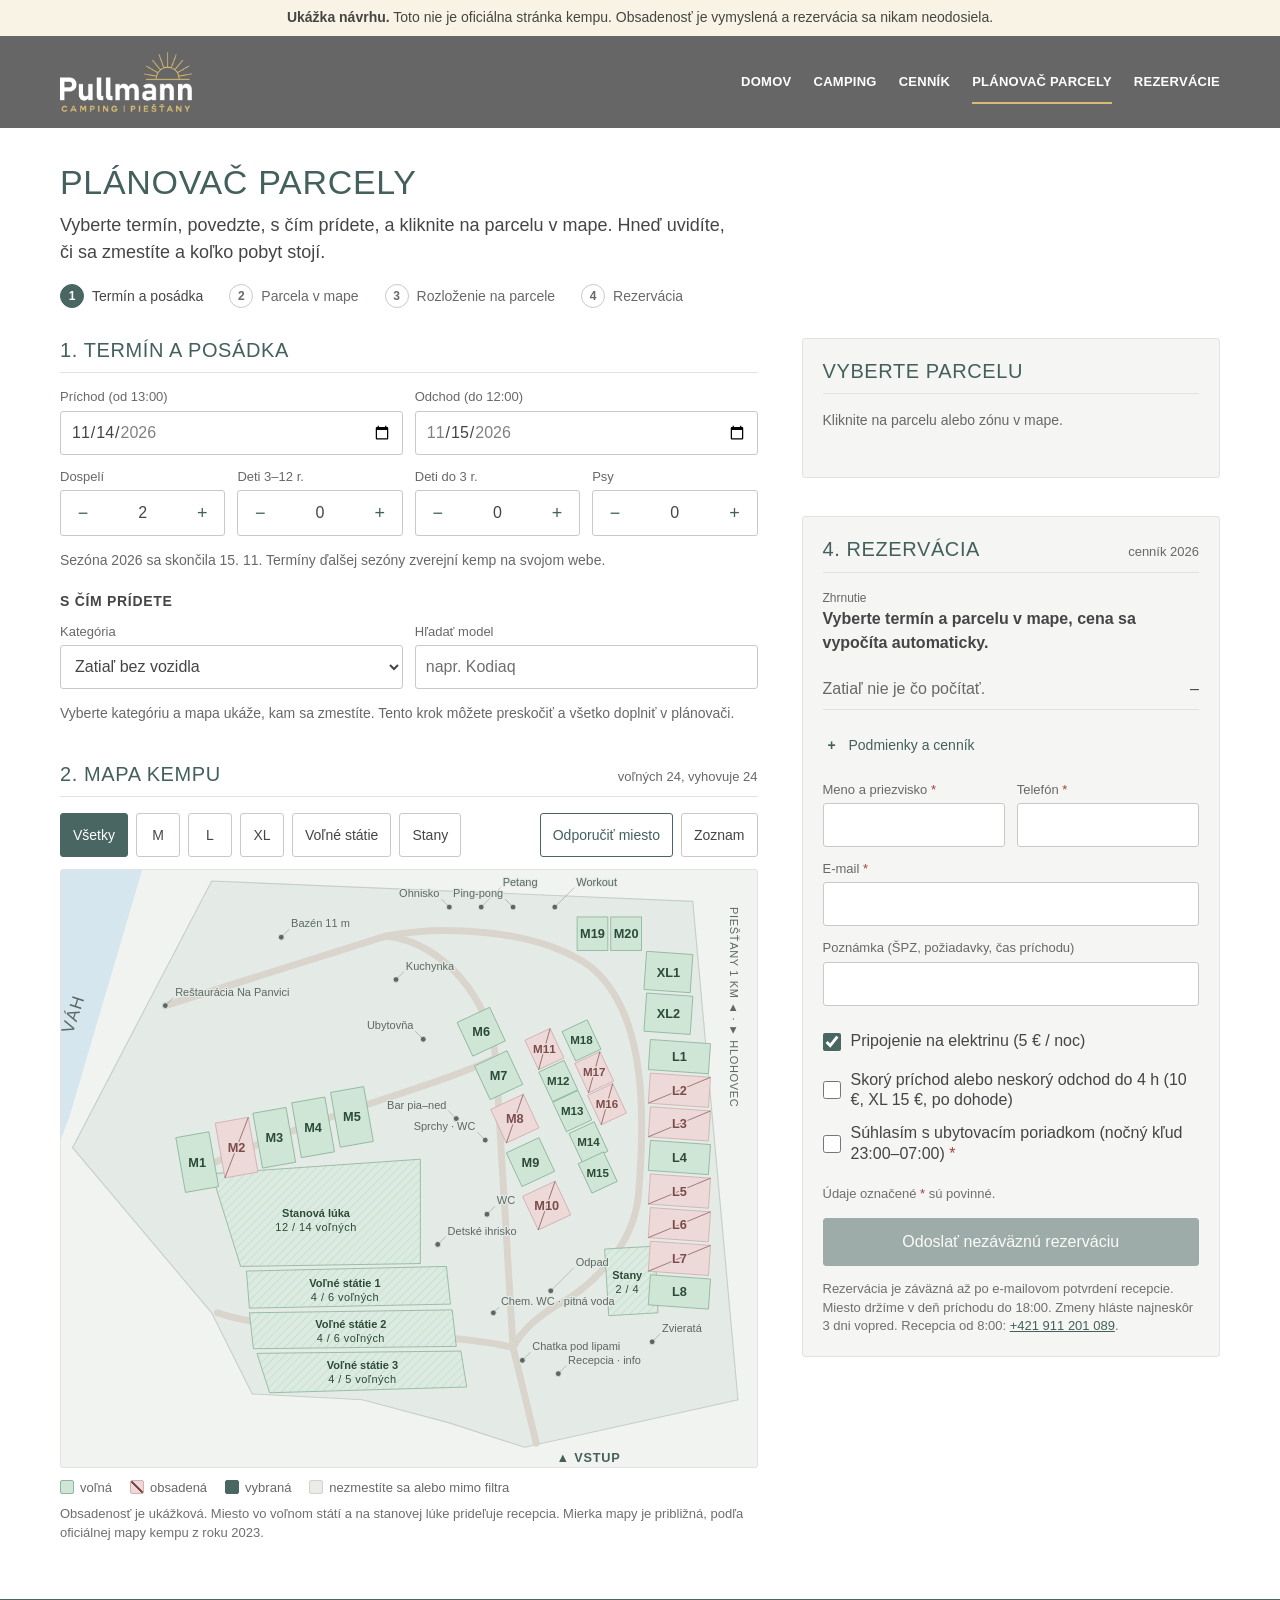
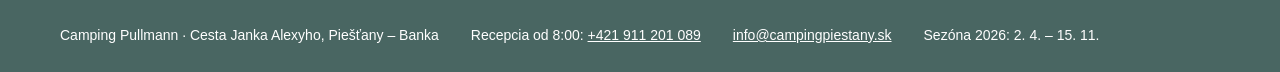
==== commit 07328709: "Ovládanie podľa pravidiel UI/UX: dotyk, čitateľnosť, Späť, vrátenie zmazania Audit stránky podľa pri" ====
--- a/index.html
+++ b/index.html
@@ -64,7 +64,7 @@
 .in{max-width:var(--max); margin-inline:auto}
 h1,h2,h3{margin:0; font-weight:500; text-transform:uppercase; text-wrap:balance; line-height:1.2}
 h1{font-size:clamp(26px,3.4vw,34px); letter-spacing:.02em; color:var(--green-text)}
-h2{font-size:19px; letter-spacing:.03em; color:var(--green-text)}
+h2{font-size:20px; letter-spacing:.03em; color:var(--green-text)}
 h3{font-size:14px; font-weight:700; letter-spacing:.05em; color:var(--fg)}
 p{margin:0}
 a{color:var(--green-text)}
@@ -73,11 +73,19 @@
 .small{font-size:14px}
 .note{font-size:13px; color:var(--faint); line-height:1.45}
 button{font:inherit; color:inherit; cursor:pointer}
-input,select{font:inherit; color:var(--fg); background:var(--field); border:1px solid var(--line-strong); border-radius:var(--radius); padding:8px 10px; min-height:44px; width:100%}
+button,a,input,select,summary,label{touch-action:manipulation}
+input,select{font:inherit; font-size:16px; color:var(--fg); background:var(--field); border:1px solid var(--line-strong); border-radius:var(--radius); padding:8px 10px; min-height:44px; width:100%}
 select{appearance:auto; cursor:pointer}
 input[type=date],input[type=number]{font-variant-numeric:tabular-nums}
 input::placeholder{color:var(--faint); opacity:1}
 input:focus-visible,select:focus-visible,button:focus-visible,a:focus-visible,summary:focus-visible,[tabindex]:focus-visible{outline:2px solid var(--green-text); outline-offset:2px}
+.site a:focus-visible,.site-foot a:focus-visible,.toast button:focus-visible{outline-color:#fff}
+input[aria-invalid="true"]{border-color:var(--bad); box-shadow:inset 0 0 0 1px var(--bad)}
+.req{color:var(--bad)}
+.skip{position:absolute; left:-9999px; top:8px; z-index:100; min-height:44px; display:inline-flex; align-items:center; padding:8px 14px; background:var(--paper); color:var(--green-text); border:2px solid var(--green-text); border-radius:var(--radius)}
+.skip:focus{left:var(--gutter)}
+.embed .skip{display:none}
+.intro:focus{outline:none}
 label{display:grid; gap:5px; align-content:end; font-size:13px; line-height:1.25; color:var(--muted)}
 
 /* ---------- Notice, header and footer (as on the camp's site) ---------- */
@@ -87,7 +95,7 @@
 .brand{display:flex; align-items:center; min-height:40px}
 .brand img{height:60px; width:auto; display:block}
 .site nav{display:flex; gap:2px 22px; flex-wrap:wrap}
-.site nav a{color:#fff; font-size:13px; font-weight:700; letter-spacing:.02em; text-transform:uppercase; text-decoration:none; padding-block:12px 10px; border-bottom:2px solid transparent}
+.site nav a{color:#fff; font-size:13px; font-weight:700; letter-spacing:.02em; text-transform:uppercase; text-decoration:none; padding-block:13px 11px; border-bottom:2px solid transparent}
 .site nav a.cur{border-bottom-color:var(--gold)}
 @media (hover:hover){ .site nav a:hover{border-bottom-color:rgba(255,255,255,.7)} }
 @media (max-width:700px){
@@ -99,7 +107,7 @@
 .site-foot{background:var(--green); color:#fff; margin-inline:calc(-1 * var(--gutter)); padding-inline:var(--gutter); font-size:14px}
 .site-foot .in{display:flex; gap:8px 32px; flex-wrap:wrap; padding-block:26px}
 .site-foot a{color:#fff}
-@media (max-width:1000px){ .site-foot .in{padding-bottom:calc(96px + env(safe-area-inset-bottom,0px))} .site-foot a{display:inline-block; padding-block:10px} }
+@media (max-width:1000px){ .site-foot .in{row-gap:0; padding-bottom:calc(96px + env(safe-area-inset-bottom,0px))} .site-foot a{display:inline-block; padding-block:12px} }
 
 /* inside the camp's own site (?embed=1) the host page brings the header and the footer */
 .embed .site,.embed .site-foot{display:none}
@@ -108,7 +116,7 @@
 
 /* ---------- Intro and steps ---------- */
 .intro{padding-block:34px 0}
-.lead{margin-top:10px; max-width:68ch; font-size:17px}
+.lead{margin-top:10px; max-width:68ch; font-size:18px}
 .steps{list-style:none; margin:18px 0 0; padding:0; display:flex; flex-wrap:wrap; gap:8px 26px; font-size:14px; color:var(--muted)}
 .step{display:flex; align-items:center; gap:8px}
 .step .n{width:24px; height:24px; flex:none; border-radius:50%; border:1px solid var(--line-strong); display:grid; place-items:center; font-size:12px; font-weight:700; font-variant-numeric:tabular-nums}
@@ -137,21 +145,28 @@
 .num button{background:transparent; border:0; min-height:44px; font-size:18px; color:var(--green-text)}
 @media (hover:hover){ .num button:hover{background:var(--green-soft)} }
 .num output{display:grid; place-items:center; font-size:16px; color:var(--fg); font-variant-numeric:tabular-nums}
-.toggle{display:flex; align-items:center; gap:10px; min-height:40px; padding-block:6px; cursor:pointer; color:var(--fg); font-size:15px; line-height:1.3}
+.toggle{display:flex; align-items:center; gap:10px; min-height:44px; padding-block:6px; cursor:pointer; color:var(--fg); font-size:16px; line-height:1.3}
 .toggle input{width:18px; height:18px; min-height:0; margin:0; flex:none; accent-color:var(--green)}
-.btn{border:1px solid var(--line-strong); background:var(--paper); color:var(--fg); padding:9px 16px; border-radius:var(--radius); min-height:44px; font-size:15px; display:inline-flex; align-items:center; justify-content:center; gap:8px; text-decoration:none}
+.btn{border:1px solid var(--line-strong); background:var(--paper); color:var(--fg); padding:9px 16px; border-radius:var(--radius); min-height:44px; font-size:16px; display:inline-flex; align-items:center; justify-content:center; gap:8px; text-decoration:none}
 @media (hover:hover){ .btn:hover{background:var(--green-soft)} }
 .btn.primary{background:var(--green); color:#fff; border-color:var(--green)}
 @media (hover:hover){ .btn.primary:hover{background:var(--green-deep); border-color:var(--green-deep)} }
+.btn.accent{border-color:var(--green); color:var(--green-text)}
 .btn.light{background:#fff; color:#344946; border-color:#fff}
 @media (hover:hover){ .btn.light:hover{background:#ecefee} }
-.btn.icon{min-width:44px; padding:0; background:transparent; color:#fff; border-color:rgba(255,255,255,.45)}
+.btn.icon{min-width:44px; padding:0; display:inline-grid; place-items:center; background:transparent; color:#fff; border-color:rgba(255,255,255,.45)}
 @media (hover:hover){ .btn.icon:hover{background:rgba(255,255,255,.14)} }
 .btn[disabled]{opacity:.5; cursor:not-allowed}
-.btn.sm{min-height:40px; padding:6px 12px; font-size:14px}
+.btn.sm{min-height:44px; padding:6px 12px; font-size:14px}
 .btn.wide{width:100%; min-height:48px; font-size:16px}
 .btnrow{display:flex; gap:8px; flex-wrap:wrap}
-.err{color:var(--bad); font-size:14px}
+.err{color:var(--bad); font-size:14px} .err.end{text-align:right}
+.pb > .err{margin-top:-8px}
+.ico{width:20px; height:20px; display:block; fill:none; stroke:currentColor; stroke-width:2; stroke-linecap:round; stroke-linejoin:round; pointer-events:none}
+/* every control answers a press, and changes of state are eased, not snapped */
+.btn,.fchips button,.card,.tab,.num button,.placed .pr,.placed .pr button,.zoom button,.obtools button,input,select{transition:background-color .15s ease-out,border-color .15s ease-out,color .15s ease-out,box-shadow .15s ease-out}
+.btn:active,.fchips button:active,.tab:active,.num button:active,.card:active,.placed .pr button:active,.zoom button:active,.obtools button:active,.toast button:active{filter:brightness(.93)}
+.btn[disabled]:active{filter:none}
 
 /* ---------- Three models of a category, drawn nose-up at one common scale ---------- */
 .cards{display:grid; grid-template-columns:repeat(3,minmax(0,1fr)); gap:8px}
@@ -169,27 +184,30 @@
 .card .cg{fill:none; stroke:var(--line); stroke-width:1px; vector-effect:non-scaling-stroke}
 #sec-date .card svg{height:150px}
 .pl-dims{display:grid; grid-template-columns:1fr 1fr auto; gap:8px; align-items:end}
-@media (max-width:600px){ .card{padding-inline:4px} .card .dm{font-size:11px; letter-spacing:-.02em} }
+@media (max-width:600px){ .card{padding-inline:4px} .card .dm{letter-spacing:-.01em} }
 
 /* ---------- Map of the camp ---------- */
 #sec-map{position:relative}
 .mapbar{display:flex; gap:10px 12px; flex-wrap:wrap; align-items:center; justify-content:space-between; margin-bottom:12px}
-.fchips{display:flex; gap:6px; flex-wrap:wrap}
-.fchips button{border:1px solid var(--line-strong); background:var(--paper); min-height:40px; min-width:40px; padding:6px 12px; border-radius:var(--radius); font-size:14px; color:var(--fg)}
+.fchips{display:flex; gap:8px; flex-wrap:wrap}
+.fchips button{border:1px solid var(--line-strong); background:var(--paper); min-height:44px; min-width:44px; padding:6px 12px; border-radius:var(--radius); font-size:14px; color:var(--fg)}
 @media (hover:hover){ .fchips button:hover{background:var(--green-soft)} }
 .fchips button.on{background:var(--green); color:#fff; border-color:var(--green)}
 .mapbtns{display:flex; gap:8px; flex-wrap:wrap}
-@media (max-width:430px){ .fchips{gap:5px} .fchips button{padding-inline:8px; font-size:13px} }   /* all six types on one line */
+@media (max-width:430px){   /* a phone: six types as a tidy 3 × 2 grid, the two buttons share a row */
+  .fchips{display:grid; grid-template-columns:repeat(3,minmax(0,1fr)); width:100%}
+  .mapbtns{width:100%} .mapbtns .btn{flex:1}
+}
 .mapbox{position:relative; overflow-x:auto; background:var(--m-ground); border:1px solid var(--line); border-radius:var(--radius)}
 .mapbox svg{display:block; width:100%; height:auto; max-width:100%; touch-action:manipulation}
-@media (max-width:700px){ .mapbox svg{min-width:820px; max-width:none} }
+@media (max-width:700px){ .mapbox svg{min-width:910px; max-width:none} }   /* wide enough for every pitch to be a 44 px touch target */
 .outline{fill:var(--m-camp); stroke:var(--m-camp-line); stroke-width:2}
 .water{fill:var(--m-water); stroke:none}
 .road{fill:none; stroke:var(--m-road); stroke-width:12; stroke-linecap:round; stroke-linejoin:round}
 .maplabel{fill:var(--m-ink); font-weight:500; text-transform:uppercase; letter-spacing:.06em}
 .mapsub{fill:var(--m-ink); letter-spacing:.04em}
 .mapgold{fill:var(--green-text); font-weight:700}
-.fac text{fill:var(--m-ink); font-size:12.5px; letter-spacing:.04em; text-transform:uppercase; pointer-events:none; paint-order:stroke; stroke:var(--m-camp); stroke-width:3px; stroke-linejoin:round}
+.fac text{fill:var(--m-ink); font-size:19px; pointer-events:none; paint-order:stroke; stroke:var(--m-camp); stroke-width:4px; stroke-linejoin:round}
 .fac circle{fill:var(--m-ink); stroke:var(--m-camp); stroke-width:1.5}
 .fac line{stroke:var(--m-ink); stroke-width:1; opacity:.6}
 .hz{fill:var(--m-zone)} .hl{stroke:var(--m-zone-hatch); stroke-width:1.6}
@@ -198,18 +216,20 @@
 .plot text{fill:var(--m-free-ink); font-weight:700; font-size:22px; pointer-events:none; text-anchor:middle; dominant-baseline:central}
 .plot.zone path,.plot.zone rect{fill:url(#hatch)}
 .plot.zone text{font-size:19px}
-.plot.zone .zcount{font-weight:400; letter-spacing:.02em}
+.plot.zone .zcount{font-weight:400; font-size:19px}
+.plot .bx{display:none; pointer-events:none}
 @media (hover:hover){ .plot:hover rect,.plot:hover path{stroke:var(--m-sel); stroke-width:2.6} }
 .plot.busy{cursor:not-allowed}
 .plot.busy rect,.plot.busy path{fill:var(--m-busy); stroke:var(--m-busy-line)}
-.plot.busy text{fill:var(--m-busy-ink)}
+.plot.busy text{fill:var(--m-busy-ink); paint-order:stroke; stroke:var(--m-busy); stroke-width:5px; stroke-linejoin:round}
+.plot.busy .bx{display:block; stroke:var(--m-busy-ink); stroke-opacity:.75; stroke-width:1.5}   /* taken: crossed out, not only tinted */
 .plot.dim rect,.plot.dim path{fill:var(--m-dim); stroke:var(--m-dim-line)}
 .plot.dim text{fill:var(--m-dim-ink)}
 .plot.sel rect,.plot.sel path{fill:var(--m-sel); stroke:var(--m-sel); stroke-width:2.6}
 .plot.sel text{fill:var(--m-sel-ink)}
 .legend{display:flex; gap:6px 18px; flex-wrap:wrap; margin-top:10px; font-size:13px; color:var(--muted)}
 .legend i{display:inline-block; width:14px; height:14px; border:1px solid var(--m-free-line); vertical-align:-2px; margin-right:6px; border-radius:2px; background:var(--m-free)}
-.legend i.busy{background:var(--m-busy); border-color:var(--m-busy-line)}
+.legend i.busy{background:linear-gradient(to top right,transparent calc(50% - .8px),var(--m-busy-ink) calc(50% - .8px),var(--m-busy-ink) calc(50% + .8px),transparent calc(50% + .8px)),var(--m-busy); border-color:var(--m-busy-line)}
 .legend i.sel{background:var(--m-sel); border-color:var(--m-sel)}
 .legend i.dim{background:var(--m-dim); border-color:var(--m-dim-line)}
 .mapnote{font-size:13px; color:var(--faint); margin-top:6px}
@@ -246,7 +266,7 @@
 .summ .list span{border:1px solid var(--line-strong); background:var(--paper); border-radius:var(--radius); padding:3px 9px; font-size:13px}
 .summ .list span.bad{border-color:var(--bad); color:var(--bad); background:var(--bad-soft)}
 #openPlanner{margin-top:14px}
-.verdict{display:flex; align-items:center; gap:10px; padding:10px 12px; background:var(--ok-soft); color:var(--ok); font-weight:700; font-size:15px; line-height:1.35; border-radius:var(--radius)}
+.verdict{display:flex; align-items:center; gap:10px; padding:10px 12px; background:var(--ok-soft); color:var(--ok); font-weight:700; font-size:16px; line-height:1.35; border-radius:var(--radius)}
 .verdict.bad{background:var(--bad-soft); color:var(--bad)}
 .verdict.warn{background:var(--warn-soft); color:var(--warn)}
 .verdict svg{width:18px; height:18px; flex:none}
@@ -255,11 +275,11 @@
 .bsum div:last-child{grid-column:1/-1}
 .bsum small{display:block; font-size:12px; color:var(--muted)}
 .bsum b{font-weight:700; overflow-wrap:anywhere}
-table{width:100%; border-collapse:collapse; font-size:15px}
+table{width:100%; border-collapse:collapse; font-size:16px}
 #price td{padding:8px 0; vertical-align:top; border-bottom:1px solid var(--line)}
 #price td:last-child{text-align:right; white-space:nowrap; padding-left:12px; font-variant-numeric:tabular-nums}
 #price tr.total td{border-bottom:0; font-size:20px; font-weight:700; padding-top:12px; color:var(--green-text)}
-details.more summary{cursor:pointer; font-size:14px; color:var(--green-text); min-height:40px; display:flex; align-items:center; gap:8px; list-style:none}
+details.more summary{cursor:pointer; font-size:14px; color:var(--green-text); min-height:44px; display:flex; align-items:center; gap:8px; list-style:none}
 details.more summary::-webkit-details-marker{display:none}
 details.more summary::before{content:"+"; width:18px; text-align:center; font-weight:700}
 details.more[open] summary::before{content:"−"}
@@ -274,10 +294,14 @@
 .sticky b{font-size:20px; color:var(--green-text); font-variant-numeric:tabular-nums}
 .sticky .s1 small{display:block; font-size:12px; color:var(--muted); white-space:nowrap; overflow:hidden; text-overflow:ellipsis}
 @media (max-width:1000px){ .sticky{display:flex} }
-.toast{position:fixed; left:50%; bottom:calc(84px + env(safe-area-inset-bottom,0px)); transform:translateX(-50%); z-index:80; width:max-content; max-width:min(92vw,520px); background:var(--head-2); color:#fff; border:1px solid rgba(255,255,255,.16); border-radius:var(--radius); padding:10px 14px; font-size:15px; line-height:1.35; box-shadow:var(--shadow); text-align:center; text-wrap:balance}
+.toast{position:fixed; left:50%; bottom:calc(84px + env(safe-area-inset-bottom,0px)); transform:translateX(-50%); z-index:80; width:max-content; max-width:min(92vw,520px); background:var(--head-2); color:#fff; border:1px solid rgba(255,255,255,.28); border-radius:var(--radius); padding:10px 14px; font-size:16px; line-height:1.35; box-shadow:var(--shadow); text-align:center; text-wrap:balance; display:flex; align-items:center; justify-content:center; gap:12px; animation:toastIn .18s ease-out}
+.planner:not([hidden]) ~ .toast{bottom:calc(16px + env(safe-area-inset-bottom,0px))}   /* no price bar inside the planner */
+.toast button{flex:none; min-height:44px; padding:6px 12px; background:transparent; color:#fff; border:1px solid rgba(255,255,255,.55); border-radius:var(--radius); font-size:14px; font-weight:700; white-space:nowrap}
+@keyframes toastIn{from{opacity:0; transform:translate(-50%,8px)} to{opacity:1; transform:translate(-50%,0)}}
+@keyframes plIn{from{opacity:0; transform:translateY(10px)} to{opacity:1; transform:none}}
 
 /* ---------- Full-screen parcel planner ---------- */
-.planner{position:fixed; inset:0; z-index:50; background:var(--bg); display:grid; grid-template-rows:auto minmax(0,1fr); padding-top:env(safe-area-inset-top,0px)}
+.planner{position:fixed; inset:0; z-index:50; background:var(--bg); display:grid; grid-template-rows:auto minmax(0,1fr); padding-top:env(safe-area-inset-top,0px); animation:plIn .2s ease-out}
 .pl-head{display:flex; justify-content:space-between; align-items:center; gap:12px; padding:10px var(--gutter); background:var(--head-2); color:#fff}
 .pl-head h2{color:#fff; font-size:clamp(17px,2vw,20px)}
 .pl-title{min-width:0; display:grid; gap:2px}
@@ -291,11 +315,11 @@
 .pl-sec{padding:16px 18px; border-bottom:1px solid var(--line); display:grid; gap:10px}
 .pl-sec h3{color:var(--green-text)}
 .tabs{display:grid; grid-template-columns:1fr 1fr; border:1px solid var(--line-strong); border-radius:var(--radius); overflow:hidden; background:var(--paper)}
-.tab{border:0; background:transparent; min-height:42px; font-size:15px; color:var(--muted)}
+.tab{border:0; background:transparent; min-height:44px; font-size:16px; color:var(--muted)}
 .tab.on{background:var(--green); color:#fff}
 .sechead{display:flex; justify-content:space-between; align-items:center; gap:8px; flex-wrap:wrap}
-.sechead .mini{display:flex; gap:6px}
-details.settings summary{list-style:none; cursor:pointer; display:flex; align-items:baseline; align-content:center; gap:10px; flex-wrap:wrap; min-height:40px}
+.sechead .mini{display:flex; gap:8px}
+details.settings summary{list-style:none; cursor:pointer; display:flex; align-items:baseline; align-content:center; gap:10px; flex-wrap:wrap; min-height:44px}
 details.settings summary::-webkit-details-marker{display:none}
 details.settings summary::before{content:"+"; color:var(--green-text); font-weight:700; width:14px; text-align:center}
 details.settings[open] summary::before{content:"−"}
@@ -311,20 +335,20 @@
 .placed .pr b{font-weight:700; min-width:0; overflow-wrap:anywhere; line-height:1.2}
 .placed .pr .no{font-size:12px; color:var(--green-text); min-width:18px; font-variant-numeric:tabular-nums}
 .placed .pr .dm{color:var(--muted); font-size:12px; white-space:nowrap; font-variant-numeric:tabular-nums}
-.placed .pr button{border:1px solid var(--line-strong); background:var(--paper); min-width:40px; min-height:40px; border-radius:var(--radius); font-size:15px; color:var(--green-text)}
+.placed .pr button{border:1px solid var(--line-strong); background:var(--paper); min-width:44px; min-height:44px; border-radius:var(--radius); color:var(--green-text); display:grid; place-items:center; padding:0}
 @media (hover:hover){ .placed .pr button:hover{background:var(--green-soft)} }
 .empty{color:var(--faint); font-size:14px}
 .srclist p{font-size:13px; margin:0 0 8px; color:var(--muted); line-height:1.9}
 .srclist b{color:var(--fg)}
 .srclist a{padding-block:3px}
-.obtools{position:absolute; display:flex; gap:2px; background:var(--head-2); border:1px solid rgba(255,255,255,.28); border-radius:22px; padding:2px; box-shadow:var(--shadow); z-index:3; transform:translate(-50%,-100%)}
-.obtools button{border:0; background:transparent; color:#fff; min-width:40px; min-height:40px; border-radius:50%; font-size:17px}
+.obtools{position:absolute; display:flex; gap:4px; background:var(--head-2); border:1px solid rgba(255,255,255,.28); border-radius:26px; padding:3px; box-shadow:var(--shadow); z-index:3; transform:translate(-50%,-100%)}
+.obtools button{border:0; background:transparent; color:#fff; min-width:44px; min-height:44px; border-radius:50%; display:grid; place-items:center; padding:0}
 @media (hover:hover){ .obtools button:hover{background:rgba(255,255,255,.16)} }
 .obtools button[data-act="del"]{color:#ffb9b6}
-.zoom{position:absolute; right:12px; bottom:12px; display:grid; gap:4px; z-index:2}
-.zoom button{width:40px; height:40px; border-radius:var(--radius); border:1px solid rgba(255,255,255,.4); background:var(--bp-deep); color:#fff; font-size:18px}
+.zoom{position:absolute; right:12px; bottom:12px; display:grid; gap:8px; z-index:2}
+.zoom button{width:44px; height:44px; border-radius:var(--radius); border:1px solid rgba(255,255,255,.4); background:var(--bp-deep); color:#fff; display:grid; place-items:center; padding:0}
 @media (hover:hover){ .zoom button:hover{background:var(--head-2)} }
-.pl-hint{position:absolute; left:12px; bottom:12px; font-size:12px; line-height:1.5; color:#fff; background:var(--bp-deep); padding:6px 12px; border-radius:var(--radius); max-width:calc(100% - 84px); pointer-events:none}
+.pl-hint{position:absolute; left:12px; bottom:12px; font-size:12px; line-height:1.5; color:#fff; background:var(--bp-deep); padding:6px 12px; border-radius:var(--radius); max-width:calc(100% - 88px); pointer-events:none}
 @media (max-width:900px){
   .pl-head{display:grid; grid-template-columns:minmax(0,1fr) auto; align-items:center; gap:2px 12px; padding-inline:16px}
   .pl-title{display:contents}
@@ -333,7 +357,7 @@
   .pl-actions{grid-column:2; grid-row:1 / span 2}
   .pl-meta{grid-column:1 / -1; grid-row:3; white-space:normal}
   .pl-title .k3{display:none}
-  .pl-body{grid-template-columns:1fr; grid-template-rows:minmax(0,44vh) minmax(0,1fr)}
+  .pl-body{grid-template-columns:1fr; grid-template-rows:minmax(0,44vh) minmax(0,1fr); grid-template-rows:minmax(0,44dvh) minmax(0,1fr)}
   .pl-side{border-left:0; border-top:1px solid var(--line)}
   .pl-dims{grid-template-columns:1fr 1fr} .pl-dims button{grid-column:1/-1}
   .pl-hint{display:none}
@@ -398,11 +422,12 @@
 .card .ob .k{fill:var(--ink)}
 .card .ob .s{fill:rgba(217,188,115,.22); stroke:var(--gold-text)}
 
-@media (prefers-reduced-motion:reduce){ *{transition:none!important} }
+@media (prefers-reduced-motion:reduce){ *{transition:none!important; animation:none!important; scroll-behavior:auto!important} }
 </style>
 </head>
 <body>
 <div class="wrap">
+  <a class="skip" href="#planovac">Preskočiť na obsah</a>
   <p class="demo" role="note"><b>Ukážka návrhu.</b> Toto nie je oficiálna stránka kempu. Obsadenosť je vymyslená a rezervácia sa nikam neodosiela.</p>
 
   <header class="site">
@@ -421,7 +446,7 @@
   </header>
 
   <main class="in">
-    <section class="intro" id="planovac">
+    <section class="intro" id="planovac" tabindex="-1">
       <h1>Plánovač parcely</h1>
       <p class="lead">Vyberte termín, povedzte, s čím prídete, a kliknite na parcelu v mape. Hneď uvidíte, či sa zmestíte a koľko pobyt stojí.</p>
       <ol class="steps" aria-label="Postup">
@@ -452,7 +477,7 @@
             <h3 class="sub">S čím prídete</h3>
             <div class="row c2">
               <label><span>Kategória</span><select id="qCat"></select></label>
-              <label><span>Hľadať model</span><input id="qSearch" placeholder="Kodiaq, karavan, SUV…" autocomplete="off" enterkeyhint="search"></label>
+              <label><span>Hľadať model</span><input id="qSearch" placeholder="napr. Kodiaq" autocomplete="off" enterkeyhint="search"></label>
             </div>
             <div class="cards" id="qCards" role="group" aria-label="Tri modely na porovnanie" hidden></div>
             <div class="pl-dims" id="qDims" hidden>
@@ -468,7 +493,7 @@
           <div class="ph"><h2>2. Mapa kempu</h2><span class="tag" id="mapTag">kliknite na parcelu</span></div>
           <div class="mapbar">
             <div class="fchips" id="fType" role="group" aria-label="Typ miesta"><button type="button" data-f="all" class="on">Všetky</button><button type="button" data-f="M">M</button><button type="button" data-f="L">L</button><button type="button" data-f="XL">XL</button><button type="button" data-f="V">Voľné státie</button><button type="button" data-f="S">Stany</button></div>
-            <span class="mapbtns"><button class="btn sm primary" id="recBtn" type="button">Odporučiť miesto</button><button class="btn sm" id="viewToggle" type="button" aria-pressed="false">Zoznam</button></span>
+            <span class="mapbtns"><button class="btn sm accent" id="recBtn" type="button">Odporučiť miesto</button><button class="btn sm" id="viewToggle" type="button" aria-pressed="false">Zoznam</button></span>
           </div>
           <p class="mapnote mobhint" id="mapHint">Mapu posúvajte prstom do strán.</p>
           <div class="mapbox" id="mapbox"></div>
@@ -480,7 +505,7 @@
             <span><i class="sel"></i>vybraná</span>
             <span><i class="dim"></i>nezmestíte sa alebo mimo filtra</span>
           </div>
-          <p class="mapnote">Obsadenosť je ukážková. Miesto vo voľnom státí a na stanovej lúke prideľuje recepcia.</p>
+          <p class="mapnote">Obsadenosť je ukážková. Miesto vo voľnom státí a na stanovej lúke prideľuje recepcia. Mierka mapy je približná, podľa oficiálnej mapy kempu z roku 2023.</p>
         </section>
       </div>
 
@@ -511,16 +536,17 @@
             <form id="bookForm" novalidate>
               <div class="pb">
                 <div class="row c2">
-                  <label><span>Meno a priezvisko</span><input id="fName" autocomplete="name" required></label>
-                  <label><span>Telefón</span><input id="fPhone" type="tel" autocomplete="tel" required></label>
+                  <label><span>Meno a priezvisko<span class="req" aria-hidden="true"> *</span></span><input id="fName" autocomplete="name" required></label>
+                  <label><span>Telefón<span class="req" aria-hidden="true"> *</span></span><input id="fPhone" type="tel" autocomplete="tel" required></label>
                 </div>
-                <label><span>E-mail</span><input id="fMail" type="email" autocomplete="email" required></label>
+                <label><span>E-mail<span class="req" aria-hidden="true"> *</span></span><input id="fMail" type="email" autocomplete="email" required></label>
                 <label><span>Poznámka (ŠPZ, požiadavky, čas príchodu)</span><input id="fNote"></label>
                 <div>
                   <label class="toggle"><input type="checkbox" id="fElec" checked> Pripojenie na elektrinu (5 € / noc)</label>
                   <label class="toggle"><input type="checkbox" id="fEarly"> Skorý príchod alebo neskorý odchod do 4 h (10 €, XL 15 €, po dohode)</label>
-                  <label class="toggle"><input type="checkbox" id="fRules" required> Súhlasím s ubytovacím poriadkom (nočný kľud 23:00–07:00)</label>
+                  <label class="toggle"><input type="checkbox" id="fRules" required> <span>Súhlasím s ubytovacím poriadkom (nočný kľud 23:00–07:00)<span class="req" aria-hidden="true"> *</span></span></label>
                 </div>
+                <p class="note">Údaje označené <span class="req" aria-hidden="true">*</span> sú povinné.</p>
                 <p class="err" id="fErr" role="alert" hidden></p>
                 <button class="btn primary wide" type="submit" id="sendBtn">Odoslať nezáväznú rezerváciu</button>
                 <p class="note">Rezervácia je záväzná až po e-mailovom potvrdení recepcie. Miesto držíme v deň príchodu do 18:00. Zmeny hláste najneskôr 3 dni vopred. Recepcia od 8:00: <a class="mono" href="tel:+421911201089">+421 911 201 089</a>.</p>
@@ -546,13 +572,13 @@
 <div class="planner" id="planner" hidden role="dialog" aria-modal="true" aria-labelledby="plTitle">
   <div class="pl-head">
     <div class="pl-title"><div class="eyebrow">3. Rozloženie<span class="k3"> na parcele</span></div><h2 id="plTitle">Parcela</h2><div class="pl-meta" id="plMeta"></div></div>
-    <div class="pl-actions"><button class="btn light" id="plDone" type="button">Hotovo, pokračovať</button><button class="btn icon" id="plClose" type="button" aria-label="Zavrieť plánovač">✕</button></div>
+    <div class="pl-actions"><button class="btn light" id="plDone" type="button">Hotovo, pokračovať</button><button class="btn icon" id="plClose" type="button" aria-label="Zavrieť plánovač" data-ico="x"></button></div>
   </div>
   <div class="pl-body">
     <div class="pl-stage">
       <div class="plan" id="plan"></div>
-      <div class="obtools" id="obtools" hidden><button type="button" data-act="rot" title="Otočiť o 90° (R)" aria-label="Otočiť o 90 stupňov">⟳</button><button type="button" data-act="dup" title="Duplikovať" aria-label="Duplikovať">⧉</button><button type="button" data-act="del" title="Zmazať (Delete)" aria-label="Zmazať">✕</button></div>
-      <div class="zoom"><button type="button" id="zIn" aria-label="Priblížiť">+</button><button type="button" id="zOut" aria-label="Oddialiť">−</button><button type="button" id="zReset" aria-label="Zobraziť celú parcelu">⤢</button></div>
+      <div class="obtools" id="obtools" hidden><button type="button" data-act="rot" title="Otočiť o 90° (R)" aria-label="Otočiť o 90 stupňov" data-ico="rot"></button><button type="button" data-act="dup" title="Duplikovať" aria-label="Duplikovať" data-ico="dup"></button><button type="button" data-act="del" title="Zmazať (Delete)" aria-label="Zmazať" data-ico="x"></button></div>
+      <div class="zoom"><button type="button" id="zIn" aria-label="Priblížiť" data-ico="plus"></button><button type="button" id="zOut" aria-label="Oddialiť" data-ico="minus"></button><button type="button" id="zReset" aria-label="Zobraziť celú parcelu" data-ico="fit"></button></div>
       <div class="pl-hint" id="plHint">Objekt ťahajte myšou alebo prstom. Klik naň zobrazí otočenie, kópiu a zmazanie.</div>
     </div>
     <aside class="pl-side">
@@ -560,7 +586,7 @@
         <div class="tabs" role="group" aria-label="Čo pridať"><button type="button" class="tab on" data-tab="veh" aria-pressed="true">Vozidlo</button><button type="button" class="tab" data-tab="gear" aria-pressed="false">Stan a výbava</button></div>
         <div class="row c2">
           <label><span>Kategória</span><select id="vCat"></select></label>
-          <label><span>Hľadať</span><input id="vSearch" placeholder="Kodiaq, karavan, gril…" autocomplete="off" enterkeyhint="search"></label>
+          <label><span>Hľadať</span><input id="vSearch" placeholder="napr. Kodiaq" autocomplete="off" enterkeyhint="search"></label>
         </div>
         <div class="cards" id="vCards" role="group" aria-label="Tri modely na porovnanie"></div>
         <div class="pl-dims">
@@ -1243,7 +1269,12 @@
 const setHtml = (el,h) => { if(el._h!==h){ el._h=h; el.innerHTML=h; } };
 const nightsWord = n => n===1?'noc':n<5?'noci':'nocí';
 let toastT;
-function toast(msg){ const t=$('#toast'); t.hidden=false; t.textContent=msg; clearTimeout(toastT); toastT=setTimeout(()=>{ t.hidden=true; }, 4200); }
+let undoFn=null;
+function toast(msg, act){
+  const t=$('#toast'); t.hidden=false; t.textContent=msg; undoFn=act ? act.fn : null;
+  if(act){ const b=document.createElement('button'); b.type='button'; b.textContent=act.label; b.addEventListener('click', ()=>{ const kb=document.activeElement===b; t.hidden=true; undoFn=null; act.fn(); if(kb && plannerOpen){ const n=$('#placedWrap .pr')||$('#plClose'); if(n) n.focus({preventScroll:true}); } }); t.appendChild(b); }
+  clearTimeout(toastT); toastT=setTimeout(()=>{ t.hidden=true; undoFn=null; }, act ? 7000 : 4200);
+}
 
 /* ---------- Parcel types (real data from campingpiestany.sk; M is "cca 75–80 m²" on the camp site, planned here as 7 × 11 m) ---------- */
 const TYPES = {
@@ -1272,7 +1303,7 @@
   {id:'VS2',type:'V',name:'Voľné státie 2',pts:'705,1000 1055,995 1062,1058 712,1062', lx:880, ly:1030, cap:6},
   {id:'VS3',type:'V',name:'Voľné státie 3',pts:'718,1070 1070,1066 1080,1128 740,1138', lx:900, ly:1100, cap:5},
   {id:'ST1',type:'S',name:'Stanová lúka',pts:'640,760 1000,735 1000,915 690,920', lx:820, ly:838, cap:14},
-  {id:'ST2',type:'S',name:'Stany',pts:'1318,890 1405,885 1410,1000 1325,1005', lx:1364, ly:945, cap:4, fs:15}
+  {id:'ST2',type:'S',name:'Stany',pts:'1318,890 1405,885 1410,1000 1325,1005', lx:1357, ly:945, cap:4, short:true}
 ];
 const FACIL = [ // [name, x, y, side L/R, leader length]
   ['Bazén 11 m',760,352],['Reštaurácia Na Panvici',560,470],['Kuchynka',958,425],['Ubytovňa',1005,528,'L'],
@@ -1400,6 +1431,17 @@
 
 /* ---------- Map (static SVG built once; availability, filters and selection only toggle classes) ---------- */
 let mapBuilt = false;
+/* line icons for the tool buttons: drawn, so they look the same on every phone */
+const UI = d => '<svg class="ico" viewBox="0 0 24 24" aria-hidden="true">'+d+'</svg>';
+const IC = {
+  rot:UI('<path d="M21 12a9 9 0 1 1-9-9c2.52 0 4.93 1 6.74 2.74L21 8"/><path d="M21 3v5h-5"/>'),
+  dup:UI('<rect x="9" y="9" width="12" height="12" rx="2"/><path d="M5 15V5a2 2 0 0 1 2-2h10"/>'),
+  x:UI('<path d="M6 6l12 12M18 6 6 18"/>'),
+  fit:UI('<path d="M15 3h6v6M9 21H3v-6M21 3l-7 7M3 21l7-7"/>'),
+  plus:UI('<path d="M12 5v14M5 12h14"/>'),
+  minus:UI('<path d="M5 12h14"/>')
+};
+document.querySelectorAll('[data-ico]').forEach(b=>{ b.innerHTML=IC[b.dataset.ico]||''; });
 const ICO = {
   elec:'<svg viewBox="0 0 16 16" aria-hidden="true"><path d="M9 1 3 9h4l-1 6 7-9H9z" fill="currentColor"/></svg>',
   water:'<svg viewBox="0 0 16 16" aria-hidden="true"><path d="M8 1c3 4 5 6.5 5 9a5 5 0 0 1-10 0c0-2.5 2-5 5-9z" fill="currentColor"/></svg>',
@@ -1413,8 +1455,8 @@
 function placeLabel(id){ const z=zoneOf(id); if(z) return z.name; const p=PARCELS.find(p=>p.id===id); return p ? TYPES[p.type].name+' '+id.replace(/\D/g,'') : id; }
 function buildMap(){
   const facs = FACIL.map(f=>{ const s=f[3]==='L'?-1:1, l=f[4]||14; return '<g class="fac"><circle cx="'+f[1]+'" cy="'+f[2]+'" r="5"/><line x1="'+f[1]+'" y1="'+f[2]+'" x2="'+(f[1]+s*l)+'" y2="'+(f[2]-l)+'"/><text x="'+(f[1]+s*(l+3))+'" y="'+(f[2]-l-3)+'" text-anchor="'+(s<0?'end':'start')+'">'+esc(f[0])+'</text></g>'; }).join('');
-  const plots = PARCELS.map(p=>'<g class="plot" data-id="'+p.id+'" data-type="'+p.type+'" tabindex="0" role="button" transform="rotate('+p.rot+' '+p.cx+' '+p.cy+')"><rect x="'+(p.cx-p.w/2)+'" y="'+(p.cy-p.h/2)+'" width="'+p.w+'" height="'+p.h+'"/><text x="'+p.cx+'" y="'+p.cy+'" style="font-size:'+Math.min(22,Math.round(p.w*0.42))+'px" transform="rotate('+(-p.rot)+' '+p.cx+' '+p.cy+')">'+p.id+'</text></g>').join('');
-  const zones = ZONES.map(z=>'<g class="plot zone" data-id="'+z.id+'" data-type="'+z.type+'" tabindex="0" role="button"><path d="M'+z.pts.split(' ').join('L')+'Z"/><text x="'+z.lx+'" y="'+(z.ly-11)+'" style="font-size:'+(z.fs||19)+'px">'+esc(z.name)+'</text><text x="'+z.lx+'" y="'+(z.ly+13)+'" class="mapsub zcount" style="font-size:'+(z.fs?11:14)+'px"></text></g>').join('');
+  const plots = PARCELS.map(p=>'<g class="plot" data-id="'+p.id+'" data-type="'+p.type+'" tabindex="0" role="button" transform="rotate('+p.rot+' '+p.cx+' '+p.cy+')"><rect x="'+(p.cx-p.w/2)+'" y="'+(p.cy-p.h/2)+'" width="'+p.w+'" height="'+p.h+'"/><line class="bx" x1="'+(p.cx-p.w/2)+'" y1="'+(p.cy+p.h/2)+'" x2="'+(p.cx+p.w/2)+'" y2="'+(p.cy-p.h/2)+'"/><text x="'+p.cx+'" y="'+p.cy+'" style="font-size:'+Math.min(22,Math.round(p.w*0.42))+'px" transform="rotate('+(-p.rot)+' '+p.cx+' '+p.cy+')">'+p.id+'</text></g>').join('');
+  const zones = ZONES.map(z=>'<g class="plot zone" data-id="'+z.id+'" data-type="'+z.type+'" tabindex="0" role="button"><path d="M'+z.pts.split(' ').join('L')+'Z"/><text x="'+z.lx+'" y="'+(z.ly-10)+'">'+esc(z.name)+'</text><text x="'+z.lx+'" y="'+(z.ly+14)+'" class="mapsub zcount"></text></g>').join('');
   $('#mapbox').innerHTML = '<svg viewBox="380 236 1200 1030" role="group" aria-label="Mapa kempu Pullmann s parcelami">'
     +'<defs><pattern id="hatch" width="10" height="10" patternUnits="userSpaceOnUse" patternTransform="rotate(45)"><rect class="hz" width="10" height="10"/><line class="hl" x1="0" y1="0" x2="0" y2="10"/></pattern></defs>'
     +'<path class="water" d="M380,236 L520,236 L395,660 L380,700Z"/><text class="maplabel" x="400" y="520" font-size="30" transform="rotate(-72 400 520)">Váh</text>'
@@ -1422,8 +1464,7 @@
     +'<path class="road" d="M1160,1060 C1050,1030 760,1040 650,1000"/><path class="road" d="M1130,560 C1000,620 870,640 600,760"/><path class="road" d="M940,350 L560,470"/>'
     +'<path class="road" d="M1200,1225 L1160,1060 L1130,560 C1120,460 1040,360 940,350 C1050,330 1200,340 1290,400 C1380,470 1392,620 1376,800 C1366,890 1290,960 1230,990 C1200,1010 1175,1030 1160,1060"/>'
     +'<text class="maplabel mapgold" x="1235" y="1258" font-size="22">▲ Vstup</text>'
-    +'<text class="maplabel" x="1535" y="300" font-size="15" transform="rotate(90 1535 300)" opacity=".7">Piešťany 1 km ◄ · ► Hlohovec</text>'
-    +'<text class="mapsub" x="430" y="1250" font-size="13">mierka približná, podľa oficiálnej mapy kempu 2023</text>'
+    +'<text class="maplabel" x="1535" y="300" font-size="19" transform="rotate(90 1535 300)">Piešťany 1 km ◄ · ► Hlohovec</text>'
     +zones+plots+facs+'</svg>';
   const tip=$('#tip'), panel=$('#sec-map'); let tipT;
   const placeTip = (x,y) => { const r=panel.getBoundingClientRect(); if(x+250>r.width) x-=264; if(y+130>r.height) y-=124; tip.style.left=Math.max(4,x)+'px'; tip.style.top=Math.max(4,y)+'px'; };
@@ -1457,7 +1498,7 @@
     const pass = passFilter(k) && (!hard || fits[k]);
     g.classList.toggle('busy', free<=0); g.classList.toggle('sel', S.parcel===id); g.classList.toggle('dim', !pass);
     g.setAttribute('aria-label', placeLabel(id)+', '+(z ? (free>0 ? 'voľných miest: '+free+' z '+z.cap : 'bez voľného miesta') : (free>0?'voľná':'obsadená'))+(pass?'':', nevyhovuje filtru')+(S.parcel===id?', vybrané miesto':''));
-    if(z) g.querySelector('.zcount').textContent = free+' / '+z.cap+' voľných';
+    if(z) g.querySelector('.zcount').textContent = free+' / '+z.cap+(z.short?'':' voľných');
     if(free>0){ freeCount++; if(pass) okCount++; }
   });
   $('#mapTag').textContent = 'voľných '+freeCount+', vyhovuje '+okCount;
@@ -1585,6 +1626,25 @@
 function rotate(uid){ const o=byId(uid); if(!o) return; const B=box(o), cx=B.x+B.w/2, cy=B.y+B.h/2; o.rot=(o.rot+90)%360; const b=box(o); o.x=snapV(cx-b.w/2); o.y=snapV(cy-b.h/2); const t=curType(), c=S.set.clear||0; if(b.w<=t.w-2*c+0.001) o.x=Math.max(c, Math.min(t.w-c-b.w, o.x)); if(b.h<=t.h-2*c+0.001) o.y=Math.max(c, Math.min(t.h-c-b.h, o.y)); clampIn(o); S.items.filter(k=>k.host===uid).forEach(k=>attach(k,o)); S.sel=uid; changed(); }
 /* move an object together with the gear attached to it */
 function moveBy(o,dx,dy){ const x0=o.x, y0=o.y; o.x=snapV(o.x+dx); o.y=snapV(o.y+dy); clampIn(o); S.items.filter(k=>k.host===o.uid).forEach(k=>{ k.x=r2(k.x+o.x-x0); k.y=r2(k.y+o.y-y0); }); }
+/* deleting and emptying can be taken back. If something else was edited in the meantime, only what was removed returns and the newer edits stay. */
+function undoable(msg, fn){
+  const before=JSON.stringify(S.items); fn();
+  const after=JSON.stringify(S.items), left={}; S.items.forEach(o=>{ left[o.uid]=1; });
+  toast(msg, {label:'Vrátiť späť', fn:()=>{
+    const old=JSON.parse(before);
+    if(JSON.stringify(S.items)===after) S.items=old;
+    else {
+      const was={}; old.forEach(o=>{ was[o.uid]=o; });
+      const gone=old.filter(o=>!left[o.uid] && !byId(o.uid)), back=uid=>gone.some(g=>g.uid===uid);
+      S.items.forEach(k=>{ const w=was[k.uid]; if(w && w.host!=null && k.host==null && back(w.host) && k.x===w.x && k.y===w.y && k.rot===w.rot) k.host=w.host; });   // gear that has not moved hangs on its vehicle again
+      S.items=S.items.concat(gone);
+      gone.forEach(o=>{ if(o.host==null) return; const h=byId(o.host), kind=CATBY[mdl(o).cat].attach; if(h && !S.items.some(k=>k!==o && k.host===h.uid && CATBY[mdl(k).cat].attach===kind)) attach(o,h); else delete o.host; });
+      if(S.items.filter(o=>o.primary).length>1) gone.forEach(o=>{ delete o.primary; });
+    }
+    S.sel=null; changed();
+  }});
+}
+function delAsk(uid){ const o=byId(uid); if(!o) return; undoable('Odstránené: '+o.name+'.', ()=>del(uid)); }
 function del(uid){ S.items=S.items.filter(i=>i.uid!==uid); S.items.forEach(k=>{ if(k.host===uid) delete k.host; }); if(S.sel===uid) S.sel=null; changed(); }
 function dup(uid){ const o=byId(uid); if(!o) return; const n=addItem(mdl(o),o.L,o.W,o.name); if(n.host==null){ n.rot=o.rot; if(!place(n)){ n.x=snapV(o.x+0.5); n.y=snapV(o.y+0.5); clampIn(n); } } changed(); }
 
@@ -1710,18 +1770,18 @@
   const keep=row ? {i:[...wrap.querySelectorAll('.pr')].indexOf(row), k:act===row ? 'sel' : act.dataset.rot!==undefined ? 'rot' : 'del'} : null;
   const back=()=>{ if(!keep) return; const rows=wrap.querySelectorAll('.pr'), r=rows[Math.min(keep.i,rows.length-1)], n=r ? (keep.k==='sel' ? r : r.querySelector('[data-'+keep.k+']')) : $('#vAdd'); if(n) n.focus({preventScroll:true}); };
   if(!S.items.length){ $('#placedWrap').innerHTML='<p class="empty">Vyberte kategóriu, kliknite na jeden z troch modelov a stlačte Pridať.</p>'; back(); return; }
-  $('#placedWrap').innerHTML = '<div class="placed">'+S.items.map((o,i)=>'<div class="pr'+(bad[o.uid]?' bad':'')+(S.sel===o.uid?' sel':'')+'" data-sel="'+o.uid+'" role="button" tabindex="0" aria-label="Označiť '+esc(o.name)+'"><span class="no">'+(i+1)+'.</span><b>'+esc(o.name)+'</b><span class="dm">'+num(o.L)+' × '+num(o.W)+' m</span><button type="button" data-rot="'+o.uid+'" aria-label="Otočiť '+esc(o.name)+'">⟳</button><button type="button" data-del="'+o.uid+'" aria-label="Zmazať '+esc(o.name)+'">✕</button></div>').join('')+'</div>';
+  $('#placedWrap').innerHTML = '<div class="placed">'+S.items.map((o,i)=>'<div class="pr'+(bad[o.uid]?' bad':'')+(S.sel===o.uid?' sel':'')+'" data-sel="'+o.uid+'" role="button" tabindex="0" aria-label="Označiť '+esc(o.name)+'"><span class="no">'+(i+1)+'.</span><b>'+esc(o.name)+'</b><span class="dm">'+num(o.L)+' × '+num(o.W)+' m</span><button type="button" data-rot="'+o.uid+'" aria-label="Otočiť '+esc(o.name)+'">'+IC.rot+'</button><button type="button" data-del="'+o.uid+'" aria-label="Zmazať '+esc(o.name)+'">'+IC.x+'</button></div>').join('')+'</div>';
   $('#placedWrap').querySelectorAll('[data-rot]').forEach(b=>b.addEventListener('click',e=>{ e.stopPropagation(); rotate(+b.dataset.rot); }));
-  $('#placedWrap').querySelectorAll('[data-del]').forEach(b=>b.addEventListener('click',e=>{ e.stopPropagation(); del(+b.dataset.del); }));
+  $('#placedWrap').querySelectorAll('[data-del]').forEach(b=>b.addEventListener('click',e=>{ e.stopPropagation(); delAsk(+b.dataset.del); }));
   $('#placedWrap').querySelectorAll('[data-sel]').forEach(r=>{ const sel=()=>{ S.sel=+r.dataset.sel; renderPlan(); }; r.addEventListener('click',sel); r.addEventListener('keydown',e=>{ if(e.target===r && (e.key==='Enter'||e.key===' ')){ e.preventDefault(); sel(); } }); });
   back();
 }
-$('#obtools').addEventListener('click', e=>{ const b=e.target.closest('button'); if(!b || S.sel==null) return; const a=b.dataset.act; if(a==='rot') rotate(S.sel); else if(a==='del'){ del(S.sel); const n=$('#placedWrap .pr')||$('#vAdd'); if(n) n.focus({preventScroll:true}); } else if(a==='dup') dup(S.sel); });
+$('#obtools').addEventListener('click', e=>{ const b=e.target.closest('button'); if(!b || S.sel==null) return; const a=b.dataset.act; if(a==='rot') rotate(S.sel); else if(a==='del'){ delAsk(S.sel); const n=$('#placedWrap .pr')||$('#vAdd'); if(n) n.focus({preventScroll:true}); } else if(a==='dup') dup(S.sel); });
 $('#zIn').addEventListener('click', ()=>{ S.view.z=Math.min(4,(S.view.z||1)*1.4); renderPlan(); });
 $('#zOut').addEventListener('click', ()=>{ S.view.z=Math.max(1,(S.view.z||1)/1.4); if(S.view.z<1.01){ S.view.z=1; S.view.cx=null; } renderPlan(); });
 $('#zReset').addEventListener('click', ()=>{ S.view={z:1,cx:null,cy:null}; renderPlan(); });
 let rsT; window.addEventListener('resize', ()=>{ clearTimeout(rsT); rsT=setTimeout(()=>{ if(plannerOpen) renderPlan(); },150); });
-$('#clearBtn').addEventListener('click',()=>{ if(!S.items.length) return; S.items=[]; S.sel=null; changed(); toast(curType().zone ? 'Plocha je prázdna.' : 'Parcela je prázdna.'); });
+$('#clearBtn').addEventListener('click',()=>{ if(!S.items.length) return; undoable(curType().zone ? 'Plocha je prázdna.' : 'Parcela je prázdna.', ()=>{ S.items=[]; S.sel=null; changed(); }); });
 $('#autoBtn').addEventListener('click',()=>{ if(!S.items.length) return; const ok=autoLayout(); changed(); if(!ok) toast('Všetko sa naraz nezmestí. Uberte výbavu alebo zvoľte väčšie miesto.'); });
 
 /* ---------- Pickers: a category and its three models drawn at one common scale ---------- */
@@ -1762,7 +1822,7 @@
   Q.hit=null; changed();
 }
 function initQuick(){
-  $('#qCat').innerHTML = catOptions(QUICKIDS, '<option value="">Bez vozidla (doplním v plánovači)</option>');
+  $('#qCat').innerHTML = catOptions(QUICKIDS, '<option value="">Zatiaľ bez vozidla</option>');
   $('#qCat').addEventListener('change', e=>{ Q.cat=e.target.value; Q.touched=true; Q.hit=null; if(!Q.cat && primary()) setPrimary(null); else renderQuick(); });
   $('#qCards').addEventListener('click', e=>{ const b=e.target.closest('.card'); if(!b) return; Q.touched=true; setPrimary(MODEL[b.dataset.mid]); const n=$('#qCards .card.on'); if(n) n.focus(); });
   $('#qSearch').addEventListener('input', e=>{ const f=findCat(e.target.value, QUICKIDS); if(f){ Q.cat=f.cat; Q.hit=f.mid||null; Q.touched=true; renderQuick(); } else if(Q.hit){ Q.hit=null; renderQuick(); } });
@@ -1809,7 +1869,7 @@
   else if(cat.attach && !hosted(it)) toast(cat.attach==='roof' ? 'Na parcele nie je auto s voľnou strechou, strešný stan preto leží samostatne. Pridajte auto a stan naň presuňte.' : 'Na parcele nie je vozidlo s voľnou pravou stranou, '+it.name+' preto stojí samostatne.');
 }
 function initPicker(){
-  $('.tabs').addEventListener('click', e=>{ const b=e.target.closest('.tab'); if(!b) return; PK.tab=b.dataset.tab; PK.mid=null; $('#vSearch').value=''; $('#vSearch').placeholder = PK.tab==='veh' ? 'Kodiaq, karavan, SUV…' : 'stan, markíza, gril…'; renderPicker(); });
+  $('.tabs').addEventListener('click', e=>{ const b=e.target.closest('.tab'); if(!b) return; PK.tab=b.dataset.tab; PK.mid=null; $('#vSearch').value=''; $('#vSearch').placeholder = PK.tab==='veh' ? 'napr. Kodiaq' : 'napr. markíza'; renderPicker(); });
   $('#vCat').addEventListener('change', e=>{ PK.cat[PK.tab]=e.target.value; PK.mid=null; renderPicker(); });
   $('#vCards').addEventListener('click', e=>{ const b=e.target.closest('.card'); if(!b) return; PK.mid=b.dataset.mid; renderPicker(); const n=$('#vCards .card.on'); if(n) n.focus(); });
   $('#vCards').addEventListener('dblclick', e=>{ if(e.target.closest('.card')) addFromPicker(); });
@@ -1827,16 +1887,38 @@
 }
 
 /* ---------- Full-screen planner ---------- */
+/* the Back button (and the back swipe on a phone) closes the planner instead of leaving the page */
+let histOpen=false, histWait=false, histT;
+function histPush(){
+  if(histOpen || histWait) return;
+  try{ history.scrollRestoration='manual'; history.pushState({planner:1},''); histOpen=true; }catch(e){}
+}
+function histPop(){
+  if(!histOpen) return;
+  histOpen=false; histWait=true; clearTimeout(histT); histT=setTimeout(()=>{ histWait=false; }, 700);
+  try{ history.back(); }catch(e){ histWait=false; }
+}
+window.addEventListener('popstate', ev=>{
+  if(histWait){   // our own step back after closing with a button
+    histWait=false;
+    try{ history.replaceState(null,'', S.parcel ? '#'+S.parcel : location.pathname+location.search); }catch(e){}
+    if(plannerOpen) histPush(); else try{ history.scrollRestoration='auto'; }catch(e){}
+    return;
+  }
+  if(plannerOpen){ histOpen=false; closePlanner(false, true); try{ history.scrollRestoration='auto'; }catch(e){} return; }
+  if(ev.state && ev.state.planner && S.parcel){ histOpen=true; openPlanner(); }   // Forward: back into the planner
+});
 function openPlanner(){
   const i=parcelInfo(); if(!i) return;
   lastFocus=document.activeElement;
   const t=i.type; $('#plTitle').textContent=i.label;
   $('#plMeta').textContent = (t.zone ? sizeText(t) : sizeText(t)+' · '+m2(t.area))+' · '+hookText(t)+' · '+fmt(t.price)+' / noc';
   $('#sShapeWrap').hidden=!t.zone;
-  $('#planner').hidden=false; plannerOpen=true; document.body.style.overflow='hidden'; $('.wrap').inert=true; $('#sticky').inert=true; S.view={z:1,cx:null,cy:null};
+  $('#planner').hidden=false; plannerOpen=true; histPush(); document.body.style.overflow='hidden'; $('.wrap').inert=true; $('#sticky').inert=true; S.view={z:1,cx:null,cy:null};
   renderPicker(); renderPlan(); setTimeout(()=>{ $('#plClose').focus(); }, 50);
 }
-function closePlanner(goBook){
+function closePlanner(goBook, fromBack){
+  if(!fromBack) histPop();
   $('#planner').hidden=true; plannerOpen=false; document.body.style.overflow=''; $('.wrap').inert=false; $('#sticky').inert=false; $('#obtools').hidden=true;
   drag=null; S.sel=null; renderPlan(); renderPrice(); persist();
   if(goBook){ $('#sec-book').scrollIntoView({behavior:matchMedia('(prefers-reduced-motion: reduce)').matches ? 'auto' : 'smooth', block:'start'}); setTimeout(()=>{ $('#fName').focus({preventScroll:true}); }, 500); }
@@ -1849,15 +1931,16 @@
   if(!plannerOpen) return;
   if(e.key==='Escape'){ closePlanner(false); return; }
   if(e.key==='Tab'){ /* keep focus inside the dialog */
-    const f=[...$('#planner').querySelectorAll('button,select,input,summary,a[href],[tabindex="0"]')].filter(el=>!el.disabled && el.offsetParent!==null); if(!f.length) return;
+    const f=[...$('#planner').querySelectorAll('button,select,input,summary,a[href],[tabindex="0"]'), ...$('#toast').querySelectorAll('button')].filter(el=>!el.disabled && el.offsetParent!==null); if(!f.length) return;   // the undo button in the toast counts too
     const first=f[0], last=f[f.length-1];
     if(e.shiftKey && document.activeElement===first){ e.preventDefault(); last.focus(); } else if(!e.shiftKey && document.activeElement===last){ e.preventDefault(); first.focus(); }
     return; }
   const tag=(e.target.tagName||'').toLowerCase(); if(tag==='input'||tag==='select'||tag==='textarea') return;
+  if((e.ctrlKey||e.metaKey) && (e.key==='z'||e.key==='Z') && undoFn){ e.preventDefault(); const f=undoFn; undoFn=null; $('#toast').hidden=true; f(); return; }
   const o=byId(S.sel); if(!o) return;
   const step=e.shiftKey ? 1 : (S.set.snap||0.25); let used=true;
   if(e.key==='ArrowLeft') moveBy(o,-step,0); else if(e.key==='ArrowRight') moveBy(o,step,0); else if(e.key==='ArrowUp') moveBy(o,0,-step); else if(e.key==='ArrowDown') moveBy(o,0,step);
-  else if(e.key==='r'||e.key==='R'){ e.preventDefault(); rotate(o.uid); return; } else if(e.key==='Delete'||e.key==='Backspace'){ e.preventDefault(); del(o.uid); return; } else used=false;
+  else if(e.key==='r'||e.key==='R'){ e.preventDefault(); rotate(o.uid); return; } else if(e.key==='Delete'||e.key==='Backspace'){ e.preventDefault(); delAsk(o.uid); return; } else used=false;
   if(used){ e.preventDefault(); changed(); }
 });
 function renderSummary(bad){
@@ -1894,6 +1977,7 @@
 }
 function crewText(){ return S.adults+' dosp.'+(S.kids?', '+S.kids+' deti 3–12 r.':'')+(S.babies?', '+S.babies+' do 3 r.':'')+(S.dogs?', psy: '+S.dogs:''); }
 function renderPrice(){
+  if(!$('#bookForm [aria-invalid]')) $('#fErr').hidden=true;   // a general error (date, place, nothing to park) goes away once the cause changes
   const c=calc(), st=$('#stPrice'), si=$('#stInfo');
   $('#st2').classList.toggle('done', !!S.parcel); $('#st3').classList.toggle('done', !!S.parcel && S.items.length>0);
   const off = c && (!inSeason() || S.dIn<todayIso());
@@ -1932,6 +2016,22 @@
 $('#fEarly').addEventListener('change', renderPrice);
 
 /* ---------- Booking request (no backend yet: the summary goes out by e-mail) ---------- */
+/* an error about one field sits right under that field; problems with the date or the place stay above the button */
+function formError(msg, sel, quiet){
+  const err=$('#fErr'); $('#bookForm').querySelectorAll('[aria-invalid]').forEach(el=>{ el.removeAttribute('aria-invalid'); el.removeAttribute('aria-describedby'); });
+  if(!msg){ err.hidden=true; return; }
+  const el=sel ? $(sel) : null, own=el && el.closest('#bookForm'), at=own ? (el.closest('.row') || el.closest('label')) : null;
+  if(at) at.insertAdjacentElement('afterend', err); else $('#sendBtn').insertAdjacentElement('beforebegin', err);
+  err.classList.toggle('end', !!(at && at.classList.contains('c2') && el.closest('label')!==at.firstElementChild));   // the field in the right column: the text sits under it
+  err.textContent=msg; err.hidden=false;
+  if(own){ el.setAttribute('aria-invalid','true'); el.setAttribute('aria-describedby','fErr'); }
+  if(el && !quiet) el.focus();
+}
+$('#bookForm').addEventListener('input', e=>{ if(e.target.getAttribute('aria-invalid')) formError(''); });
+const phoneOk = v => v.replace(/\D/g,'').length>=7, mailOk = v => /^[^@\s]+@[^@\s]+\.[^@\s]+$/.test(v);
+[['#fPhone', phoneOk, 'Telefónne číslo je príliš krátke.'], ['#fMail', mailOk, 'E-mail nemá správny tvar, napríklad meno@domena.sk.']].forEach(a=>{
+  $(a[0]).addEventListener('blur', ()=>{ const v=$(a[0]).value.trim(); if(v && !a[1](v)) formError(a[2], a[0], true); });
+});
 $('#bookForm').addEventListener('submit', e=>{
   e.preventDefault();
   const c=calc(), err=$('#fErr'), name=$('#fName').value.trim(), phone=$('#fPhone').value.trim(), mail=$('#fMail').value.trim();
@@ -1942,12 +2042,12 @@
   else if(oneNightWeekend()){ problem='V hlavnej sezóne kemp neprijíma víkendové pobyty na 1 noc. Pridajte ďalšiu noc.'; focus='#dOut'; }
   else if(placeFree(S.parcel)<=0) problem='Vybrané miesto je v tomto termíne obsadené. Vyberte v mape iné.';
   else if(!name){ problem='Vyplňte meno a priezvisko.'; focus='#fName'; }
-  else if(phone.replace(/\D/g,'').length<7){ problem='Vyplňte telefónne číslo.'; focus='#fPhone'; }
-  else if(!/^[^@\s]+@[^@\s]+\.[^@\s]+$/.test(mail)){ problem='Vyplňte platný e-mail.'; focus='#fMail'; }
+  else if(!phoneOk(phone)){ problem='Vyplňte telefónne číslo.'; focus='#fPhone'; }
+  else if(!mailOk(mail)){ problem='Vyplňte platný e-mail, napríklad meno@domena.sk.'; focus='#fMail'; }
   else if(!$('#fRules').checked){ problem='Potvrďte súhlas s ubytovacím poriadkom.'; focus='#fRules'; }
   else if(!S.items.length) problem='Pridajte aspoň jedno vozidlo alebo stan, aby recepcia vedela, čo pre vás pripraviť.';
-  if(problem){ err.textContent=problem; err.hidden=false; if(focus) $(focus).focus(); return; }
-  err.hidden=true;
+  if(problem){ formError(problem, focus); if(focus && !$(focus).closest('#bookForm')) toast(problem); return; }
+  formError('');
   const code='PL-'+S.dIn.replace(/-/g,'').slice(2)+'-'+String(Math.floor(hash(name+mail+S.dIn)*9000)+1000);
   const t=c.info.type, note=$('#fNote').value.trim(), r=verdict(t, badMap(t));
   const lines=[
@@ -1976,6 +2076,8 @@
   $('#editBtn').addEventListener('click', ()=>{ $('#confirm').hidden=true; $('#bookForm').hidden=false; $('#st4').classList.remove('done'); S.sent=null; persist(); $('#fName').focus(); });
 });
 
+$('.skip').addEventListener('click', e=>{ e.preventDefault(); const m=$('#planovac'); m.focus({preventScroll:true}); m.scrollIntoView(); });
+
 /* ---------- Boot ---------- */
 function boot(){
   let hid=''; try{ hid=decodeURIComponent((location.hash||'').slice(1)); }catch(e){}   // a malformed hash must not stop the page
@@ -1985,6 +2087,8 @@
   if(/[?&]embed(=1)?(&|$)/.test(location.search)) document.documentElement.classList.add('embed');
   renderDates(); initMapControls(); buildMap(); initQuick(); initPicker(); renderParcel(); renderPlan(); renderPrice();
   centerMap(); requestAnimationFrame(centerMap);
+  /* the page was reloaded with the planner open: its history entry is still there, so open it again */
+  try{ if(history.state && history.state.planner && S.parcel){ histOpen=true; openPlanner(); } }catch(e){}
 }
 if(hot && hot.ready) hot.ready(boot); else boot();
 
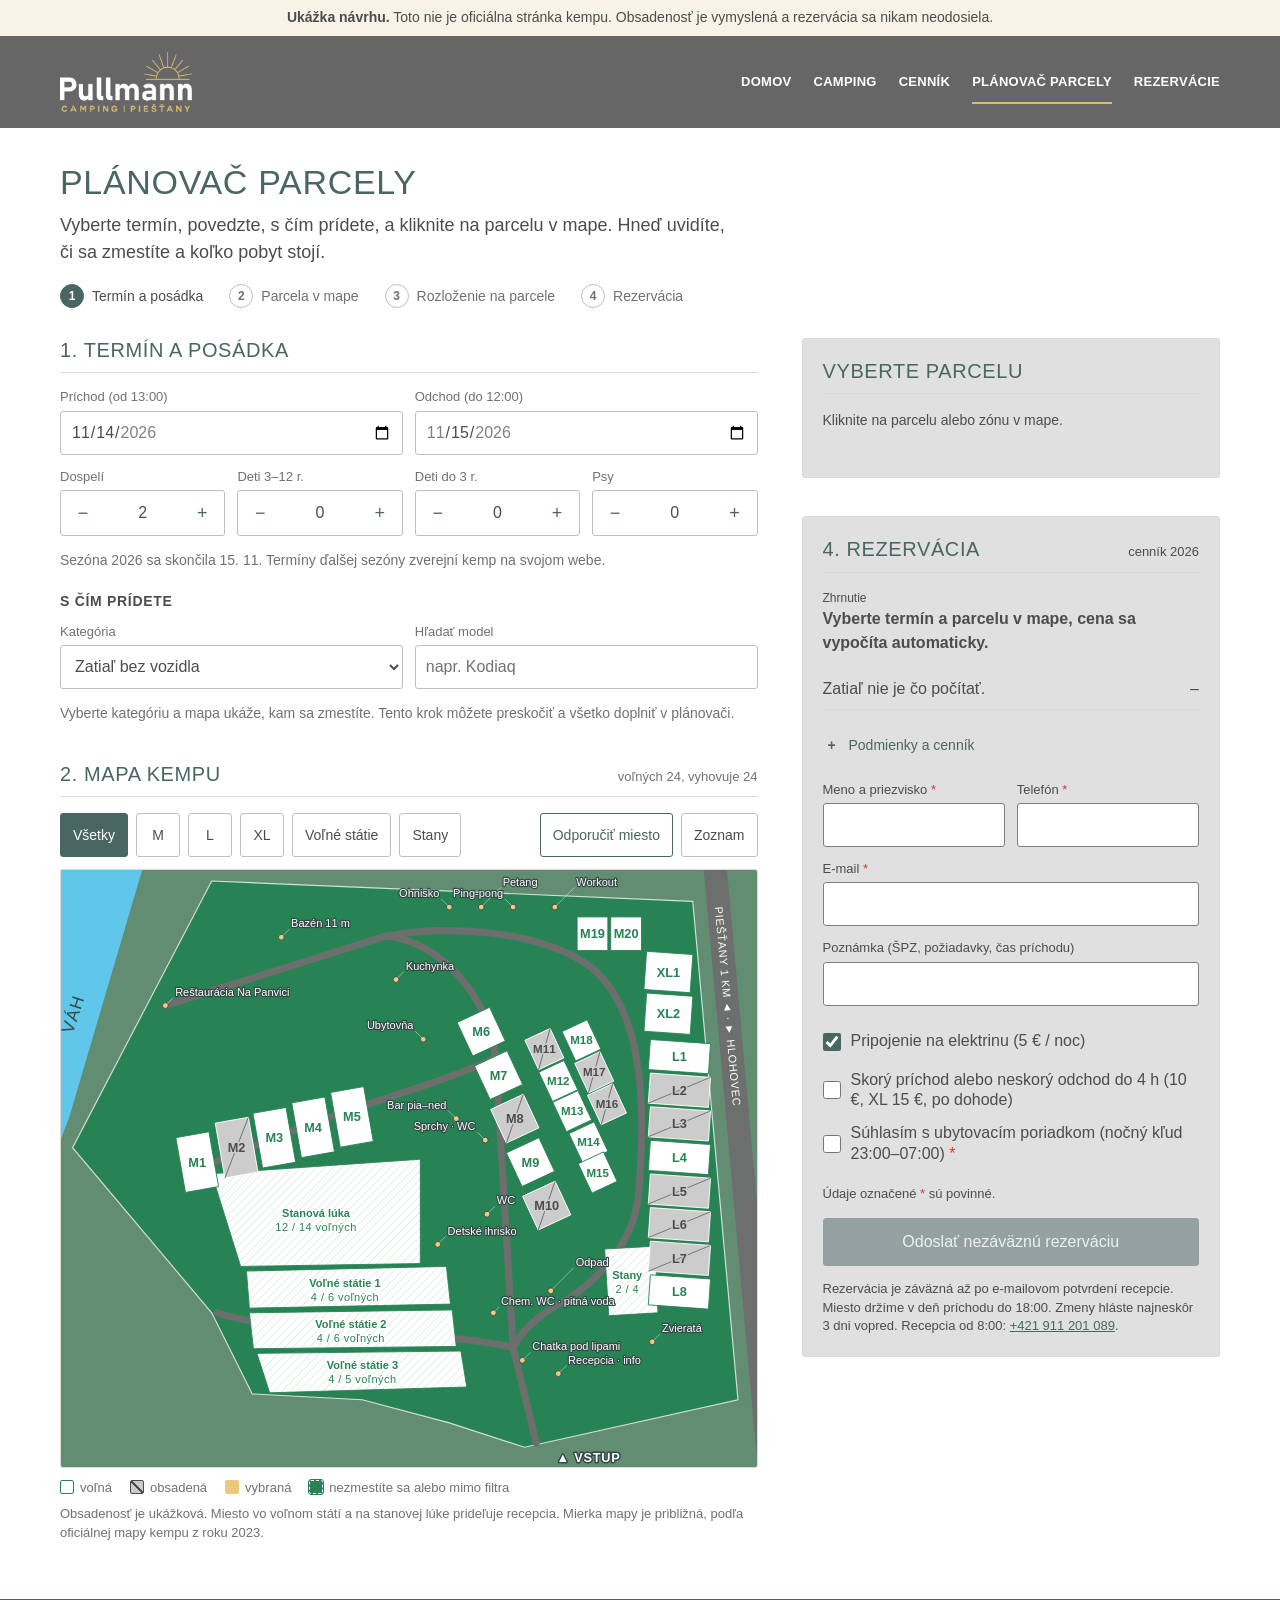
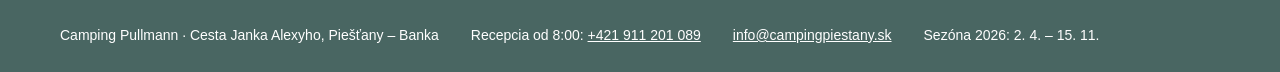
==== commit f029a28e: "Farby presne podľa webu kempu a jeho oficiálnej mapy Odtiene sú zmerané na campingpiestany.sk (vypoč" ====
--- a/index.html
+++ b/index.html
@@ -11,47 +11,49 @@
 /* Layout: the camp's own website, kept quiet. Grey header bar with the logo, white page, green uppercase headings,
    flat green buttons, green footer, system sans like the original. Only the parcel plan is a (softened) blueprint. */
 :root{
-  --bg:#ffffff; --paper:#ffffff; --paper-2:#f5f5f3; --ink:#3c3d3d; --fg:#444545; --muted:#676868; --faint:#6e6f6f;
-  --green:#496662; --green-deep:#344946; --green-soft:#e9efed; --green-text:#44605c;
+  /* page: the values the camp's own site computes to (text, greys, green, red) and the gold of its logo */
+  --bg:#ffffff; --paper:#ffffff; --paper-2:#e0e0e0; --ink:#363636; --fg:#4b4c4c; --muted:#717171; --faint:#717171;
+  --green:#496662; --green-deep:#344946; --green-soft:#e9edec; --green-text:#496662;
   --head:#666666; --head-2:#424242;
-  --gold:#d9bc73; --gold-soft:#f8f3e4; --gold-text:#80631b;
-  --line:#e2e2df; --line-strong:#c9c9c5;
-  --ok:#3b7453; --ok-soft:#e8f2ec; --warn:#7d6113; --warn-soft:#f8f2dd; --bad:#a23f3f; --bad-soft:#f7e6e5;
+  --gold:#d9bc73; --gold-soft:#f8f3e6;
+  --line:#d9d9d9; --line-strong:#bfbfbf; --field-line:#bfbfbf;
+  --ok:#496662; --ok-soft:#e9edec; --warn:#4b4c4c; --warn-soft:#f8f3e6; --bad:#d63637; --bad-soft:#ffffff;
   --field:#ffffff; --shadow:0 6px 22px rgba(0,0,0,.10);
-  /* map of the camp: pale ground, soft greens, the chosen parcel in the brand green */
-  --m-ground:#f1f3f0; --m-camp:#e4ebe6; --m-camp-line:#c5d0c8; --m-road:#d9d5cd; --m-water:#d5e6ee; --m-ink:#5d6763;
-  --m-free:#cfe6d6; --m-free-line:#8fb79d; --m-free-ink:#2c4a38; --m-busy:#ecd9d8; --m-busy-line:#d3b1b0; --m-busy-ink:#7b4c4b;
-  --m-dim:#ebebe8; --m-dim-line:#d2d2ce; --m-dim-ink:#7c7d7b; --m-sel:#496662; --m-sel-ink:#ffffff; --m-zone:#dcebe1; --m-zone-hatch:#b5cfbd;
+  /* map: the colours of the camp's official map (pullmann_mapa_web_2023.png) */
+  --m-ground:#638d73; --m-camp:#288354; --m-camp-line:rgba(255,255,255,.75); --m-road:#6d6e6e; --m-water:#60c7eb; --m-water-ink:#344946; --m-ink:#ffffff; --m-halo:#344946; --m-pin:#ebc87d;
+  --m-free:#ffffff; --m-free-line:#288354; --m-free-ink:#288354; --m-busy:#cccccc; --m-busy-line:#ffffff; --m-busy-ink:#4b4c4c;
+  --m-dim:rgba(255,255,255,.14); --m-dim-line:rgba(255,255,255,.6); --m-dim-ink:rgba(255,255,255,.85); --m-sel:#ebc87d; --m-sel-ink:#344946; --m-zone:#ffffff; --m-zone-hatch:#bfdacc;
   /* blueprint, used only inside the parcel plan */
   --bp:#44698f; --bp-deep:#365577; --bp-grid:rgba(255,255,255,.14); --bp-grid-strong:rgba(255,255,255,.28);
   --bp-accent:#f0d591; --bp-accent-ink:#2a3d55; --bp-bad:#ffb9b6; --bp-bad-fill:rgba(255,140,135,.22); --bp-body:#5f84ab; --bp-bad-body:#8a7396;
   --sans:"Helvetica Neue",Helvetica,Arial,"Segoe UI",sans-serif;
   --radius:3px; --gutter:clamp(16px,4vw,40px); --max:1160px;
 }
+/* the camp's site has no dark theme: this one keeps its hues and only turns the lights down */
 @media (prefers-color-scheme: dark){ :root:not([data-theme="light"]){
-  --bg:#1d1f1f; --paper:#242727; --paper-2:#2a2d2d; --ink:#e9eae8; --fg:#dfe1df; --muted:#b3b6b4; --faint:#a0a3a1;
+  --bg:#1d1f1f; --paper:#242727; --paper-2:#2d3030; --ink:#e9eae8; --fg:#dfe1df; --muted:#b3b6b4; --faint:#b3b6b4;
   --green:#4f706b; --green-deep:#3d5955; --green-soft:#2c3836; --green-text:#a3c2bc;
   --head:#3a3c3c; --head-2:#2b2d2d;
-  --gold:#d9bc73; --gold-soft:#39342a; --gold-text:#dcc07a;
-  --line:#373b3a; --line-strong:#535857;
-  --ok:#8ccfa6; --ok-soft:#243329; --warn:#e2bf6a; --warn-soft:#383121; --bad:#f0a3a0; --bad-soft:#402827;
+  --gold:#d9bc73; --gold-soft:#39342a;
+  --line:#3a3e3d; --line-strong:#5a5f5e; --field-line:#5a5f5e;
+  --ok:#a3c2bc; --ok-soft:#2c3836; --warn:#dfe1df; --warn-soft:#39342a; --bad:#f0a3a0; --bad-soft:#402827;
   --field:#1f2222; --shadow:0 6px 22px rgba(0,0,0,.45);
-  --m-ground:#252928; --m-camp:#2d3835; --m-camp-line:#465450; --m-road:#4a4741; --m-water:#2c4552; --m-ink:#b9c2be;
-  --m-free:#3f6b52; --m-free-line:#5e8e73; --m-free-ink:#eaf5ee; --m-busy:#5a3f3e; --m-busy-line:#7a5857; --m-busy-ink:#f0d9d8;
-  --m-dim:#333736; --m-dim-line:#454a49; --m-dim-ink:#9a9f9d; --m-sel:#d9bc73; --m-sel-ink:#22302d; --m-zone:#31453a; --m-zone-hatch:#4a6555;
+  --m-ground:#2a3b31; --m-camp:#1a4a33; --m-camp-line:rgba(255,255,255,.45); --m-road:#4b4c4c; --m-water:#2b6c85; --m-water-ink:#d7eef7; --m-ink:#ffffff; --m-halo:#12241b; --m-pin:#d9bc73;
+  --m-free:#e3ece6; --m-free-line:#1a4a33; --m-free-ink:#1a4a33; --m-busy:#6d6e6e; --m-busy-line:#e3ece6; --m-busy-ink:#ffffff;
+  --m-dim:rgba(255,255,255,.08); --m-dim-line:rgba(255,255,255,.5); --m-dim-ink:rgba(255,255,255,.8); --m-sel:#d9bc73; --m-sel-ink:#2b2d2d; --m-zone:#e3ece6; --m-zone-hatch:#b5cfc0;
   --bp:#2f4d6e; --bp-deep:#243c57; --bp-body:#476a90; --bp-bad-body:#6d5a7c; color-scheme:dark;
 }}
 :root[data-theme="dark"]{
-  --bg:#1d1f1f; --paper:#242727; --paper-2:#2a2d2d; --ink:#e9eae8; --fg:#dfe1df; --muted:#b3b6b4; --faint:#a0a3a1;
+  --bg:#1d1f1f; --paper:#242727; --paper-2:#2d3030; --ink:#e9eae8; --fg:#dfe1df; --muted:#b3b6b4; --faint:#b3b6b4;
   --green:#4f706b; --green-deep:#3d5955; --green-soft:#2c3836; --green-text:#a3c2bc;
   --head:#3a3c3c; --head-2:#2b2d2d;
-  --gold:#d9bc73; --gold-soft:#39342a; --gold-text:#dcc07a;
-  --line:#373b3a; --line-strong:#535857;
-  --ok:#8ccfa6; --ok-soft:#243329; --warn:#e2bf6a; --warn-soft:#383121; --bad:#f0a3a0; --bad-soft:#402827;
+  --gold:#d9bc73; --gold-soft:#39342a;
+  --line:#3a3e3d; --line-strong:#5a5f5e; --field-line:#5a5f5e;
+  --ok:#a3c2bc; --ok-soft:#2c3836; --warn:#dfe1df; --warn-soft:#39342a; --bad:#f0a3a0; --bad-soft:#402827;
   --field:#1f2222; --shadow:0 6px 22px rgba(0,0,0,.45);
-  --m-ground:#252928; --m-camp:#2d3835; --m-camp-line:#465450; --m-road:#4a4741; --m-water:#2c4552; --m-ink:#b9c2be;
-  --m-free:#3f6b52; --m-free-line:#5e8e73; --m-free-ink:#eaf5ee; --m-busy:#5a3f3e; --m-busy-line:#7a5857; --m-busy-ink:#f0d9d8;
-  --m-dim:#333736; --m-dim-line:#454a49; --m-dim-ink:#9a9f9d; --m-sel:#d9bc73; --m-sel-ink:#22302d; --m-zone:#31453a; --m-zone-hatch:#4a6555;
+  --m-ground:#2a3b31; --m-camp:#1a4a33; --m-camp-line:rgba(255,255,255,.45); --m-road:#4b4c4c; --m-water:#2b6c85; --m-water-ink:#d7eef7; --m-ink:#ffffff; --m-halo:#12241b; --m-pin:#d9bc73;
+  --m-free:#e3ece6; --m-free-line:#1a4a33; --m-free-ink:#1a4a33; --m-busy:#6d6e6e; --m-busy-line:#e3ece6; --m-busy-ink:#ffffff;
+  --m-dim:rgba(255,255,255,.08); --m-dim-line:rgba(255,255,255,.5); --m-dim-ink:rgba(255,255,255,.8); --m-sel:#d9bc73; --m-sel-ink:#2b2d2d; --m-zone:#e3ece6; --m-zone-hatch:#b5cfc0;
   --bp:#2f4d6e; --bp-deep:#243c57; --bp-body:#476a90; --bp-bad-body:#6d5a7c; color-scheme:dark;
 }
 
@@ -74,7 +76,7 @@
 .note{font-size:13px; color:var(--faint); line-height:1.45}
 button{font:inherit; color:inherit; cursor:pointer}
 button,a,input,select,summary,label{touch-action:manipulation}
-input,select{font:inherit; font-size:16px; color:var(--fg); background:var(--field); border:1px solid var(--line-strong); border-radius:var(--radius); padding:8px 10px; min-height:44px; width:100%}
+input,select{font:inherit; font-size:16px; color:var(--fg); background:var(--field); border:1px solid var(--field-line); border-radius:var(--radius); padding:8px 10px; min-height:44px; width:100%}
 select{appearance:auto; cursor:pointer}
 input[type=date],input[type=number]{font-variant-numeric:tabular-nums}
 input::placeholder{color:var(--faint); opacity:1}
@@ -128,7 +130,9 @@
 .col{display:grid; gap:38px; min-width:0}
 @media (max-width:1000px){ .grid{grid-template-columns:1fr; gap:34px; padding-block:26px 40px} .col{gap:34px} }
 .panel{min-width:0}
-.panel.box{background:var(--paper-2); border:1px solid var(--line); border-radius:var(--radius); padding:20px}
+.panel.box{background:var(--paper-2); border:1px solid var(--line); border-radius:var(--radius); padding:20px; --muted:var(--fg); --faint:var(--fg); --field-line:#7e7e7e}   /* #7e7e7e is the camp site's grey button: a field edge that still shows on the grey box */
+.panel.box .err{background:var(--paper); padding:6px 10px; border-radius:var(--radius)}
+.panel.box .verdict,.panel.box .chip.on,.panel.box .confirm{background:var(--paper)}   /* the red needs a white ground to stay readable */
 @media (max-width:600px){ .panel.box{padding:16px} }
 .ph{display:flex; justify-content:space-between; align-items:baseline; gap:6px 12px; flex-wrap:wrap; padding-bottom:10px; margin-bottom:16px; border-bottom:1px solid var(--line)}
 .ph .tag{font-size:13px; color:var(--muted); font-variant-numeric:tabular-nums}
@@ -173,14 +177,14 @@
 .card{border:1px solid var(--line); background:var(--paper); border-radius:var(--radius); padding:8px 6px; display:grid; gap:2px; justify-items:center; align-content:start; text-align:center; min-width:0; color:var(--fg)}
 @media (hover:hover){ .card:hover{border-color:var(--green)} }
 .card.on{border-color:var(--green); background:var(--green-soft); box-shadow:inset 0 0 0 1px var(--green)}
-.card.hit{border-color:var(--gold-text); box-shadow:inset 0 0 0 1px var(--gold-text)}
+.card.hit{border-color:var(--gold); box-shadow:inset 0 0 0 2px var(--gold); background:var(--gold-soft)}
 .card svg{width:100%; height:132px; display:block; margin-bottom:4px; pointer-events:none}
 .card .nm{font-size:14px; font-weight:700; line-height:1.2; overflow-wrap:anywhere}
 .card .dm{font-size:12px; color:var(--muted); font-variant-numeric:tabular-nums; white-space:nowrap}
 .card .tg{font-size:12px; color:var(--muted); line-height:1.25}
 .card .tg.ok{color:var(--ok)} .card .tg.no{color:var(--bad)}
 .card.on .dm,.card.on .tg{color:var(--fg)}
-.card.on .tg.ok{color:var(--ok)} .card.on .tg.no{color:var(--bad)}
+.card.on .tg.ok{color:var(--ok)} .card.on .tg.no{color:var(--bad); background:var(--paper); padding:1px 5px; border-radius:2px}
 .card .cg{fill:none; stroke:var(--line); stroke-width:1px; vector-effect:non-scaling-stroke}
 #sec-date .card svg{height:150px}
 .pl-dims{display:grid; grid-template-columns:1fr 1fr auto; gap:8px; align-items:end}
@@ -205,17 +209,19 @@
 .water{fill:var(--m-water); stroke:none}
 .road{fill:none; stroke:var(--m-road); stroke-width:12; stroke-linecap:round; stroke-linejoin:round}
 .maplabel{fill:var(--m-ink); font-weight:500; text-transform:uppercase; letter-spacing:.06em}
+.maplabel.onwater{fill:var(--m-water-ink)}
+.roadside{fill:var(--m-road)}
 .mapsub{fill:var(--m-ink); letter-spacing:.04em}
-.mapgold{fill:var(--green-text); font-weight:700}
-.fac text{fill:var(--m-ink); font-size:19px; pointer-events:none; paint-order:stroke; stroke:var(--m-camp); stroke-width:4px; stroke-linejoin:round}
-.fac circle{fill:var(--m-ink); stroke:var(--m-camp); stroke-width:1.5}
-.fac line{stroke:var(--m-ink); stroke-width:1; opacity:.6}
+.mapgold{font-weight:700; paint-order:stroke; stroke:var(--m-halo); stroke-width:5px; stroke-linejoin:round}
+.fac text{fill:var(--m-ink); font-size:19px; pointer-events:none; paint-order:stroke; stroke:var(--m-halo); stroke-width:4px; stroke-linejoin:round}
+.fac circle{fill:var(--m-pin); stroke:var(--m-halo); stroke-width:1.5}
+.fac line{stroke:var(--m-ink); stroke-width:1; opacity:.75}
 .hz{fill:var(--m-zone)} .hl{stroke:var(--m-zone-hatch); stroke-width:1.6}
 .plot{cursor:pointer}
 .plot rect,.plot path{fill:var(--m-free); stroke:var(--m-free-line); stroke-width:1.5; transition:fill .15s}
 .plot text{fill:var(--m-free-ink); font-weight:700; font-size:22px; pointer-events:none; text-anchor:middle; dominant-baseline:central}
 .plot.zone path,.plot.zone rect{fill:url(#hatch)}
-.plot.zone text{font-size:19px}
+.plot.zone text{font-size:19px; paint-order:stroke; stroke:var(--m-zone); stroke-width:4px; stroke-linejoin:round}
 .plot.zone .zcount{font-weight:400; font-size:19px}
 .plot .bx{display:none; pointer-events:none}
 @media (hover:hover){ .plot:hover rect,.plot:hover path{stroke:var(--m-sel); stroke-width:2.6} }
@@ -223,15 +229,15 @@
 .plot.busy rect,.plot.busy path{fill:var(--m-busy); stroke:var(--m-busy-line)}
 .plot.busy text{fill:var(--m-busy-ink); paint-order:stroke; stroke:var(--m-busy); stroke-width:5px; stroke-linejoin:round}
 .plot.busy .bx{display:block; stroke:var(--m-busy-ink); stroke-opacity:.75; stroke-width:1.5}   /* taken: crossed out, not only tinted */
-.plot.dim rect,.plot.dim path{fill:var(--m-dim); stroke:var(--m-dim-line)}
-.plot.dim text{fill:var(--m-dim-ink)}
-.plot.sel rect,.plot.sel path{fill:var(--m-sel); stroke:var(--m-sel); stroke-width:2.6}
-.plot.sel text{fill:var(--m-sel-ink)}
+.plot.dim rect,.plot.dim path{fill:var(--m-dim); stroke:var(--m-dim-line); stroke-dasharray:6 5}
+.plot.dim text{fill:var(--m-dim-ink); stroke:none}
+.plot.sel rect,.plot.sel path{fill:var(--m-sel); stroke:var(--m-ink); stroke-width:3}
+.plot.sel text{fill:var(--m-sel-ink); stroke:none}
 .legend{display:flex; gap:6px 18px; flex-wrap:wrap; margin-top:10px; font-size:13px; color:var(--muted)}
 .legend i{display:inline-block; width:14px; height:14px; border:1px solid var(--m-free-line); vertical-align:-2px; margin-right:6px; border-radius:2px; background:var(--m-free)}
-.legend i.busy{background:linear-gradient(to top right,transparent calc(50% - .8px),var(--m-busy-ink) calc(50% - .8px),var(--m-busy-ink) calc(50% + .8px),transparent calc(50% + .8px)),var(--m-busy); border-color:var(--m-busy-line)}
+.legend i.busy{background:linear-gradient(to top right,transparent calc(50% - .8px),var(--m-busy-ink) calc(50% - .8px),var(--m-busy-ink) calc(50% + .8px),transparent calc(50% + .8px)),var(--m-busy); border-color:var(--m-busy-ink)}
 .legend i.sel{background:var(--m-sel); border-color:var(--m-sel)}
-.legend i.dim{background:var(--m-dim); border-color:var(--m-dim-line)}
+.legend i.dim{background:var(--m-camp); border:1px dashed #fff; outline:1px solid var(--m-camp)}
 .mapnote{font-size:13px; color:var(--faint); margin-top:6px}
 .mobhint{display:none} @media (max-width:700px){ .mobhint{display:block; margin:0 0 8px} }
 .tip{position:absolute; z-index:5; background:var(--paper); color:var(--fg); padding:9px 11px; border-radius:var(--radius); font-size:13px; line-height:1.4; box-shadow:var(--shadow); pointer-events:none; max-width:240px; border:1px solid var(--line-strong)}
@@ -267,8 +273,9 @@
 .summ .list span.bad{border-color:var(--bad); color:var(--bad); background:var(--bad-soft)}
 #openPlanner{margin-top:14px}
 .verdict{display:flex; align-items:center; gap:10px; padding:10px 12px; background:var(--ok-soft); color:var(--ok); font-weight:700; font-size:16px; line-height:1.35; border-radius:var(--radius)}
-.verdict.bad{background:var(--bad-soft); color:var(--bad)}
-.verdict.warn{background:var(--warn-soft); color:var(--warn)}
+.verdict{box-shadow:inset 4px 0 0 var(--ok)}
+.verdict.bad{background:var(--bad-soft); color:var(--bad); box-shadow:inset 4px 0 0 var(--bad), inset 0 0 0 1px var(--line)}
+.verdict.warn{background:var(--warn-soft); color:var(--warn); box-shadow:inset 4px 0 0 var(--gold)}
 .verdict svg{width:18px; height:18px; flex:none}
 .bsum{display:grid; grid-template-columns:repeat(auto-fit,minmax(130px,1fr)); gap:10px 16px}
 .bsum div{min-width:0}
@@ -327,7 +334,7 @@
 .meter .lbl{display:flex; justify-content:space-between; gap:12px; font-size:14px; flex-wrap:wrap}
 .meter .bar{height:10px; border-radius:5px; background:var(--line); position:relative; overflow:hidden}
 .meter .fill{position:absolute; inset:0 auto 0 0; background:var(--ok); transition:width .25s}
-.meter .fill.warn{background:var(--warn)} .meter .fill.bad{background:var(--bad)}
+.meter .fill.warn{background:var(--gold)} .meter .fill.bad{background:var(--bad)}
 .placed{display:grid; gap:6px}
 .placed .pr{display:grid; grid-template-columns:auto 1fr auto auto auto; gap:8px; align-items:center; font-size:14px; border:1px solid var(--line); background:var(--paper); padding:6px 8px 6px 12px; border-radius:var(--radius); min-width:0; cursor:pointer}
 .placed .pr.sel{border-color:var(--green); background:var(--green-soft)}
@@ -420,7 +427,7 @@
 .card .ob .d,.card .ob .h,.card .ob .t{stroke:var(--ink)}
 .card .ob .g{fill:rgba(73,102,98,.26); fill:color-mix(in srgb,var(--green) 30%,transparent); stroke:var(--ink)}
 .card .ob .k{fill:var(--ink)}
-.card .ob .s{fill:rgba(217,188,115,.22); stroke:var(--gold-text)}
+.card .ob .s{fill:rgba(217,188,115,.28); stroke:var(--gold); stroke-width:1.4px}
 
 @media (prefers-reduced-motion:reduce){ *{transition:none!important; animation:none!important; scroll-behavior:auto!important} }
 </style>
@@ -1459,12 +1466,12 @@
   const zones = ZONES.map(z=>'<g class="plot zone" data-id="'+z.id+'" data-type="'+z.type+'" tabindex="0" role="button"><path d="M'+z.pts.split(' ').join('L')+'Z"/><text x="'+z.lx+'" y="'+(z.ly-10)+'">'+esc(z.name)+'</text><text x="'+z.lx+'" y="'+(z.ly+14)+'" class="mapsub zcount"></text></g>').join('');
   $('#mapbox').innerHTML = '<svg viewBox="380 236 1200 1030" role="group" aria-label="Mapa kempu Pullmann s parcelami">'
     +'<defs><pattern id="hatch" width="10" height="10" patternUnits="userSpaceOnUse" patternTransform="rotate(45)"><rect class="hz" width="10" height="10"/><line class="hl" x1="0" y1="0" x2="0" y2="10"/></pattern></defs>'
-    +'<path class="water" d="M380,236 L520,236 L395,660 L380,700Z"/><text class="maplabel" x="400" y="520" font-size="30" transform="rotate(-72 400 520)">Váh</text>'
+    +'<path class="water" d="M380,236 L520,236 L395,660 L380,700Z"/><text class="maplabel onwater" x="400" y="520" font-size="30" transform="rotate(-72 400 520)">Váh</text>'
     +'<polygon class="outline" points="640,255 1470,290 1548,1150 1180,1232 1050,1190 900,1150 710,1140 640,1000 400,715"/>'
     +'<path class="road" d="M1160,1060 C1050,1030 760,1040 650,1000"/><path class="road" d="M1130,560 C1000,620 870,640 600,760"/><path class="road" d="M940,350 L560,470"/>'
     +'<path class="road" d="M1200,1225 L1160,1060 L1130,560 C1120,460 1040,360 940,350 C1050,330 1200,340 1290,400 C1380,470 1392,620 1376,800 C1366,890 1290,960 1230,990 C1200,1010 1175,1030 1160,1060"/>'
     +'<text class="maplabel mapgold" x="1235" y="1258" font-size="22">▲ Vstup</text>'
-    +'<text class="maplabel" x="1535" y="300" font-size="19" transform="rotate(90 1535 300)">Piešťany 1 km ◄ · ► Hlohovec</text>'
+    +'<polygon class="roadside" points="1489,236 1529,236 1622,1266 1582,1266"/><text class="maplabel" x="1508" y="300" font-size="19" transform="rotate(84.8 1508 300)">Piešťany 1 km ◄ · ► Hlohovec</text>'
     +zones+plots+facs+'</svg>';
   const tip=$('#tip'), panel=$('#sec-map'); let tipT;
   const placeTip = (x,y) => { const r=panel.getBoundingClientRect(); if(x+250>r.width) x-=264; if(y+130>r.height) y-=124; tip.style.left=Math.max(4,x)+'px'; tip.style.top=Math.max(4,y)+'px'; };
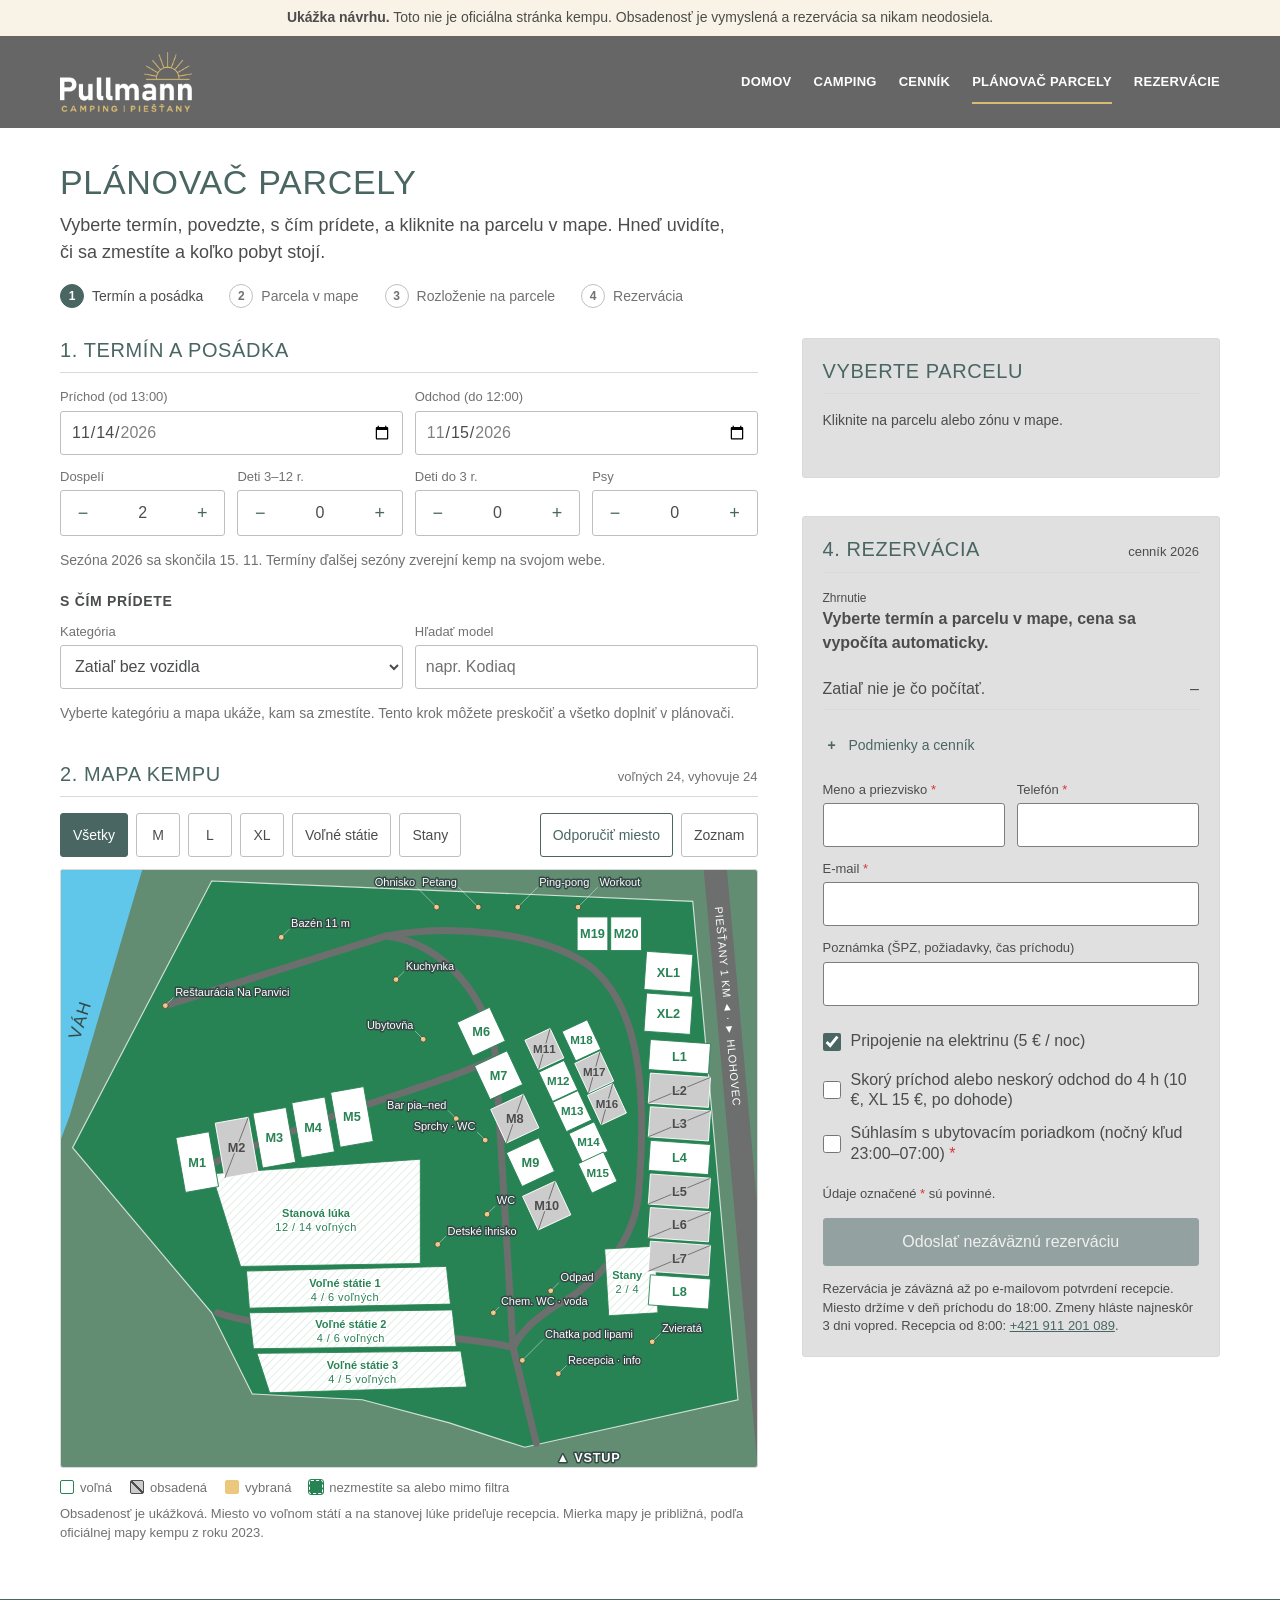
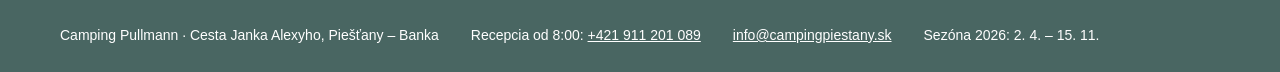
==== commit ad613134: "Mapa: popisky bez prekryvov, čitateľnosť drobností v novej palete - popisky zariadení majú tmavší a " ====
--- a/index.html
+++ b/index.html
@@ -157,7 +157,7 @@
 @media (hover:hover){ .btn.primary:hover{background:var(--green-deep); border-color:var(--green-deep)} }
 .btn.accent{border-color:var(--green); color:var(--green-text)}
 .btn.light{background:#fff; color:#344946; border-color:#fff}
-@media (hover:hover){ .btn.light:hover{background:#ecefee} }
+@media (hover:hover){ .btn.light:hover{background:#e9edec} }
 .btn.icon{min-width:44px; padding:0; display:inline-grid; place-items:center; background:transparent; color:#fff; border-color:rgba(255,255,255,.45)}
 @media (hover:hover){ .btn.icon:hover{background:rgba(255,255,255,.14)} }
 .btn[disabled]{opacity:.5; cursor:not-allowed}
@@ -183,8 +183,8 @@
 .card .dm{font-size:12px; color:var(--muted); font-variant-numeric:tabular-nums; white-space:nowrap}
 .card .tg{font-size:12px; color:var(--muted); line-height:1.25}
 .card .tg.ok{color:var(--ok)} .card .tg.no{color:var(--bad)}
-.card.on .dm,.card.on .tg{color:var(--fg)}
-.card.on .tg.ok{color:var(--ok)} .card.on .tg.no{color:var(--bad); background:var(--paper); padding:1px 5px; border-radius:2px}
+.card.on .dm,.card.on .tg,.card.hit .dm,.card.hit .tg{color:var(--fg)}
+.card.on .tg.ok,.card.hit .tg.ok{color:var(--ok)} .card.on .tg.no,.card.hit .tg.no{color:var(--bad); background:var(--paper); padding:1px 5px; border-radius:2px}
 .card .cg{fill:none; stroke:var(--line); stroke-width:1px; vector-effect:non-scaling-stroke}
 #sec-date .card svg{height:150px}
 .pl-dims{display:grid; grid-template-columns:1fr 1fr auto; gap:8px; align-items:end}
@@ -213,7 +213,7 @@
 .roadside{fill:var(--m-road)}
 .mapsub{fill:var(--m-ink); letter-spacing:.04em}
 .mapgold{font-weight:700; paint-order:stroke; stroke:var(--m-halo); stroke-width:5px; stroke-linejoin:round}
-.fac text{fill:var(--m-ink); font-size:19px; pointer-events:none; paint-order:stroke; stroke:var(--m-halo); stroke-width:4px; stroke-linejoin:round}
+.fac text{fill:var(--m-ink); font-size:19px; pointer-events:none; paint-order:stroke; stroke:var(--m-halo); stroke-width:5px; stroke-linejoin:round}
 .fac circle{fill:var(--m-pin); stroke:var(--m-halo); stroke-width:1.5}
 .fac line{stroke:var(--m-ink); stroke-width:1; opacity:.75}
 .hz{fill:var(--m-zone)} .hl{stroke:var(--m-zone-hatch); stroke-width:1.6}
@@ -237,7 +237,7 @@
 .legend i{display:inline-block; width:14px; height:14px; border:1px solid var(--m-free-line); vertical-align:-2px; margin-right:6px; border-radius:2px; background:var(--m-free)}
 .legend i.busy{background:linear-gradient(to top right,transparent calc(50% - .8px),var(--m-busy-ink) calc(50% - .8px),var(--m-busy-ink) calc(50% + .8px),transparent calc(50% + .8px)),var(--m-busy); border-color:var(--m-busy-ink)}
 .legend i.sel{background:var(--m-sel); border-color:var(--m-sel)}
-.legend i.dim{background:var(--m-camp); border:1px dashed #fff; outline:1px solid var(--m-camp)}
+.legend i.dim{background:var(--m-camp); border:1px dashed var(--m-ink); outline:1px solid var(--m-camp)}
 .mapnote{font-size:13px; color:var(--faint); margin-top:6px}
 .mobhint{display:none} @media (max-width:700px){ .mobhint{display:block; margin:0 0 8px} }
 .tip{position:absolute; z-index:5; background:var(--paper); color:var(--fg); padding:9px 11px; border-radius:var(--radius); font-size:13px; line-height:1.4; box-shadow:var(--shadow); pointer-events:none; max-width:240px; border:1px solid var(--line-strong)}
@@ -334,14 +334,14 @@
 .meter .lbl{display:flex; justify-content:space-between; gap:12px; font-size:14px; flex-wrap:wrap}
 .meter .bar{height:10px; border-radius:5px; background:var(--line); position:relative; overflow:hidden}
 .meter .fill{position:absolute; inset:0 auto 0 0; background:var(--ok); transition:width .25s}
-.meter .fill.warn{background:var(--gold)} .meter .fill.bad{background:var(--bad)}
+.meter .fill.warn{background:var(--gold); box-shadow:inset 0 0 0 1.5px var(--head)}   /* gold alone melts into the grey track */ .meter .fill.bad{background:var(--bad)}
 .placed{display:grid; gap:6px}
 .placed .pr{display:grid; grid-template-columns:auto 1fr auto auto auto; gap:8px; align-items:center; font-size:14px; border:1px solid var(--line); background:var(--paper); padding:6px 8px 6px 12px; border-radius:var(--radius); min-width:0; cursor:pointer}
 .placed .pr.sel{border-color:var(--green); background:var(--green-soft)}
 .placed .pr.bad{border-color:var(--bad); background:var(--bad-soft)}
 .placed .pr b{font-weight:700; min-width:0; overflow-wrap:anywhere; line-height:1.2}
 .placed .pr .no{font-size:12px; color:var(--green-text); min-width:18px; font-variant-numeric:tabular-nums}
-.placed .pr .dm{color:var(--muted); font-size:12px; white-space:nowrap; font-variant-numeric:tabular-nums}
+.placed .pr .dm{color:var(--muted); font-size:12px; white-space:nowrap; font-variant-numeric:tabular-nums} .placed .pr.sel .dm{color:var(--fg)}
 .placed .pr button{border:1px solid var(--line-strong); background:var(--paper); min-width:44px; min-height:44px; border-radius:var(--radius); color:var(--green-text); display:grid; place-items:center; padding:0}
 @media (hover:hover){ .placed .pr button:hover{background:var(--green-soft)} }
 .empty{color:var(--faint); font-size:14px}
@@ -1315,8 +1315,8 @@
 const FACIL = [ // [name, x, y, side L/R, leader length]
   ['Bazén 11 m',760,352],['Reštaurácia Na Panvici',560,470],['Kuchynka',958,425],['Ubytovňa',1005,528,'L'],
   ['Bar pia–ned',1062,665,'L'],['Sprchy · WC',1112,702,'L'],['WC',1115,830],['Detské ihrisko',1030,882,'R'],
-  ['Chem. WC · pitná voda',1126,1000,'R',10],['Odpad',1225,962,'R',40],['Recepcia · info',1238,1105],['Chatka pod lipami',1176,1082,'R'],
-  ['Ohnisko',1050,300,'L',14],['Petang',1105,300,'R',34],['Ping-pong',1160,300,'L',14],['Workout',1232,300,'R',34],['Zvieratá',1400,1050]
+  ['Chem. WC · voda',1126,1000,'R',10],['Odpad',1225,962,'R',14],['Recepcia · info',1238,1105],['Chatka pod lipami',1176,1082,'R',36],
+  ['Ohnisko',1028,300,'L',34],['Petang',1100,300,'L',34],['Ping-pong',1168,300,'R',34],['Workout',1272,300,'R',34],['Zvieratá',1400,1050]
 ];
 const CATBY = {}; CATALOG.forEach(c=>{ CATBY[c.id]=c; });
 const GROUPS = [['Osobné autá',['small','hatch','sedan','kombi','suv','mpv','pickup']],['Dodávky a autobusy',['van','minibus']],['Obytné',['campervan','motorhome','caravan']],['Ostatné',['trailer','moto']],
@@ -1466,7 +1466,7 @@
   const zones = ZONES.map(z=>'<g class="plot zone" data-id="'+z.id+'" data-type="'+z.type+'" tabindex="0" role="button"><path d="M'+z.pts.split(' ').join('L')+'Z"/><text x="'+z.lx+'" y="'+(z.ly-10)+'">'+esc(z.name)+'</text><text x="'+z.lx+'" y="'+(z.ly+14)+'" class="mapsub zcount"></text></g>').join('');
   $('#mapbox').innerHTML = '<svg viewBox="380 236 1200 1030" role="group" aria-label="Mapa kempu Pullmann s parcelami">'
     +'<defs><pattern id="hatch" width="10" height="10" patternUnits="userSpaceOnUse" patternTransform="rotate(45)"><rect class="hz" width="10" height="10"/><line class="hl" x1="0" y1="0" x2="0" y2="10"/></pattern></defs>'
-    +'<path class="water" d="M380,236 L520,236 L395,660 L380,700Z"/><text class="maplabel onwater" x="400" y="520" font-size="30" transform="rotate(-72 400 520)">Váh</text>'
+    +'<path class="water" d="M380,236 L520,236 L395,660 L380,700Z"/><text class="maplabel onwater" x="412" y="530" font-size="30" transform="rotate(-72 412 530)">Váh</text>'
     +'<polygon class="outline" points="640,255 1470,290 1548,1150 1180,1232 1050,1190 900,1150 710,1140 640,1000 400,715"/>'
     +'<path class="road" d="M1160,1060 C1050,1030 760,1040 650,1000"/><path class="road" d="M1130,560 C1000,620 870,640 600,760"/><path class="road" d="M940,350 L560,470"/>'
     +'<path class="road" d="M1200,1225 L1160,1060 L1130,560 C1120,460 1040,360 940,350 C1050,330 1200,340 1290,400 C1380,470 1392,620 1376,800 C1366,890 1290,960 1230,990 C1200,1010 1175,1030 1160,1060"/>'
